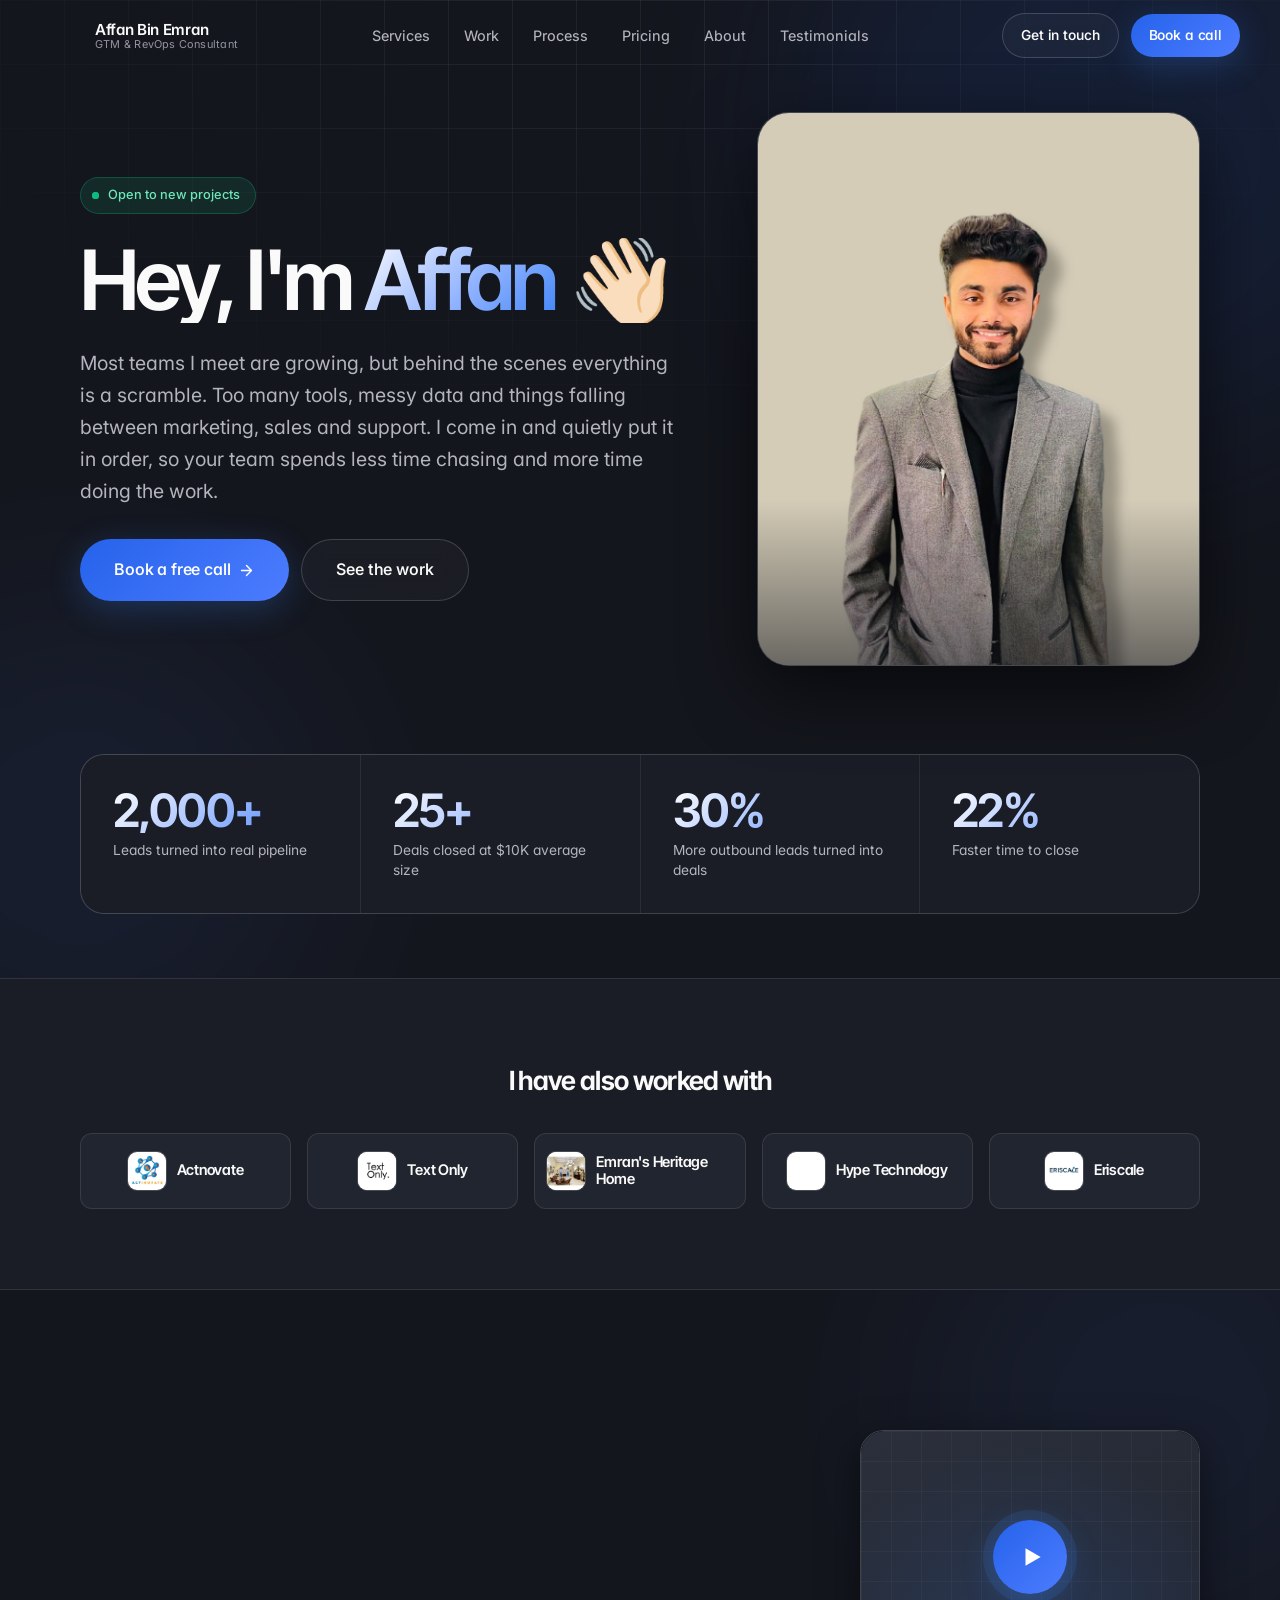
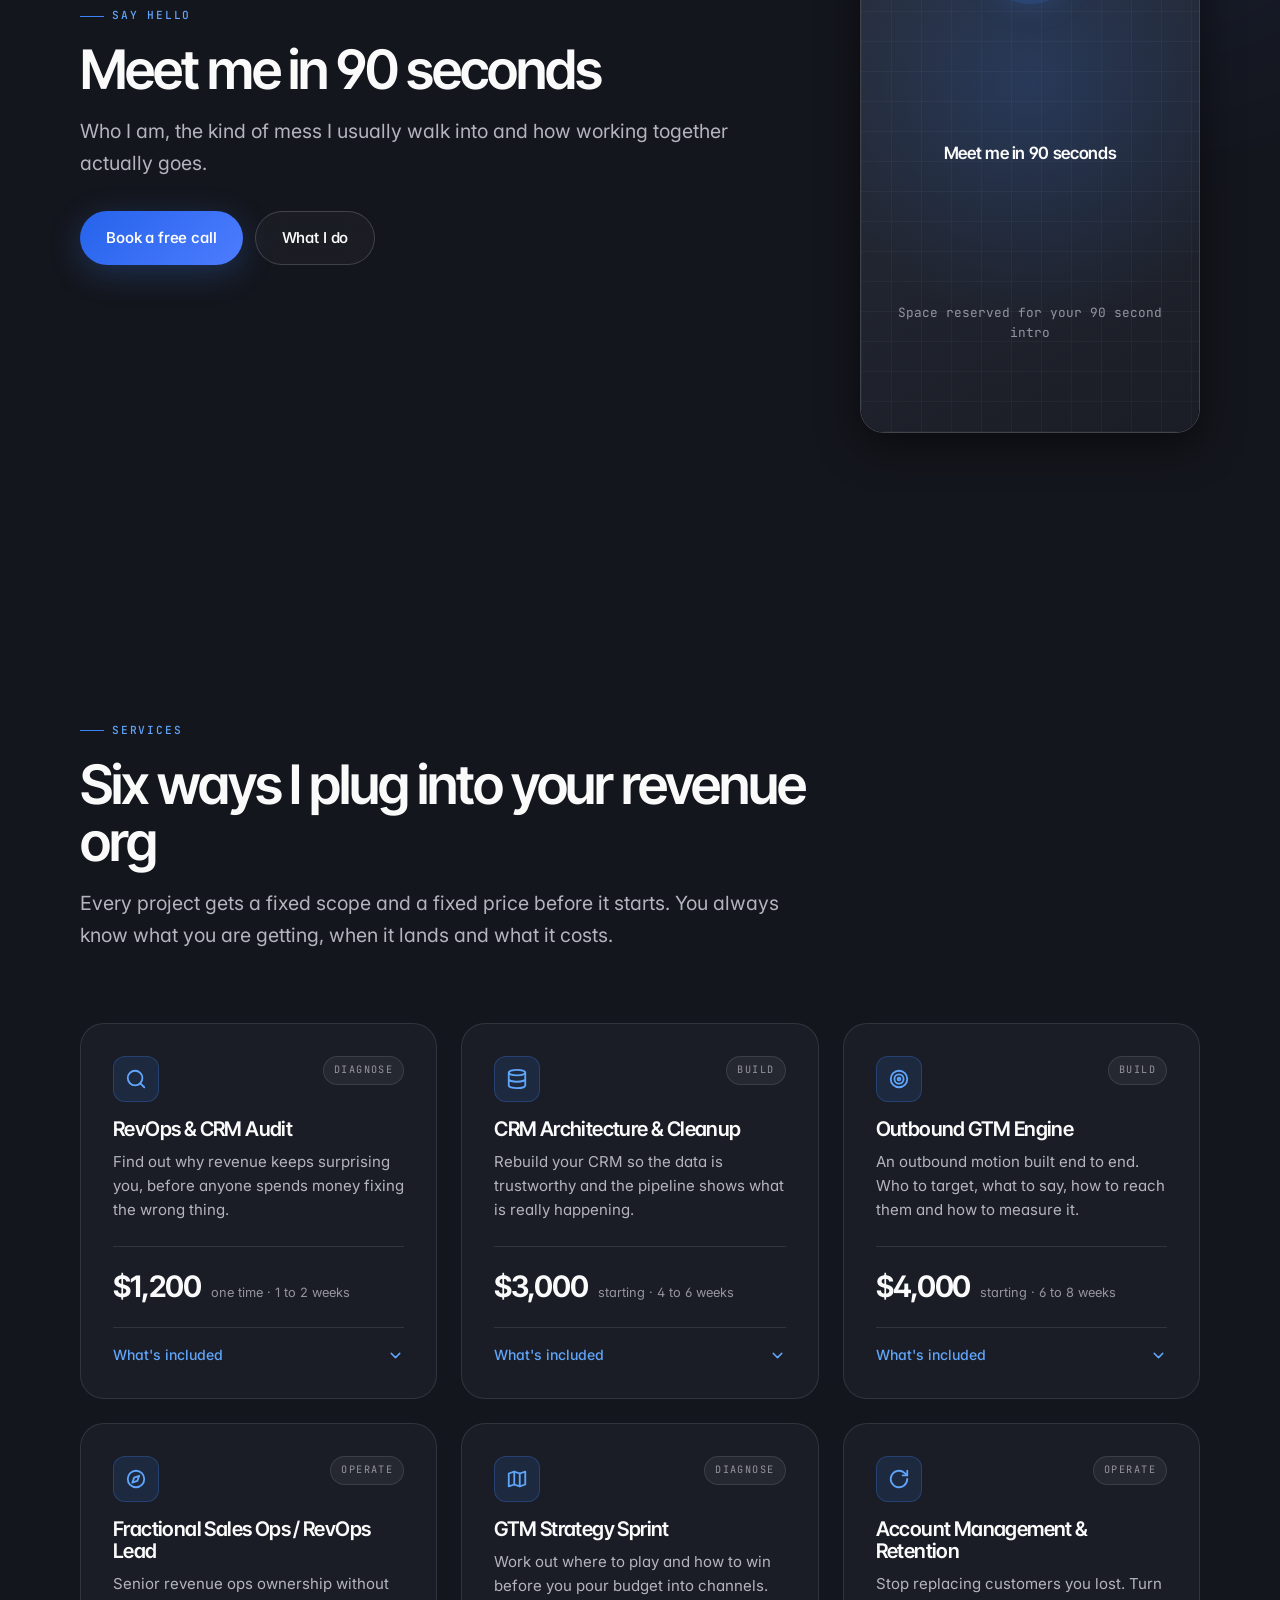
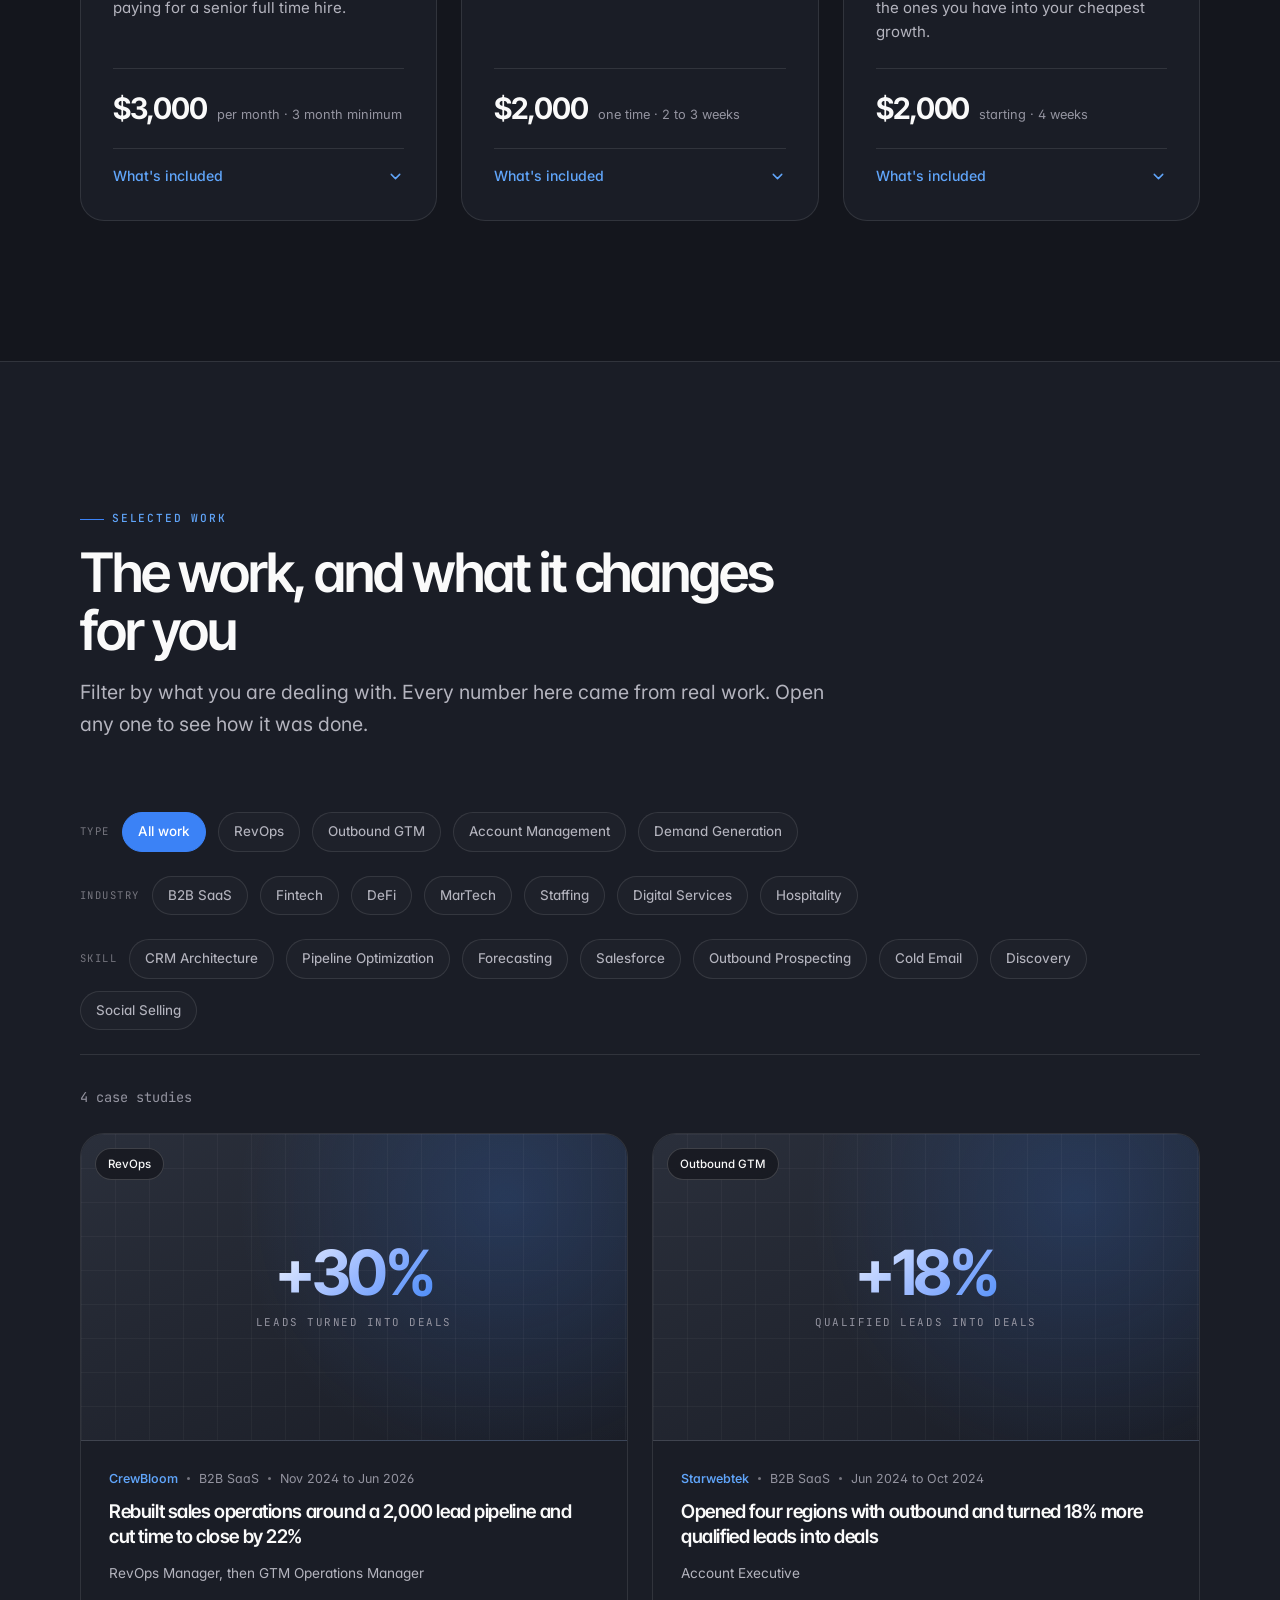
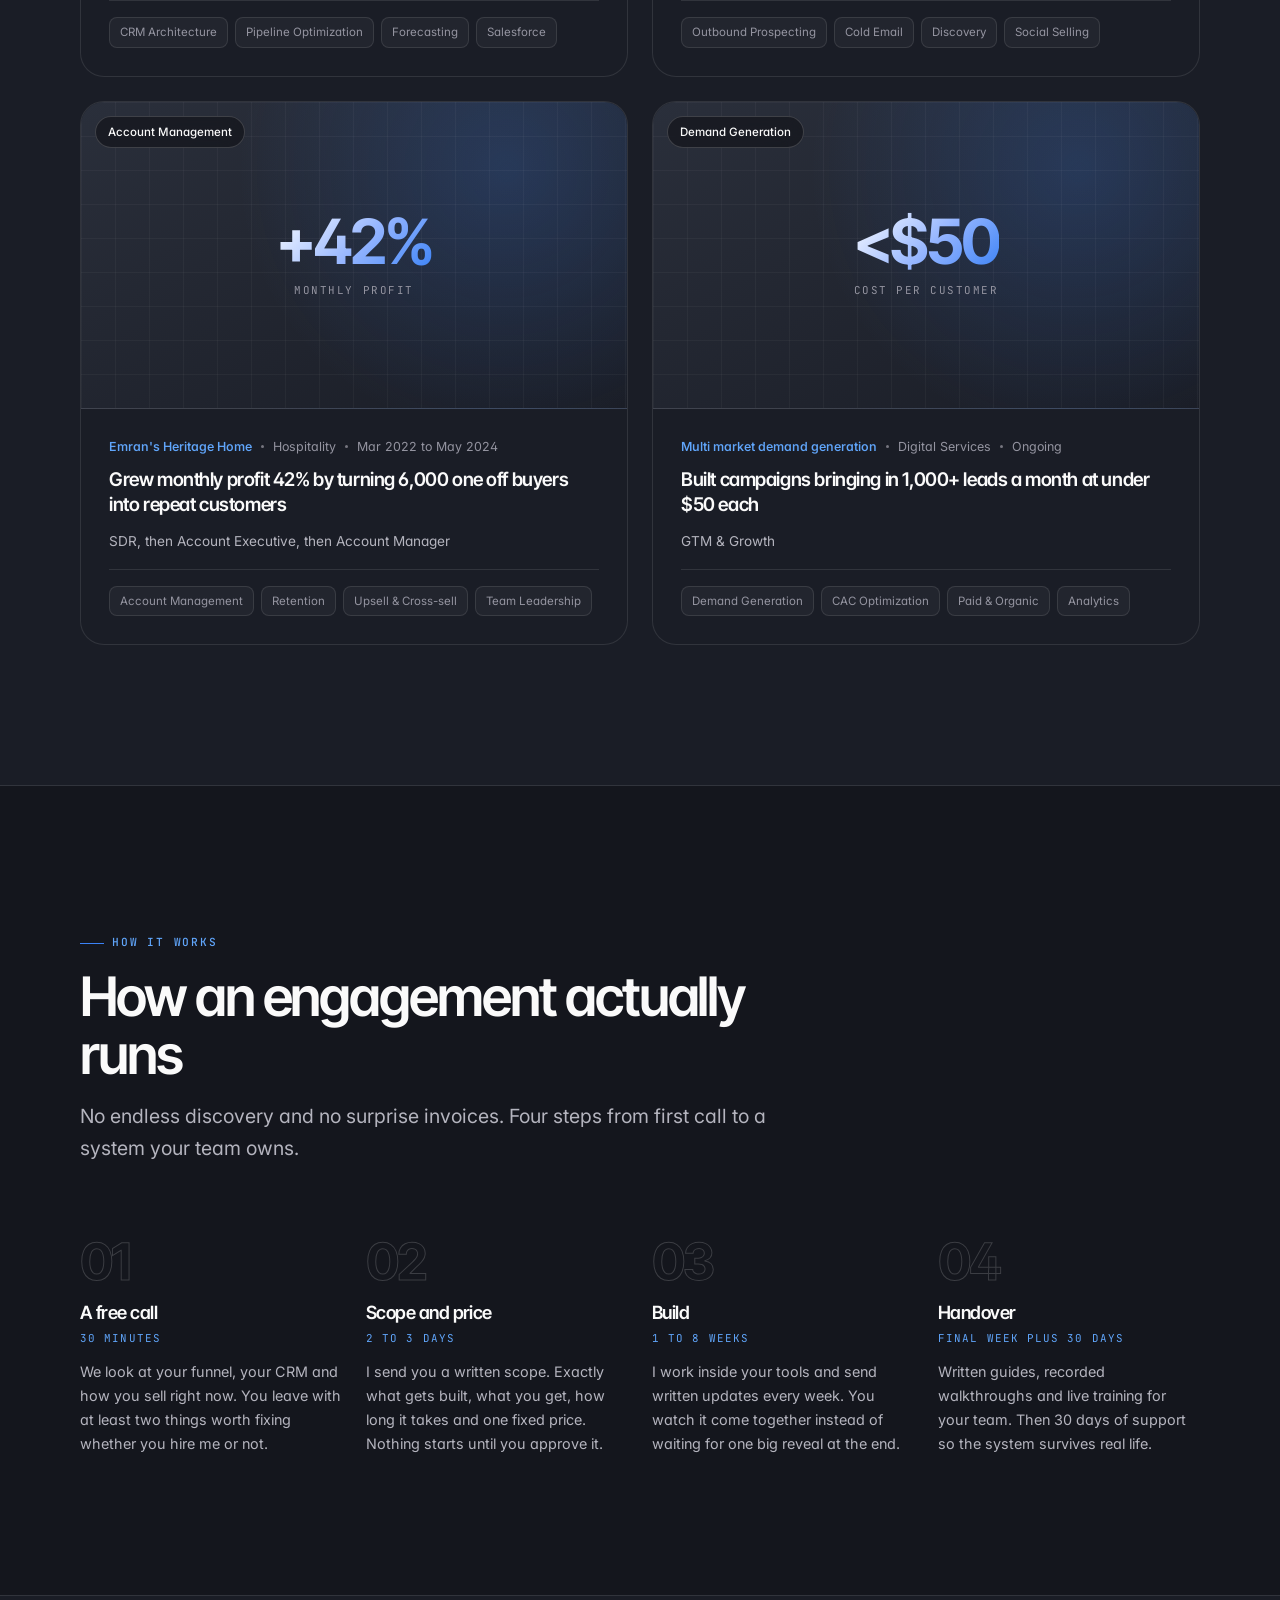
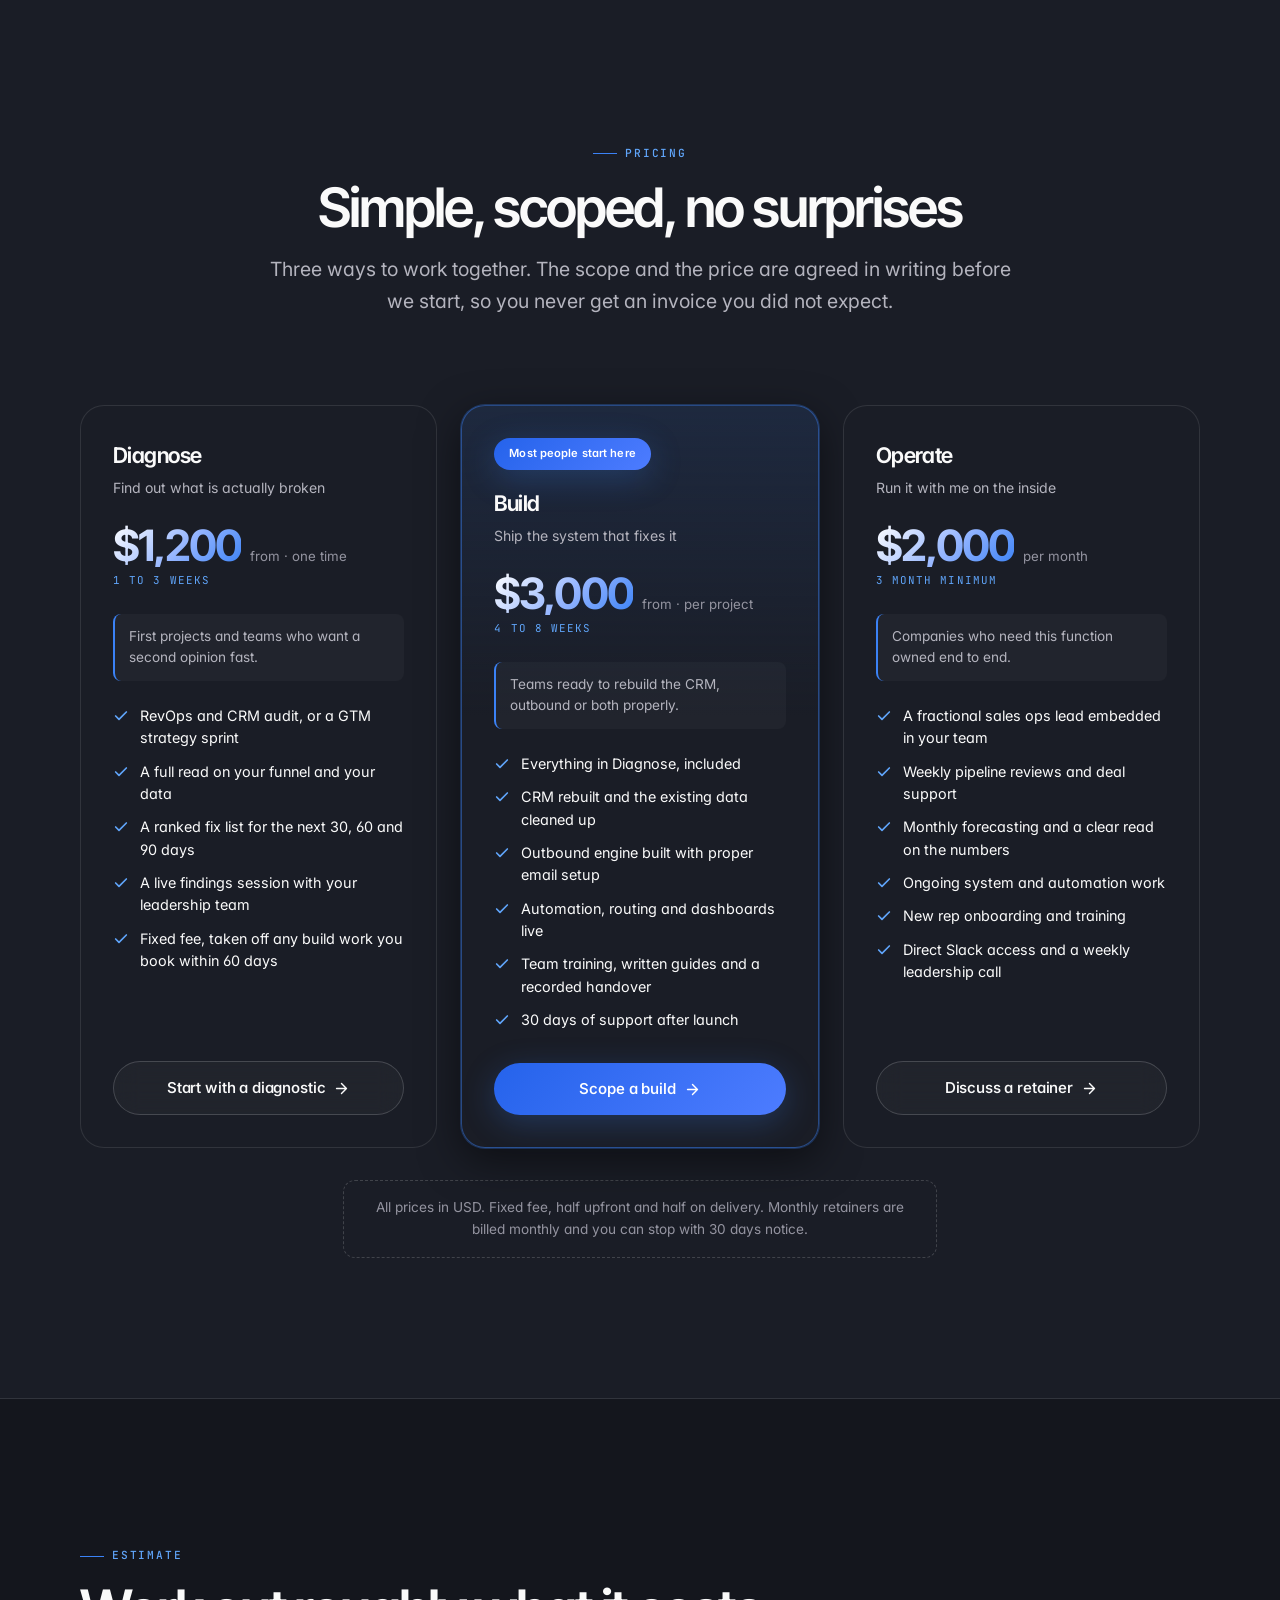
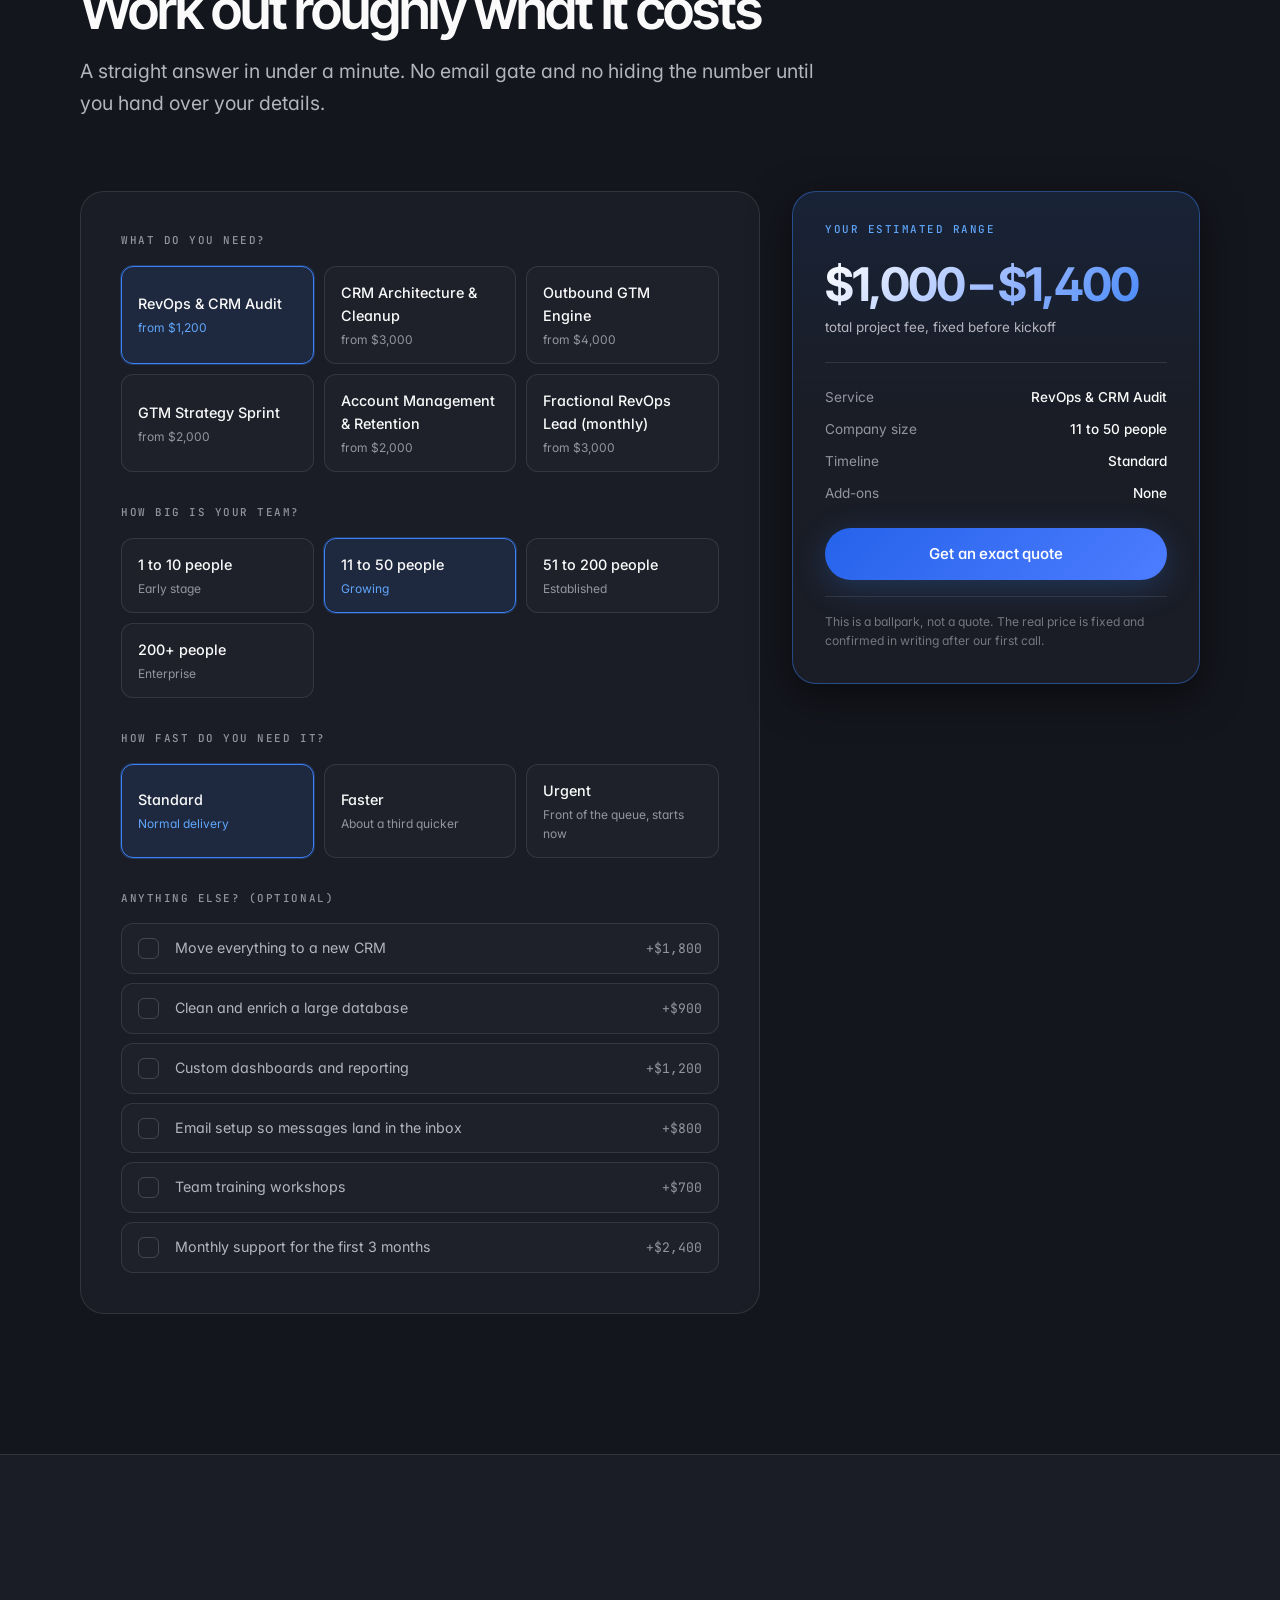
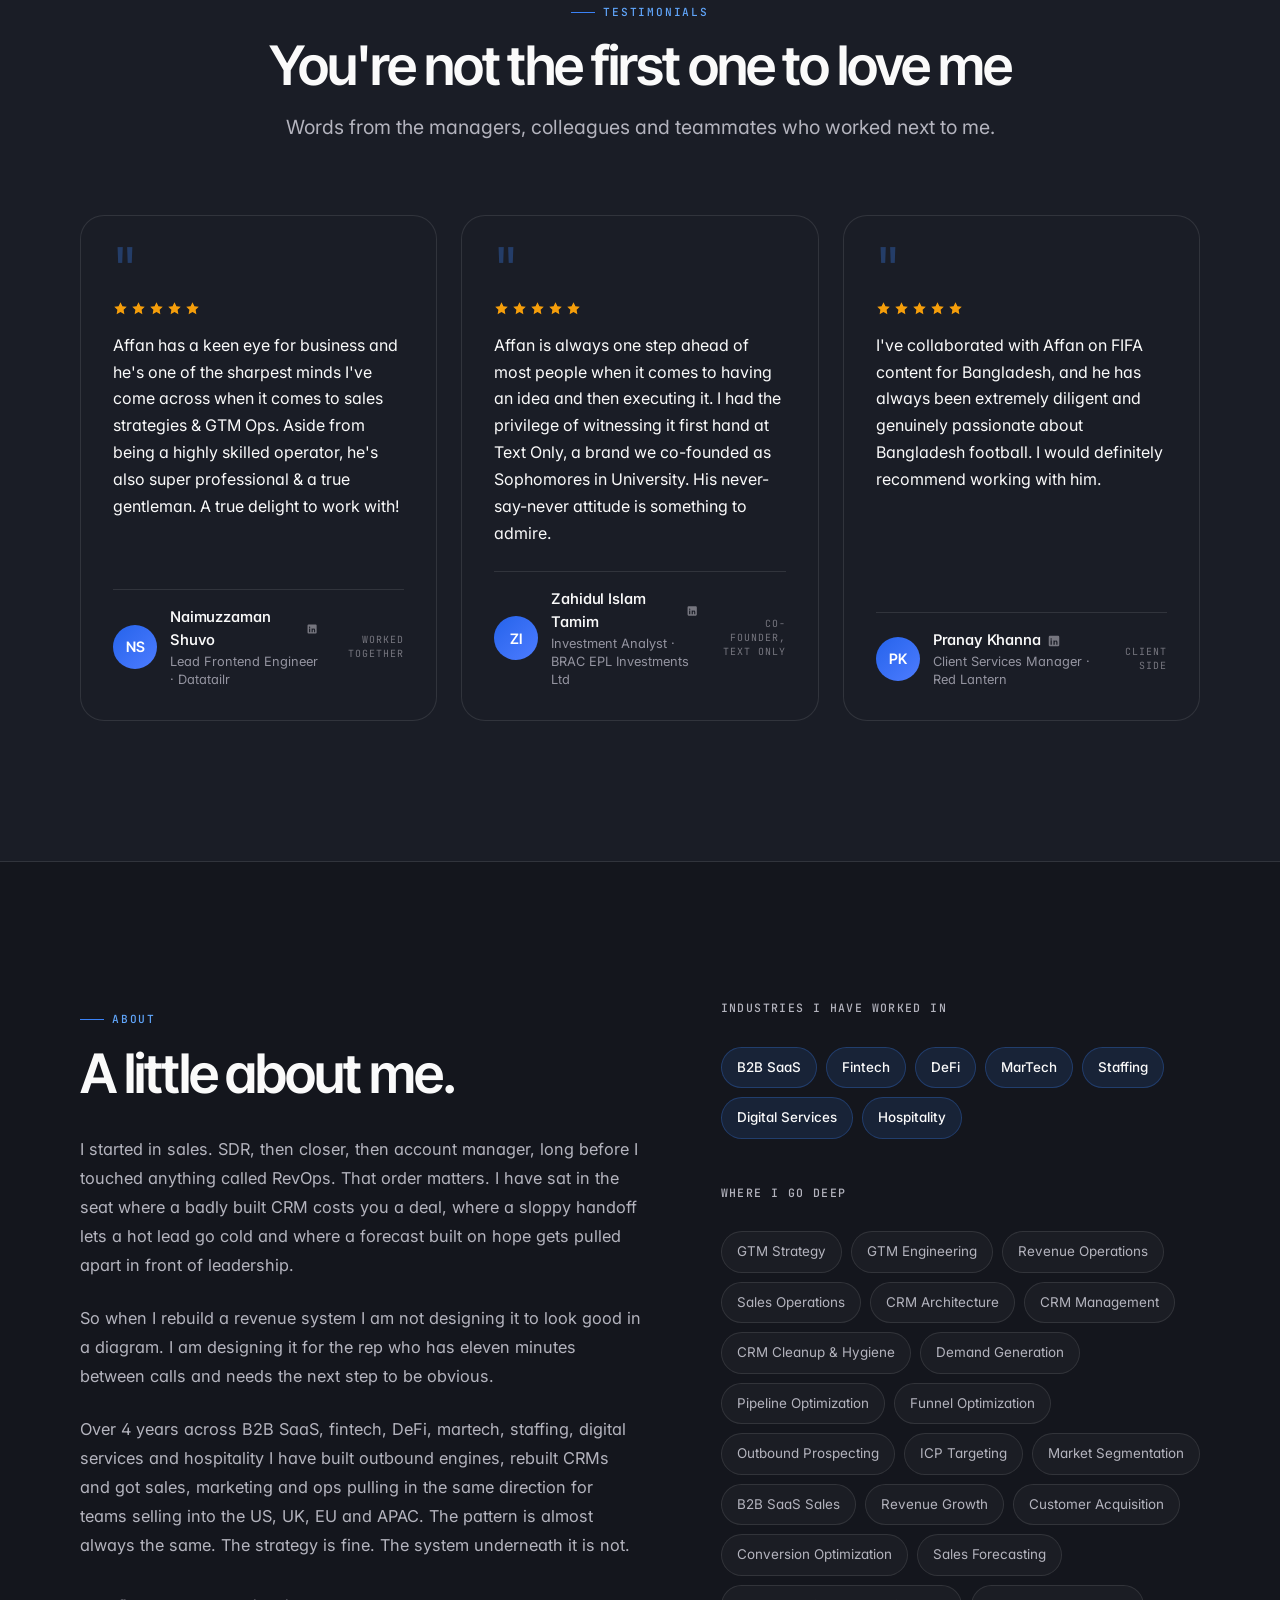
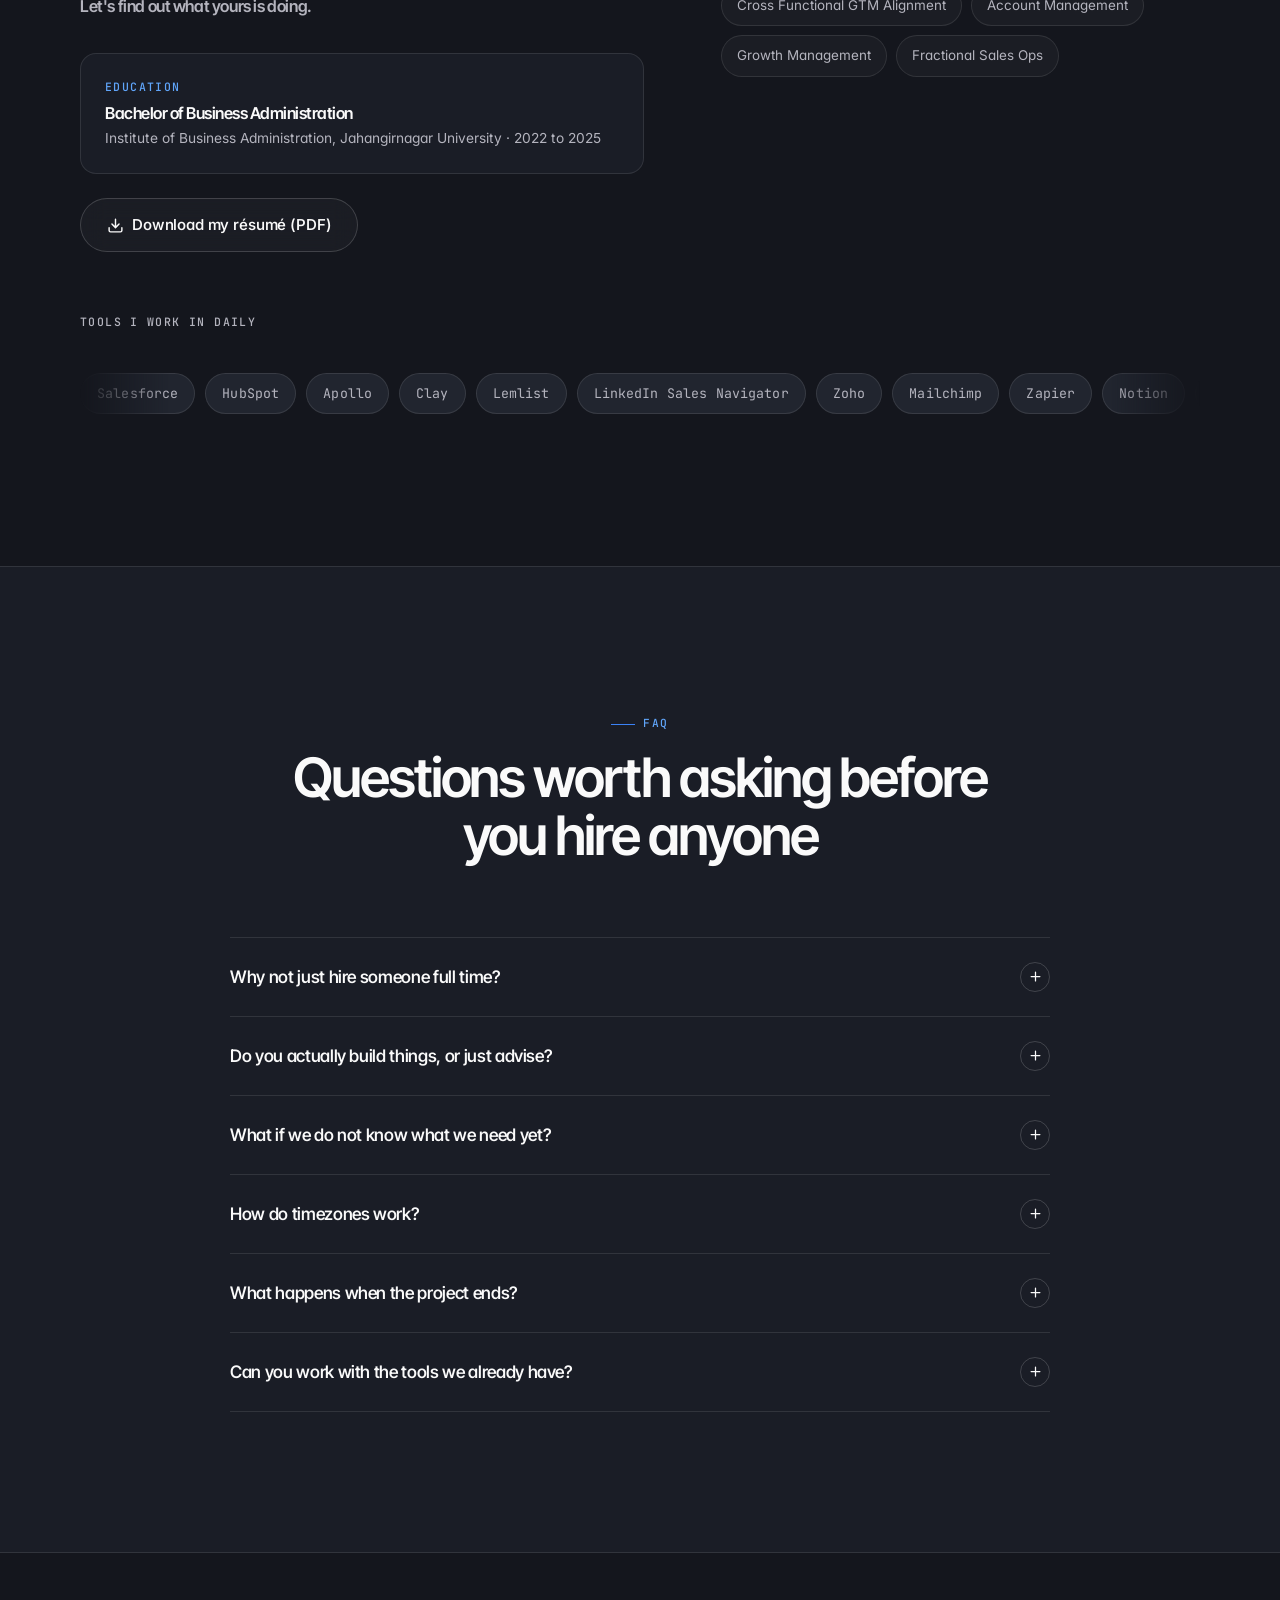
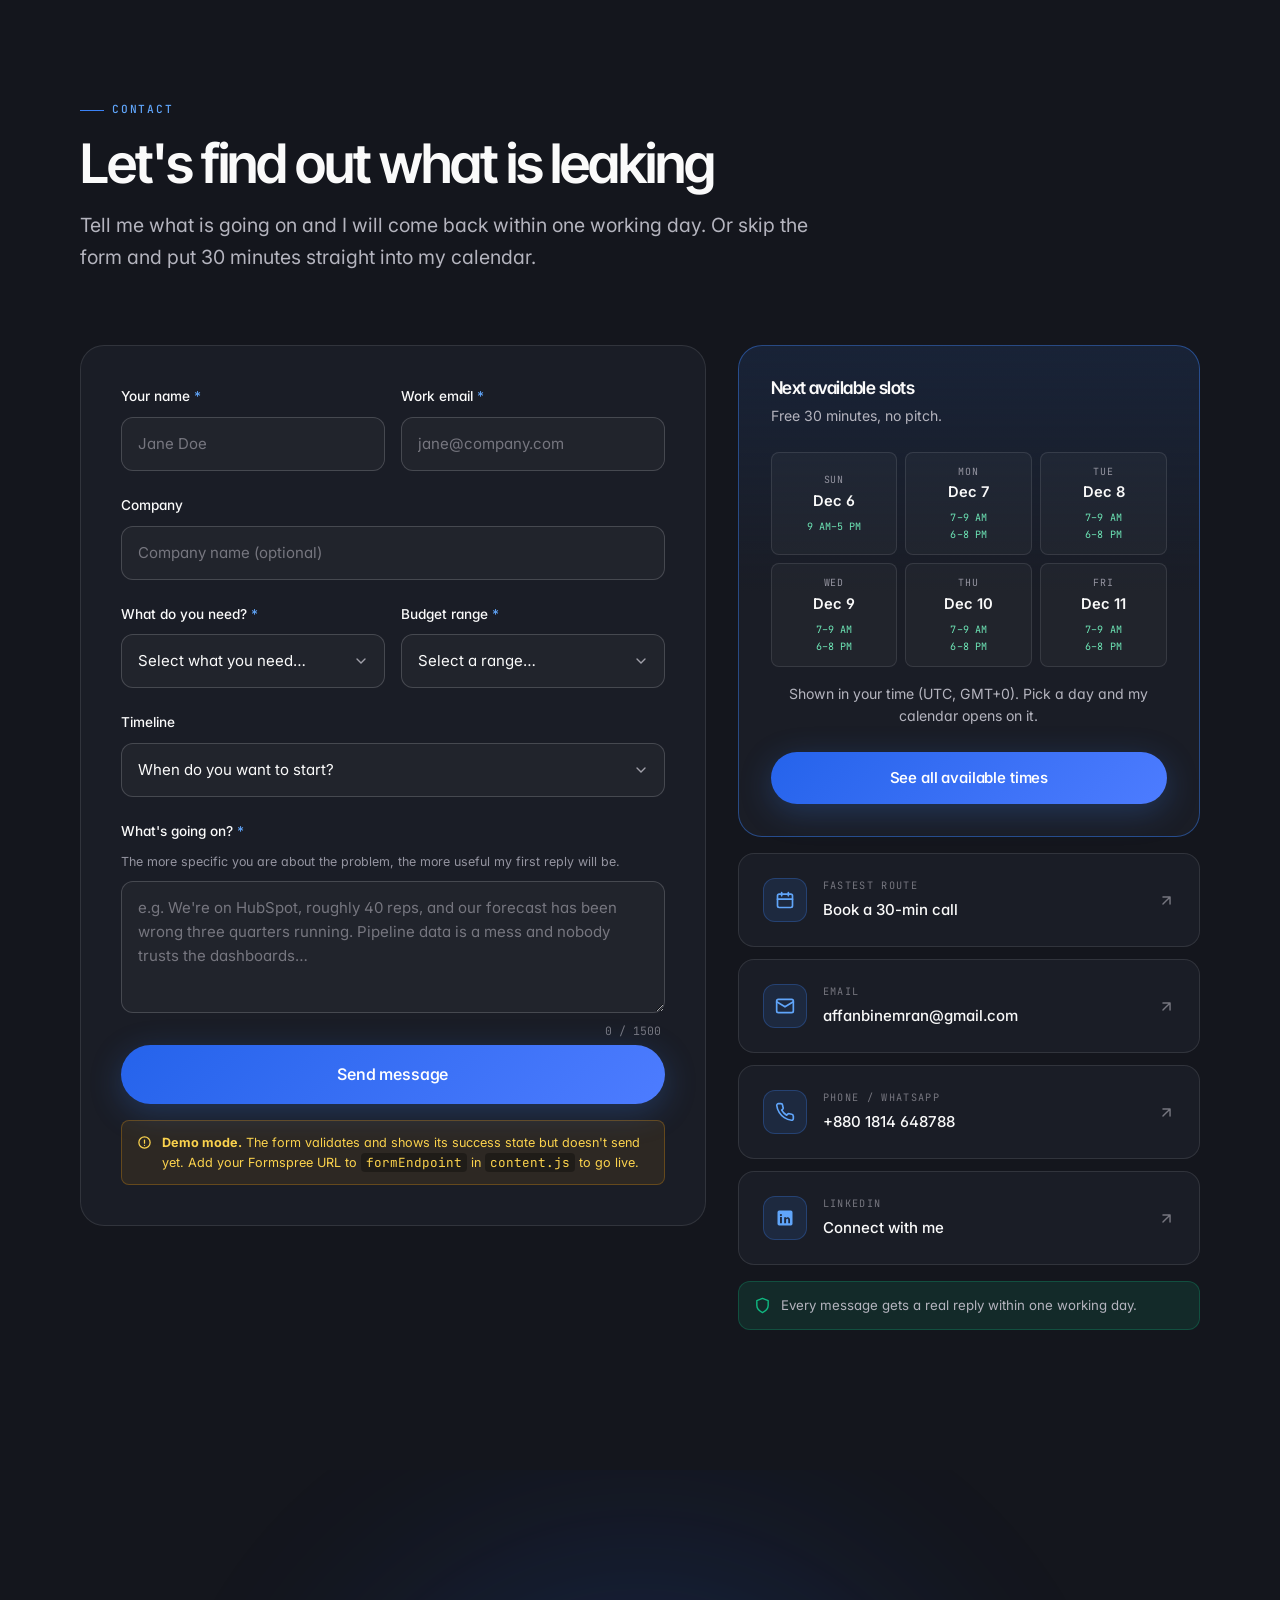
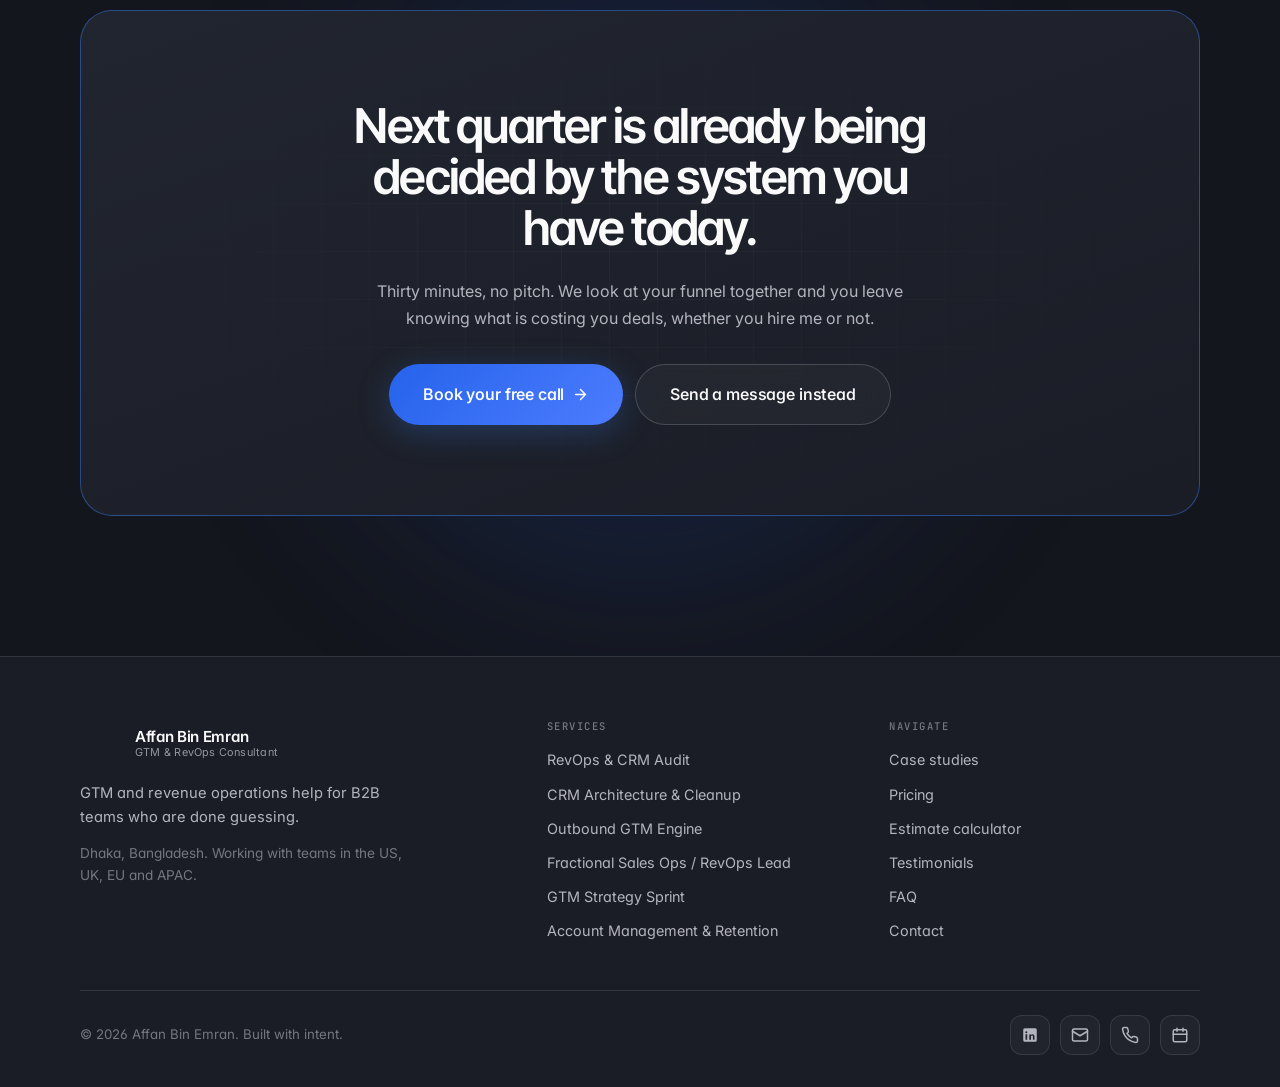
==== index.html @ da58438c "Show booking slots in the visitor's timezone, replace the initials mark Booking: - Author availabili" ====
<!DOCTYPE html>
<html lang="en">
<head>
<meta charset="UTF-8">
<meta name="viewport" content="width=device-width, initial-scale=1, viewport-fit=cover">
<title>Affan Bin Emran | GTM &amp; RevOps Consultant</title>
<meta name="description" content="I help founders and small teams sort out the tools, data and handoffs between marketing, sales and support, so growth stops being chaotic.">
<meta name="author" content="Affan Bin Emran">
<meta name="theme-color" content="#14161D">

<!-- Open Graph / social sharing -->
<meta property="og:type" content="website">
<meta property="og:title" content="Affan Bin Emran | GTM &amp; RevOps Consultant">
<meta property="og:description" content="I help companies grow properly. The tools, the data and the handoffs between marketing, sales and support.">
<meta property="og:image" content="assets/img/affan.jpg">
<meta name="twitter:card" content="summary_large_image">

<link rel="icon" href="data:image/svg+xml,<svg xmlns='http://www.w3.org/2000/svg' viewBox='0 0 100 100'><rect width='100' height='100' rx='24' fill='%232563EB'/><text x='50' y='68' font-size='52' font-family='system-ui,sans-serif' font-weight='700' fill='white' text-anchor='middle'>A</text></svg>">

<link rel="preconnect" href="https://fonts.googleapis.com">
<link rel="preconnect" href="https://fonts.gstatic.com" crossorigin>
<link href="https://fonts.googleapis.com/css2?family=Inter:wght@300;400;450;500;550;600;700&family=Inter+Tight:wght@500;600;650;700&family=JetBrains+Mono:wght@400;500&display=swap" rel="stylesheet">

<!-- Bump ?v= after editing CSS/JS to force browsers past a cached copy -->
<link rel="stylesheet" href="assets/css/styles.css?v=26">
</head>
<body>

<div class="scroll-progress" id="scrollProgress"></div>

<!-- ====================== NAV ====================== -->
<header class="nav" id="nav">
  <div class="nav-inner">
    <a href="#top" class="brand">
      <span class="brand-mark js-initials">AE</span>
      <span class="brand-text">
        <span class="brand-name js-brand-name">Affan Bin Emran</span>
        <span class="brand-role js-brand-role">GTM &amp; RevOps Consultant</span>
      </span>
    </a>

    <nav class="nav-links" aria-label="Main">
      <a class="nav-link" href="#services">Services</a>
      <a class="nav-link" href="#work">Work</a>
      <a class="nav-link" href="#process">Process</a>
      <a class="nav-link" href="#pricing">Pricing</a>
      <a class="nav-link" href="#about">About</a>
      <a class="nav-link" href="#testimonials">Testimonials</a>
    </nav>

    <div class="nav-cta">
      <a class="btn btn-ghost btn-sm" href="#contact">Get in touch</a>
      <a class="btn btn-primary btn-sm js-calendly" href="#" target="_blank" rel="noopener">Book a call</a>
      <button class="nav-toggle" id="navToggle" aria-label="Open menu" aria-expanded="false">
        <span></span><span></span><span></span>
      </button>
    </div>
  </div>
</header>

<div class="nav-mobile" id="navMobile">
  <a class="m-link" href="#services">Services <span>01</span></a>
  <a class="m-link" href="#work">Work <span>02</span></a>
  <a class="m-link" href="#process">Process <span>03</span></a>
  <a class="m-link" href="#pricing">Pricing <span>04</span></a>
  <a class="m-link" href="#estimate">Estimate <span>05</span></a>
  <a class="m-link" href="#testimonials">Testimonials <span>06</span></a>
  <a class="m-link" href="#about">About <span>07</span></a>
  <a class="m-link" href="#contact">Contact <span>08</span></a>
  <a class="btn btn-primary btn-lg js-calendly" href="#" target="_blank" rel="noopener">Book a free call</a>
</div>

<main id="top">

<!-- ====================== HERO ====================== -->
<section class="hero">
  <div class="grid-bg"></div>
  <div class="glow glow-a"></div>
  <div class="glow glow-b"></div>

  <div class="container rel">
    <div class="hero-grid">
      <div class="hero-copy">
        <div class="badge-avail">
          <span class="pulse-dot"></span>
          <span id="heroAvail">Open to new projects</span>
        </div>

        <h1 class="h-display" id="heroHeadline"></h1>
        <p class="lede hero-sub" id="heroSub"></p>

        <div class="hero-actions">
          <a class="btn btn-primary btn-lg" id="heroPrimary" href="#" target="_blank" rel="noopener"></a>
          <a class="btn btn-ghost btn-lg" id="heroSecondary" href="#work"></a>
        </div>
      </div>

      <div class="hero-visual">
        <div class="portrait-wrap" id="portrait"></div>
      </div>
    </div>

    <div class="metrics-strip reveal" id="metricsStrip"></div>
  </div>
</section>

<!-- ====================== LOGO WALL ====================== -->
<section class="logos-sec">
  <div class="container">
    <p class="logos-head" id="logosHeading"></p>
    <div class="logo-wall" id="logoWall"></div>
  </div>
</section>

<!-- ====================== VIDEO INTRO ====================== -->
<section class="section-pad" id="intro">
  <div class="glow glow-b" style="top:-120px;right:-120px;"></div>
  <div class="container rel">
    <div class="intro-grid">
      <div class="reveal">
        <span class="eyebrow">Say hello</span>
        <h2 class="h-section" id="introHeading"></h2>
        <p class="lede" id="introBlurb" style="margin-top:var(--space-4)"></p>
        <div class="hero-actions" style="margin-top:var(--space-6)">
          <a class="btn btn-primary js-calendly" href="#" target="_blank" rel="noopener">Book a free call</a>
          <a class="btn btn-ghost" href="#services">What I do</a>
        </div>
      </div>

      <div class="reveal intro-video">
        <div class="video-card">
          <div class="video-frame" id="videoFrame"></div>
        </div>
      </div>
    </div>
  </div>
</section>

<!-- ====================== SERVICES ====================== -->
<section class="section-pad" id="services">
  <div class="container">
    <div class="section-head reveal">
      <span class="eyebrow">Services</span>
      <h2 class="h-section" id="servicesHeading"></h2>
      <p class="lede" id="servicesSubhead"></p>
    </div>
    <div class="services-grid reveal-stagger" id="servicesGrid"></div>
  </div>
</section>

<!-- ====================== WORK ====================== -->
<section class="section-pad" id="work" style="background:var(--bg-elev-1);border-block:1px solid var(--border);">
  <div class="container">
    <div class="section-head reveal">
      <span class="eyebrow">Selected work</span>
      <h2 class="h-section" id="workHeading"></h2>
      <p class="lede" id="workSubhead"></p>
    </div>

    <div class="filter-bar reveal" id="filterBar"></div>
    <p class="work-count" id="workCount"></p>
    <div class="work-grid" id="workGrid"></div>
  </div>
</section>

<!-- ====================== PROCESS ====================== -->
<section class="section-pad" id="process">
  <div class="container">
    <div class="section-head reveal">
      <span class="eyebrow">How it works</span>
      <h2 class="h-section" id="processHeading"></h2>
      <p class="lede" id="processSubhead"></p>
    </div>
    <div class="process-grid reveal-stagger" id="processGrid"></div>
  </div>
</section>

<!-- ====================== PRICING ====================== -->
<section class="section-pad" id="pricing" style="background:var(--bg-elev-1);border-block:1px solid var(--border);">
  <div class="container">
    <div class="section-head center reveal">
      <span class="eyebrow">Pricing</span>
      <h2 class="h-section" id="pricingHeading"></h2>
      <p class="lede" id="pricingSubhead"></p>
    </div>
    <div class="tiers-grid reveal-stagger" id="tiersGrid"></div>
    <p class="pricing-note" id="pricingNote"></p>
  </div>
</section>

<!-- ====================== ESTIMATE CALCULATOR ====================== -->
<section class="section-pad" id="estimate">
  <div class="container">
    <div class="section-head reveal">
      <span class="eyebrow">Estimate</span>
      <h2 class="h-section" id="calcHeading"></h2>
      <p class="lede" id="calcSubhead"></p>
    </div>

    <div class="calc-wrap">
      <div class="calc-panel reveal" id="calcPanel">
        <div class="calc-field">
          <label>What do you need?</label>
          <div class="opt-grid" id="calcServices"></div>
        </div>
        <div class="calc-field">
          <label>How big is your team?</label>
          <div class="opt-grid" id="calcSizes"></div>
        </div>
        <div class="calc-field">
          <label>How fast do you need it?</label>
          <div class="opt-grid" id="calcTimelines"></div>
        </div>
        <div class="calc-field">
          <label>Anything else? (optional)</label>
          <div class="addon-list" id="calcAddons"></div>
        </div>
      </div>

      <aside class="calc-result reveal">
        <h4>Your estimated range</h4>
        <div class="estimate-range" id="estimateRange">...</div>
        <p class="estimate-unit" id="estimateUnit"></p>
        <div class="calc-summary" id="calcSummary"></div>
        <a class="btn btn-primary btn-block" id="calcToContact" href="#contact">
          Get an exact quote
        </a>
        <p class="calc-disclaimer" id="calcDisclaimer"></p>
      </aside>
    </div>
  </div>
</section>

<!-- ====================== TESTIMONIALS ====================== -->
<section class="section-pad" id="testimonials" style="background:var(--bg-elev-1);border-block:1px solid var(--border);">
  <div class="container">
    <div class="section-head center reveal">
      <span class="eyebrow">Testimonials</span>
      <h2 class="h-section" id="testiHeading"></h2>
      <p class="lede" id="testiSubhead"></p>
    </div>
    <div class="testi-grid reveal-stagger" id="testiGrid"></div>
  </div>
</section>

<!-- ====================== ABOUT + VIDEO ====================== -->
<section class="section-pad" id="about">
  <div class="container">
    <div class="about-grid">
      <div class="reveal">
        <span class="eyebrow">About</span>
        <h2 class="h-section" id="aboutHeading" style="margin-bottom:var(--space-6)"></h2>
        <div class="about-body" id="aboutBody"></div>

        <div class="edu-card" id="eduCard"></div>
        <div id="resumeCta" style="margin-top:var(--space-5)"></div>
      </div>

      <div class="reveal">
        <h5 class="mono" style="color:var(--fg-muted)">Industries I have worked in</h5>
        <div class="expertise-grid" id="industriesGrid"></div>

        <h5 class="mono" style="color:var(--fg-muted);margin-top:var(--space-7)">Where I go deep</h5>
        <div class="expertise-grid" id="expertiseGrid"></div>
      </div>
    </div>

    <h5 class="mono" style="color:var(--fg-muted);margin-top:var(--space-8)">Tools I work in daily</h5>
    <div class="tools-marquee">
      <div class="tools-track" id="toolsTrack"></div>
    </div>
  </div>
</section>

<!-- ====================== FAQ ====================== -->
<section class="section-pad" id="faq" style="background:var(--bg-elev-1);border-block:1px solid var(--border);">
  <div class="container">
    <div class="section-head center reveal">
      <span class="eyebrow">FAQ</span>
      <h2 class="h-section" id="faqHeading"></h2>
    </div>
    <div class="faq-list reveal" id="faqList"></div>
  </div>
</section>

<!-- ====================== CONTACT ====================== -->
<section class="section-pad" id="contact">
  <div class="container">
    <div class="section-head reveal">
      <span class="eyebrow">Contact</span>
      <h2 class="h-section" id="contactHeading"></h2>
      <p class="lede" id="contactSubhead"></p>
    </div>

    <div class="contact-grid">
      <!-- FORM -->
      <div class="form-panel reveal">
        <form id="contactForm" novalidate>
          <div class="form-row">
            <div class="field">
              <label for="name">Your name <span class="req">*</span></label>
              <input class="input" type="text" id="name" name="name" autocomplete="name" placeholder="Jane Doe">
            </div>
            <div class="field">
              <label for="email">Work email <span class="req">*</span></label>
              <input class="input" type="email" id="email" name="email" autocomplete="email" placeholder="jane@company.com">
            </div>
          </div>

          <div class="field">
            <label for="company">Company</label>
            <input class="input" type="text" id="company" name="company" autocomplete="organization" placeholder="Company name (optional)">
          </div>

          <div class="form-row">
            <div class="field">
              <label for="projectType">What do you need? <span class="req">*</span></label>
              <select class="select" id="projectType" name="projectType"></select>
            </div>
            <div class="field">
              <label for="budget">Budget range <span class="req">*</span></label>
              <select class="select" id="budget" name="budget"></select>
            </div>
          </div>

          <div class="field">
            <label for="timeline">Timeline</label>
            <select class="select" id="timeline" name="timeline"></select>
          </div>

          <div class="field">
            <label for="details">What's going on? <span class="req">*</span></label>
            <p class="field-hint">The more specific you are about the problem, the more useful my first reply will be.</p>
            <textarea class="textarea" id="details" name="details" maxlength="1500"
              placeholder="e.g. We're on HubSpot, roughly 40 reps, and our forecast has been wrong three quarters running. Pipeline data is a mess and nobody trusts the dashboards…"></textarea>
            <span class="char-count" id="detailsCount">0 / 1500</span>
          </div>

          <button class="btn btn-primary btn-lg btn-block" type="submit" id="submitBtn">Send message</button>
          <div class="demo-note" id="demoNote" style="display:none"></div>
        </form>

        <div class="form-success" id="formSuccess">
          <div class="success-ring">
            <svg viewBox="0 0 24 24" fill="none" stroke="currentColor" stroke-width="2.5" stroke-linecap="round" stroke-linejoin="round">
              <path d="M20 6L9 17l-5-5"/>
            </svg>
          </div>
          <h3>Got it, <span id="successName">there</span>.</h3>
          <p>Your message is with me. I read every one myself and you will get a real reply
             within one working day. Not an autoresponder.</p>
          <p style="font-size:0.9rem">Do not want to wait? Put 30 minutes straight into my calendar.</p>
          <div style="display:flex;gap:12px;justify-content:center;flex-wrap:wrap;margin-top:24px">
            <a class="btn btn-primary js-calendly" href="#" target="_blank" rel="noopener">Book a call now</a>
            <button class="btn btn-ghost" id="resetForm" type="button">Send another message</button>
          </div>
        </div>
      </div>

      <!-- SIDE -->
      <aside class="contact-side">
        <div class="booking-card reveal">
          <h4>Next available slots</h4>
          <p>Free 30 minutes, no pitch.</p>
          <div class="slot-grid" id="slotGrid"></div>
          <p class="slot-note" id="slotNote"></p>
          <a class="btn btn-primary btn-block js-calendly" href="#" target="_blank" rel="noopener">
            See all available times
          </a>
        </div>

        <div id="contactMethods" style="display:flex;flex-direction:column;gap:12px"></div>
        <div class="response-promise" id="responsePromise"></div>
      </aside>
    </div>
  </div>
</section>

<!-- ====================== FINAL CTA ====================== -->
<section class="section-pad final-cta">
  <div class="glow glow-a"></div>
  <div class="container rel">
    <div class="cta-box reveal">
      <h2 class="h-section" id="ctaHeading"></h2>
      <p id="ctaBody"></p>
      <div class="cta-actions">
        <a class="btn btn-primary btn-lg" id="ctaPrimary" href="#" target="_blank" rel="noopener"></a>
        <a class="btn btn-ghost btn-lg" id="ctaSecondary" href="#contact"></a>
      </div>
    </div>
  </div>
</section>

</main>

<!-- ====================== FOOTER ====================== -->
<footer class="footer">
  <div class="container">
    <div class="footer-grid">
      <div>
        <a href="#top" class="brand">
          <span class="brand-mark js-initials">AE</span>
          <span class="brand-text">
            <span class="brand-name js-brand-name">Affan Bin Emran</span>
            <span class="brand-role js-brand-role">GTM &amp; RevOps Consultant</span>
          </span>
        </a>
        <p class="footer-tagline" id="footerTagline"></p>
        <p class="footer-tagline" id="footerLocation" style="margin-top:12px;font-size:0.85rem;color:var(--fg-faint)"></p>
      </div>

      <div>
        <h5>Services</h5>
        <div class="footer-links" id="footerServices"></div>
      </div>

      <div>
        <h5>Navigate</h5>
        <div class="footer-links">
          <a href="#work">Case studies</a>
          <a href="#pricing">Pricing</a>
          <a href="#estimate">Estimate calculator</a>
          <a href="#testimonials">Testimonials</a>
          <a href="#faq">FAQ</a>
          <a href="#contact">Contact</a>
        </div>
      </div>
    </div>

    <div class="footer-bottom">
      <span id="footerCredit"></span>
      <div class="footer-social" id="footerSocial"></div>
    </div>
  </div>
</footer>

<!-- ====================== CASE STUDY MODAL ====================== -->
<div class="modal-backdrop" id="modalBackdrop"></div>

<script src="assets/js/content.js?v=26"></script>
<script src="assets/js/app.js?v=26"></script>
</body>
</html>
---- assets/css/styles.css ----
/* ==========================================================================
   AFFAN BIN EMRAN — GTM & RevOps Consultant
   Design system: Dark Authority + Electric Blue
   ========================================================================== */

/* --------------------------------------------------------------------------
   1. DESIGN TOKENS
   -------------------------------------------------------------------------- */
:root {
  /* Surfaces. Slate rather than black: a hint of blue in the neutrals reads as
     chosen instead of switched off, and it gives the accent something to sit on. */
  --bg:            #14161D;
  --bg-elev-1:     #1A1D26;
  --bg-elev-2:     #21252F;
  --bg-elev-3:     #2A2F3B;
  --bg-glass:      rgba(33, 37, 47, 0.72);
  --bg-glass-hi:   rgba(42, 47, 59, 0.85);

  /* Text */
  --fg:            #FAFAFA;
  --fg-muted:      #B4B4BE;
  --fg-dim:        #9494A0;
  --fg-faint:      #76767F;

  /* Accent — electric blue */
  --accent:        #3B82F6;
  --accent-hi:     #60A5FA;
  --accent-deep:   #1D4ED8;
  --accent-glow:   rgba(59, 130, 246, 0.35);
  --accent-soft:   rgba(59, 130, 246, 0.12);
  --accent-line:   rgba(59, 130, 246, 0.28);
  --grad-accent:   linear-gradient(135deg, #2563EB 0%, #4D7CFF 100%);
  --grad-text:     linear-gradient(135deg, #FFFFFF 0%, #93B4FF 55%, #3B82F6 100%);

  /* Semantic */
  --success:       #10B981;
  --success-soft:  rgba(16, 185, 129, 0.12);
  --danger:        #EF4444;
  --danger-soft:   rgba(239, 68, 68, 0.12);
  --warning:       #F59E0B;

  /* Borders. Slightly stronger than before so edges still read on lighter ground */
  --border:        rgba(255, 255, 255, 0.10);
  --border-hi:     rgba(255, 255, 255, 0.17);
  --border-accent: rgba(59, 130, 246, 0.45);

  /* Typography */
  --font-display: "Inter Tight", "Inter", -apple-system, BlinkMacSystemFont, "Segoe UI", sans-serif;
  --font-body:    "Inter", -apple-system, BlinkMacSystemFont, "Segoe UI", Roboto, sans-serif;
  --font-mono:    "JetBrains Mono", ui-monospace, "SF Mono", Menlo, monospace;

  /* Spacing scale */
  --space-1: 4px;   --space-2: 8px;   --space-3: 12px;  --space-4: 16px;
  --space-5: 24px;  --space-6: 32px;  --space-7: 48px;  --space-8: 64px;
  --space-9: 96px;  --space-10: 128px;

  /* Radii */
  --r-sm: 8px;  --r-md: 12px;  --r-lg: 16px;  --r-xl: 24px;  --r-2xl: 32px;  --r-full: 999px;

  /* Shadows */
  --shadow-sm:  0 1px 2px rgba(0,0,0,0.4);
  --shadow-md:  0 4px 16px rgba(0,0,0,0.4);
  --shadow-lg:  0 12px 40px rgba(0,0,0,0.5);
  --shadow-xl:  0 24px 70px rgba(0,0,0,0.6);
  --shadow-accent: 0 8px 32px rgba(59, 130, 246, 0.25);

  /* Motion */
  --ease-out:    cubic-bezier(0.16, 1, 0.3, 1);
  --ease-spring: cubic-bezier(0.34, 1.56, 0.64, 1);
  --ease-in-out: cubic-bezier(0.65, 0, 0.35, 1);
  --dur-fast: 150ms;  --dur: 250ms;  --dur-slow: 400ms;

  /* Layout */
  --container: 1200px;
  --container-wide: 1400px;
  --nav-h: 72px;
}

/* --------------------------------------------------------------------------
   2. RESET & BASE
   -------------------------------------------------------------------------- */
*, *::before, *::after { box-sizing: border-box; }
* { margin: 0; padding: 0; }

html {
  scroll-behavior: smooth;
  scroll-padding-top: calc(var(--nav-h) + 24px);
  -webkit-text-size-adjust: 100%;
}

body {
  font-family: var(--font-body);
  background: var(--bg);
  color: var(--fg);
  font-size: 16px;
  line-height: 1.6;
  -webkit-font-smoothing: antialiased;
  -moz-osx-font-smoothing: grayscale;
  overflow-x: hidden;
  font-feature-settings: "cv02", "cv03", "cv04", "cv11";
}

body.no-scroll { overflow: hidden; }

img, svg, video { display: block; max-width: 100%; height: auto; }
button, input, select, textarea { font: inherit; color: inherit; }
button { background: none; border: none; cursor: pointer; }
a { color: inherit; text-decoration: none; }
ul, ol { list-style: none; }

::selection { background: var(--accent); color: #fff; }

:focus-visible {
  outline: 2px solid var(--accent-hi);
  outline-offset: 3px;
  border-radius: 4px;
}

/* Scrollbar */
::-webkit-scrollbar { width: 10px; height: 10px; }
::-webkit-scrollbar-track { background: var(--bg); }
::-webkit-scrollbar-thumb { background: var(--bg-elev-3); border-radius: 999px; border: 2px solid var(--bg); }
::-webkit-scrollbar-thumb:hover { background: var(--fg-faint); }

/* --------------------------------------------------------------------------
   3. TYPOGRAPHY
   -------------------------------------------------------------------------- */
h1, h2, h3, h4, h5 {
  font-family: var(--font-display);
  font-weight: 600;
  letter-spacing: -0.03em;
  line-height: 1.08;
}

.h-display {
  font-size: clamp(2.6rem, 7vw, 5.2rem);
  font-weight: 620;
  letter-spacing: -0.045em;
  line-height: 1.02;
}

.h-section {
  font-size: clamp(2rem, 4.4vw, 3.4rem);
  font-weight: 600;
  letter-spacing: -0.038em;
  line-height: 1.06;
}

.h-card { font-size: 1.3rem; font-weight: 600; letter-spacing: -0.02em; }

.lede {
  font-size: clamp(1.05rem, 1.6vw, 1.22rem);
  color: var(--fg-muted);
  line-height: 1.65;
  max-width: 62ch;
}

.mono {
  font-family: var(--font-mono);
  font-size: 0.72rem;
  letter-spacing: 0.12em;
  text-transform: uppercase;
  font-weight: 500;
}

.text-accent { color: var(--accent-hi); }
.text-muted  { color: var(--fg-muted); }

.grad-text {
  background: var(--grad-text);
  -webkit-background-clip: text;
  background-clip: text;
  -webkit-text-fill-color: transparent;
  color: transparent;
}

/* --------------------------------------------------------------------------
   4. LAYOUT
   -------------------------------------------------------------------------- */
.container {
  width: 100%;
  max-width: var(--container);
  margin-inline: auto;
  padding-inline: clamp(20px, 5vw, 40px);
}
.container-wide { max-width: var(--container-wide); }

section { position: relative; }

.section-pad { padding-block: clamp(72px, 11vw, 140px); }

.section-head { margin-bottom: clamp(40px, 6vw, 72px); max-width: 760px; }
.section-head.center { margin-inline: auto; text-align: center; }
.section-head .lede { margin-top: var(--space-4); }
.section-head.center .lede { margin-inline: auto; }

/* Eyebrow label */
.eyebrow {
  display: inline-flex;
  align-items: center;
  gap: var(--space-2);
  font-family: var(--font-mono);
  font-size: 0.7rem;
  letter-spacing: 0.16em;
  text-transform: uppercase;
  color: var(--accent-hi);
  margin-bottom: var(--space-4);
  font-weight: 500;
}
.eyebrow::before {
  content: "";
  width: 24px; height: 1px;
  background: var(--accent);
}
.section-head.center .eyebrow { justify-content: center; }

/* Ambient background glows */
.glow {
  position: absolute;
  border-radius: 50%;
  filter: blur(110px);
  pointer-events: none;
  z-index: 0;
  opacity: 0.5;
}
.glow-a { width: 620px; height: 620px; background: rgba(37, 99, 235, 0.24); }
.glow-b { width: 480px; height: 480px; background: rgba(77, 124, 255, 0.16); }

/* Grid texture overlay */
.grid-bg {
  position: absolute;
  inset: 0;
  background-image:
    linear-gradient(var(--border) 1px, transparent 1px),
    linear-gradient(90deg, var(--border) 1px, transparent 1px);
  background-size: 64px 64px;
  mask-image: radial-gradient(ellipse 80% 60% at 50% 0%, #000 20%, transparent 75%);
  -webkit-mask-image: radial-gradient(ellipse 80% 60% at 50% 0%, #000 20%, transparent 75%);
  pointer-events: none;
  opacity: 0.55;
  z-index: 0;
}

.rel { position: relative; z-index: 1; }

/* Grid/flex children default to min-width:auto, which lets intrinsically wide
   content (the tools marquee, long unbroken strings) blow out the whole page.
   Pinning them to 0 keeps every track inside the viewport. */
.hero-grid > *, .about-grid > *, .calc-wrap > *,
.contact-grid > *, .footer-grid > *, .services-grid > *,
.work-grid > *, .tiers-grid > *, .testi-grid > *, .process-grid > * { min-width: 0; }

/* --------------------------------------------------------------------------
   5. BUTTONS
   -------------------------------------------------------------------------- */
.btn {
  display: inline-flex;
  align-items: center;
  justify-content: center;
  gap: var(--space-2);
  padding: 14px 26px;
  border-radius: var(--r-full);
  font-size: 0.94rem;
  font-weight: 550;
  letter-spacing: -0.01em;
  cursor: pointer;
  transition: transform var(--dur) var(--ease-out),
              box-shadow var(--dur) var(--ease-out),
              background var(--dur) var(--ease-out),
              border-color var(--dur) var(--ease-out),
              color var(--dur) var(--ease-out);
  white-space: nowrap;
  min-height: 48px;
  position: relative;
  overflow: hidden;
}
.btn svg { width: 17px; height: 17px; flex-shrink: 0; }

.btn-primary {
  background: var(--grad-accent);
  color: #fff;
  box-shadow: var(--shadow-accent);
}
.btn-primary::after {
  content: "";
  position: absolute; inset: 0;
  background: linear-gradient(135deg, rgba(255,255,255,0.22), transparent 60%);
  opacity: 0;
  transition: opacity var(--dur) var(--ease-out);
}
.btn-primary:hover { transform: translateY(-2px); box-shadow: 0 14px 40px rgba(59,130,246,0.42); }
.btn-primary:hover::after { opacity: 1; }
.btn-primary:active { transform: translateY(0) scale(0.98); }

.btn-ghost {
  background: rgba(255,255,255,0.03);
  border: 1px solid var(--border-hi);
  color: var(--fg);
  backdrop-filter: blur(12px);
}
.btn-ghost:hover {
  background: rgba(255,255,255,0.07);
  border-color: var(--border-accent);
  transform: translateY(-2px);
}
.btn-ghost:active { transform: translateY(0) scale(0.98); }

.btn-sm { padding: 10px 18px; font-size: 0.86rem; min-height: 40px; }
.btn-lg { padding: 17px 34px; font-size: 1rem; min-height: 56px; }
.btn-block { width: 100%; }

.btn-link {
  display: inline-flex;
  align-items: center;
  gap: 6px;
  color: var(--accent-hi);
  font-weight: 500;
  font-size: 0.92rem;
  transition: gap var(--dur) var(--ease-out), color var(--dur) var(--ease-out);
}
.btn-link:hover { gap: 11px; color: #fff; }
.btn-link svg { width: 15px; height: 15px; }

/* --------------------------------------------------------------------------
   6. NAVIGATION
   -------------------------------------------------------------------------- */
.nav {
  position: fixed;
  top: 0; left: 0; right: 0;
  height: var(--nav-h);
  z-index: 200;
  display: flex;
  align-items: center;
  transition: background var(--dur) var(--ease-out),
              border-color var(--dur) var(--ease-out),
              backdrop-filter var(--dur);
  border-bottom: 1px solid transparent;
}
.nav.scrolled {
  background: rgba(20, 22, 29, 0.82);
  backdrop-filter: blur(20px) saturate(180%);
  -webkit-backdrop-filter: blur(20px) saturate(180%);
  border-bottom-color: var(--border);
}
.nav-inner {
  width: 100%;
  max-width: var(--container-wide);
  margin-inline: auto;
  padding-inline: clamp(20px, 5vw, 40px);
  display: flex;
  align-items: center;
  justify-content: space-between;
  gap: var(--space-5);
}

.brand { display: flex; align-items: center; gap: 11px; font-weight: 600; letter-spacing: -0.02em; }
.brand-mark {
  width: 38px; height: 38px;
  border-radius: 11px;
  background: var(--grad-accent);
  display: grid;
  place-items: center;
  font-family: var(--font-display);
  font-size: 0.85rem;
  font-weight: 700;
  color: #fff;
  letter-spacing: -0.02em;
  box-shadow: var(--shadow-accent);
  flex-shrink: 0;
  transition: transform var(--dur) var(--ease-spring), box-shadow var(--dur);
}
/* The mark is a cut-out of his head with the background removed, floating
   rather than boxed. No circle, no card, no tile. It reads as a sticker of a
   person instead of a placeholder monogram. */
.brand-mark.has-photo {
  width: 44px; height: 44px;
  background: none;
  background-image: var(--brand-photo);
  background-size: contain;
  background-position: center bottom;
  background-repeat: no-repeat;
  border-radius: 0;
  box-shadow: none;
  color: transparent;
  font-size: 0;
  filter: drop-shadow(0 3px 6px rgba(0,0,0,0.55));
  transform-origin: 50% 90%;
}
/* A small lift and tilt on hover. Enough to feel alive, not enough to annoy. */
.brand:hover .brand-mark.has-photo {
  transform: translateY(-2px) rotate(-4deg) scale(1.06);
  filter: drop-shadow(0 6px 12px rgba(59,130,246,0.45));
}
.brand-text { display: flex; flex-direction: column; line-height: 1.15; }
.brand-name { font-size: 0.95rem; }
.brand-role { font-size: 0.68rem; color: var(--fg-dim); font-weight: 400; letter-spacing: 0.02em; }

.nav-links { display: flex; align-items: center; gap: 4px; }
.nav-link {
  padding: 9px 15px;
  border-radius: var(--r-full);
  font-size: 0.9rem;
  color: var(--fg-muted);
  font-weight: 450;
  transition: color var(--dur) var(--ease-out), background var(--dur) var(--ease-out);
  position: relative;
}
.nav-link:hover { color: var(--fg); background: rgba(255,255,255,0.05); }
.nav-link.active { color: var(--fg); }
.nav-link.active::after {
  content: "";
  position: absolute;
  bottom: 2px; left: 50%;
  transform: translateX(-50%);
  width: 4px; height: 4px;
  border-radius: 50%;
  background: var(--accent);
}

.nav-cta { display: flex; align-items: center; gap: var(--space-3); }

.nav-toggle {
  display: none;
  width: 44px; height: 44px;
  border-radius: var(--r-md);
  border: 1px solid var(--border-hi);
  align-items: center;
  justify-content: center;
  flex-direction: column;
  gap: 5px;
  background: rgba(255,255,255,0.03);
}
.nav-toggle span {
  display: block;
  width: 18px; height: 1.5px;
  background: var(--fg);
  border-radius: 2px;
  transition: transform var(--dur) var(--ease-out), opacity var(--dur);
}
.nav-toggle.open span:nth-child(1) { transform: translateY(6.5px) rotate(45deg); }
.nav-toggle.open span:nth-child(2) { opacity: 0; }
.nav-toggle.open span:nth-child(3) { transform: translateY(-6.5px) rotate(-45deg); }

/* Mobile drawer */
.nav-mobile {
  position: fixed;
  inset: var(--nav-h) 0 0 0;
  background: rgba(20,22,29,0.97);
  backdrop-filter: blur(24px);
  -webkit-backdrop-filter: blur(24px);
  z-index: 199;
  padding: var(--space-6) clamp(20px, 5vw, 40px) var(--space-8);
  display: flex;
  flex-direction: column;
  gap: var(--space-2);
  transform: translateY(-12px);
  opacity: 0;
  pointer-events: none;
  transition: opacity var(--dur) var(--ease-out), transform var(--dur) var(--ease-out);
  overflow-y: auto;
}
.nav-mobile.open { opacity: 1; transform: translateY(0); pointer-events: auto; }
.nav-mobile a.m-link {
  padding: 16px 4px;
  font-size: 1.32rem;
  font-family: var(--font-display);
  font-weight: 550;
  letter-spacing: -0.025em;
  border-bottom: 1px solid var(--border);
  display: flex;
  justify-content: space-between;
  align-items: center;
  color: var(--fg);
}
.nav-mobile a.m-link span { color: var(--fg-faint); font-family: var(--font-mono); font-size: 0.7rem; }
.nav-mobile .btn { margin-top: var(--space-5); }

/* Scroll progress */
.scroll-progress {
  position: fixed;
  top: 0; left: 0;
  height: 2px;
  background: var(--grad-accent);
  z-index: 201;
  width: 0%;
  transition: width 80ms linear;
}

/* --------------------------------------------------------------------------
   7. HERO
   -------------------------------------------------------------------------- */
.hero {
  min-height: 100svh;
  display: flex;
  align-items: center;
  padding-top: calc(var(--nav-h) + 40px);
  padding-bottom: var(--space-8);
  position: relative;
  overflow: hidden;
}
.hero .glow-a { top: -180px; right: -140px; }
.hero .glow-b { bottom: -100px; left: -160px; }

.hero-grid {
  display: grid;
  grid-template-columns: 1.15fr 0.85fr;
  gap: clamp(40px, 6vw, 80px);
  align-items: center;
}

.badge-avail {
  display: inline-flex;
  align-items: center;
  gap: 9px;
  padding: 7px 15px 7px 11px;
  border-radius: var(--r-full);
  background: var(--success-soft);
  border: 1px solid rgba(16,185,129,0.28);
  font-size: 0.8rem;
  font-weight: 500;
  color: #6EE7B7;
  margin-bottom: var(--space-5);
}
.pulse-dot {
  width: 7px; height: 7px;
  border-radius: 50%;
  background: var(--success);
  position: relative;
  flex-shrink: 0;
}
.pulse-dot::after {
  content: "";
  position: absolute; inset: 0;
  border-radius: 50%;
  background: var(--success);
  animation: pulse 2s var(--ease-out) infinite;
}
@keyframes pulse {
  0%   { transform: scale(1); opacity: 0.7; }
  70%  { transform: scale(2.6); opacity: 0; }
  100% { transform: scale(2.6); opacity: 0; }
}

.hero h1 { margin-bottom: var(--space-5); }
.hero h1 .line { display: block; overflow: hidden; }
.hero h1 .line > span {
  display: block;
  animation: riseIn 0.9s var(--ease-out) backwards;
}
.hero h1 .line:nth-child(1) > span { animation-delay: 0.05s; }
.hero h1 .line:nth-child(2) > span { animation-delay: 0.15s; }
.hero h1 .line:nth-child(3) > span { animation-delay: 0.25s; }
@keyframes riseIn {
  from { transform: translateY(100%); opacity: 0; }
  to   { transform: translateY(0); opacity: 1; }
}

.hero-sub { margin-bottom: var(--space-6); max-width: 58ch; animation: fadeUp 0.9s var(--ease-out) 0.4s backwards; }
.hero-actions {
  display: flex;
  flex-wrap: wrap;
  gap: var(--space-3);
  animation: fadeUp 0.9s var(--ease-out) 0.52s backwards;
}
@keyframes fadeUp {
  from { transform: translateY(20px); opacity: 0; }
  to   { transform: translateY(0); opacity: 1; }
}


/* Hero portrait */
.hero-visual { position: relative; animation: fadeUp 1s var(--ease-out) 0.35s backwards; }
.portrait-wrap {
  position: relative;
  border-radius: var(--r-2xl);
  overflow: hidden;
  border: 1px solid var(--border-hi);
  background: linear-gradient(160deg, var(--bg-elev-2), var(--bg-elev-1));
  aspect-ratio: 4 / 5;
  box-shadow: var(--shadow-xl);
}
/* Light, kept subtle so a photo shot on a pale ground stays true to colour.
   Just enough at the base to seat the floating stat card. */
.portrait-wrap::after {
  content: "";
  position: absolute; inset: 0;
  background: linear-gradient(to top, rgba(20,22,29,0.55) 0%, transparent 30%);
  pointer-events: none;
}
.portrait-wrap img { width: 100%; height: 100%; object-fit: cover; object-position: center 18%; }

.portrait-fallback {
  position: absolute; inset: 0;
  display: grid;
  place-items: center;
  background:
    radial-gradient(circle at 50% 35%, rgba(59,130,246,0.18), transparent 60%),
    linear-gradient(160deg, var(--bg-elev-2), var(--bg-elev-1));
}
.portrait-fallback .mono-initials {
  font-family: var(--font-display);
  font-size: 5rem;
  font-weight: 700;
  letter-spacing: -0.04em;
  background: var(--grad-text);
  -webkit-background-clip: text; background-clip: text;
  -webkit-text-fill-color: transparent;
}
.portrait-fallback .hint {
  position: absolute;
  top: 22px; left: 22px; right: 22px;
  font-size: 0.72rem;
  color: var(--fg-faint);
  text-align: center;
  font-family: var(--font-mono);
  line-height: 1.5;
}

@keyframes bob {
  0%, 100% { transform: translateY(0); }
  50%      { transform: translateY(-9px); }
}

/* Hero metrics strip */
.metrics-strip {
  margin-top: clamp(48px, 7vw, 88px);
  display: grid;
  grid-template-columns: repeat(4, 1fr);
  gap: 1px;
  background: var(--border);
  border: 1px solid var(--border);
  border-radius: var(--r-xl);
  overflow: hidden;
}
.metric {
  background: var(--bg-elev-1);
  padding: clamp(20px, 3vw, 32px);
  transition: background var(--dur) var(--ease-out);
}
.metric:hover { background: var(--bg-elev-2); }
.metric-val {
  font-family: var(--font-display);
  font-size: clamp(2rem, 3.6vw, 3rem);
  font-weight: 650;
  letter-spacing: -0.04em;
  line-height: 1;
  background: var(--grad-text);
  -webkit-background-clip: text; background-clip: text;
  -webkit-text-fill-color: transparent;
  margin-bottom: 8px;
}
.metric-lab { font-size: 0.86rem; color: var(--fg-muted); line-height: 1.45; }

/* --------------------------------------------------------------------------
   8. LOGO WALL — 5 slots, staggered flip
   -------------------------------------------------------------------------- */
.logos-sec { padding-block: clamp(48px, 7vw, 80px); border-block: 1px solid var(--border); background: var(--bg-elev-1); }
.logos-head {
  text-align: center;
  font-family: var(--font-display);
  font-size: clamp(1.2rem, 2.4vw, 1.65rem);
  font-weight: 650;
  letter-spacing: -0.025em;
  color: var(--fg);
  margin-bottom: var(--space-6);
}
.logo-wall {
  display: grid;
  grid-template-columns: repeat(5, 1fr);
  gap: var(--space-4);
}
.logo-slot {
  height: 76px;
  display: grid;
  place-items: center;
  border: 1px solid var(--border);
  border-radius: var(--r-md);
  background: var(--bg-elev-2);
  overflow: hidden;
  position: relative;
  transition: border-color var(--dur) var(--ease-out), background var(--dur) var(--ease-out);
}
.logo-slot:hover { border-color: var(--border-accent); background: var(--bg-elev-3); }
.logo-item {
  position: absolute;
  inset: 0;
  display: flex;
  align-items: center;
  justify-content: center;
  gap: 11px;
  padding: 12px;
  transition: opacity 520ms var(--ease-out), transform 520ms var(--ease-out);
  opacity: 0;
  transform: translateY(14px) scale(0.96);
}
.logo-item.in { opacity: 1; transform: translateY(0) scale(1); }
.logo-item.out { opacity: 0; transform: translateY(-14px) scale(0.96); }
/* Square marks on a white ground, so they read as chips rather than blocks */
.logo-img {
  width: 38px; height: 38px;
  border-radius: 9px;
  object-fit: cover;
  flex-shrink: 0;
  background: #fff;
  box-shadow: 0 0 0 1px var(--border-hi);
  transition: transform var(--dur) var(--ease-spring);
}
.logo-slot:hover .logo-img { transform: scale(1.07); }
.logo-word {
  font-family: var(--font-display);
  font-size: 0.92rem;
  font-weight: 600;
  letter-spacing: -0.015em;
  color: var(--fg);
  line-height: 1.22;
  min-width: 0;
  transition: color var(--dur);
}
.logo-slot:hover .logo-word { color: var(--fg); }

/* --------------------------------------------------------------------------
   9. GENERIC CARD
   -------------------------------------------------------------------------- */
.card {
  background: var(--bg-elev-1);
  border: 1px solid var(--border);
  border-radius: var(--r-xl);
  padding: clamp(24px, 3vw, 32px);
  transition: transform var(--dur) var(--ease-out),
              border-color var(--dur) var(--ease-out),
              background var(--dur) var(--ease-out),
              box-shadow var(--dur) var(--ease-out);
  position: relative;
  overflow: hidden;
}
.card:hover {
  transform: translateY(-4px);
  border-color: var(--border-hi);
  background: var(--bg-elev-2);
  box-shadow: var(--shadow-lg);
}

/* Spotlight follow effect */
.card.spotlight::before {
  content: "";
  position: absolute;
  inset: 0;
  background: radial-gradient(420px circle at var(--mx, 50%) var(--my, 50%), rgba(59,130,246,0.10), transparent 42%);
  opacity: 0;
  transition: opacity var(--dur) var(--ease-out);
  pointer-events: none;
}
.card.spotlight:hover::before { opacity: 1; }

/* --------------------------------------------------------------------------
   10. SERVICES
   -------------------------------------------------------------------------- */
.services-grid {
  display: grid;
  grid-template-columns: repeat(auto-fit, minmax(340px, 1fr));
  gap: var(--space-5);
}
.svc { display: flex; flex-direction: column; }
.svc-top { display: flex; align-items: flex-start; justify-content: space-between; gap: var(--space-4); margin-bottom: var(--space-4); }
.svc-icon {
  width: 46px; height: 46px;
  border-radius: var(--r-md);
  background: var(--accent-soft);
  border: 1px solid var(--accent-line);
  display: grid; place-items: center;
  color: var(--accent-hi);
  flex-shrink: 0;
  transition: background var(--dur), transform var(--dur) var(--ease-spring);
}
.svc:hover .svc-icon { background: var(--accent); color: #fff; transform: scale(1.08) rotate(-4deg); }
.svc-icon svg { width: 22px; height: 22px; }

.svc-tier {
  font-family: var(--font-mono);
  font-size: 0.64rem;
  letter-spacing: 0.14em;
  text-transform: uppercase;
  padding: 5px 10px;
  border-radius: var(--r-full);
  background: rgba(255,255,255,0.05);
  border: 1px solid var(--border);
  color: var(--fg-dim);
}
.svc h3 { margin-bottom: 10px; font-size: 1.26rem; }
.svc-summary { color: var(--fg-muted); font-size: 0.94rem; line-height: 1.6; margin-bottom: var(--space-5); }

.svc-price-row {
  display: flex;
  align-items: baseline;
  gap: 10px;
  padding-block: var(--space-4);
  border-top: 1px solid var(--border);
  margin-top: auto;
}
.svc-price {
  font-family: var(--font-display);
  font-size: 1.85rem;
  font-weight: 650;
  letter-spacing: -0.035em;
  color: var(--fg);
}
.svc-price-note { font-size: 0.8rem; color: var(--fg-dim); }

.svc-toggle {
  display: flex; align-items: center; justify-content: space-between;
  width: 100%;
  padding-top: var(--space-4);
  border-top: 1px solid var(--border);
  font-size: 0.88rem;
  font-weight: 500;
  color: var(--accent-hi);
  transition: color var(--dur);
}
.svc-toggle:hover { color: #fff; }
.svc-toggle svg { width: 17px; height: 17px; transition: transform var(--dur) var(--ease-out); }
.svc.open .svc-toggle svg { transform: rotate(180deg); }

.svc-details {
  display: grid;
  grid-template-rows: 0fr;
  transition: grid-template-rows var(--dur-slow) var(--ease-out);
}
.svc.open .svc-details { grid-template-rows: 1fr; }
.svc-details > div { overflow: hidden; }
.svc-details-inner { padding-top: var(--space-5); }

.svc-forwho {
  font-size: 0.86rem;
  color: var(--fg-muted);
  padding: 11px 14px;
  border-radius: var(--r-sm);
  background: rgba(255,255,255,0.03);
  border-left: 2px solid var(--accent);
  margin-bottom: var(--space-4);
}
.svc-forwho strong { color: var(--fg); font-weight: 550; }

.deliverables { display: flex; flex-direction: column; gap: 11px; margin-bottom: var(--space-5); }
/* What you actually get is the point of the card, so it reads at full strength */
.deliverables li { display: flex; gap: 11px; font-size: 0.9rem; color: var(--fg); line-height: 1.58; }
.deliverables svg { width: 16px; height: 16px; color: var(--accent-hi); flex-shrink: 0; margin-top: 3px; }

.svc-outcome {
  font-size: 0.89rem;
  padding: 14px 16px;
  border-radius: var(--r-md);
  background: var(--accent-soft);
  border: 1px solid var(--accent-line);
  color: var(--fg);
  line-height: 1.55;
}
.svc-outcome strong {
  display: block;
  font-family: var(--font-mono);
  font-size: 0.64rem;
  letter-spacing: 0.14em;
  text-transform: uppercase;
  color: var(--accent-hi);
  margin-bottom: 6px;
  font-weight: 500;
}

/* --------------------------------------------------------------------------
   11. WORK SHOWCASE
   -------------------------------------------------------------------------- */
.filter-bar {
  display: flex;
  flex-wrap: wrap;
  gap: var(--space-5);
  margin-bottom: var(--space-6);
  padding-bottom: var(--space-5);
  border-bottom: 1px solid var(--border);
}
.filter-group { display: flex; align-items: center; gap: var(--space-3); flex-wrap: wrap; }
.filter-label {
  font-family: var(--font-mono);
  font-size: 0.66rem;
  letter-spacing: 0.14em;
  text-transform: uppercase;
  color: var(--fg-faint);
}
.chip {
  padding: 8px 15px;
  border-radius: var(--r-full);
  border: 1px solid var(--border);
  background: rgba(255,255,255,0.02);
  font-size: 0.84rem;
  color: var(--fg-muted);
  font-weight: 450;
  transition: all var(--dur) var(--ease-out);
  min-height: 36px;
}
.chip:hover { border-color: var(--border-accent); color: var(--fg); background: rgba(255,255,255,0.05); }
.chip.active { background: var(--accent); border-color: var(--accent); color: #fff; font-weight: 500; }

.work-count { font-size: 0.85rem; color: var(--fg-dim); margin-bottom: var(--space-5); font-family: var(--font-mono); }

.work-grid {
  display: grid;
  grid-template-columns: repeat(auto-fit, minmax(400px, 1fr));
  gap: var(--space-5);
}
.work-card {
  cursor: pointer;
  display: flex;
  flex-direction: column;
  padding: 0;
  transition: transform var(--dur) var(--ease-out), border-color var(--dur), box-shadow var(--dur), opacity var(--dur-slow), filter var(--dur-slow);
}
.work-card.hidden { display: none; }
.work-card.filtering { opacity: 0; transform: scale(0.96); }

.work-visual {
  position: relative;
  aspect-ratio: 16 / 9;
  background:
    radial-gradient(circle at 78% 22%, rgba(59,130,246,0.20), transparent 55%),
    linear-gradient(155deg, var(--bg-elev-3), var(--bg-elev-1));
  border-bottom: 1px solid var(--border);
  overflow: hidden;
  display: grid;
  place-items: center;
}
.work-visual::before {
  content: "";
  position: absolute; inset: 0;
  background-image:
    linear-gradient(rgba(255,255,255,0.035) 1px, transparent 1px),
    linear-gradient(90deg, rgba(255,255,255,0.035) 1px, transparent 1px);
  background-size: 34px 34px;
}
.work-bigmetric { position: relative; text-align: center; transition: transform var(--dur-slow) var(--ease-out); }
.work-card:hover .work-bigmetric { transform: scale(1.06); }
.work-bigmetric .v {
  font-family: var(--font-display);
  font-size: clamp(2.6rem, 5vw, 3.9rem);
  font-weight: 680;
  letter-spacing: -0.05em;
  line-height: 1;
  background: var(--grad-text);
  -webkit-background-clip: text; background-clip: text;
  -webkit-text-fill-color: transparent;
}
.work-bigmetric .l {
  font-family: var(--font-mono);
  font-size: 0.68rem;
  letter-spacing: 0.14em;
  text-transform: uppercase;
  color: var(--fg-dim);
  margin-top: 9px;
}
.work-type-badge {
  position: absolute;
  top: 14px; left: 14px;
  padding: 6px 12px;
  border-radius: var(--r-full);
  background: rgba(20,22,29,0.75);
  backdrop-filter: blur(10px);
  border: 1px solid var(--border-hi);
  font-size: 0.72rem;
  font-weight: 500;
  color: var(--fg);
}
.work-open-hint {
  position: absolute;
  top: 14px; right: 14px;
  width: 34px; height: 34px;
  border-radius: 50%;
  background: rgba(20,22,29,0.75);
  backdrop-filter: blur(10px);
  border: 1px solid var(--border-hi);
  display: grid; place-items: center;
  color: var(--fg-muted);
  opacity: 0;
  transform: scale(0.85);
  transition: all var(--dur) var(--ease-spring);
}
.work-card:hover .work-open-hint { opacity: 1; transform: scale(1); background: var(--accent); color: #fff; border-color: var(--accent); }
.work-open-hint svg { width: 15px; height: 15px; }

.work-body { padding: clamp(20px, 2.6vw, 28px); display: flex; flex-direction: column; flex: 1; }
.work-meta { display: flex; align-items: center; gap: 9px; font-size: 0.78rem; color: var(--fg-dim); margin-bottom: 11px; flex-wrap: wrap; }
.work-meta .dot { width: 3px; height: 3px; border-radius: 50%; background: var(--fg-faint); }
.work-company { color: var(--accent-hi); font-weight: 550; }
.work-card h3 { font-size: 1.18rem; line-height: 1.32; margin-bottom: 13px; letter-spacing: -0.022em; }
.work-role { font-size: 0.85rem; color: var(--fg-muted); margin-bottom: var(--space-4); }

.work-tags { display: flex; flex-wrap: wrap; gap: 7px; margin-top: auto; padding-top: var(--space-4); border-top: 1px solid var(--border); }
.tag {
  font-size: 0.72rem;
  padding: 5px 10px;
  border-radius: var(--r-sm);
  background: rgba(255,255,255,0.04);
  color: var(--fg-dim);
  border: 1px solid var(--border);
}

.empty-state {
  grid-column: 1 / -1;
  text-align: center;
  padding: var(--space-8) var(--space-5);
  color: var(--fg-muted);
  border: 1px dashed var(--border-hi);
  border-radius: var(--r-xl);
  background: rgba(255,255,255,0.02);
}
.empty-state svg { width: 40px; height: 40px; margin: 0 auto var(--space-4); color: var(--accent-hi); }
.empty-state strong {
  display: block; color: var(--fg); font-size: 1.12rem; font-weight: 600;
  font-family: var(--font-display); letter-spacing: -0.02em; margin-bottom: 10px;
}
.empty-state p { max-width: 52ch; margin: 0 auto var(--space-5); line-height: 1.65; font-size: 0.94rem; }
.empty-state .btn svg { width: 17px; height: 17px; margin: 0; color: currentColor; }

/* --------------------------------------------------------------------------
   12. CASE STUDY MODAL
   -------------------------------------------------------------------------- */
.modal-backdrop {
  position: fixed;
  inset: 0;
  background: rgba(12,13,18,0.86);
  backdrop-filter: blur(10px);
  -webkit-backdrop-filter: blur(10px);
  z-index: 300;
  opacity: 0;
  pointer-events: none;
  transition: opacity var(--dur) var(--ease-out);
  overflow-y: auto;
  padding: clamp(16px, 4vw, 48px);
}
.modal-backdrop.open { opacity: 1; pointer-events: auto; }

.modal {
  max-width: 940px;
  margin-inline: auto;
  background: var(--bg-elev-1);
  border: 1px solid var(--border-hi);
  border-radius: var(--r-2xl);
  overflow: hidden;
  transform: translateY(28px) scale(0.97);
  opacity: 0;
  transition: transform var(--dur-slow) var(--ease-out), opacity var(--dur-slow) var(--ease-out);
  box-shadow: var(--shadow-xl);
}
.modal-backdrop.open .modal { transform: translateY(0) scale(1); opacity: 1; }

.modal-hero {
  position: relative;
  padding: clamp(28px, 4vw, 48px);
  background:
    radial-gradient(circle at 82% 12%, rgba(59,130,246,0.22), transparent 55%),
    linear-gradient(155deg, var(--bg-elev-3), var(--bg-elev-1));
  border-bottom: 1px solid var(--border);
}
.modal-close {
  position: absolute;
  top: 18px; right: 18px;
  width: 42px; height: 42px;
  border-radius: 50%;
  background: rgba(20,22,29,0.7);
  border: 1px solid var(--border-hi);
  display: grid; place-items: center;
  color: var(--fg-muted);
  transition: all var(--dur) var(--ease-out);
  z-index: 3;
}
.modal-close:hover { background: var(--danger); color: #fff; border-color: var(--danger); transform: rotate(90deg); }
.modal-close svg { width: 18px; height: 18px; }

.modal-hero h2 { font-size: clamp(1.6rem, 3.2vw, 2.35rem); margin-block: 14px 16px; max-width: 24ch; }
.modal-body { padding: clamp(28px, 4vw, 48px); }

.modal-block { margin-bottom: var(--space-7); }
.modal-block:last-child { margin-bottom: 0; }
.modal-block h4 {
  font-family: var(--font-mono);
  font-size: 0.7rem;
  letter-spacing: 0.15em;
  text-transform: uppercase;
  color: var(--accent-hi);
  margin-bottom: var(--space-4);
  font-weight: 500;
  display: flex; align-items: center; gap: 10px;
}
.modal-block h4::after { content: ""; flex: 1; height: 1px; background: var(--border); }
.modal-block p { color: var(--fg-muted); line-height: 1.72; }

.approach-list { display: flex; flex-direction: column; gap: var(--space-4); counter-reset: ap; }
.approach-list li {
  display: flex;
  gap: var(--space-4);
  counter-increment: ap;
  color: var(--fg);
  line-height: 1.68;
  font-size: 0.96rem;
}
.approach-list li::before {
  content: counter(ap, decimal-leading-zero);
  font-family: var(--font-mono);
  font-size: 0.72rem;
  color: var(--accent-hi);
  flex-shrink: 0;
  padding-top: 4px;
  font-weight: 500;
}

/* Before / After comparison */
.ba-list { display: flex; flex-direction: column; gap: var(--space-3); }
.ba-row {
  display: grid;
  grid-template-columns: 1.2fr auto 1fr auto 1fr;
  align-items: center;
  gap: var(--space-4);
  padding: var(--space-4);
  border: 1px solid var(--border);
  border-radius: var(--r-md);
  background: rgba(255,255,255,0.02);
  transition: border-color var(--dur), background var(--dur);
}
.ba-row:hover { border-color: var(--border-hi); background: rgba(255,255,255,0.04); }
.ba-metric { font-size: 0.88rem; color: var(--fg); font-weight: 500; }
.ba-val { font-family: var(--font-mono); font-size: 0.86rem; text-align: center; }
.ba-before { color: var(--fg-faint); }
.ba-after { color: var(--accent-hi); font-weight: 600; font-size: 0.95rem; }
.ba-arrow { color: var(--fg-faint); display: grid; place-items: center; }
.ba-arrow svg { width: 16px; height: 16px; }
.ba-tag {
  font-size: 0.66rem;
  font-family: var(--font-mono);
  letter-spacing: 0.1em;
  text-transform: uppercase;
  color: var(--fg-faint);
  display: block;
  margin-bottom: 3px;
}
.ba-badge {
  display: inline-flex; align-items: center; gap: 4px;
  padding: 4px 9px; border-radius: var(--r-full);
  font-size: 0.7rem; font-weight: 600;
  justify-self: end;
}
.ba-badge.up { background: var(--success-soft); color: #6EE7B7; }
.ba-badge.down { background: var(--accent-soft); color: var(--accent-hi); }
.ba-badge svg { width: 12px; height: 12px; }

/* Results grid */
.results-grid { display: grid; grid-template-columns: repeat(auto-fit, minmax(150px, 1fr)); gap: 1px; background: var(--border); border: 1px solid var(--border); border-radius: var(--r-lg); overflow: hidden; }
.result-cell { background: var(--bg-elev-2); padding: var(--space-5); text-align: center; }
.result-cell .rv {
  font-family: var(--font-display);
  font-size: 1.9rem; font-weight: 650; letter-spacing: -0.04em;
  color: var(--accent-hi); line-height: 1; margin-bottom: 7px;
}
.result-cell .rl { font-size: 0.78rem; color: var(--fg-muted); line-height: 1.4; }

.tool-pills { display: flex; flex-wrap: wrap; gap: 8px; }
.tool-pill {
  padding: 7px 13px;
  border-radius: var(--r-full);
  background: rgba(255,255,255,0.04);
  border: 1px solid var(--border);
  font-size: 0.8rem;
  color: var(--fg-muted);
  font-family: var(--font-mono);
  letter-spacing: 0.02em;
}

/* Related projects */
.related-grid { display: grid; grid-template-columns: repeat(auto-fit, minmax(230px, 1fr)); gap: var(--space-4); }
.related-card {
  padding: var(--space-4);
  border: 1px solid var(--border);
  border-radius: var(--r-md);
  background: rgba(255,255,255,0.02);
  cursor: pointer;
  text-align: left;
  transition: all var(--dur) var(--ease-out);
}
.related-card:hover { border-color: var(--border-accent); background: var(--accent-soft); transform: translateY(-3px); }
.related-card .rc-why {
  font-family: var(--font-mono); font-size: 0.62rem; letter-spacing: 0.12em;
  text-transform: uppercase; color: var(--accent-hi); margin-bottom: 8px;
}
.related-card .rc-title { font-size: 0.94rem; font-weight: 550; line-height: 1.35; margin-bottom: 6px; letter-spacing: -0.015em; }
.related-card .rc-meta { font-size: 0.76rem; color: var(--fg-dim); }

.modal-cta {
  padding: var(--space-6);
  border-radius: var(--r-lg);
  background: var(--accent-soft);
  border: 1px solid var(--accent-line);
  display: flex; align-items: center; justify-content: space-between;
  gap: var(--space-5); flex-wrap: wrap;
}
.modal-cta p { color: var(--fg); font-weight: 500; }
.modal-cta span { display: block; color: var(--fg-muted); font-size: 0.88rem; font-weight: 400; margin-top: 4px; }

/* --------------------------------------------------------------------------
   13. PROCESS
   -------------------------------------------------------------------------- */
.process-grid { display: grid; grid-template-columns: repeat(auto-fit, minmax(250px, 1fr)); gap: var(--space-5); position: relative; }
.proc { position: relative; }
.proc-num {
  font-family: var(--font-display);
  font-size: 3.2rem; font-weight: 700; letter-spacing: -0.05em;
  line-height: 1;
  color: transparent;
  -webkit-text-stroke: 1px var(--border-hi);
  margin-bottom: var(--space-4);
  transition: -webkit-text-stroke-color var(--dur), color var(--dur);
}
.proc:hover .proc-num { -webkit-text-stroke-color: var(--accent); color: var(--accent-soft); }
.proc h3 { font-size: 1.14rem; margin-bottom: 7px; }
.proc-dur {
  font-family: var(--font-mono); font-size: 0.68rem; letter-spacing: 0.1em;
  text-transform: uppercase; color: var(--accent-hi); margin-bottom: 13px;
}
.proc p { font-size: 0.9rem; color: var(--fg-muted); line-height: 1.65; }

/* --------------------------------------------------------------------------
   14. PRICING
   -------------------------------------------------------------------------- */
.tiers-grid { display: grid; grid-template-columns: repeat(auto-fit, minmax(300px, 1fr)); gap: var(--space-5); align-items: start; padding-top: 16px; }
/* overflow:visible so the "most popular" badge can sit above the card edge */
.tier { display: flex; flex-direction: column; height: 100%; overflow: visible; }
.tier.featured {
  border-color: var(--border-accent);
  background: linear-gradient(180deg, var(--accent-soft), var(--bg-elev-1) 42%);
  box-shadow: 0 0 0 1px var(--accent-line), var(--shadow-lg);
}
/* Sits in normal flow at the top of the featured card — nothing to clip */
.tier-badge {
  align-self: flex-start;
  background: var(--grad-accent);
  color: #fff;
  font-size: 0.7rem; font-weight: 600;
  letter-spacing: 0.01em;
  padding: 7px 15px; border-radius: var(--r-full);
  white-space: nowrap;
  margin-bottom: var(--space-4);
  box-shadow: var(--shadow-accent);
}
.tier-name { font-family: var(--font-display); font-size: 1.35rem; font-weight: 620; letter-spacing: -0.025em; margin-bottom: 5px; }
.tier-tagline { font-size: 0.88rem; color: var(--fg-muted); margin-bottom: var(--space-5); }
.tier-price-row { display: flex; align-items: baseline; gap: 9px; margin-bottom: 5px; }
.tier-price {
  font-family: var(--font-display);
  font-size: 2.7rem; font-weight: 680; letter-spacing: -0.045em; line-height: 1;
  background: var(--grad-text);
  -webkit-background-clip: text; background-clip: text; -webkit-text-fill-color: transparent;
}
.tier-unit { font-size: 0.83rem; color: var(--fg-dim); }
.tier-duration {
  font-family: var(--font-mono); font-size: 0.68rem; letter-spacing: 0.1em;
  text-transform: uppercase; color: var(--accent-hi); margin-bottom: var(--space-5);
}
.tier-bestfor {
  font-size: 0.85rem; color: var(--fg-muted);
  padding: 12px 14px; border-radius: var(--r-sm);
  background: rgba(255,255,255,0.03);
  border-left: 2px solid var(--accent);
  margin-bottom: var(--space-5);
}
.tier-includes { display: flex; flex-direction: column; gap: 11px; margin-bottom: var(--space-6); }
.tier-includes li { display: flex; gap: 11px; font-size: 0.9rem; color: var(--fg); line-height: 1.55; }
.tier-includes svg { width: 16px; height: 16px; color: var(--accent-hi); flex-shrink: 0; margin-top: 3px; }
.tier .btn { margin-top: auto; }

.pricing-note {
  margin-top: var(--space-6);
  text-align: center;
  font-size: 0.85rem;
  color: var(--fg-dim);
  max-width: 66ch;
  margin-inline: auto;
  padding: var(--space-4);
  border: 1px dashed var(--border-hi);
  border-radius: var(--r-md);
}

/* --------------------------------------------------------------------------
   15. CALCULATOR
   -------------------------------------------------------------------------- */
.calc-wrap { display: grid; grid-template-columns: 1.25fr 0.75fr; gap: var(--space-6); align-items: start; }
.calc-panel { background: var(--bg-elev-1); border: 1px solid var(--border); border-radius: var(--r-xl); padding: clamp(24px, 3.4vw, 40px); }

.calc-field { margin-bottom: var(--space-6); }
.calc-field:last-child { margin-bottom: 0; }
.calc-field > label {
  display: block;
  font-family: var(--font-mono);
  font-size: 0.68rem; letter-spacing: 0.14em; text-transform: uppercase;
  color: var(--fg-dim); margin-bottom: var(--space-4); font-weight: 500;
}
.opt-grid { display: grid; grid-template-columns: repeat(auto-fit, minmax(160px, 1fr)); gap: 10px; }
.opt {
  padding: 14px 16px;
  border: 1px solid var(--border);
  border-radius: var(--r-md);
  background: rgba(255,255,255,0.02);
  text-align: left;
  transition: all var(--dur) var(--ease-out);
  min-height: 48px;
  display: flex; flex-direction: column; justify-content: center; gap: 3px;
}
.opt:hover { border-color: var(--border-accent); background: rgba(255,255,255,0.05); }
.opt.active { border-color: var(--accent); background: var(--accent-soft); box-shadow: 0 0 0 1px var(--accent-line); }
.opt-label { font-size: 0.9rem; font-weight: 500; color: var(--fg); }
.opt-note { font-size: 0.75rem; color: var(--fg-dim); }
.opt.active .opt-note { color: var(--accent-hi); }

.addon-list { display: flex; flex-direction: column; gap: 9px; }
.addon {
  display: flex; align-items: center; gap: var(--space-4);
  padding: 13px 16px;
  border: 1px solid var(--border);
  border-radius: var(--r-md);
  background: rgba(255,255,255,0.02);
  cursor: pointer;
  transition: all var(--dur) var(--ease-out);
  text-align: left;
  width: 100%;
}
.addon:hover { border-color: var(--border-accent); background: rgba(255,255,255,0.05); }
.addon.active { border-color: var(--accent); background: var(--accent-soft); }
.addon-check {
  width: 21px; height: 21px; border-radius: 6px;
  border: 1.5px solid var(--border-hi);
  display: grid; place-items: center; flex-shrink: 0;
  transition: all var(--dur) var(--ease-spring);
}
.addon.active .addon-check { background: var(--accent); border-color: var(--accent); }
.addon-check svg { width: 13px; height: 13px; color: #fff; opacity: 0; transform: scale(0.4); transition: all var(--dur) var(--ease-spring); }
.addon.active .addon-check svg { opacity: 1; transform: scale(1); }
.addon-name { flex: 1; font-size: 0.89rem; color: var(--fg-muted); }
.addon.active .addon-name { color: var(--fg); }
.addon-cost { font-family: var(--font-mono); font-size: 0.82rem; color: var(--fg-dim); }
.addon.active .addon-cost { color: var(--accent-hi); }

/* Estimate readout */
.calc-result {
  position: sticky; top: calc(var(--nav-h) + 24px);
  background: linear-gradient(180deg, var(--accent-soft), var(--bg-elev-1) 45%);
  border: 1px solid var(--border-accent);
  border-radius: var(--r-xl);
  padding: clamp(24px, 3vw, 32px);
  box-shadow: var(--shadow-lg);
}
.calc-result h4 {
  font-family: var(--font-mono); font-size: 0.68rem; letter-spacing: 0.14em;
  text-transform: uppercase; color: var(--accent-hi); margin-bottom: var(--space-5); font-weight: 500;
}
.estimate-range {
  font-family: var(--font-display);
  font-size: clamp(2.1rem, 4vw, 2.9rem);
  font-weight: 680; letter-spacing: -0.045em; line-height: 1.05;
  background: var(--grad-text);
  -webkit-background-clip: text; background-clip: text; -webkit-text-fill-color: transparent;
  margin-bottom: 8px;
  transition: opacity var(--dur);
}
.estimate-range.updating { opacity: 0.35; }
.estimate-unit { font-size: 0.84rem; color: var(--fg-muted); margin-bottom: var(--space-5); }

.calc-summary { display: flex; flex-direction: column; gap: 10px; padding-block: var(--space-5); border-top: 1px solid var(--border); }
.calc-line { display: flex; justify-content: space-between; gap: var(--space-4); font-size: 0.85rem; }
.calc-line .cl-key { color: var(--fg-dim); }
.calc-line .cl-val { color: var(--fg); font-weight: 500; text-align: right; }
.calc-disclaimer { font-size: 0.76rem; color: var(--fg-faint); line-height: 1.55; margin-top: var(--space-4); padding-top: var(--space-4); border-top: 1px solid var(--border); }

/* --------------------------------------------------------------------------
   16. TESTIMONIALS
   -------------------------------------------------------------------------- */
.testi-grid { display: grid; grid-template-columns: repeat(auto-fit, minmax(330px, 1fr)); gap: var(--space-5); }
.testi { display: flex; flex-direction: column; }
.testi-quote-mark {
  font-family: var(--font-display);
  font-size: 3.6rem; line-height: 0.7; color: var(--accent);
  opacity: 0.32; margin-bottom: var(--space-3);
}
.stars { display: flex; gap: 3px; margin-bottom: var(--space-4); }
.stars svg { width: 15px; height: 15px; color: var(--warning); }
.testi-quote { font-size: 1rem; line-height: 1.68; color: var(--fg); margin-bottom: var(--space-5); flex: 1; }
.testi-person { display: flex; align-items: center; gap: 13px; padding-top: var(--space-4); border-top: 1px solid var(--border); }
.testi-avatar {
  width: 44px; height: 44px; border-radius: 50%;
  background: var(--grad-accent);
  display: grid; place-items: center;
  font-weight: 600; font-size: 0.9rem; color: #fff;
  flex-shrink: 0; overflow: hidden;
  font-family: var(--font-display);
}
.testi-avatar img { width: 100%; height: 100%; object-fit: cover; }
.testi-name { font-weight: 550; font-size: 0.92rem; letter-spacing: -0.01em; }
/* Name links out to their LinkedIn so the quote is verifiable */
.testi-link { display: inline-flex; align-items: center; gap: 6px; transition: color var(--dur); }
.testi-link:hover { color: var(--accent-hi); }
.testi-link svg { width: 14px; height: 14px; color: var(--fg-faint); transition: color var(--dur); }
.testi-link:hover svg { color: var(--accent-hi); }
.testi-title { font-size: 0.8rem; color: var(--fg-dim); line-height: 1.4; }
.testi-rel {
  margin-left: auto; font-family: var(--font-mono); font-size: 0.62rem;
  letter-spacing: 0.1em; text-transform: uppercase; color: var(--fg-faint);
  text-align: right; max-width: 90px; line-height: 1.4;
}

.testi-empty {
  grid-column: 1 / -1;
  padding: var(--space-8) var(--space-5);
  text-align: center;
  border: 1px dashed var(--border-hi);
  border-radius: var(--r-xl);
  color: var(--fg-dim);
}
.testi-empty svg { width: 40px; height: 40px; margin: 0 auto var(--space-4); color: var(--fg-faint); }
.testi-empty strong { display: block; color: var(--fg); margin-bottom: 8px; font-size: 1.05rem; }
.testi-empty code {
  font-family: var(--font-mono); font-size: 0.8rem;
  background: var(--bg-elev-3); padding: 3px 8px; border-radius: 5px; color: var(--accent-hi);
}

/* --------------------------------------------------------------------------
   17. ABOUT
   -------------------------------------------------------------------------- */
.about-grid { display: grid; grid-template-columns: 1fr 0.85fr; gap: clamp(40px, 6vw, 80px); align-items: start; }
.about-body p { color: var(--fg-muted); line-height: 1.78; margin-bottom: var(--space-5); font-size: 1.02rem; }
.about-sig {
  font-family: var(--font-display);
  font-size: 1.3rem; font-weight: 600; letter-spacing: -0.025em;
  color: var(--fg); margin-top: var(--space-6);
}

.expertise-grid { display: flex; flex-wrap: wrap; gap: 9px; margin-top: var(--space-6); }
.exp-pill {
  padding: 9px 15px; border-radius: var(--r-full);
  background: rgba(255,255,255,0.03);
  border: 1px solid var(--border);
  font-size: 0.84rem; color: var(--fg-muted);
  transition: all var(--dur) var(--ease-out);
}
.exp-pill:hover { border-color: var(--border-accent); color: var(--fg); background: var(--accent-soft); transform: translateY(-2px); }
/* Industries sit above skills, so they get the accent tint to separate the two lists */
.industry-pill { background: var(--accent-soft); border-color: var(--accent-line); color: var(--fg); font-weight: 500; }

.edu-card { margin-top: var(--space-6); padding: var(--space-5); border: 1px solid var(--border); border-radius: var(--r-lg); background: var(--bg-elev-1); }
.edu-card .mono { color: var(--accent-hi); display: block; margin-bottom: 9px; }
.edu-card h4 { font-size: 1.02rem; margin-bottom: 4px; }
.edu-card p { font-size: 0.86rem; color: var(--fg-muted); }

/* Video */
/* Intro section: copy on the left, vertical video on the right.
   overflow:hidden so the ambient glow can sit outside the container
   without widening the page. */
#intro { overflow: hidden; }
.intro-grid {
  display: grid;
  grid-template-columns: 1fr 340px;
  gap: clamp(32px, 6vw, 80px);
  align-items: center;
}
.intro-grid > * { min-width: 0; }
@media (max-width: 900px) {
  .intro-grid { grid-template-columns: 1fr; }
  .intro-video { max-width: 320px; margin-inline: auto; }
}

/* Vertical 9:16 intro video, capped so it doesn't tower over the column */
.video-card {
  border: 1px solid var(--border-hi); border-radius: var(--r-xl);
  overflow: hidden; background: var(--bg-elev-1); box-shadow: var(--shadow-lg);
  max-width: 360px; margin-inline: auto;
}
.video-frame { position: relative; aspect-ratio: 9 / 16; background: #000; }
.video-frame iframe, .video-frame video { position: absolute; inset: 0; width: 100%; height: 100%; border: 0; }
.video-placeholder {
  position: absolute; inset: 0;
  display: grid; place-items: center;
  background:
    radial-gradient(circle at 50% 42%, rgba(59,130,246,0.20), transparent 62%),
    linear-gradient(155deg, var(--bg-elev-3), var(--bg-elev-1));
  text-align: center; padding: var(--space-5);
}
.video-placeholder::before {
  content: "";
  position: absolute; inset: 0;
  background-image:
    linear-gradient(rgba(255,255,255,0.03) 1px, transparent 1px),
    linear-gradient(90deg, rgba(255,255,255,0.03) 1px, transparent 1px);
  background-size: 30px 30px;
}
.play-btn {
  position: relative;
  width: 74px; height: 74px; border-radius: 50%;
  background: var(--grad-accent);
  display: grid; place-items: center;
  box-shadow: 0 0 0 10px rgba(59,130,246,0.13), var(--shadow-accent);
  margin-bottom: var(--space-4);
  animation: bob 4.5s ease-in-out infinite;
}
.play-btn svg { width: 26px; height: 26px; color: #fff; margin-left: 4px; }
.video-placeholder .vp-title { position: relative; font-family: var(--font-display); font-size: 1.06rem; font-weight: 600; margin-bottom: 6px; letter-spacing: -0.02em; }
.video-placeholder .vp-note { position: relative; font-size: 0.8rem; color: var(--fg-dim); font-family: var(--font-mono); }
.video-caption { padding: var(--space-5); border-top: 1px solid var(--border); }
.video-caption h4 { font-size: 1rem; margin-bottom: 6px; }
.video-caption p { font-size: 0.87rem; color: var(--fg-muted); line-height: 1.6; }

/* Tools marquee */
.tools-marquee { margin-top: var(--space-6); overflow: hidden; max-width: 100%; position: relative; padding-block: var(--space-3); mask-image: linear-gradient(90deg, transparent, #000 8%, #000 92%, transparent); -webkit-mask-image: linear-gradient(90deg, transparent, #000 8%, #000 92%, transparent); }
.tools-track { display: flex; gap: 10px; width: max-content; animation: scrollX 42s linear infinite; }
.tools-marquee:hover .tools-track { animation-play-state: paused; }
@keyframes scrollX { from { transform: translateX(0); } to { transform: translateX(-50%); } }
.tool-chip {
  padding: 9px 16px; border-radius: var(--r-full);
  background: var(--bg-elev-2); border: 1px solid var(--border);
  font-size: 0.83rem; color: var(--fg-muted);
  white-space: nowrap; font-family: var(--font-mono); letter-spacing: 0.01em;
}

/* --------------------------------------------------------------------------
   18. CONTACT
   -------------------------------------------------------------------------- */
.contact-grid { display: grid; grid-template-columns: 1.15fr 0.85fr; gap: var(--space-6); align-items: start; }
.form-panel { background: var(--bg-elev-1); border: 1px solid var(--border); border-radius: var(--r-xl); padding: clamp(24px, 3.4vw, 40px); }

.form-row { display: grid; grid-template-columns: 1fr 1fr; gap: var(--space-4); }
.field { margin-bottom: var(--space-5); position: relative; }
.field label { display: block; font-size: 0.85rem; font-weight: 500; margin-bottom: 9px; color: var(--fg); }
.field label .req { color: var(--accent-hi); }
.field-hint { font-size: 0.78rem; color: var(--fg-dim); margin-bottom: 9px; }

.input, .select, .textarea {
  width: 100%;
  padding: 14px 16px;
  background: rgba(255,255,255,0.03);
  border: 1px solid var(--border-hi);
  border-radius: var(--r-md);
  color: var(--fg);
  font-size: 0.94rem;
  transition: border-color var(--dur) var(--ease-out), background var(--dur), box-shadow var(--dur);
  min-height: 50px;
  font-family: var(--font-body);
}
.input::placeholder, .textarea::placeholder { color: var(--fg-faint); }
.input:focus, .select:focus, .textarea:focus {
  outline: none;
  border-color: var(--accent);
  background: rgba(59,130,246,0.06);
  box-shadow: 0 0 0 3px var(--accent-soft);
}
.textarea { min-height: 132px; resize: vertical; line-height: 1.6; }
.select {
  appearance: none;
  background-image: url("data:image/svg+xml,%3Csvg xmlns='http://www.w3.org/2000/svg' width='16' height='16' viewBox='0 0 24 24' fill='none' stroke='%23A1A1AA' stroke-width='2' stroke-linecap='round'%3E%3Cpath d='M6 9l6 6 6-6'/%3E%3C/svg%3E");
  background-repeat: no-repeat;
  background-position: right 15px center;
  padding-right: 42px;
  cursor: pointer;
}
.select option { background: var(--bg-elev-2); color: var(--fg); }

.field.error .input, .field.error .select, .field.error .textarea { border-color: var(--danger); background: var(--danger-soft); }
.err-msg {
  display: flex; align-items: center; gap: 6px;
  font-size: 0.8rem; color: #FCA5A5; margin-top: 8px;
  animation: shakeIn 0.34s var(--ease-out);
}
.err-msg svg { width: 14px; height: 14px; flex-shrink: 0; }
@keyframes shakeIn {
  0% { transform: translateX(0); opacity: 0; }
  25% { transform: translateX(-5px); }
  50% { transform: translateX(5px); }
  75% { transform: translateX(-2px); }
  100% { transform: translateX(0); opacity: 1; }
}

.char-count { position: absolute; right: 4px; bottom: -20px; font-size: 0.72rem; color: var(--fg-faint); font-family: var(--font-mono); }

/* Success state */
.form-success {
  display: none;
  text-align: center;
  padding: var(--space-8) var(--space-5);
  animation: fadeUp 0.5s var(--ease-out);
}
.form-success.show { display: block; }
.success-ring {
  width: 78px; height: 78px; border-radius: 50%;
  background: var(--success-soft);
  border: 2px solid var(--success);
  display: grid; place-items: center;
  margin: 0 auto var(--space-5);
  animation: popIn 0.55s var(--ease-spring);
}
@keyframes popIn { from { transform: scale(0.4); opacity: 0; } to { transform: scale(1); opacity: 1; } }
.success-ring svg { width: 36px; height: 36px; color: var(--success); }
.success-ring svg path { stroke-dasharray: 48; stroke-dashoffset: 48; animation: drawCheck 0.55s var(--ease-out) 0.25s forwards; }
@keyframes drawCheck { to { stroke-dashoffset: 0; } }
.form-success h3 { font-size: 1.5rem; margin-bottom: 11px; }
.form-success p { color: var(--fg-muted); max-width: 42ch; margin: 0 auto var(--space-5); line-height: 1.65; }

.demo-note {
  margin-top: var(--space-4);
  padding: 12px 15px;
  border-radius: var(--r-sm);
  background: rgba(245,158,11,0.09);
  border: 1px solid rgba(245,158,11,0.28);
  font-size: 0.79rem;
  color: #FCD34D;
  line-height: 1.55;
  display: flex; gap: 10px;
}
.demo-note svg { width: 15px; height: 15px; flex-shrink: 0; margin-top: 2px; }
.demo-note code { font-family: var(--font-mono); background: rgba(0,0,0,0.3); padding: 1px 5px; border-radius: 4px; }

/* Contact side panel */
.contact-side { display: flex; flex-direction: column; gap: var(--space-4); }
.contact-method {
  display: flex; align-items: center; gap: var(--space-4);
  padding: var(--space-5);
  border: 1px solid var(--border);
  border-radius: var(--r-lg);
  background: var(--bg-elev-1);
  transition: all var(--dur) var(--ease-out);
}
.contact-method:hover { border-color: var(--border-accent); background: var(--bg-elev-2); transform: translateX(4px); }
.cm-icon {
  width: 44px; height: 44px; border-radius: var(--r-md);
  background: var(--accent-soft); border: 1px solid var(--accent-line);
  display: grid; place-items: center; color: var(--accent-hi); flex-shrink: 0;
  transition: all var(--dur) var(--ease-out);
}
.contact-method:hover .cm-icon { background: var(--accent); color: #fff; }
.cm-icon svg { width: 20px; height: 20px; }
.cm-label { display: block; font-family: var(--font-mono); font-size: 0.64rem; letter-spacing: 0.13em; text-transform: uppercase; color: var(--fg-faint); margin-bottom: 3px; }
.cm-value { display: block; font-size: 0.94rem; font-weight: 500; word-break: break-word; }
.contact-method > span:not([class]) { min-width: 0; }
.cm-arrow { margin-left: auto; color: var(--fg-faint); transition: transform var(--dur) var(--ease-out), color var(--dur); }
.contact-method:hover .cm-arrow { transform: translateX(4px); color: var(--accent-hi); }
.cm-arrow svg { width: 17px; height: 17px; }

/* Booking card */
.booking-card {
  padding: var(--space-6);
  border-radius: var(--r-xl);
  background: linear-gradient(180deg, var(--accent-soft), var(--bg-elev-1) 50%);
  border: 1px solid var(--border-accent);
}
.booking-card h4 { font-size: 1.1rem; margin-bottom: 8px; }
.booking-card > p { font-size: 0.88rem; color: var(--fg-muted); line-height: 1.6; margin-bottom: var(--space-5); }

.slot-grid { display: grid; grid-template-columns: repeat(auto-fit, minmax(96px, 1fr)); gap: 8px; margin-bottom: var(--space-4); }
.slot {
  padding: 11px 6px;
  border: 1px solid var(--border);
  border-radius: var(--r-sm);
  background: rgba(255,255,255,0.03);
  text-align: center;
  transition: all var(--dur) var(--ease-out);
  min-height: 78px;
  display: flex; flex-direction: column; align-items: center; justify-content: center; gap: 2px;
}
.slot:hover:not(:disabled) { border-color: var(--accent); background: var(--accent-soft); transform: translateY(-2px); }
.slot:disabled { opacity: 0.32; cursor: not-allowed; }
.slot-day { font-family: var(--font-mono); font-size: 0.62rem; letter-spacing: 0.1em; text-transform: uppercase; color: var(--fg-dim); }
.slot-date { font-size: 0.92rem; font-weight: 600; color: var(--fg); }
/* Each availability window on its own line so it stays readable in a narrow tile */
.slot-hours { display: flex; flex-direction: column; gap: 1px; margin-top: 3px; }
.slot-hours span {
  font-family: var(--font-mono);
  font-size: 0.63rem;
  letter-spacing: 0.01em;
  color: #6EE7B7;
  white-space: nowrap;
}
.slot:disabled .slot-hours span { color: var(--fg-faint); }

.slot-note {
  font-size: 0.78rem;
  color: var(--fg-dim);
  line-height: 1.5;
  margin-bottom: var(--space-5);
  text-align: center;
}

.response-promise {
  display: flex; align-items: center; gap: 10px;
  font-size: 0.83rem; color: var(--fg-muted);
  padding: 13px 15px; border-radius: var(--r-md);
  background: var(--success-soft); border: 1px solid rgba(16,185,129,0.26);
}
.response-promise svg { width: 17px; height: 17px; color: var(--success); flex-shrink: 0; }

/* --------------------------------------------------------------------------
   19. FAQ
   -------------------------------------------------------------------------- */
.faq-list { max-width: 820px; margin-inline: auto; border-top: 1px solid var(--border); }
.faq-item { border-bottom: 1px solid var(--border); }
.faq-q {
  width: 100%;
  display: flex; align-items: center; justify-content: space-between; gap: var(--space-5);
  padding: var(--space-5) 0;
  text-align: left;
  font-family: var(--font-display);
  font-size: 1.08rem; font-weight: 550; letter-spacing: -0.02em;
  color: var(--fg);
  transition: color var(--dur);
}
.faq-q:hover { color: var(--accent-hi); }
.faq-icon {
  width: 30px; height: 30px; border-radius: 50%;
  border: 1px solid var(--border-hi);
  display: grid; place-items: center; flex-shrink: 0;
  transition: all var(--dur) var(--ease-out);
}
.faq-item.open .faq-icon { background: var(--accent); border-color: var(--accent); transform: rotate(45deg); }
.faq-icon svg { width: 15px; height: 15px; }
.faq-a { display: grid; grid-template-rows: 0fr; transition: grid-template-rows var(--dur-slow) var(--ease-out); }
.faq-item.open .faq-a { grid-template-rows: 1fr; }
.faq-a > div { overflow: hidden; }
.faq-a p { color: var(--fg-muted); line-height: 1.75; padding-bottom: var(--space-5); padding-right: var(--space-7); font-size: 0.96rem; }

/* --------------------------------------------------------------------------
   20. FINAL CTA
   -------------------------------------------------------------------------- */
.final-cta { position: relative; overflow: hidden; }
.final-cta .glow-a { top: 50%; left: 50%; transform: translate(-50%, -50%); opacity: 0.7; }
.cta-box {
  position: relative;
  text-align: center;
  padding: clamp(48px, 7vw, 90px) clamp(24px, 5vw, 64px);
  border-radius: var(--r-2xl);
  border: 1px solid var(--border-accent);
  background: linear-gradient(160deg, var(--bg-elev-2), var(--bg-elev-1));
  overflow: hidden;
}
.cta-box::before {
  content: "";
  position: absolute; inset: 0;
  background-image:
    linear-gradient(rgba(255,255,255,0.03) 1px, transparent 1px),
    linear-gradient(90deg, rgba(255,255,255,0.03) 1px, transparent 1px);
  background-size: 48px 48px;
  mask-image: radial-gradient(ellipse 70% 70% at 50% 50%, #000, transparent 72%);
  -webkit-mask-image: radial-gradient(ellipse 70% 70% at 50% 50%, #000, transparent 72%);
}
.cta-box > * { position: relative; }
.cta-box h2 { font-size: clamp(1.8rem, 4vw, 3rem); max-width: 20ch; margin-inline: auto; margin-bottom: var(--space-5); }
.cta-box p { color: var(--fg-muted); max-width: 54ch; margin-inline: auto; margin-bottom: var(--space-6); line-height: 1.7; }
.cta-actions { display: flex; gap: var(--space-3); justify-content: center; flex-wrap: wrap; }

/* --------------------------------------------------------------------------
   21. FOOTER
   -------------------------------------------------------------------------- */
.footer { border-top: 1px solid var(--border); background: var(--bg-elev-1); padding-block: var(--space-8) var(--space-6); }
.footer-grid { display: grid; grid-template-columns: 1.4fr 1fr 1fr; gap: var(--space-6); margin-bottom: var(--space-7); }
.footer-tagline { color: var(--fg-muted); font-size: 0.92rem; line-height: 1.65; max-width: 38ch; margin-top: var(--space-4); }
.footer h5 { font-family: var(--font-mono); font-size: 0.66rem; letter-spacing: 0.14em; text-transform: uppercase; color: var(--fg-faint); margin-bottom: var(--space-4); font-weight: 500; }
.footer-links { display: flex; flex-direction: column; gap: 11px; }
.footer-links a { font-size: 0.9rem; color: var(--fg-muted); transition: color var(--dur), transform var(--dur); display: inline-block; }
.footer-links a:hover { color: var(--accent-hi); transform: translateX(3px); }
.footer-bottom {
  padding-top: var(--space-5);
  border-top: 1px solid var(--border);
  display: flex; justify-content: space-between; align-items: center; gap: var(--space-4);
  flex-wrap: wrap;
  font-size: 0.83rem; color: var(--fg-faint);
}
.footer-social { display: flex; gap: 10px; }
.social-btn {
  width: 40px; height: 40px; border-radius: var(--r-md);
  border: 1px solid var(--border); background: rgba(255,255,255,0.03);
  display: grid; place-items: center; color: var(--fg-muted);
  transition: all var(--dur) var(--ease-out);
}
.social-btn:hover { background: var(--accent); color: #fff; border-color: var(--accent); transform: translateY(-3px); }
.social-btn svg { width: 18px; height: 18px; }

/* --------------------------------------------------------------------------
   22. SCROLL REVEAL
   -------------------------------------------------------------------------- */
.reveal { opacity: 0; transform: translateY(26px); transition: opacity 0.75s var(--ease-out), transform 0.75s var(--ease-out); }
.reveal.visible { opacity: 1; transform: none; }
.reveal-stagger > * { opacity: 0; transform: translateY(22px) scale(0.98); transition: opacity 0.6s var(--ease-out), transform 0.6s var(--ease-out); }
.reveal-stagger.visible > * { opacity: 1; transform: none; }
.reveal-stagger.visible > *:nth-child(1) { transition-delay: 0.04s; }
.reveal-stagger.visible > *:nth-child(2) { transition-delay: 0.10s; }
.reveal-stagger.visible > *:nth-child(3) { transition-delay: 0.16s; }
.reveal-stagger.visible > *:nth-child(4) { transition-delay: 0.22s; }
.reveal-stagger.visible > *:nth-child(5) { transition-delay: 0.28s; }
.reveal-stagger.visible > *:nth-child(6) { transition-delay: 0.34s; }

/* --------------------------------------------------------------------------
   23. RESPONSIVE
   -------------------------------------------------------------------------- */
@media (max-width: 1080px) {
  .hero-grid { grid-template-columns: 1fr; }
  .hero-visual { max-width: 400px; }
  .calc-wrap, .contact-grid, .about-grid { grid-template-columns: 1fr; }
  .calc-result { position: static; }
  .metrics-strip { grid-template-columns: repeat(2, 1fr); }
  .logo-wall { grid-template-columns: repeat(3, 1fr); }
  .logo-slot:nth-child(n+4) { display: none; }
}

@media (max-width: 900px) {
  .nav-links { display: none; }
  .nav-cta .btn-ghost { display: none; }
  .nav-toggle { display: flex; }
  .footer-grid { grid-template-columns: 1fr 1fr; }
  .work-grid { grid-template-columns: 1fr; }
}

@media (max-width: 700px) {
  /* Keep the booking CTA visible — shrink the brand instead */
  .nav-inner { gap: var(--space-3); }
  .brand-role { display: none; }
  .brand-name { font-size: 0.88rem; white-space: nowrap; }
  .nav-cta .btn-sm { padding: 9px 15px; }
}
@media (max-width: 430px) {
  .brand-text { display: none; }
}

@media (max-width: 640px) {
  :root { --nav-h: 64px; }
  .hero { min-height: auto; padding-top: calc(var(--nav-h) + 48px); }
  .hero-visual { max-width: 100%; }
  .metrics-strip { grid-template-columns: 1fr; }
  .services-grid, .work-grid, .tiers-grid, .testi-grid { grid-template-columns: 1fr; }
  .form-row { grid-template-columns: 1fr; }
  .logo-wall { grid-template-columns: repeat(2, 1fr); }
  .logo-slot:nth-child(n+3) { display: none; }
  .footer-grid { grid-template-columns: 1fr; }
  .ba-row { grid-template-columns: 1fr; gap: 10px; text-align: left; }
  .ba-arrow { display: none; }
  .ba-val { text-align: left; }
  .ba-badge { justify-self: start; }
  .btn { width: 100%; }
  .hero-actions .btn, .cta-actions .btn { flex: 1 1 100%; }
  .modal-cta { flex-direction: column; align-items: stretch; text-align: center; }
  .faq-a p { padding-right: 0; }
}

/* --------------------------------------------------------------------------
   24. REDUCED MOTION
   -------------------------------------------------------------------------- */
@media (prefers-reduced-motion: reduce) {
  *, *::before, *::after {
    animation-duration: 0.01ms !important;
    animation-iteration-count: 1 !important;
    transition-duration: 0.01ms !important;
    scroll-behavior: auto !important;
  }
  .reveal, .reveal-stagger > * { opacity: 1 !important; transform: none !important; }
  .tools-track { animation: none !important; }
  .logo-item { opacity: 1 !important; transform: none !important; }
  .logo-item.out { display: none; }
}

/* Print */
@media print {
  .nav, .nav-mobile, .modal-backdrop, .scroll-progress, .glow, .grid-bg { display: none !important; }
  body { background: #fff; color: #000; }
}
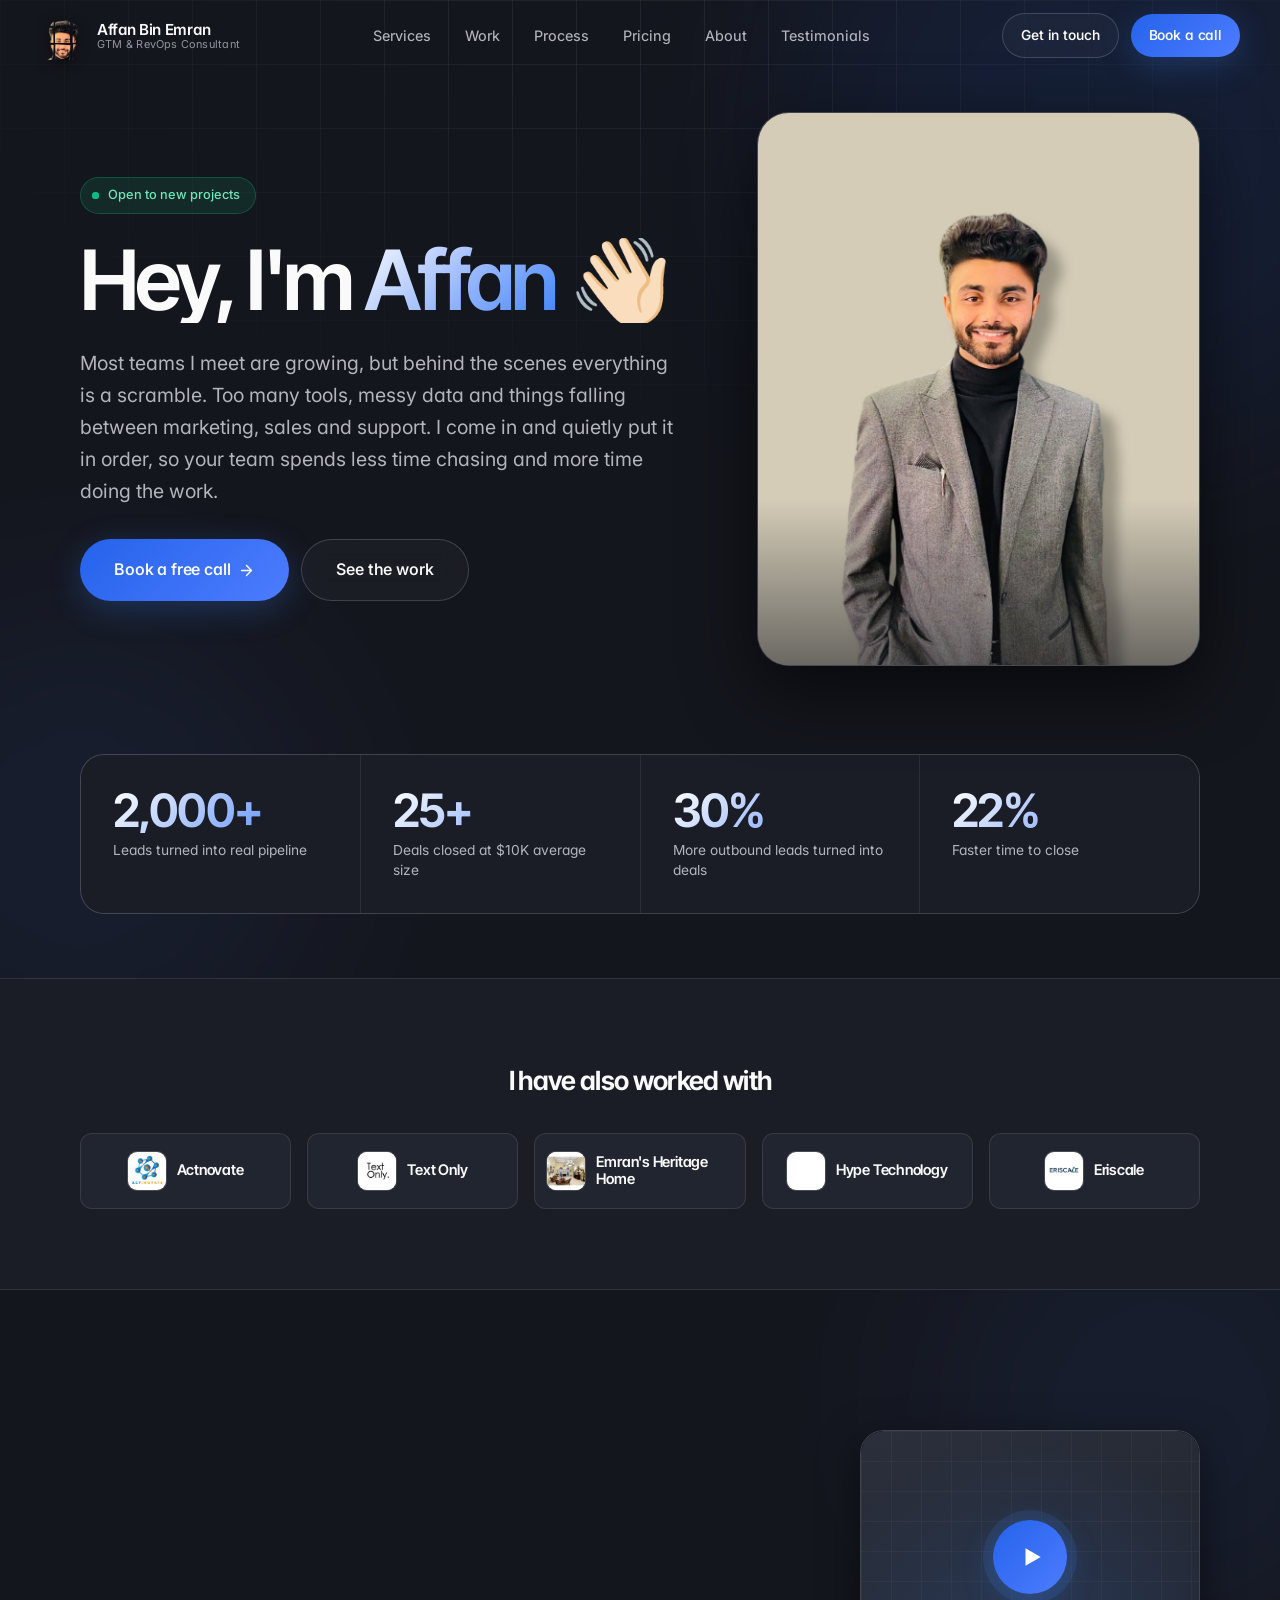
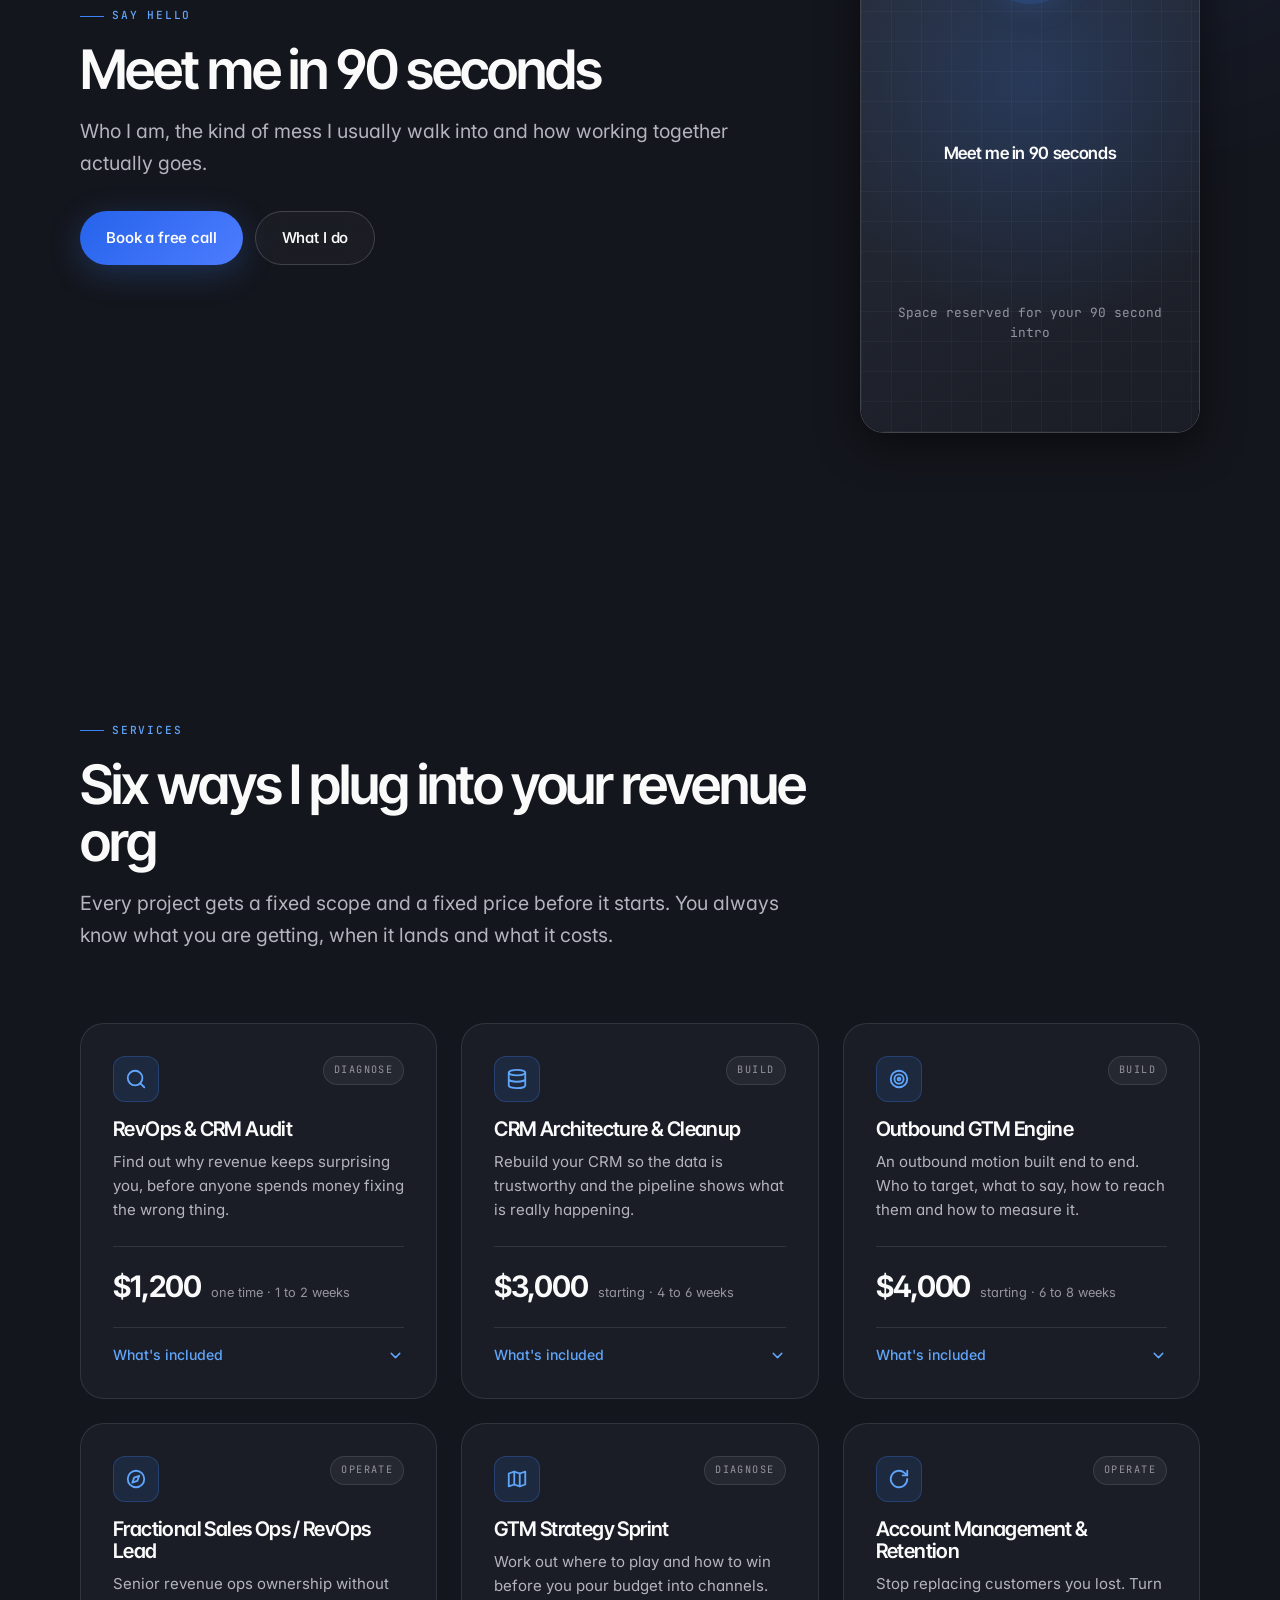
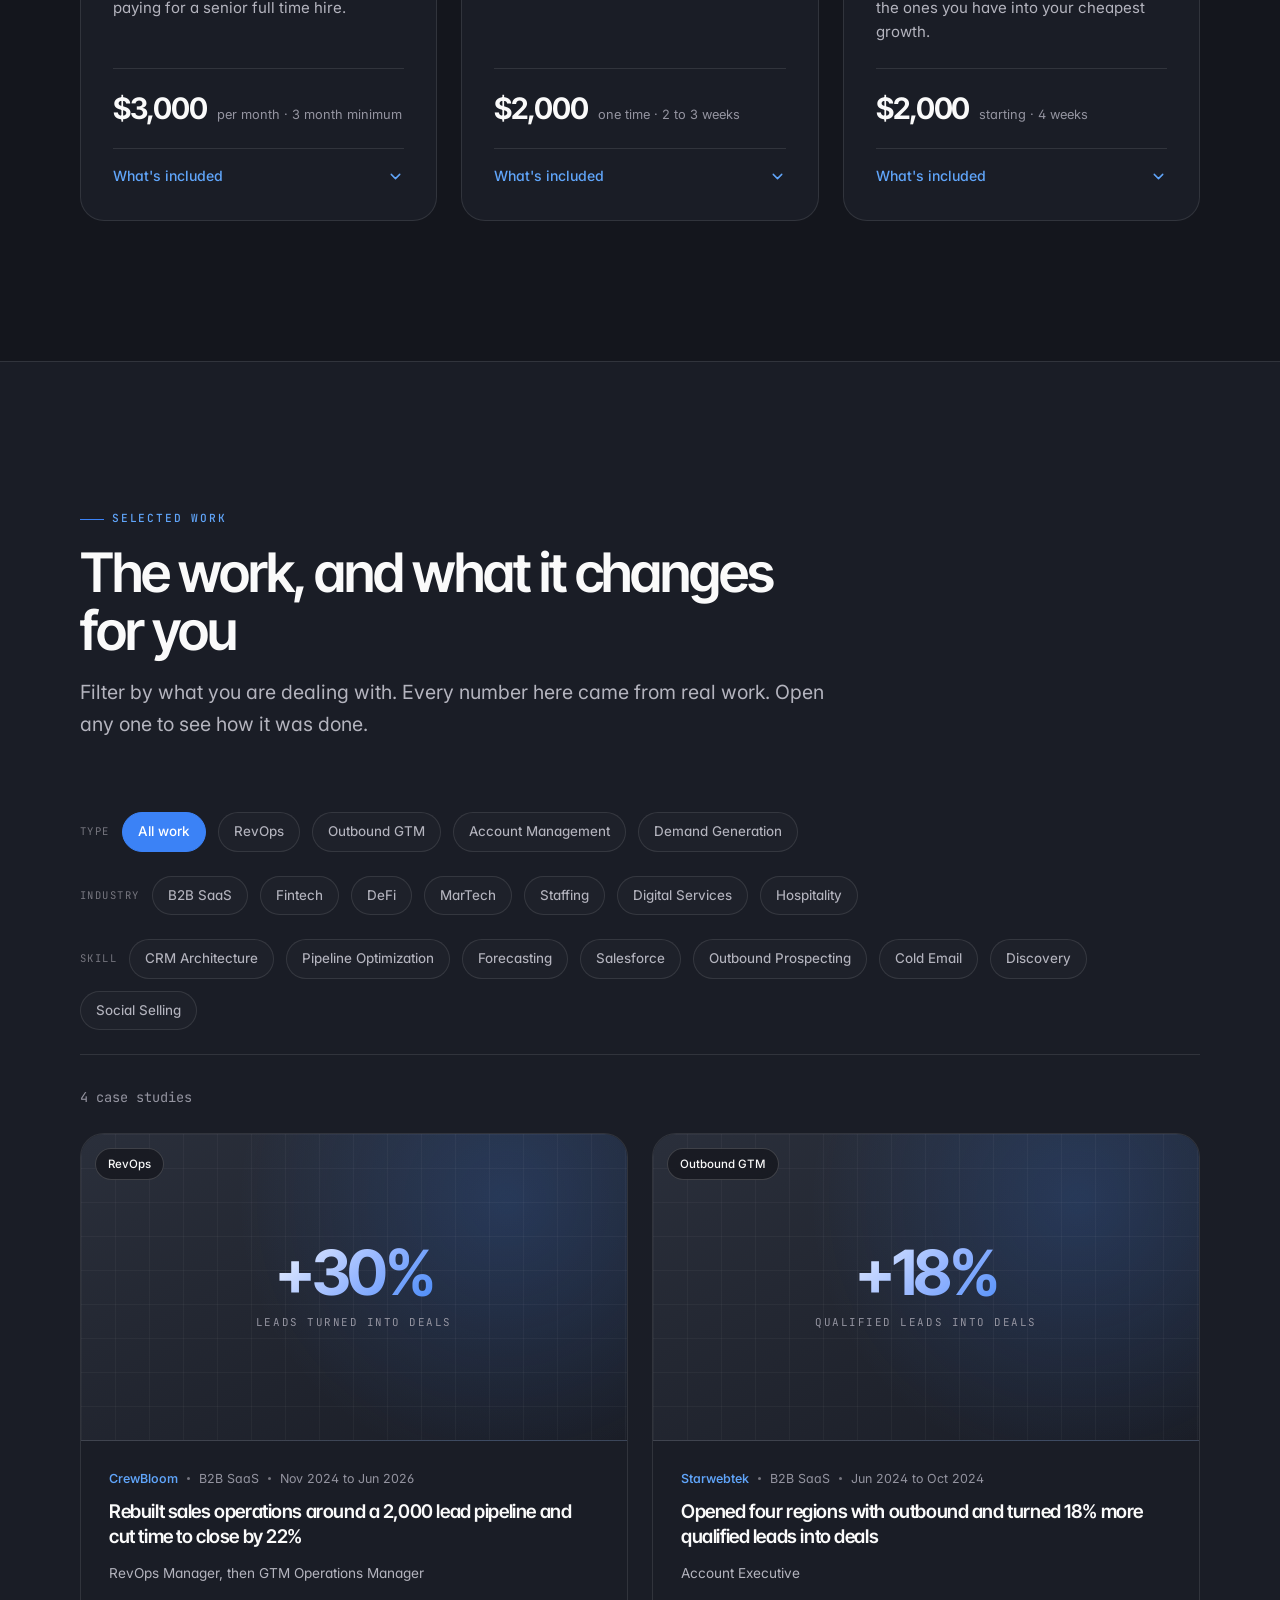
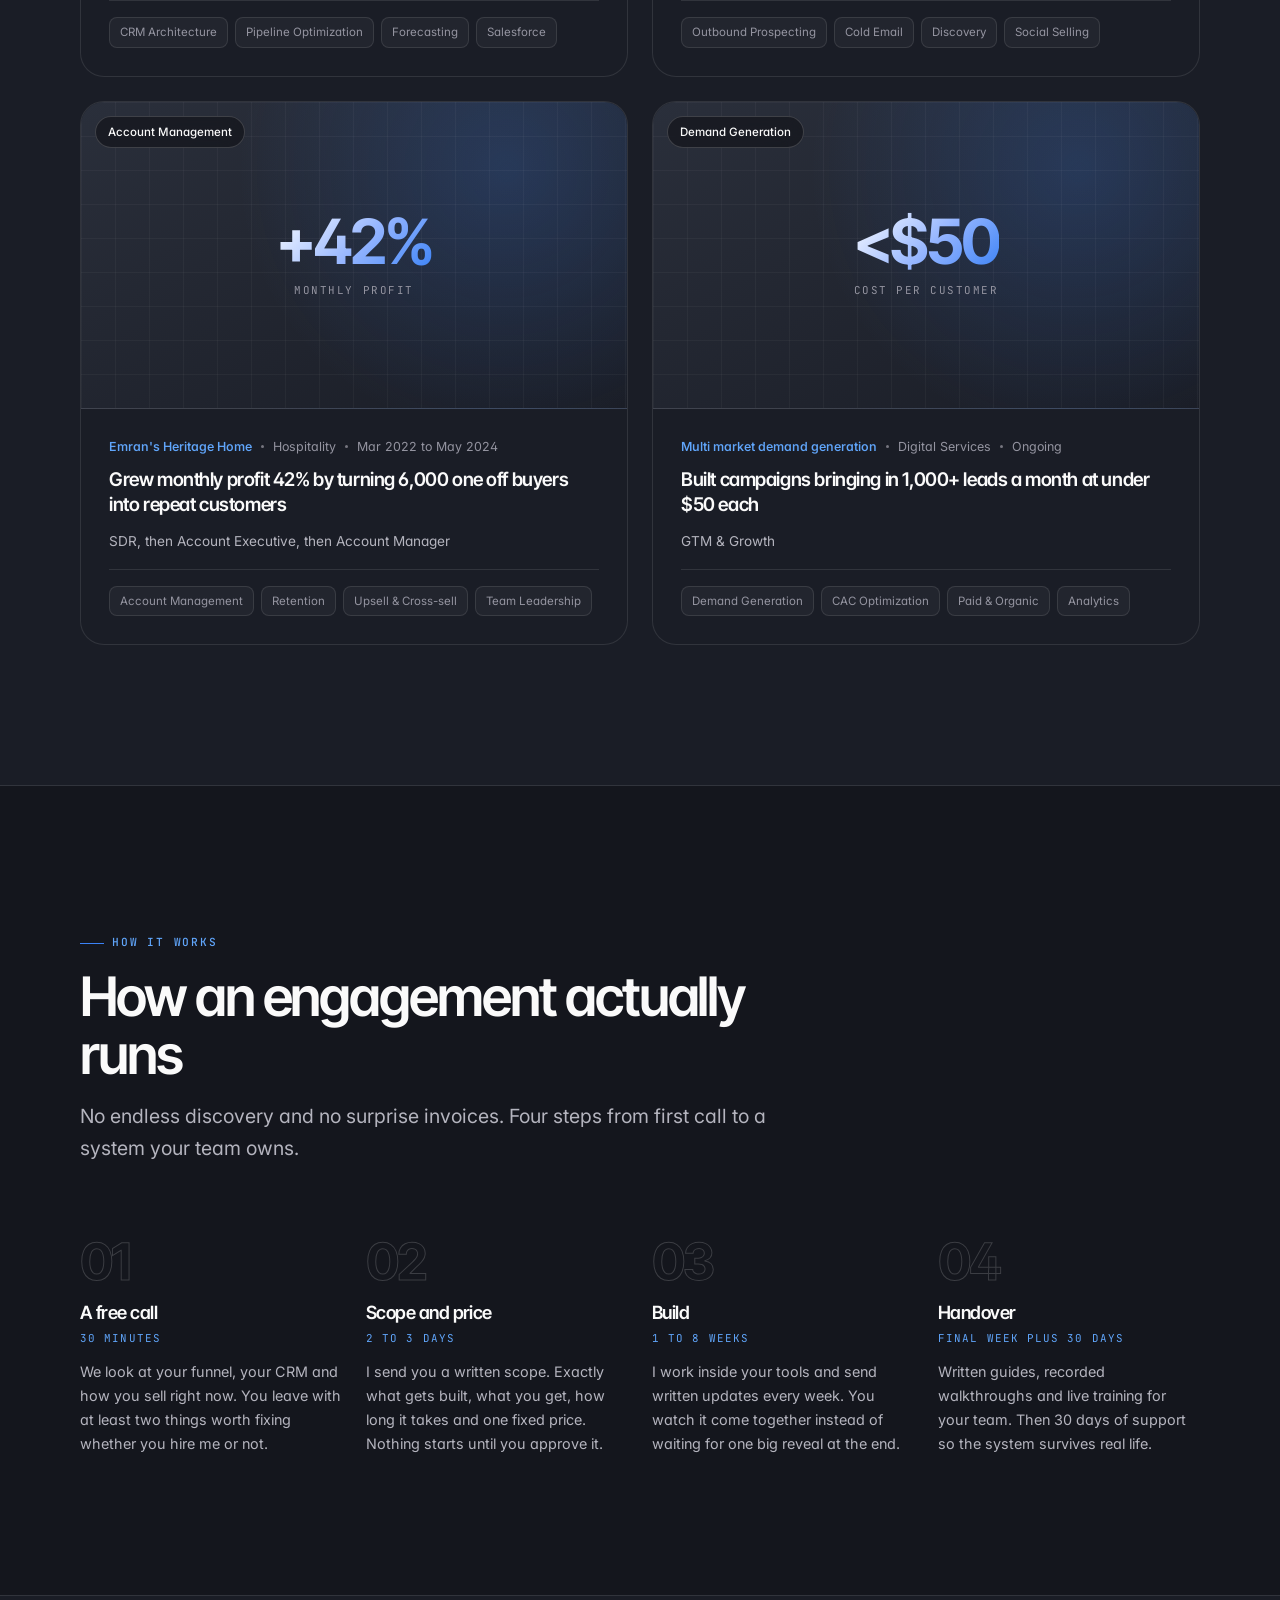
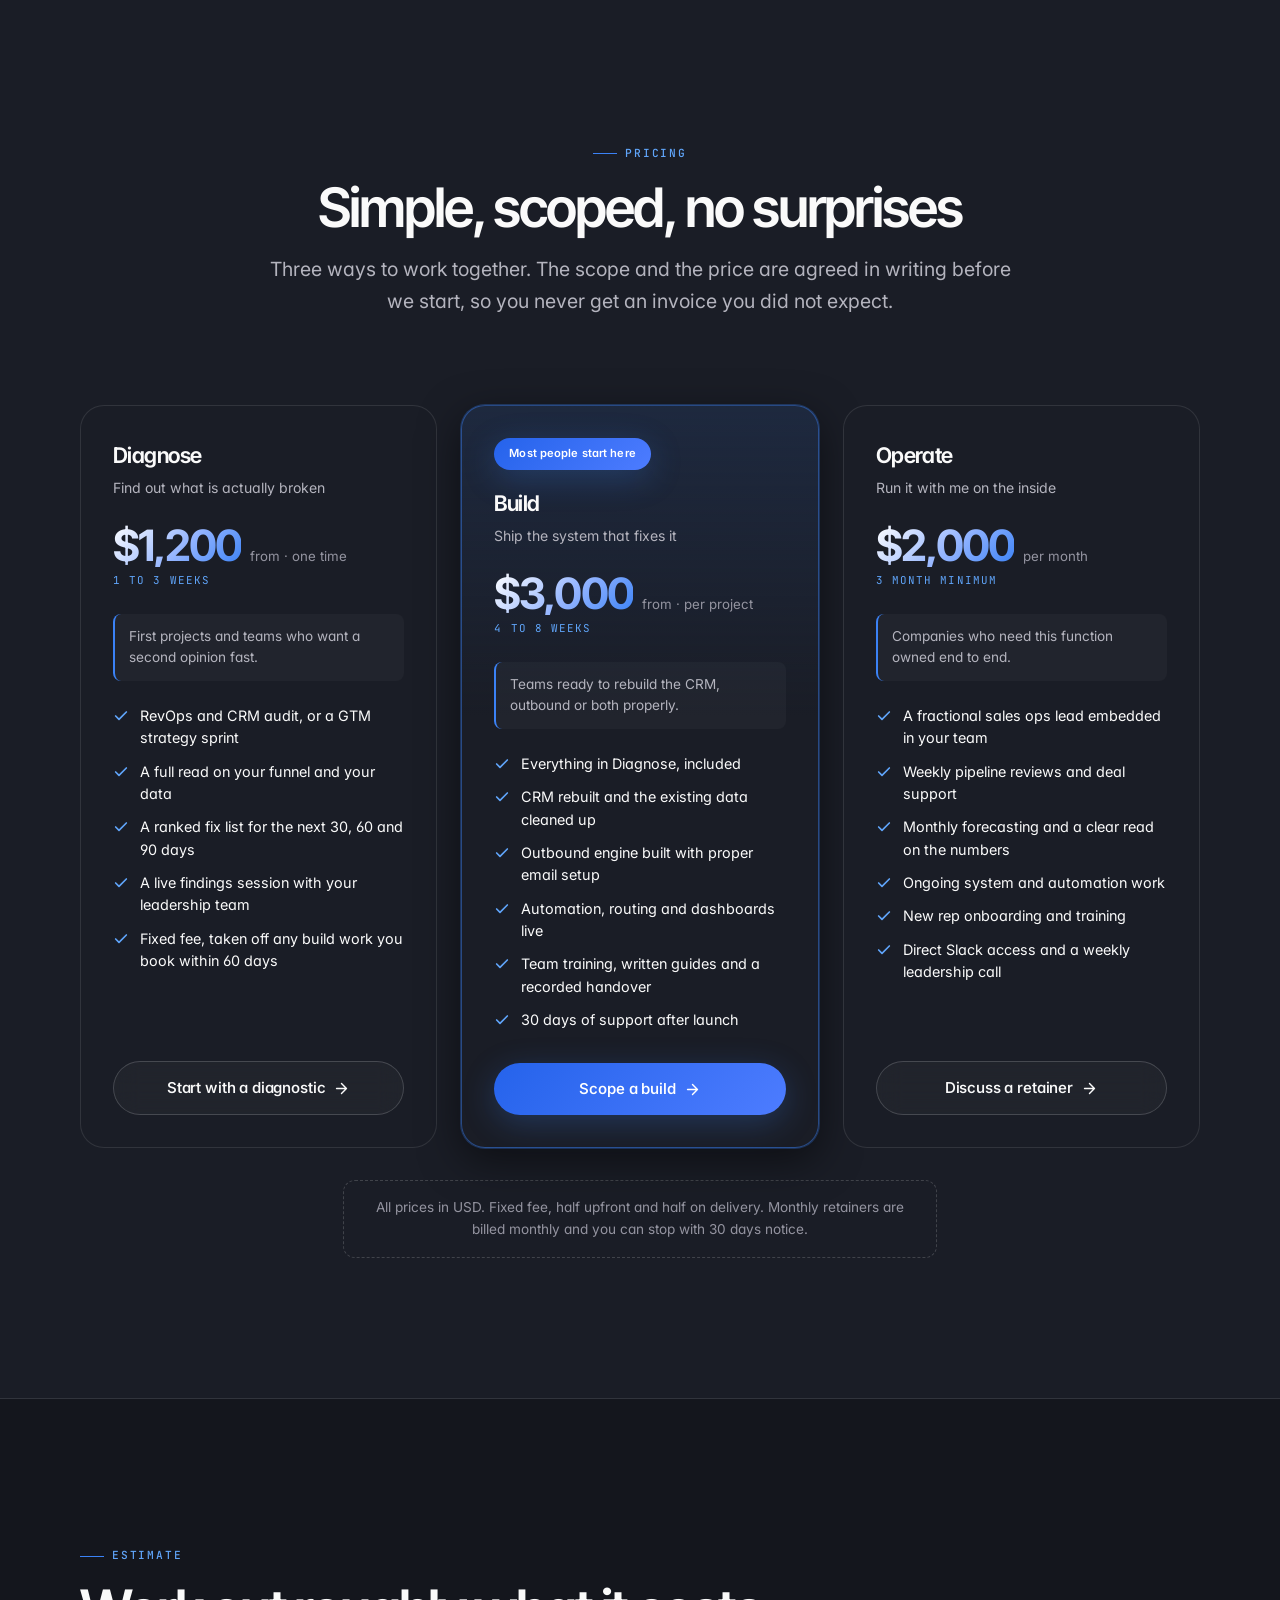
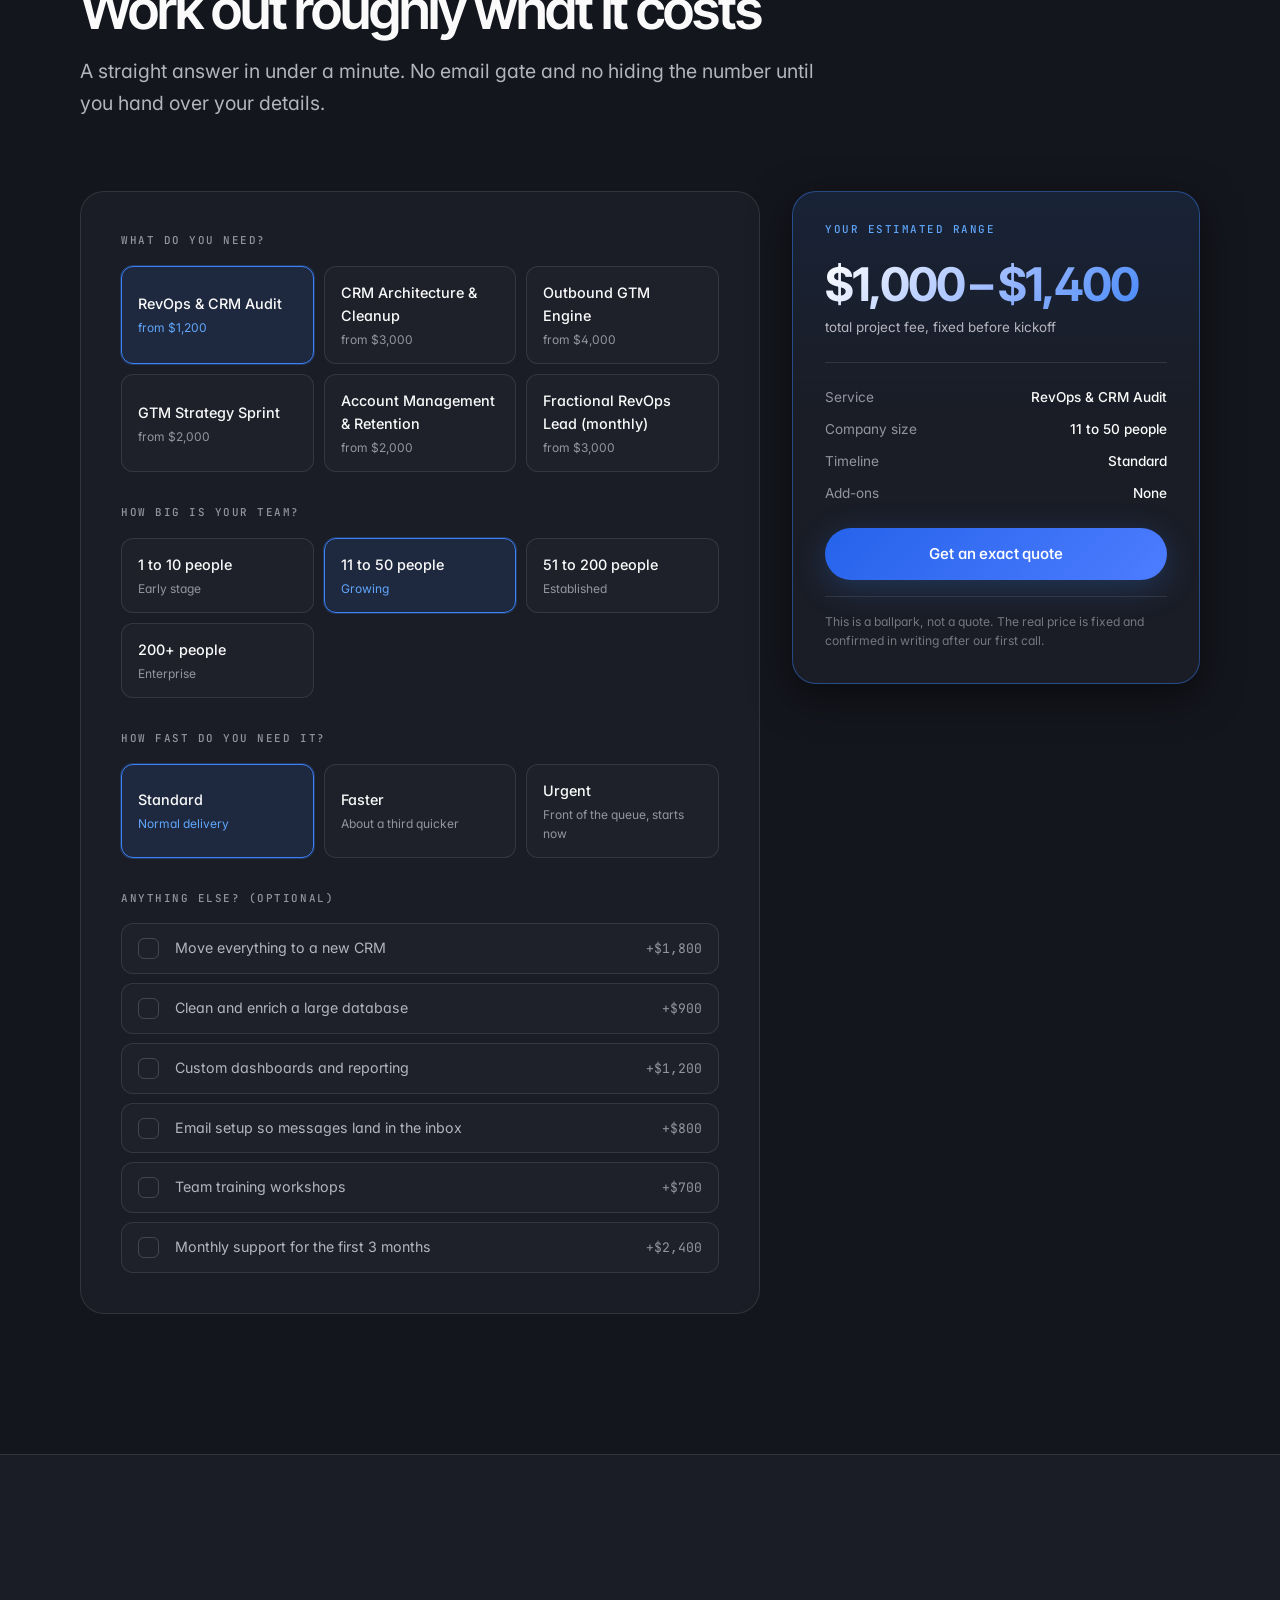
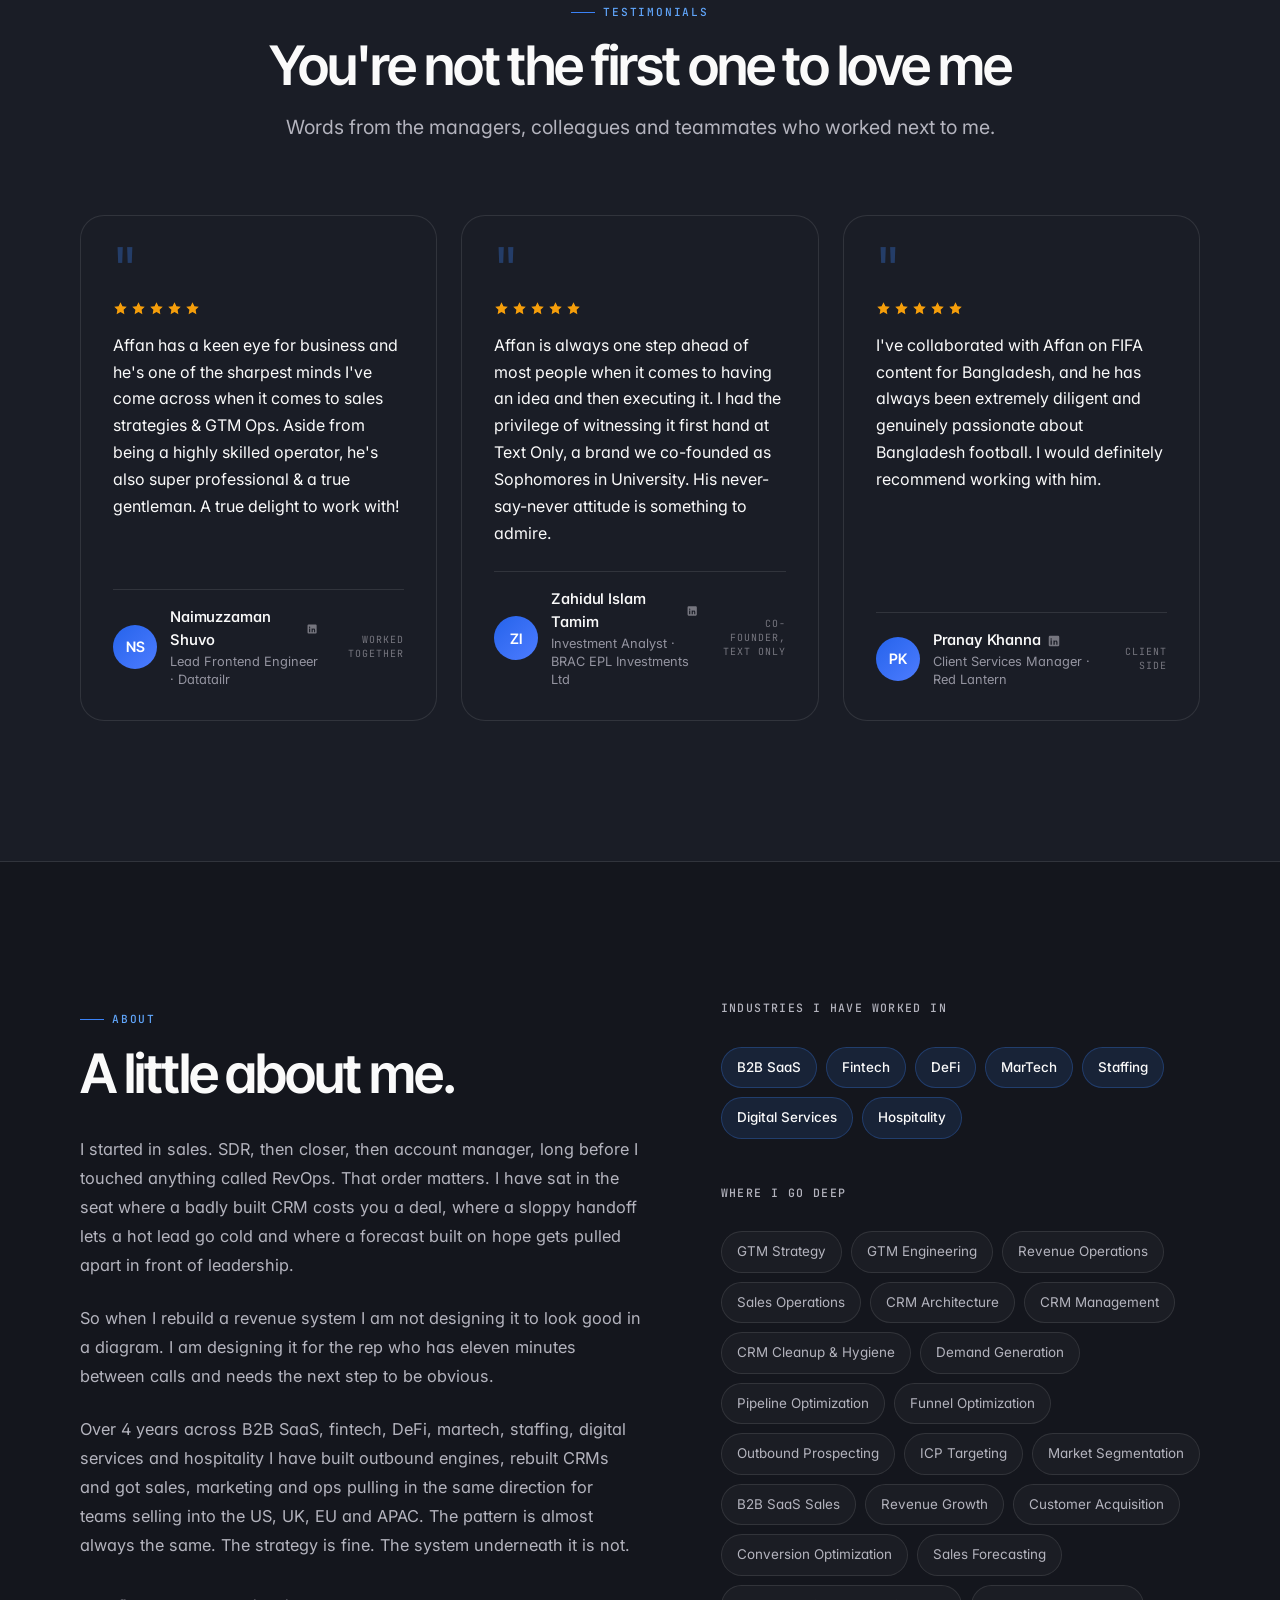
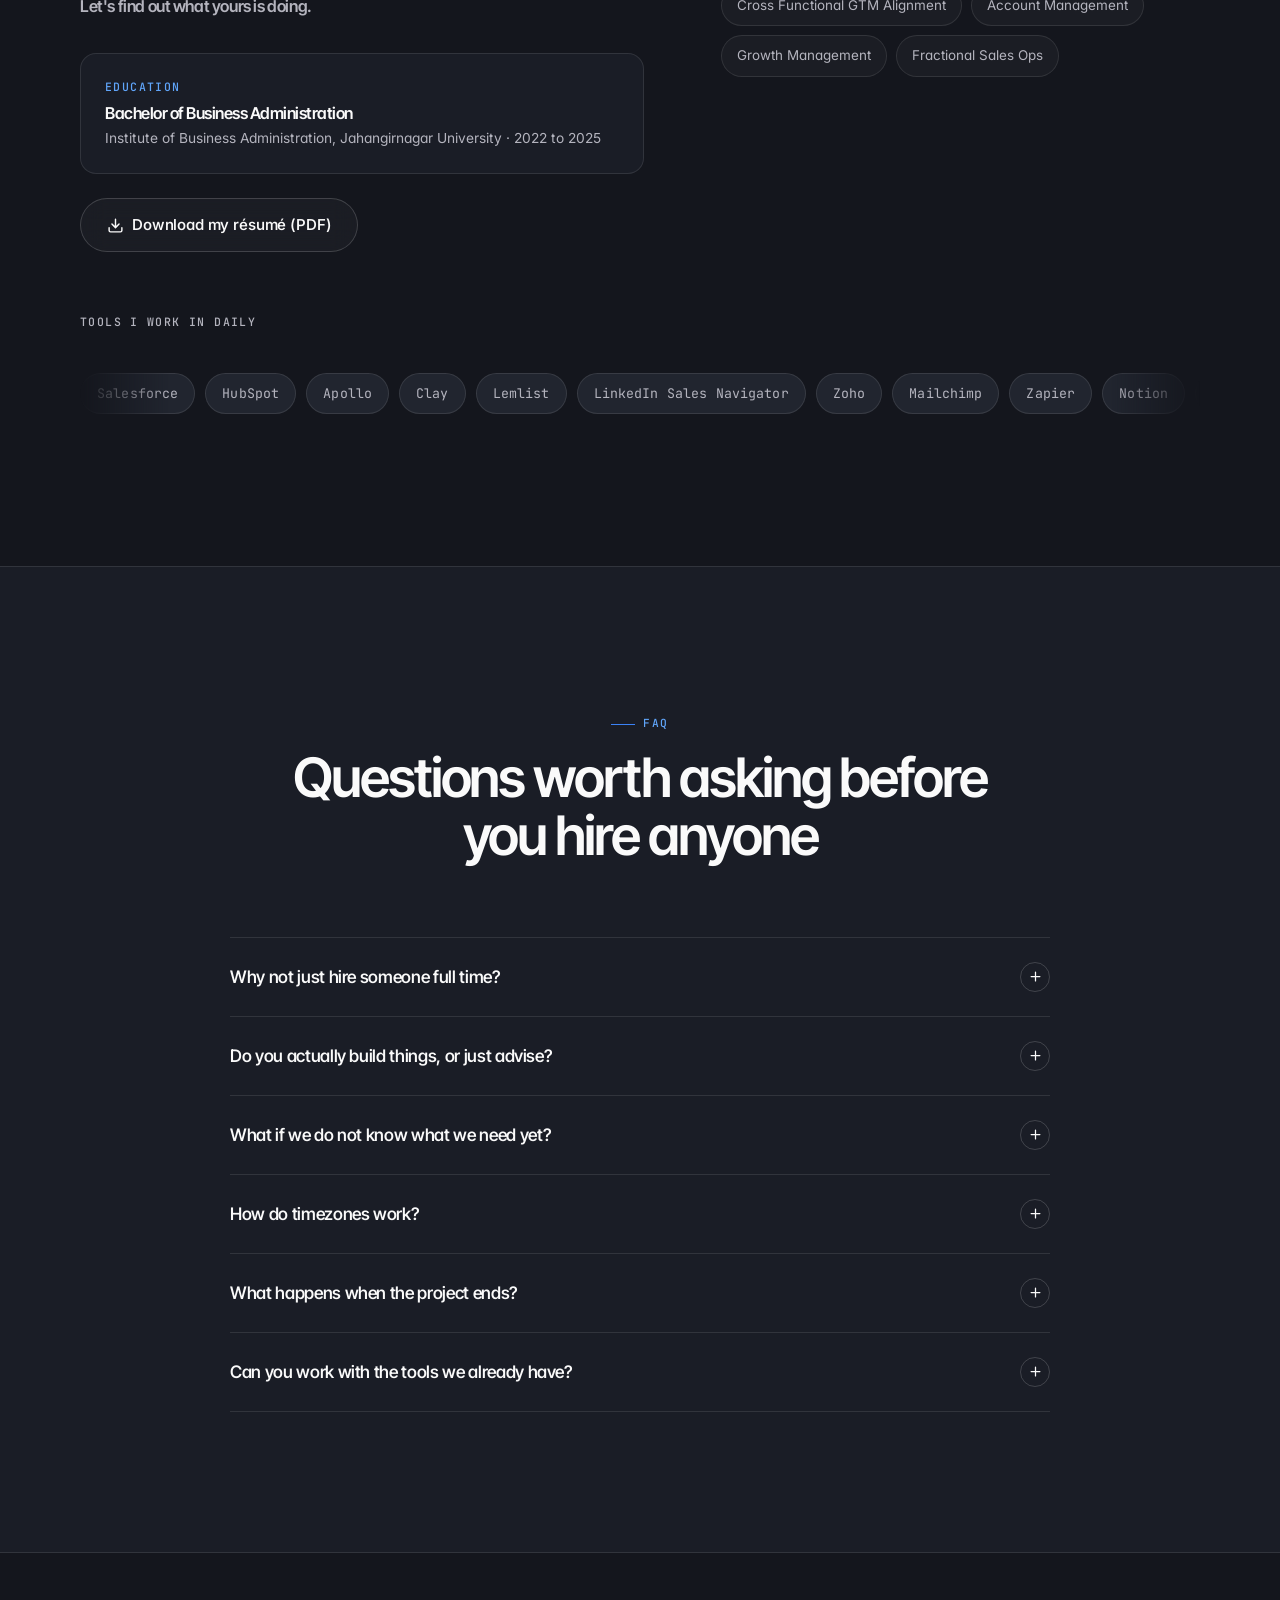
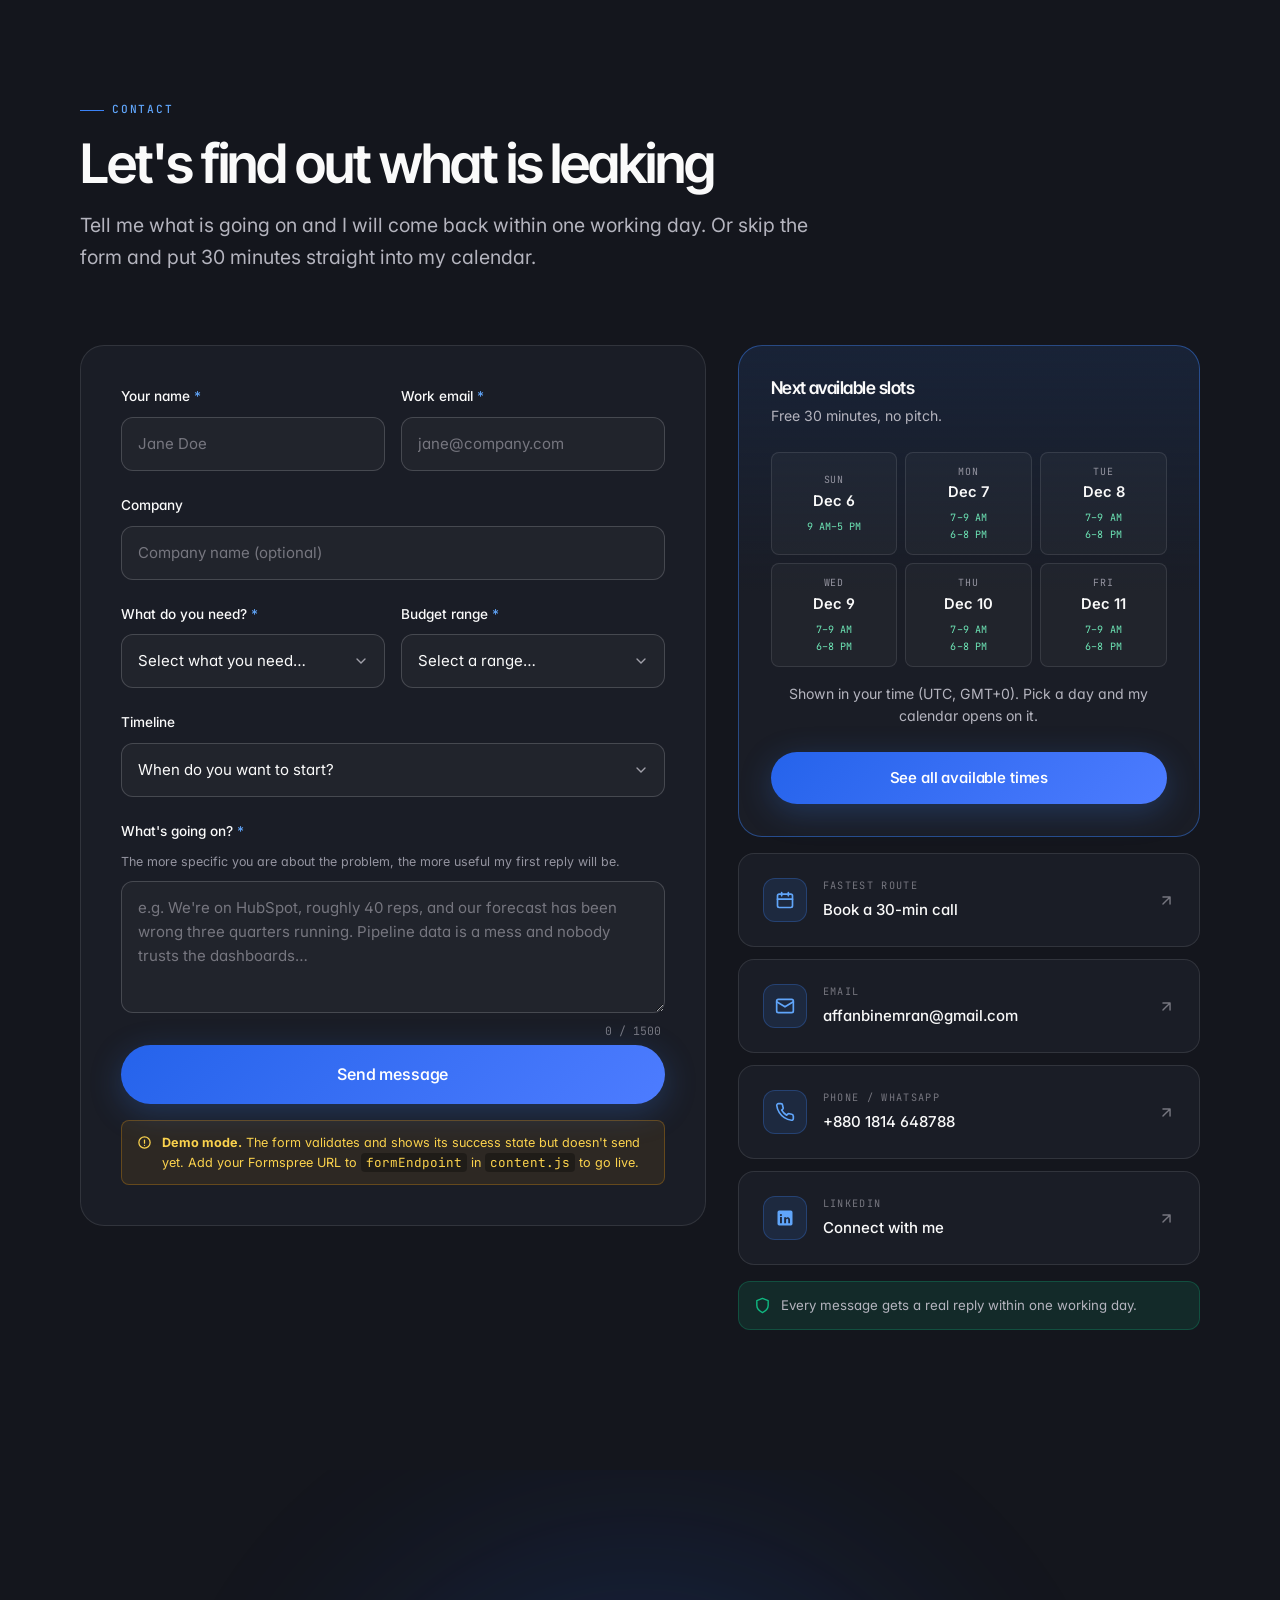
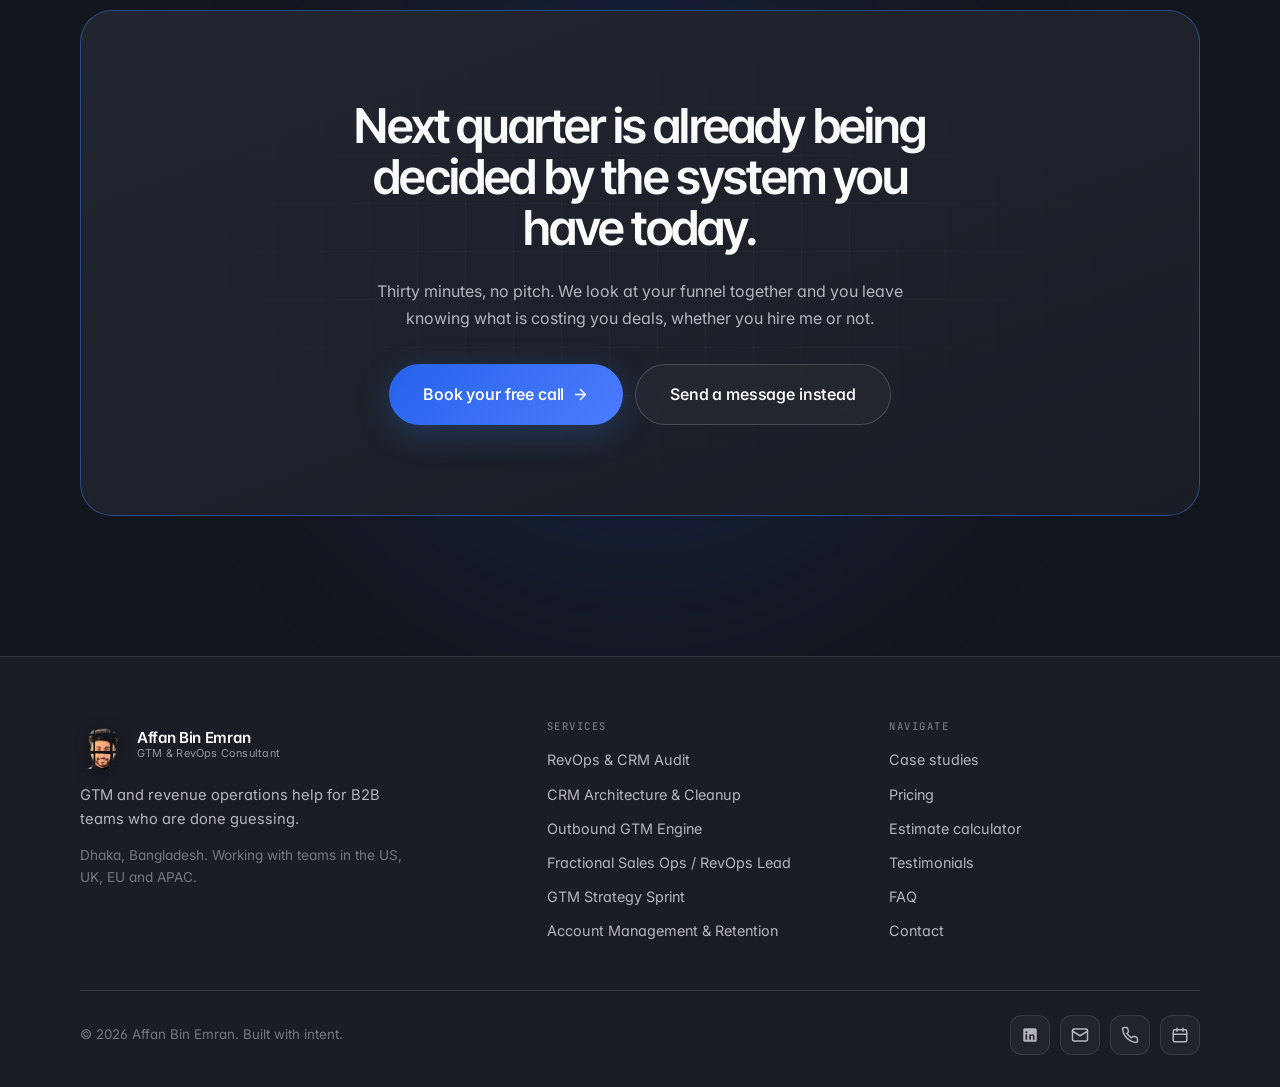
==== commit e2f4395e: "Make the brand mark a shattered face that reassembles on hover Splits the cut-out head into a 3x3 gr" ====
--- a/index.html
+++ b/index.html
@@ -22,7 +22,7 @@
 <link href="https://fonts.googleapis.com/css2?family=Inter:wght@300;400;450;500;550;600;700&family=Inter+Tight:wght@500;600;650;700&family=JetBrains+Mono:wght@400;500&display=swap" rel="stylesheet">
 
 <!-- Bump ?v= after editing CSS/JS to force browsers past a cached copy -->
-<link rel="stylesheet" href="assets/css/styles.css?v=26">
+<link rel="stylesheet" href="assets/css/styles.css?v=28">
 </head>
 <body>
 
@@ -437,7 +437,7 @@
 <!-- ====================== CASE STUDY MODAL ====================== -->
 <div class="modal-backdrop" id="modalBackdrop"></div>
 
-<script src="assets/js/content.js?v=26"></script>
-<script src="assets/js/app.js?v=26"></script>
+<script src="assets/js/content.js?v=28"></script>
+<script src="assets/js/app.js?v=28"></script>
 </body>
 </html>
--- a/assets/css/styles.css
+++ b/assets/css/styles.css
@@ -369,27 +369,43 @@
   flex-shrink: 0;
   transition: transform var(--dur) var(--ease-spring), box-shadow var(--dur);
 }
-/* The mark is a cut-out of his head with the background removed, floating
-   rather than boxed. No circle, no card, no tile. It reads as a sticker of a
-   person instead of a placeholder monogram. */
+/* The mark is his head with the background cut out, split into a 3x3 grid of
+   shards. At rest the pieces sit slightly apart and tilted. On hover they snap
+   back into one clean face. No circle, no tile, no monogram. */
 .brand-mark.has-photo {
-  width: 44px; height: 44px;
+  width: 46px; height: 46px;
   background: none;
-  background-image: var(--brand-photo);
-  background-size: contain;
-  background-position: center bottom;
-  background-repeat: no-repeat;
   border-radius: 0;
   box-shadow: none;
   color: transparent;
   font-size: 0;
-  filter: drop-shadow(0 3px 6px rgba(0,0,0,0.55));
-  transform-origin: 50% 90%;
-}
-/* A small lift and tilt on hover. Enough to feel alive, not enough to annoy. */
-.brand:hover .brand-mark.has-photo {
-  transform: translateY(-2px) rotate(-4deg) scale(1.06);
-  filter: drop-shadow(0 6px 12px rgba(59,130,246,0.45));
+  display: grid;
+  grid-template-columns: repeat(3, 1fr);
+  grid-template-rows: repeat(3, 1fr);
+  /* the base .brand-mark centres its child, which would collapse empty shards */
+  place-items: stretch;
+  overflow: visible;
+  filter: drop-shadow(0 3px 7px rgba(0,0,0,0.6));
+  transition: filter var(--dur) var(--ease-out);
+}
+.brand-mark .shard {
+  display: block;
+  background-image: inherit;
+  background-repeat: no-repeat;
+  /* 300% makes the image span all three cells, so each shard shows one ninth */
+  background-size: 300% 300%;
+  background-position: calc(var(--c) * 50%) calc(var(--r) * 50%);
+  transform: translate(var(--dx), var(--dy)) rotate(var(--rot));
+  transition: transform 460ms var(--ease-spring);
+  transition-delay: var(--delay);
+  will-change: transform;
+}
+/* Hovering the name pulls the face together */
+.brand:hover .brand-mark.has-photo { filter: drop-shadow(0 5px 12px rgba(59,130,246,0.5)); }
+.brand:hover .shard { transform: translate(0, 0) rotate(0deg); }
+
+@media (prefers-reduced-motion: reduce) {
+  .brand-mark .shard { transform: none !important; }
 }
 .brand-text { display: flex; flex-direction: column; line-height: 1.15; }
 .brand-name { font-size: 0.95rem; }
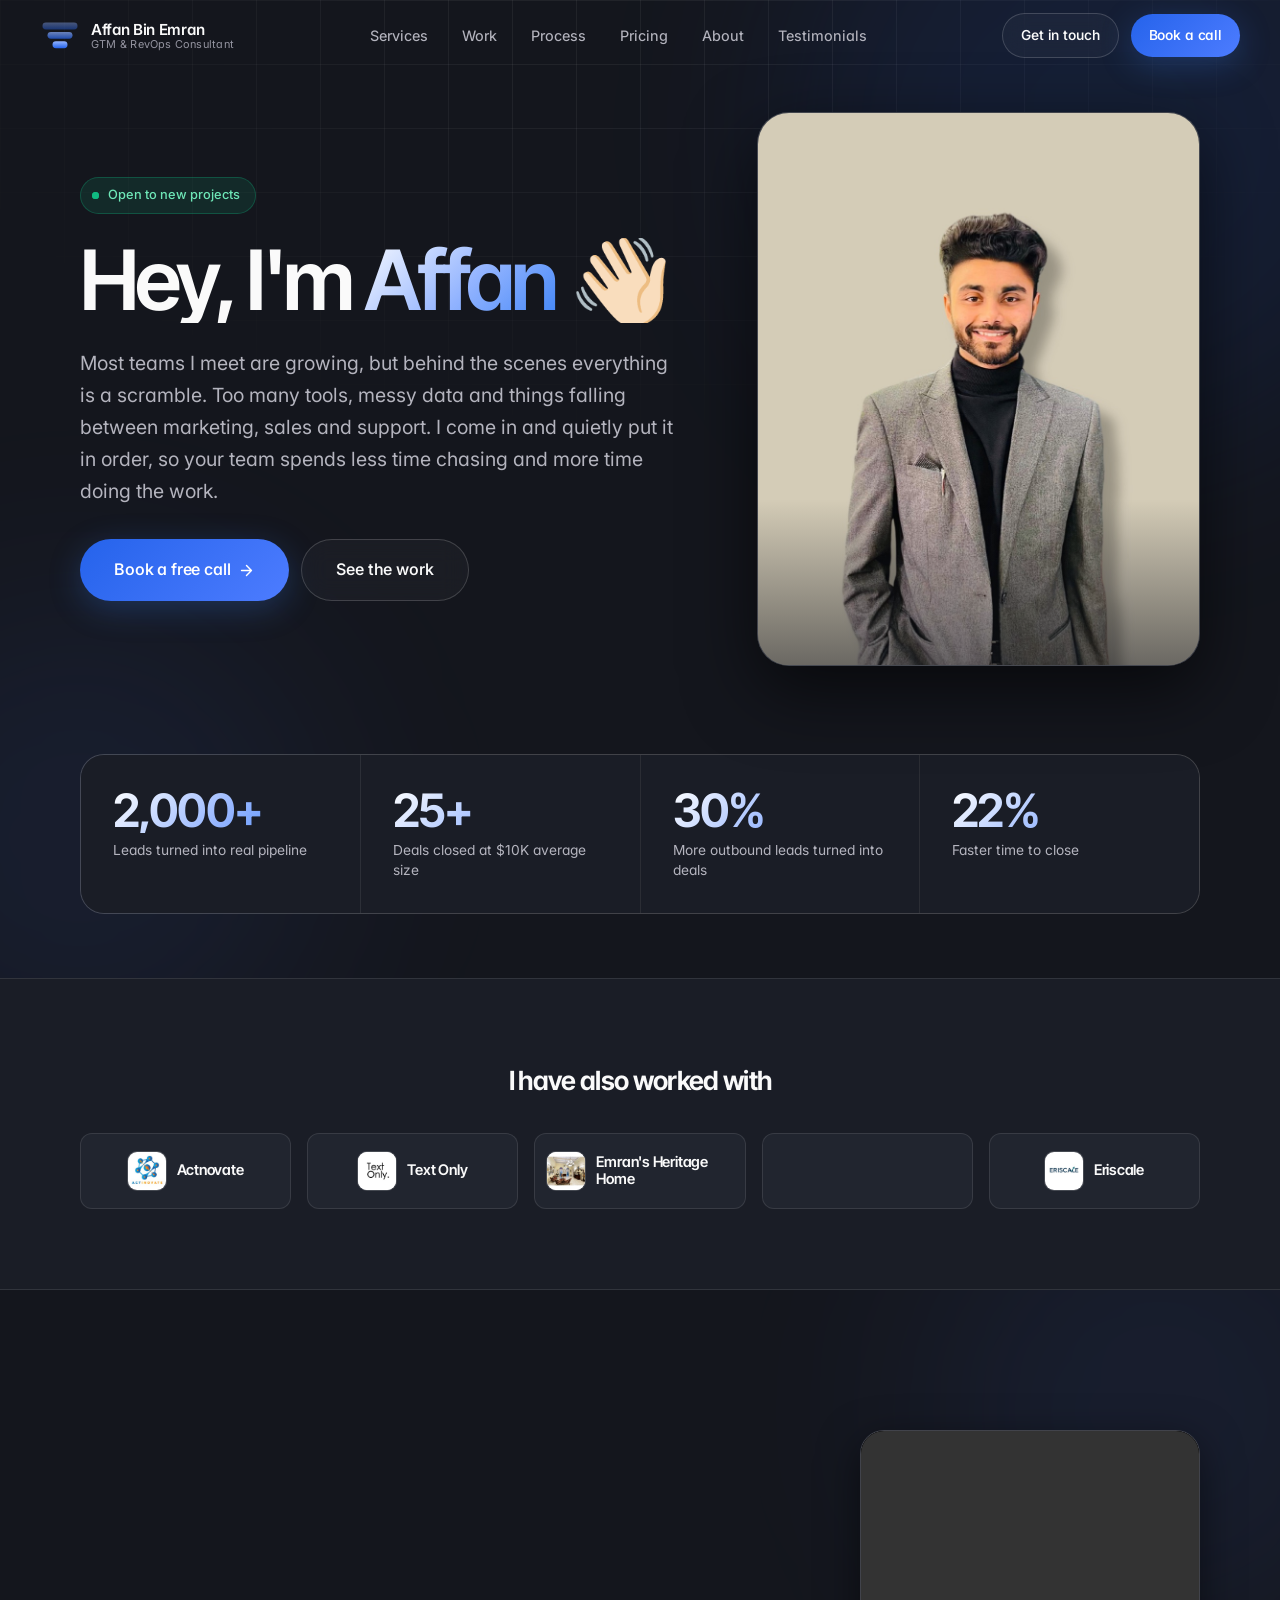
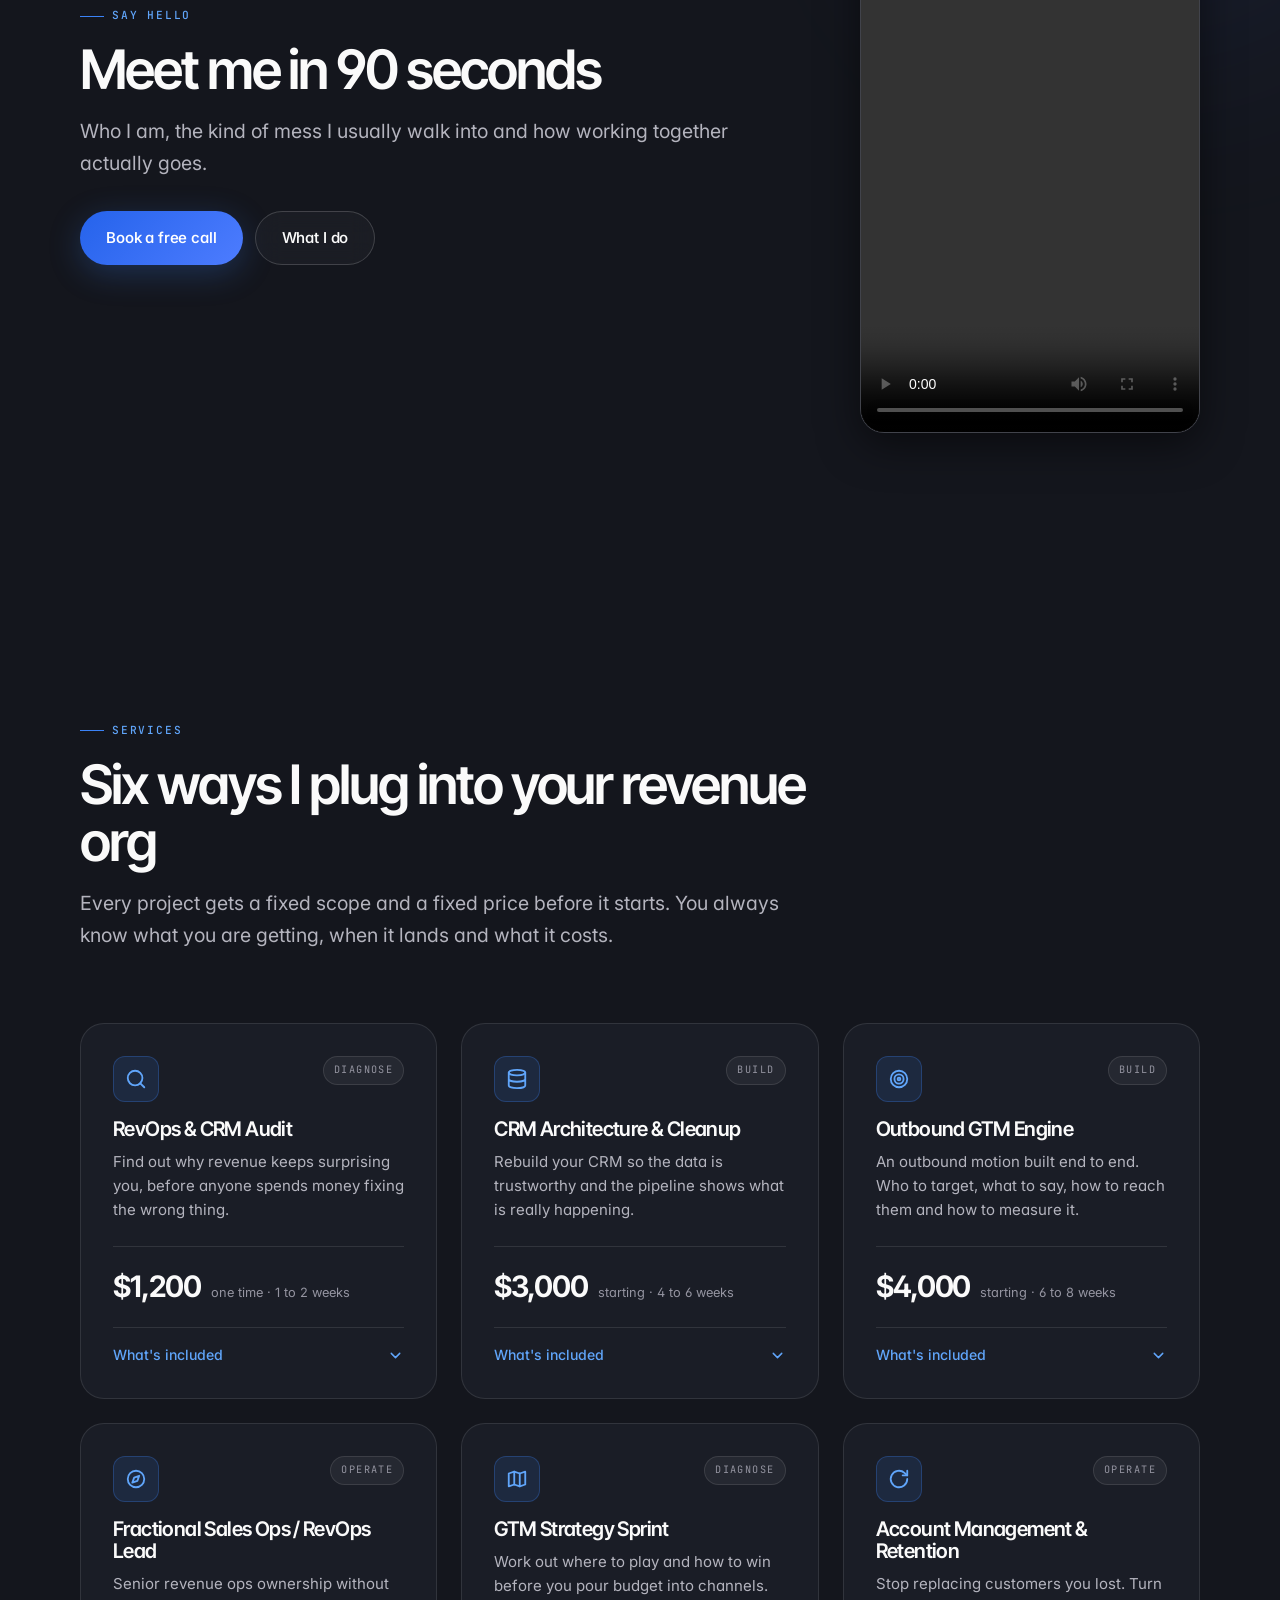
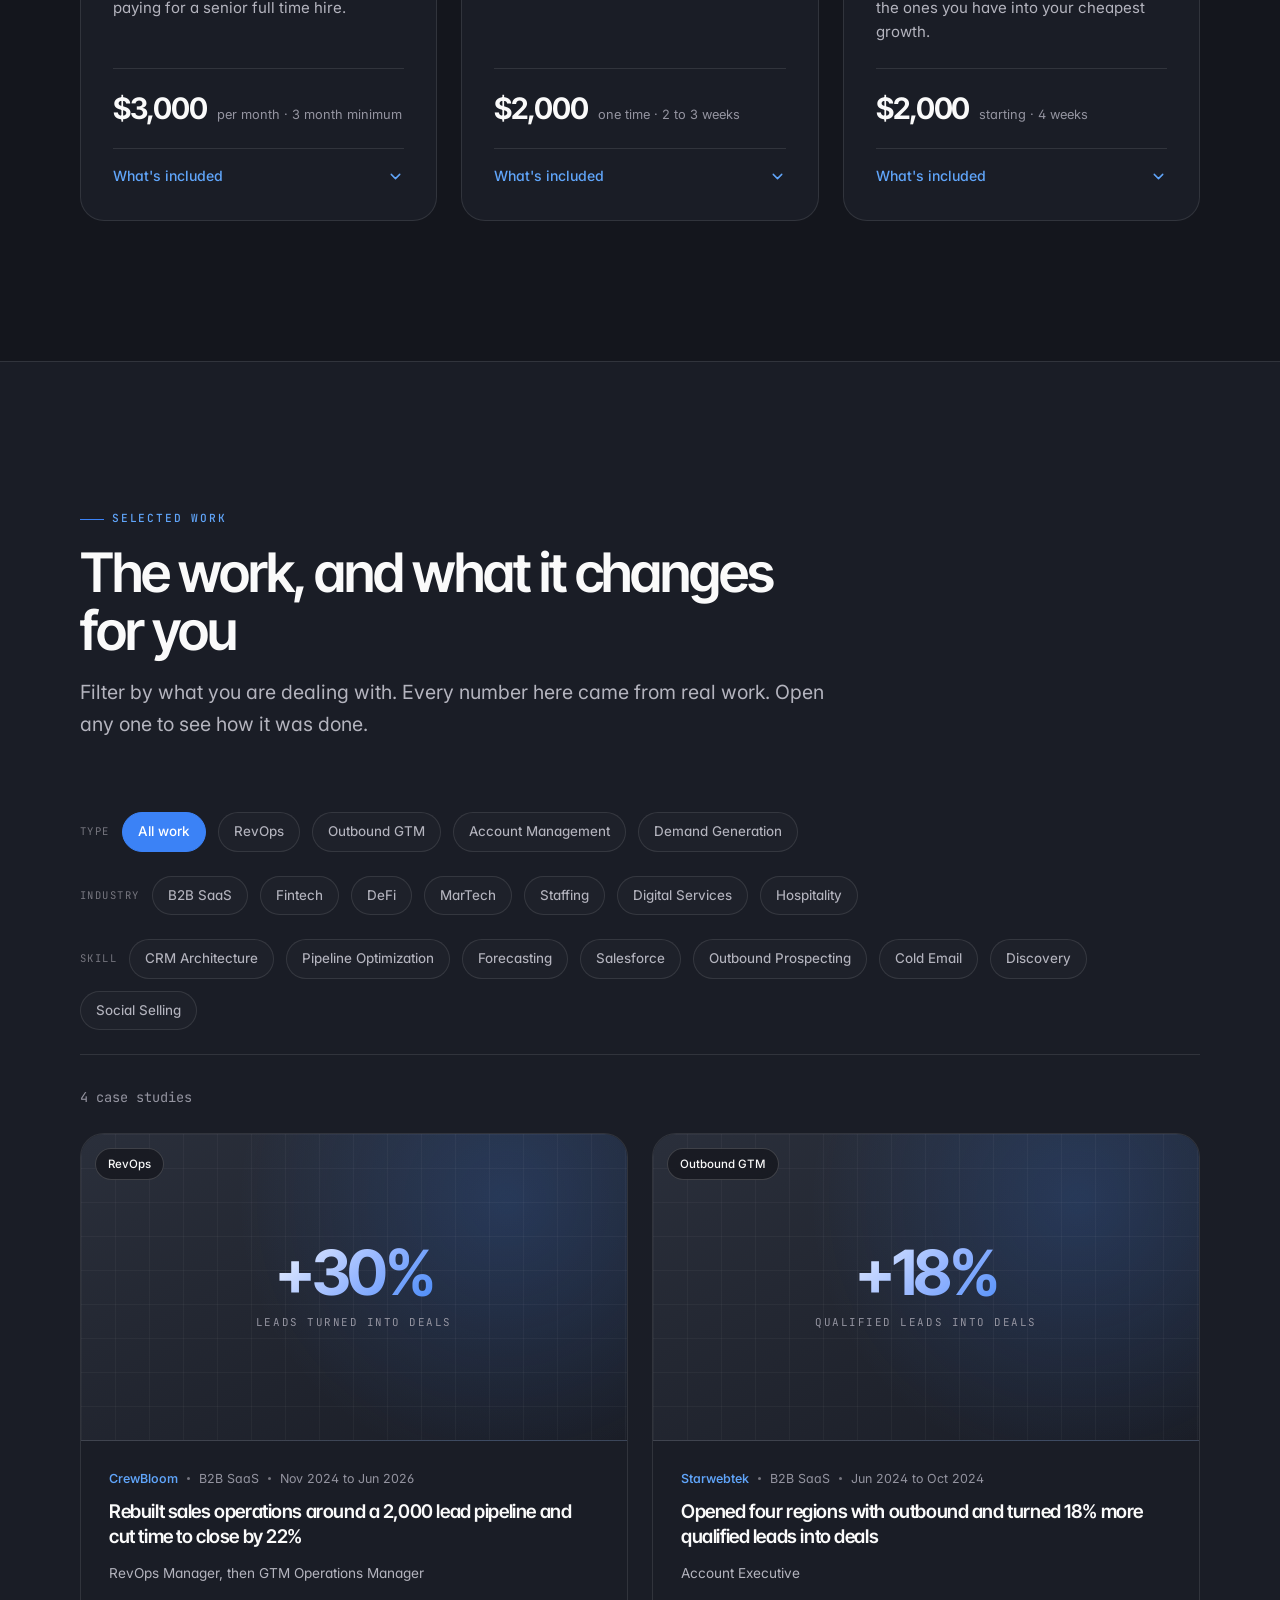
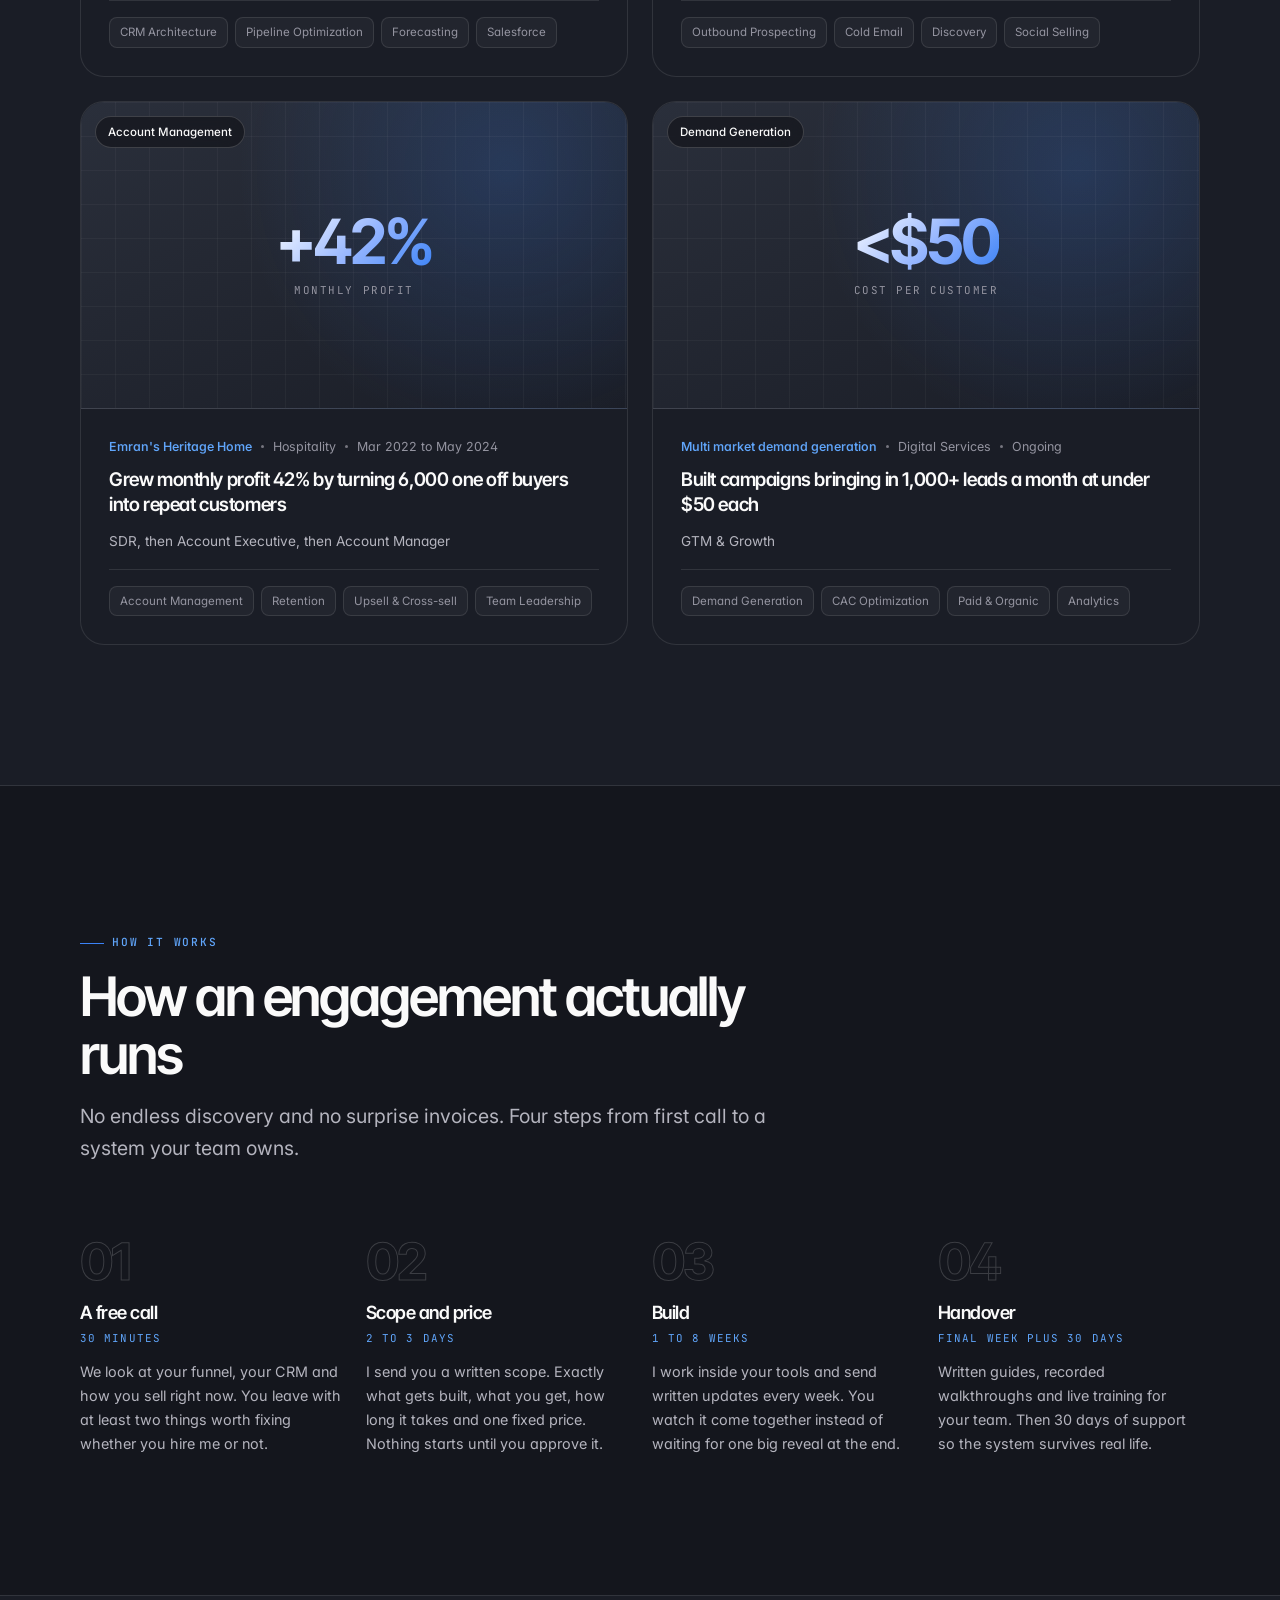
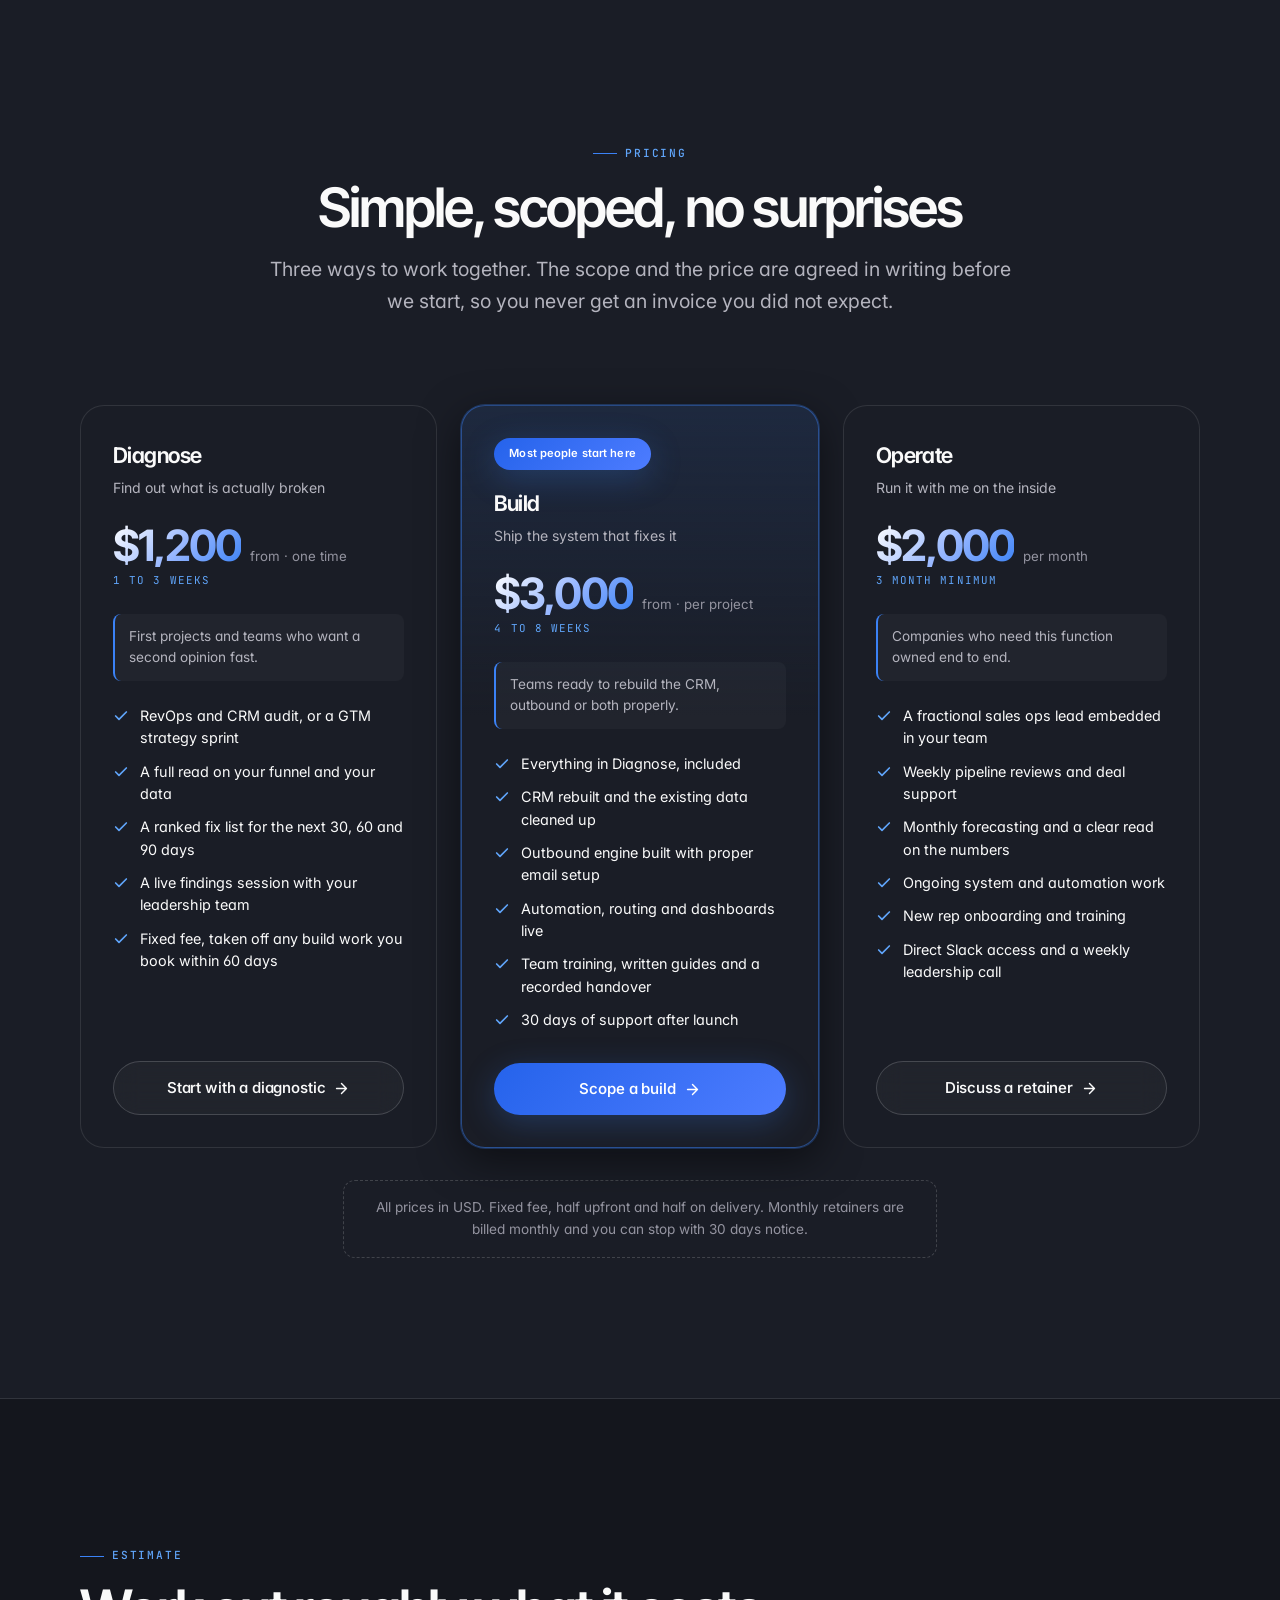
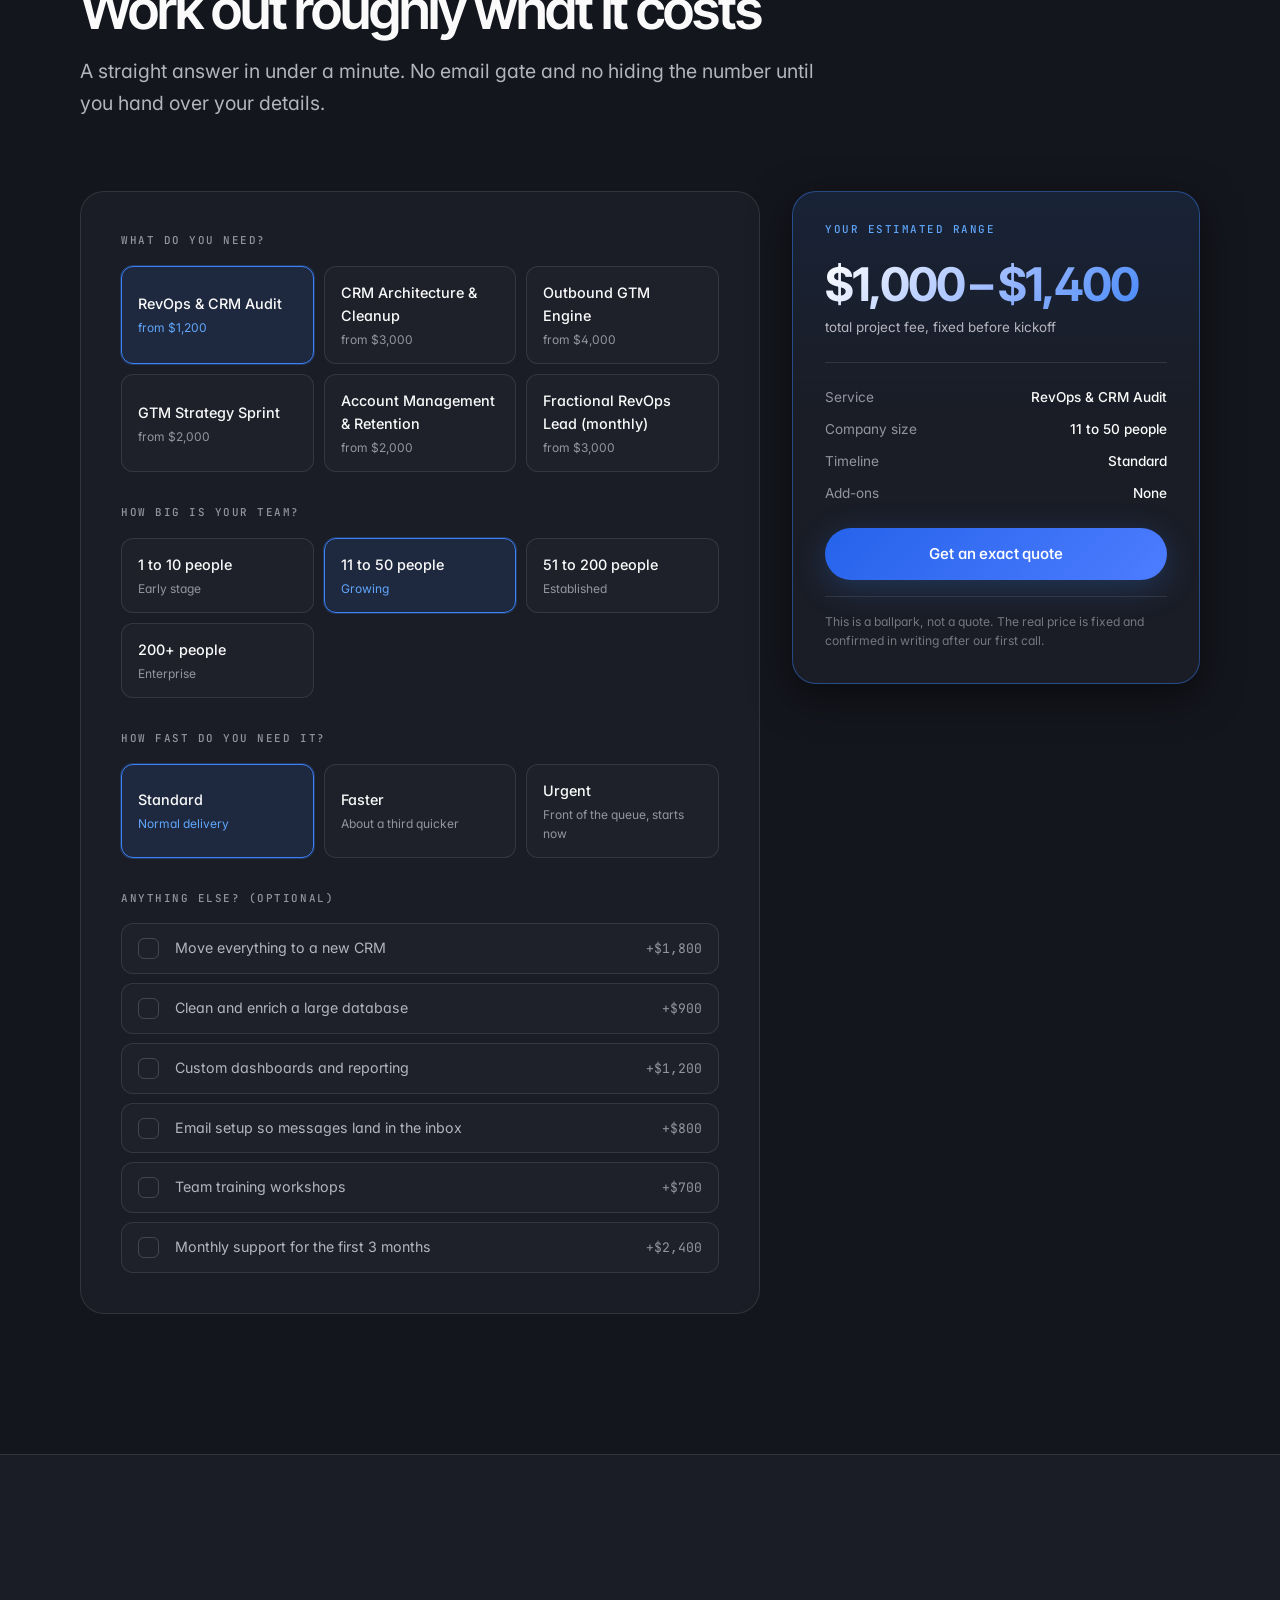
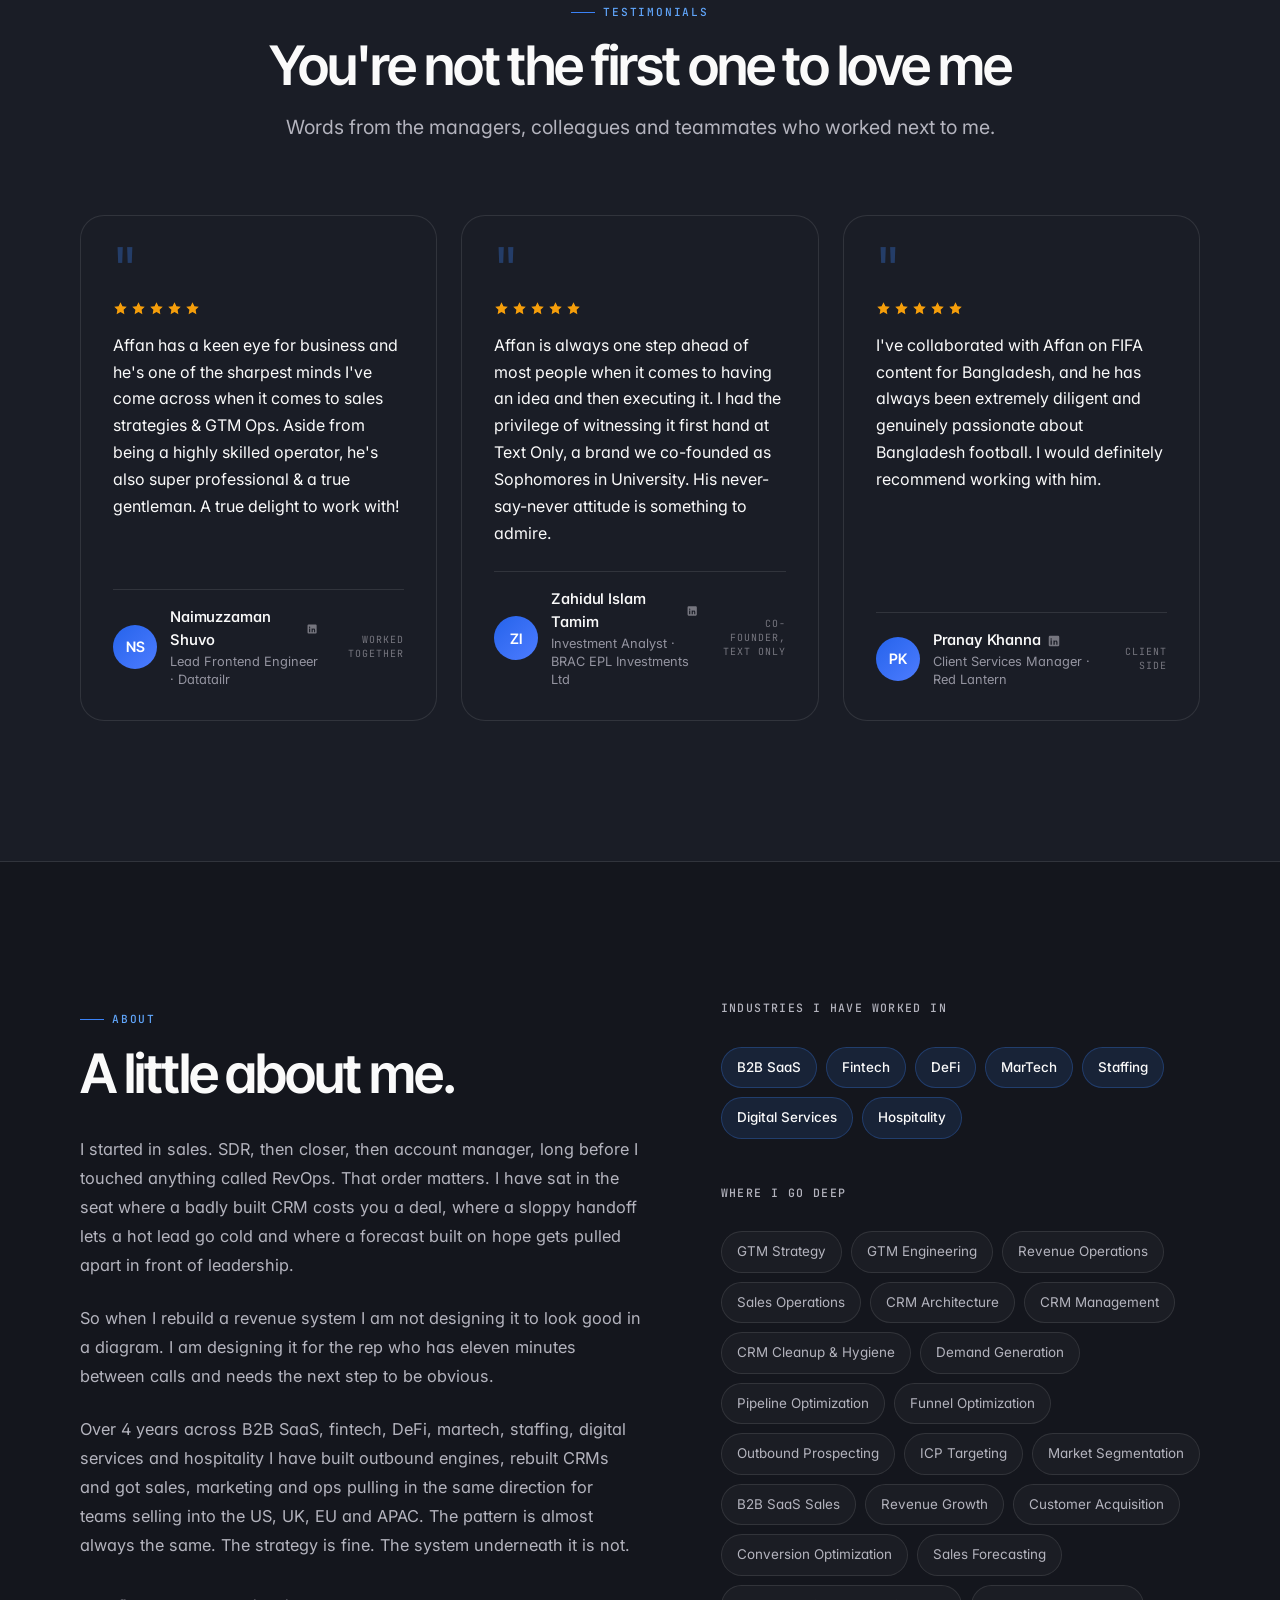
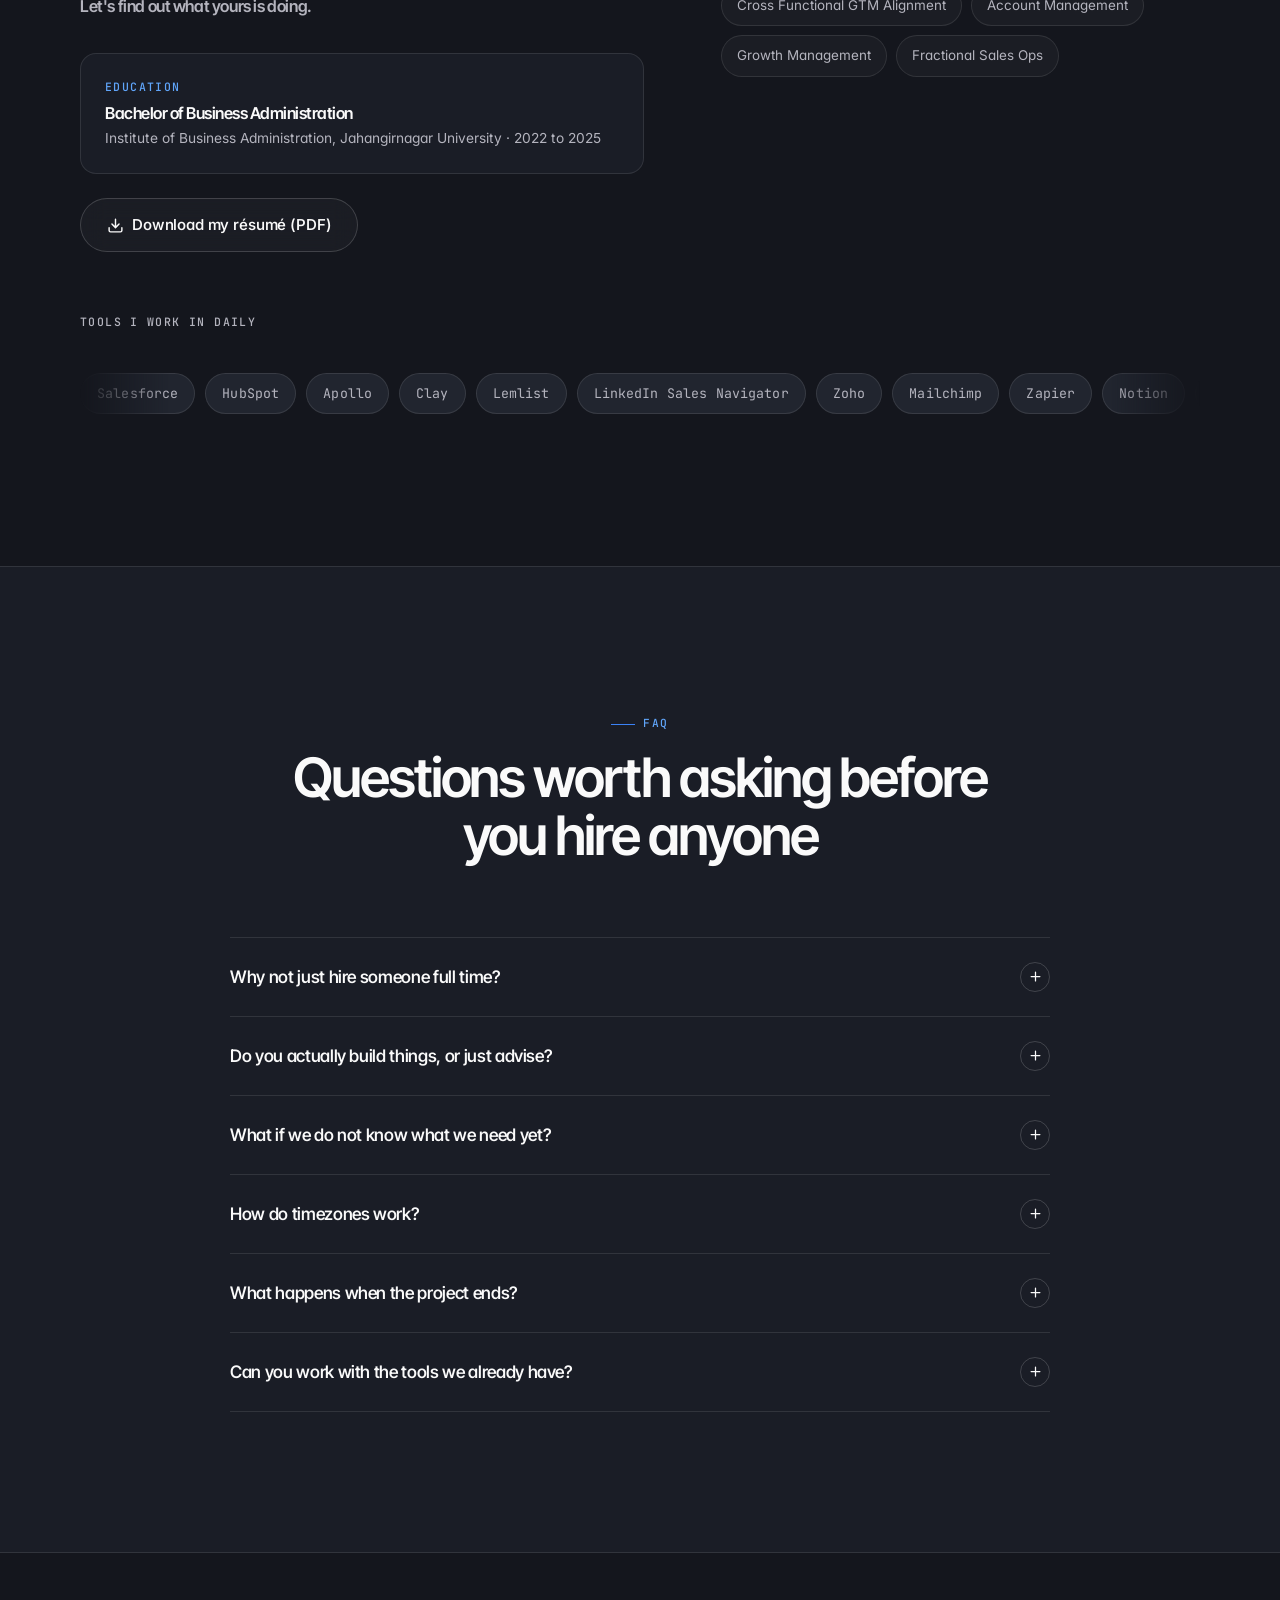
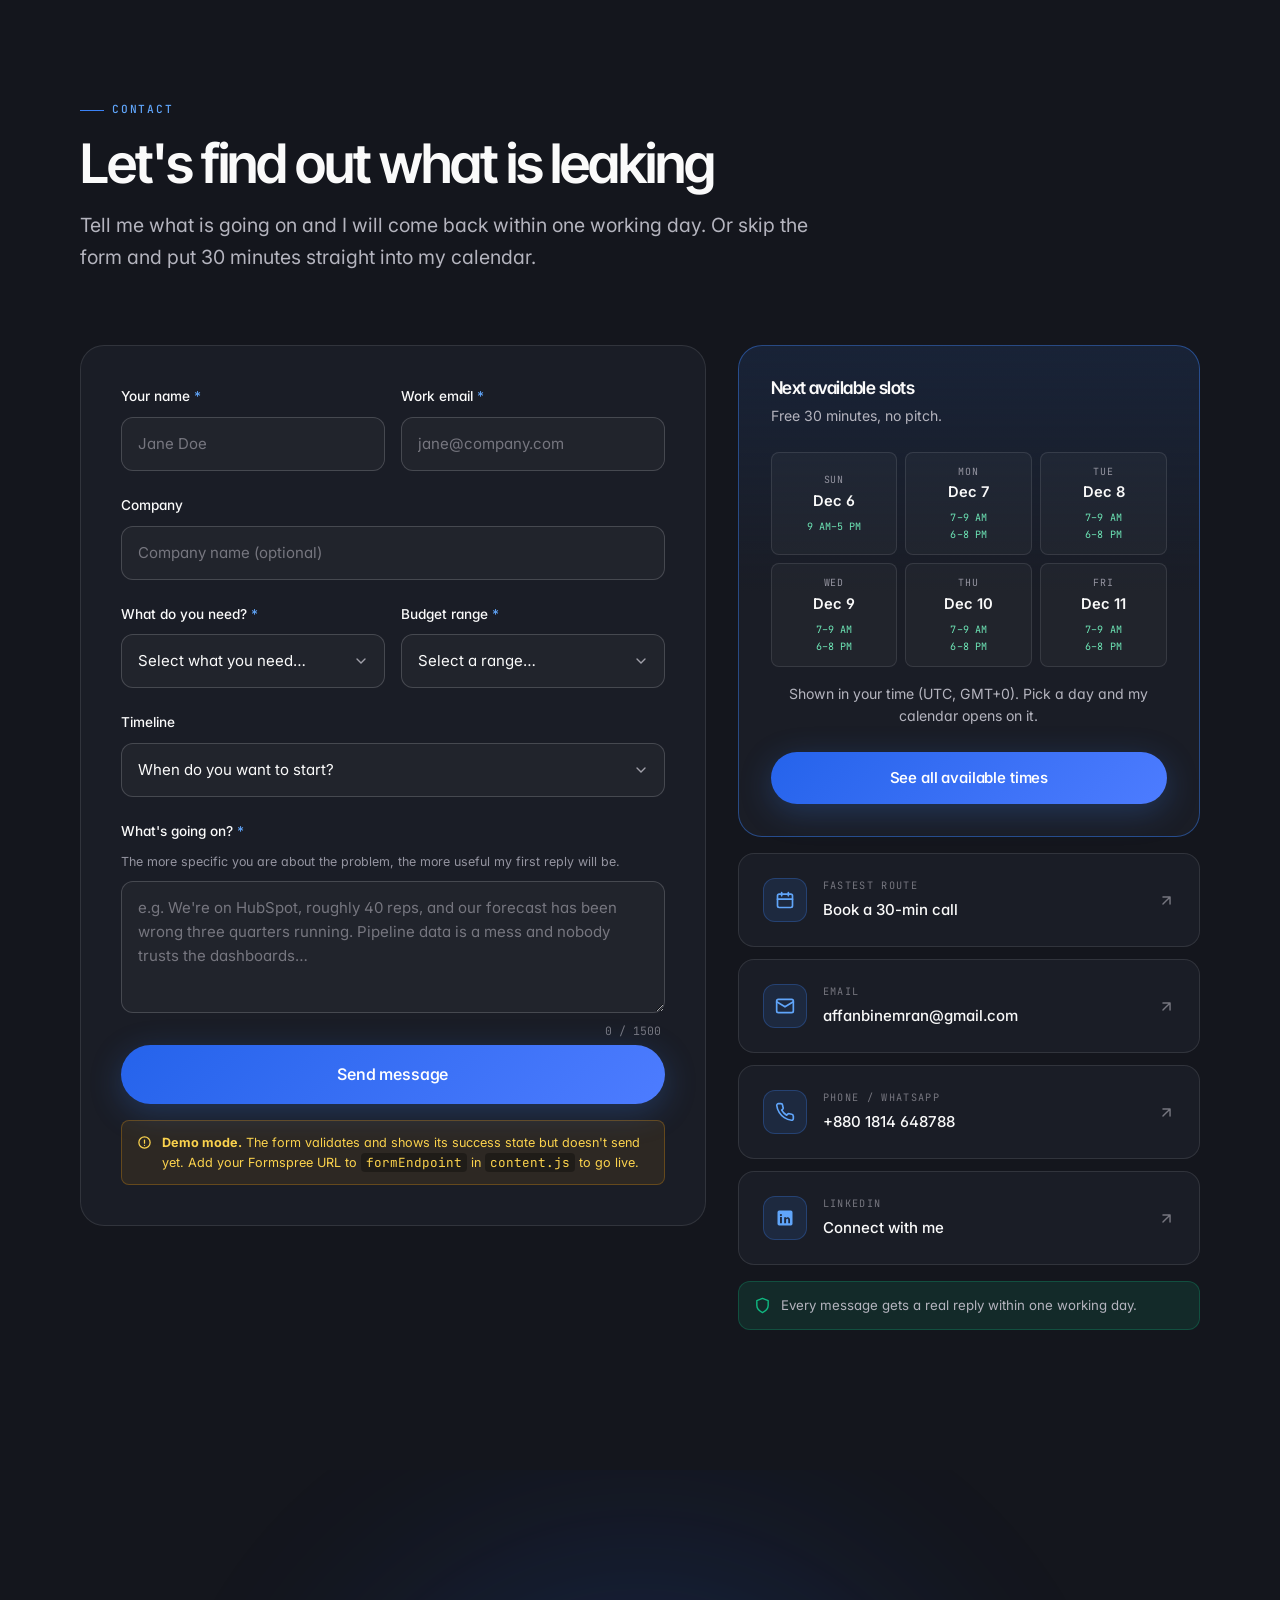
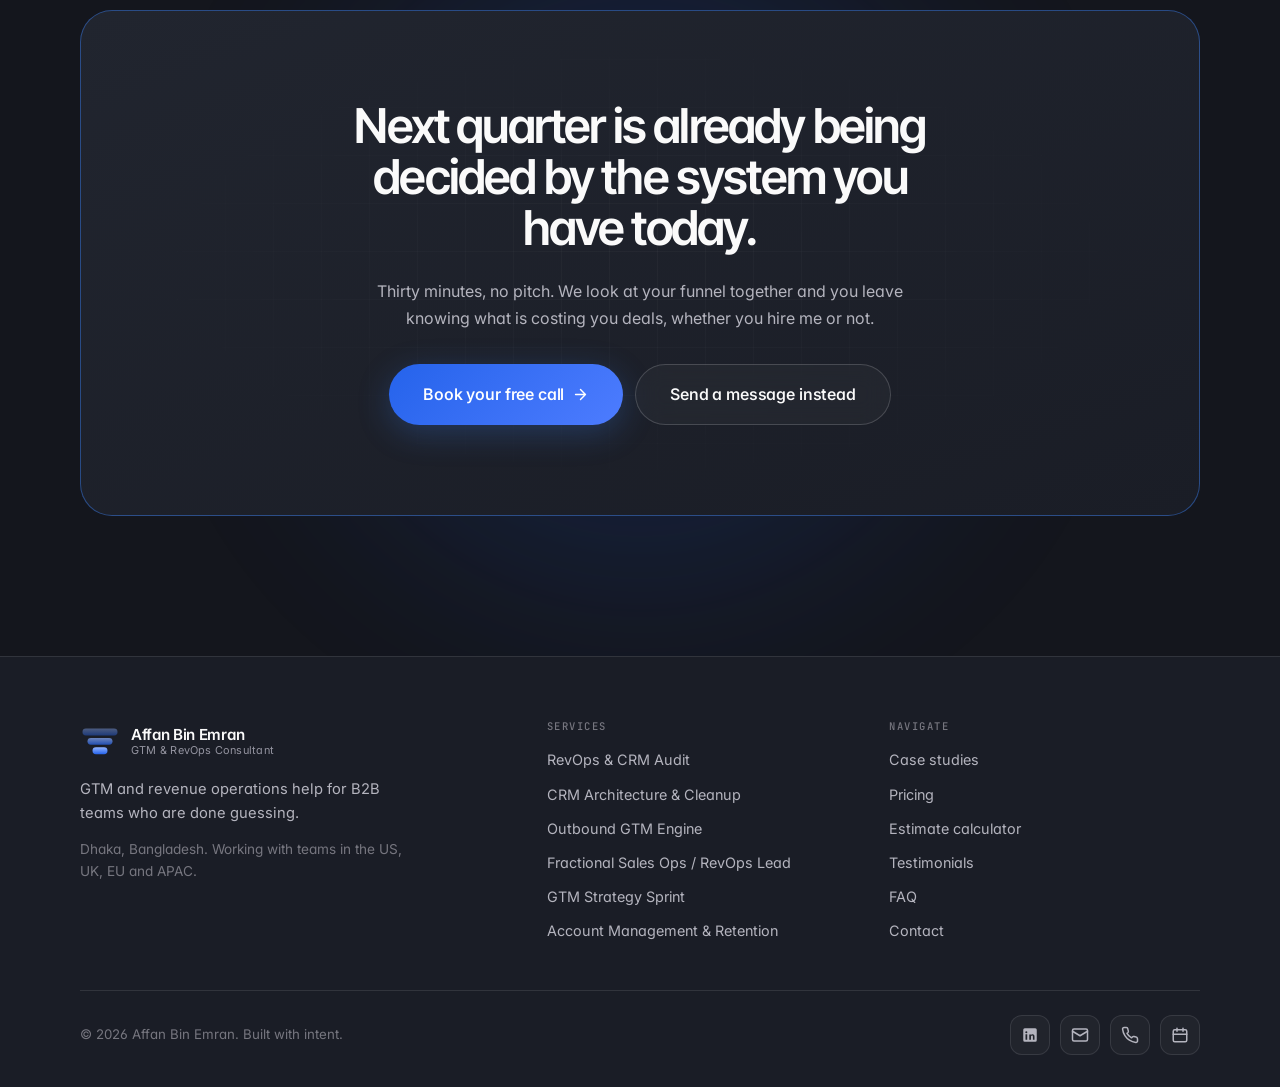
==== commit 66d235fb: "Add the intro video and a funnel logo mark Video: - Transcode the 175MB source to 7.7MB at 576x1092," ====
--- a/index.html
+++ b/index.html
@@ -22,7 +22,7 @@
 <link href="https://fonts.googleapis.com/css2?family=Inter:wght@300;400;450;500;550;600;700&family=Inter+Tight:wght@500;600;650;700&family=JetBrains+Mono:wght@400;500&display=swap" rel="stylesheet">
 
 <!-- Bump ?v= after editing CSS/JS to force browsers past a cached copy -->
-<link rel="stylesheet" href="assets/css/styles.css?v=28">
+<link rel="stylesheet" href="assets/css/styles.css?v=32">
 </head>
 <body>
 
@@ -437,7 +437,7 @@
 <!-- ====================== CASE STUDY MODAL ====================== -->
 <div class="modal-backdrop" id="modalBackdrop"></div>
 
-<script src="assets/js/content.js?v=28"></script>
-<script src="assets/js/app.js?v=28"></script>
+<script src="assets/js/content.js?v=32"></script>
+<script src="assets/js/app.js?v=32"></script>
 </body>
 </html>
--- a/assets/css/styles.css
+++ b/assets/css/styles.css
@@ -369,6 +369,29 @@
   flex-shrink: 0;
   transition: transform var(--dur) var(--ease-spring), box-shadow var(--dur);
 }
+/* Funnel mark. No tile behind it, the glyph is the logo. On hover the bars
+   step down in sequence, like a deal moving through the stages. */
+.brand-mark.has-logo {
+  width: 40px; height: 40px;
+  background: none;
+  border-radius: 0;
+  box-shadow: none;
+  color: transparent;
+  font-size: 0;
+  /* stretch, not center: a centred grid item sizes to content, and an SVG at
+     width:100% then has nothing to resolve against and collapses to zero */
+  place-items: stretch;
+}
+.brand-mark.has-logo svg { width: 100%; height: 100%; display: block; overflow: visible; }
+.brand-mark .bm-bar {
+  transform-box: fill-box;
+  transform-origin: center;
+  transition: transform 380ms var(--ease-spring), opacity 380ms var(--ease-out);
+}
+.brand:hover .bm-bar:nth-of-type(1) { transform: translateY(1.5px) scaleX(0.92); }
+.brand:hover .bm-bar:nth-of-type(2) { transform: translateY(0.5px); transition-delay: 60ms; }
+.brand:hover .bm-bar:nth-of-type(3) { transform: translateY(-1.5px) scaleX(1.14); transition-delay: 120ms; }
+
 /* The mark is his head with the background cut out, split into a 3x3 grid of
    shards. At rest the pieces sit slightly apart and tilted. On hover they snap
    back into one clean face. No circle, no tile, no monogram. */
@@ -1493,6 +1516,9 @@
 }
 .video-frame { position: relative; aspect-ratio: 9 / 16; background: #000; }
 .video-frame iframe, .video-frame video { position: absolute; inset: 0; width: 100%; height: 100%; border: 0; }
+/* Source is slightly taller than 9:16, so contain it rather than let the
+   default stretch it. Thin bars beat a distorted face. */
+.video-frame video { object-fit: contain; background: #000; }
 .video-placeholder {
   position: absolute; inset: 0;
   display: grid; place-items: center;
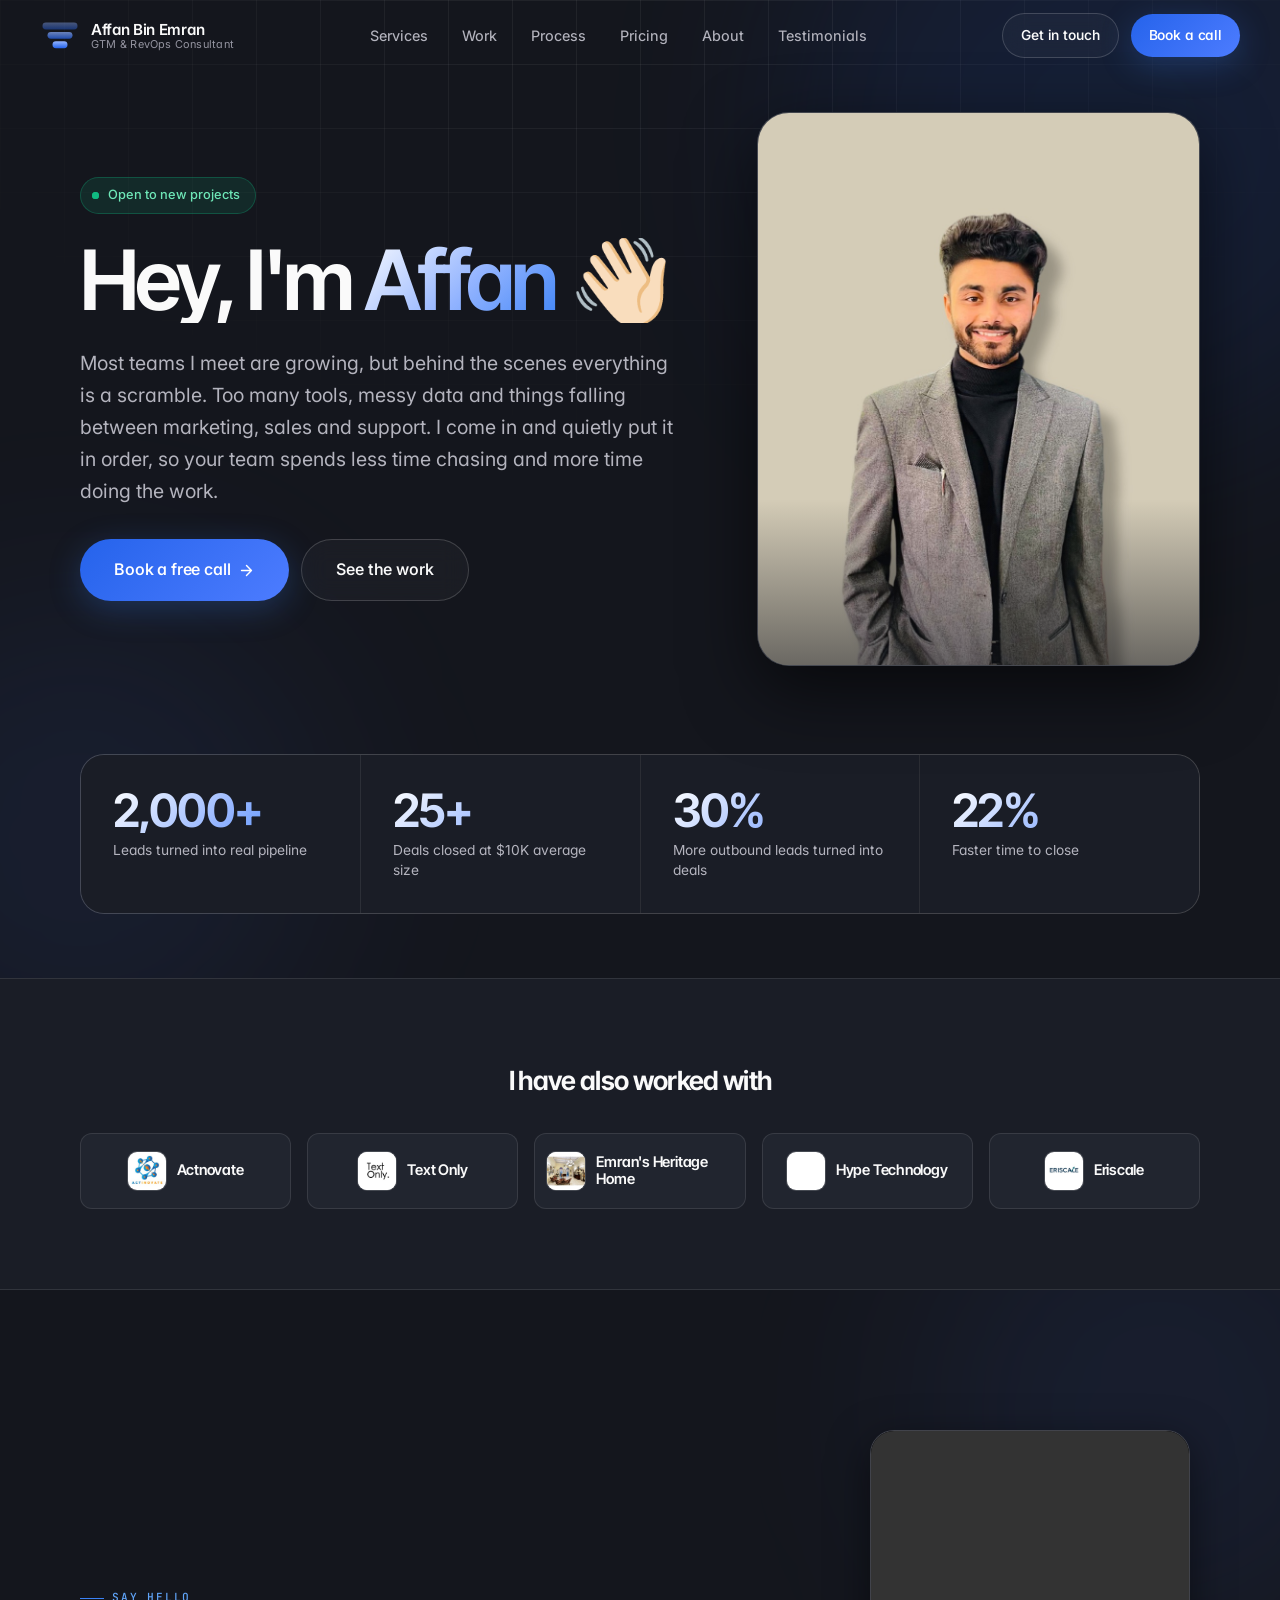
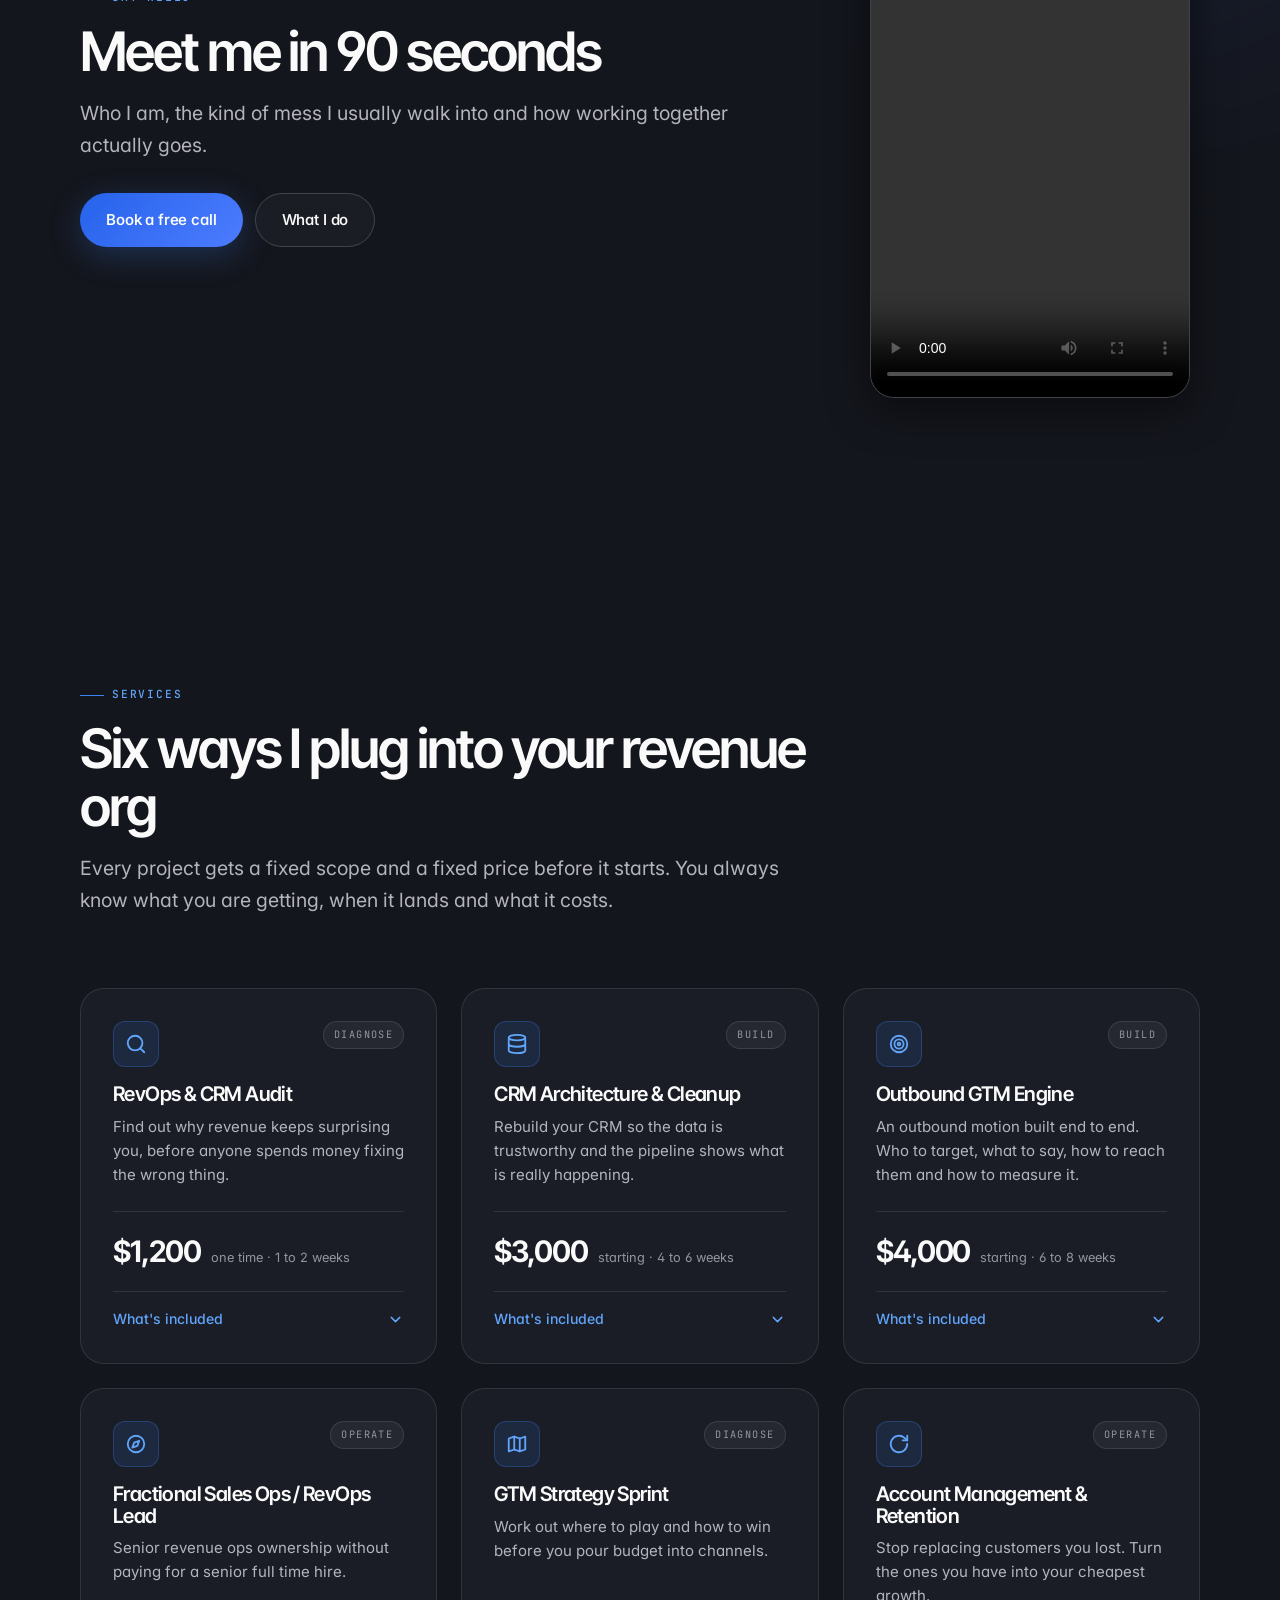
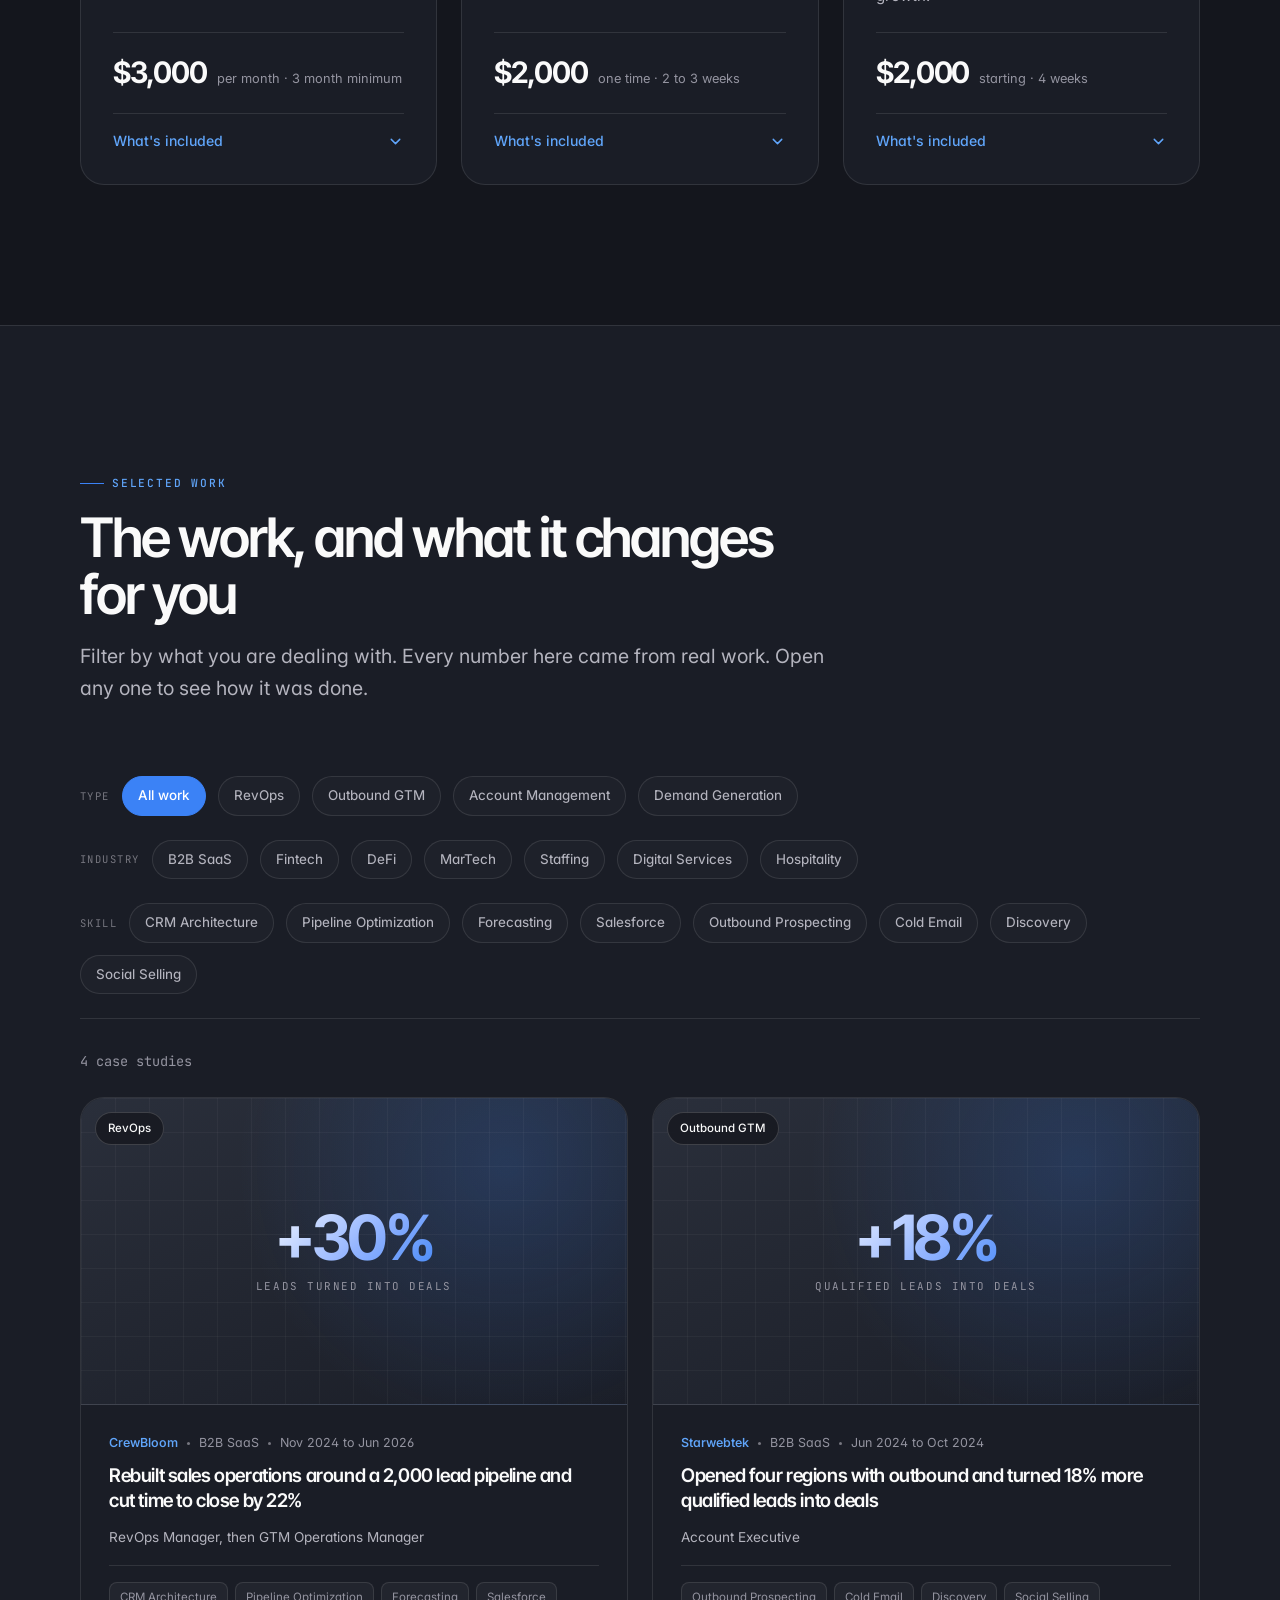
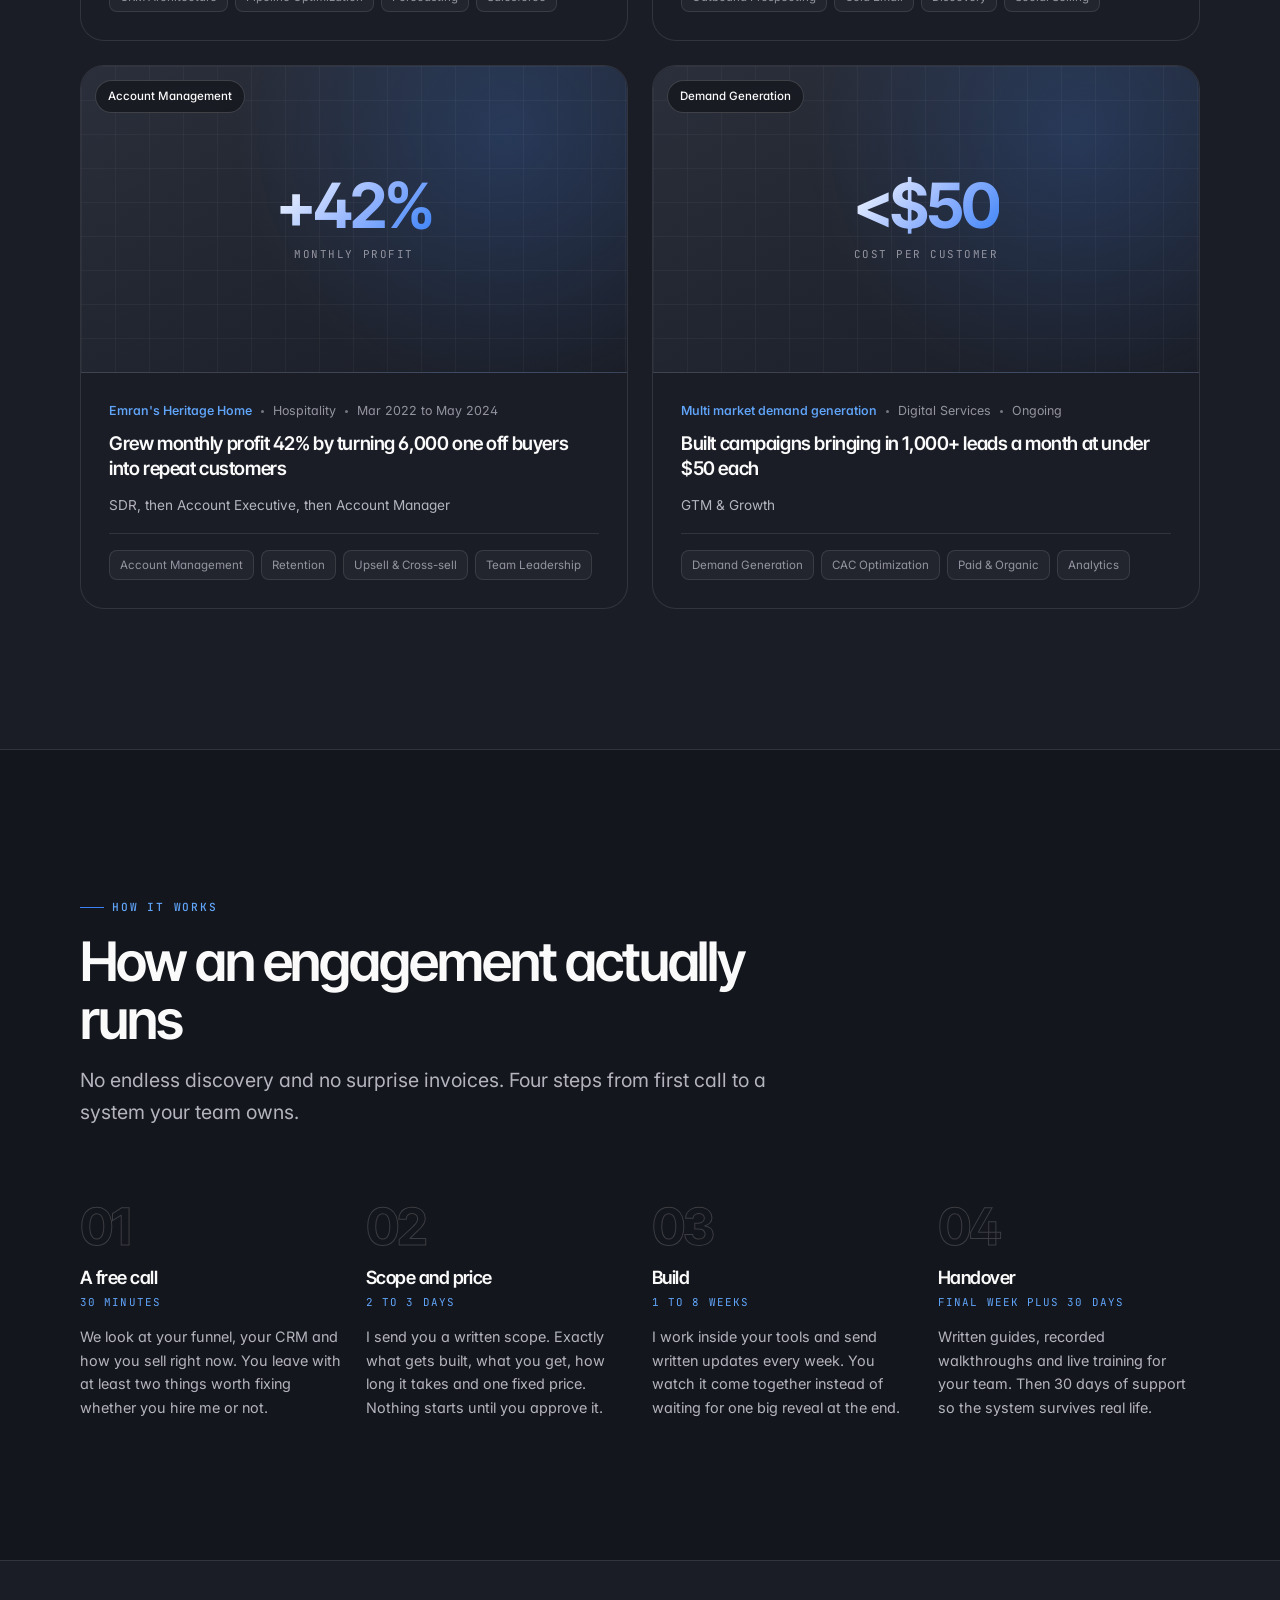
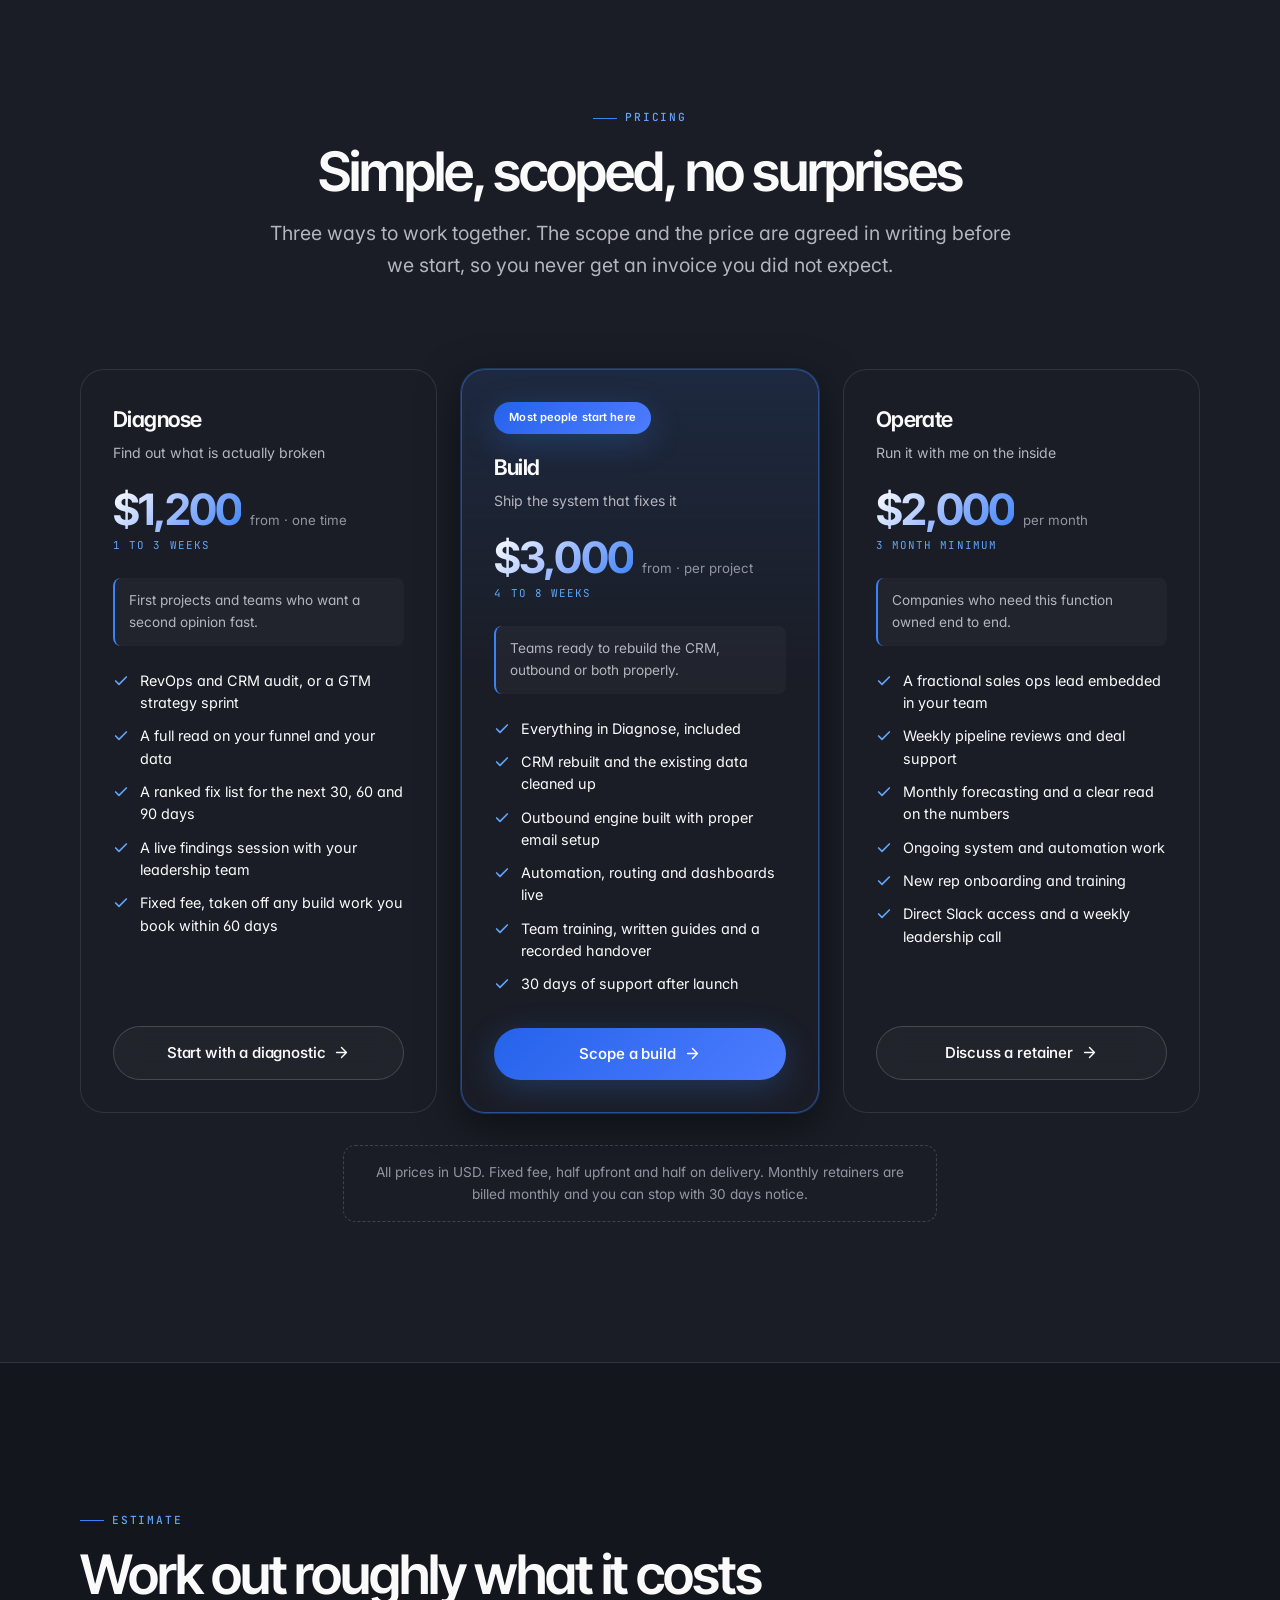
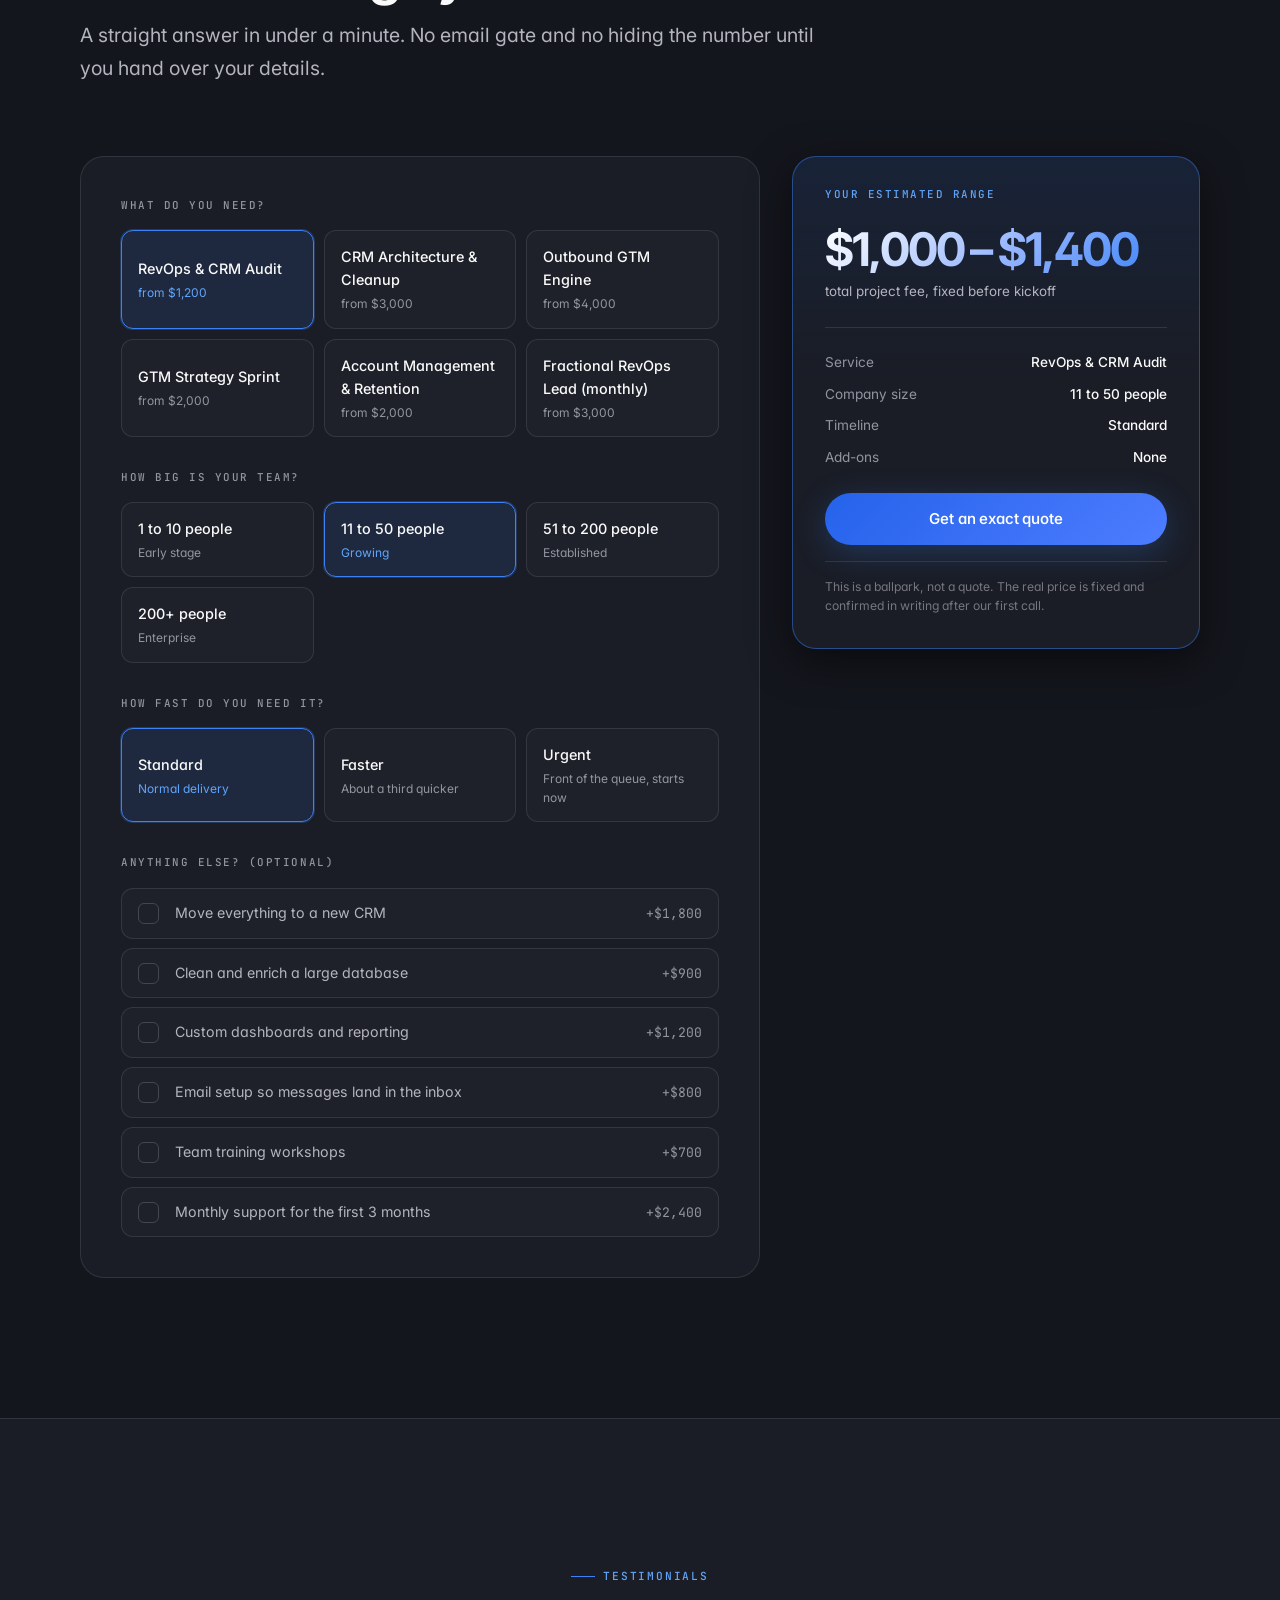
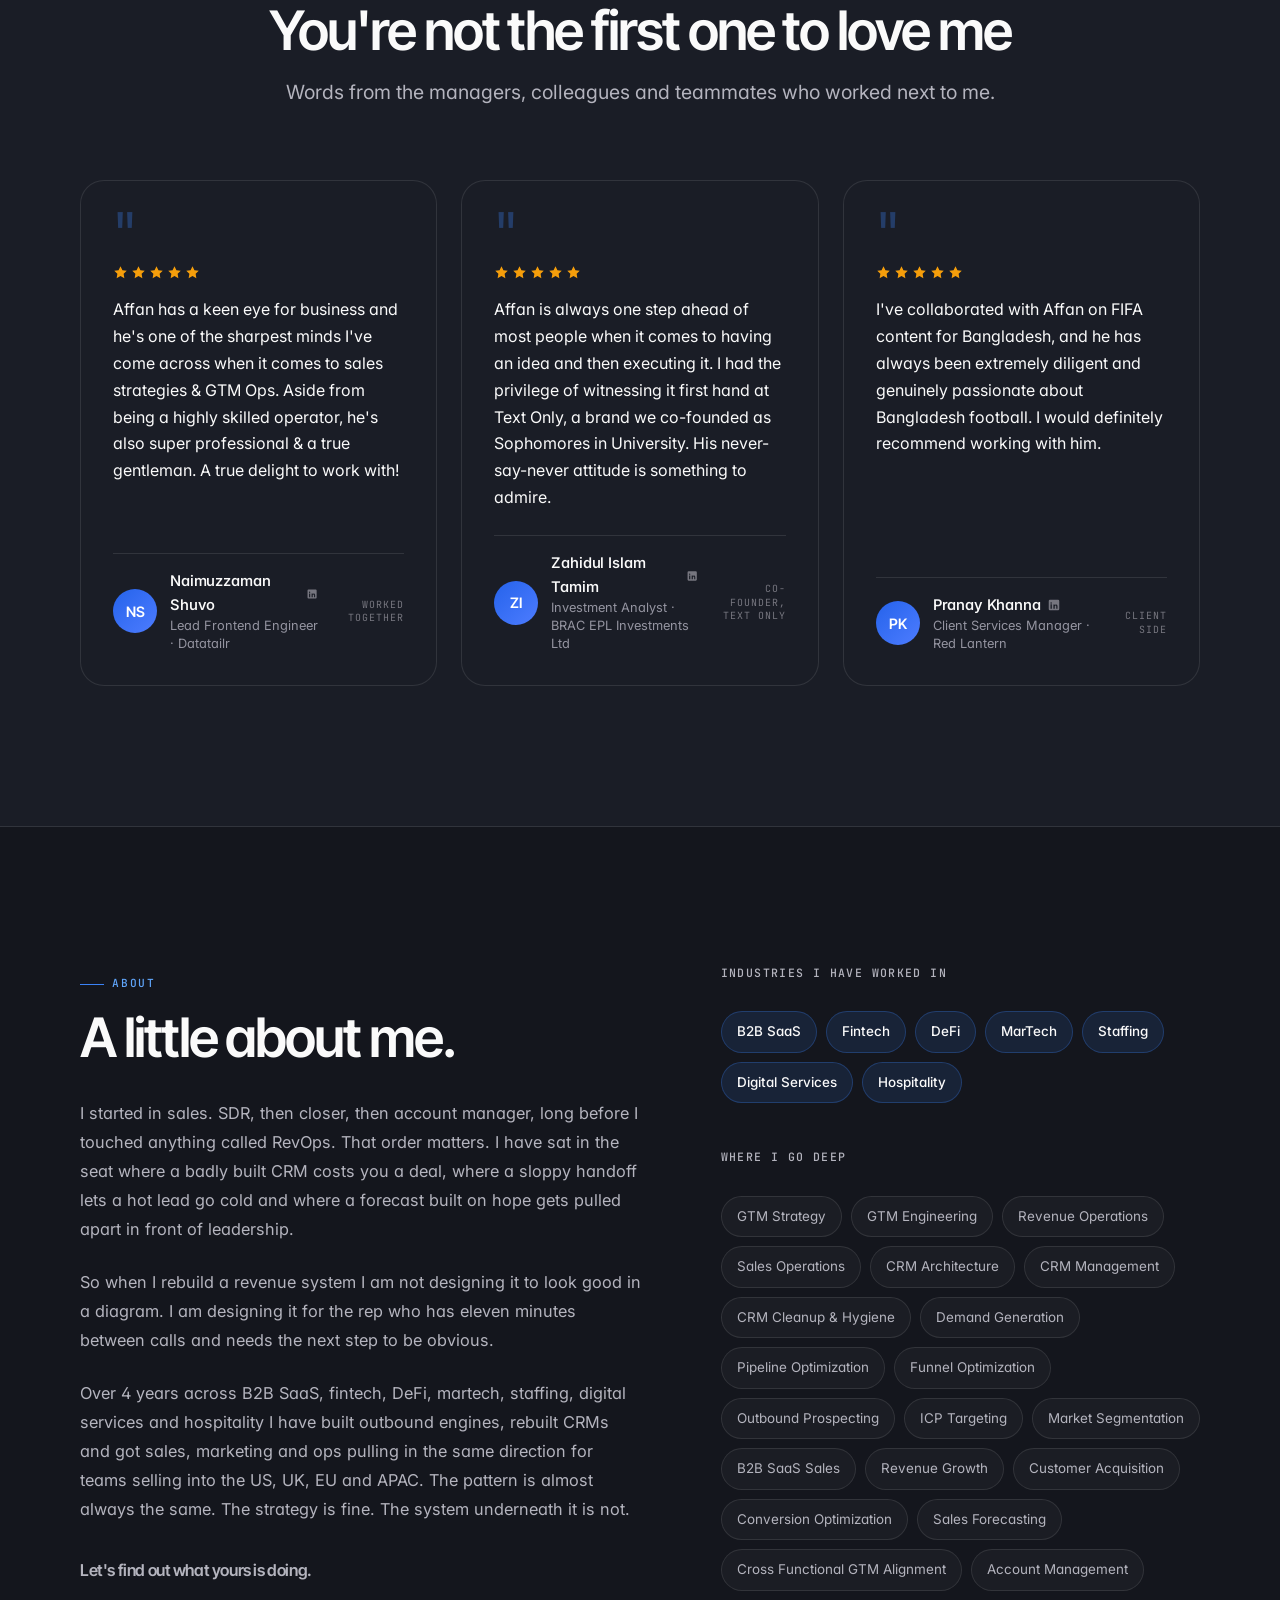
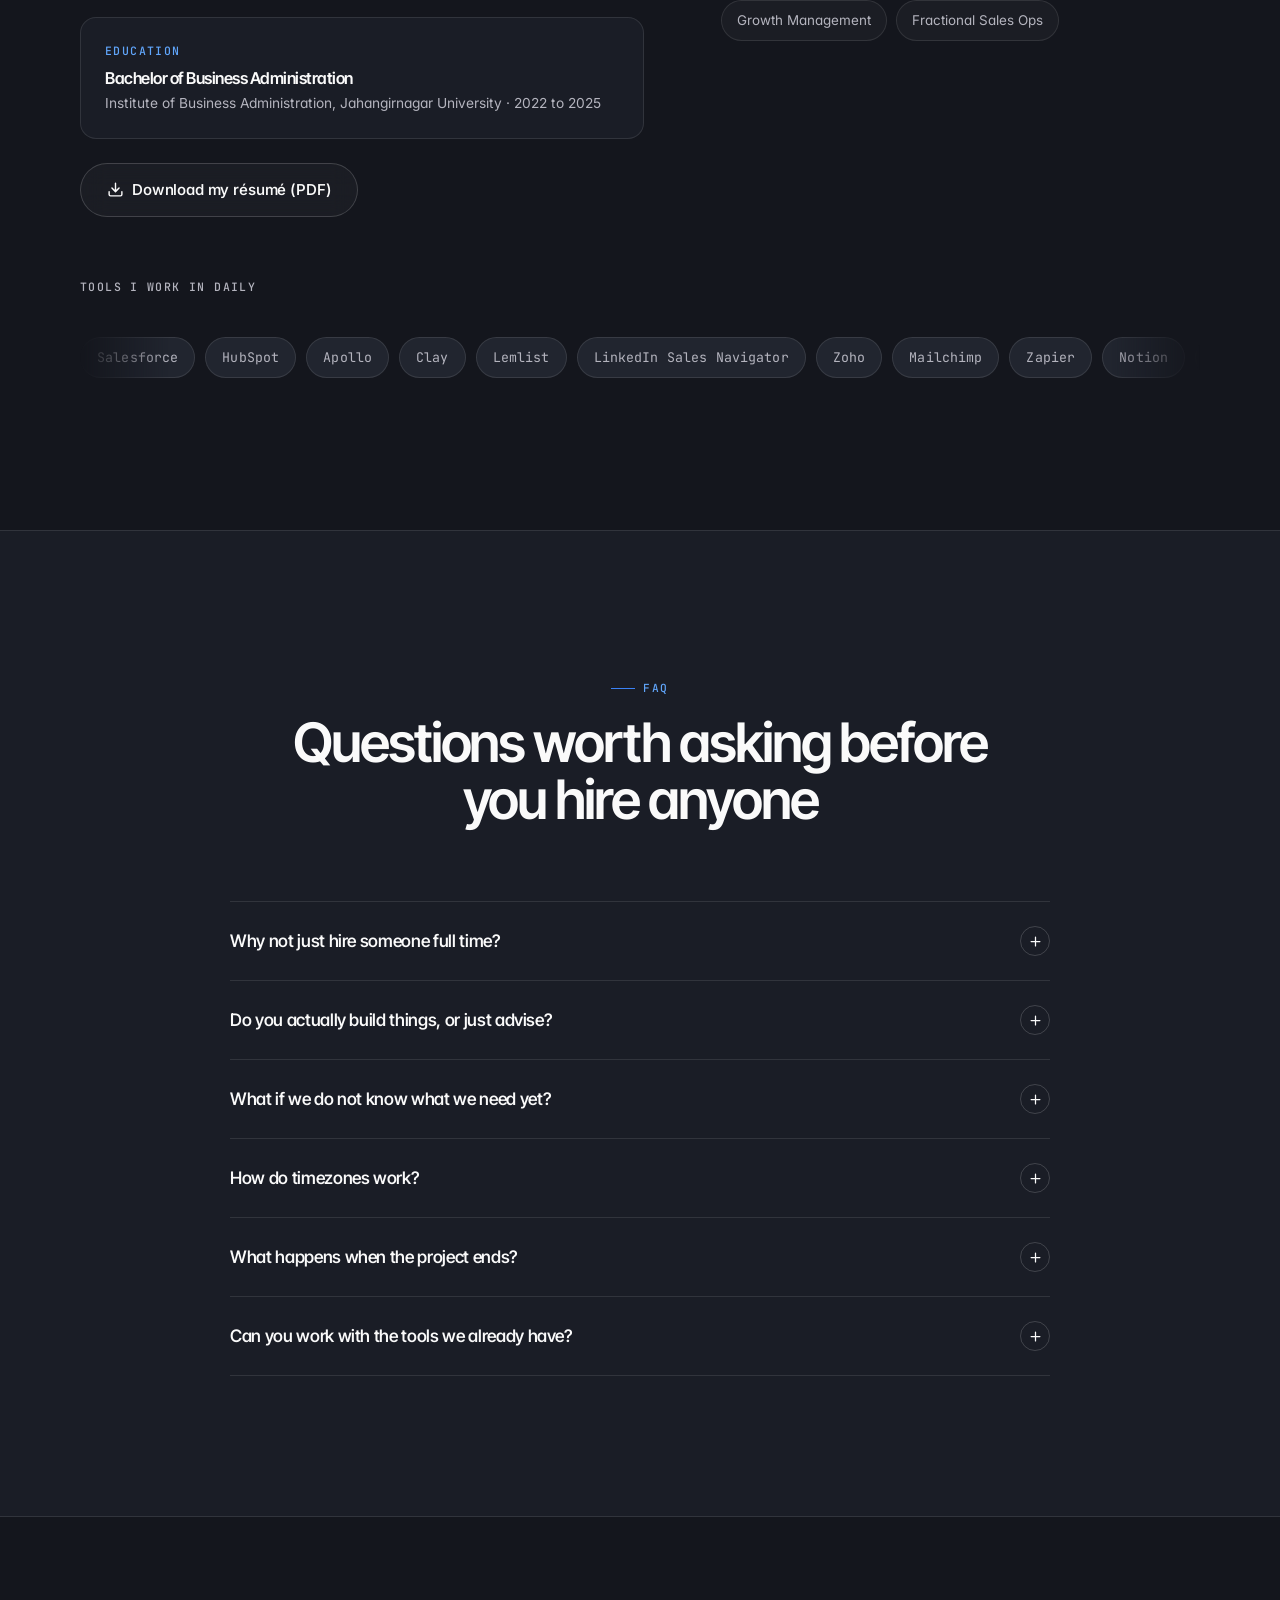
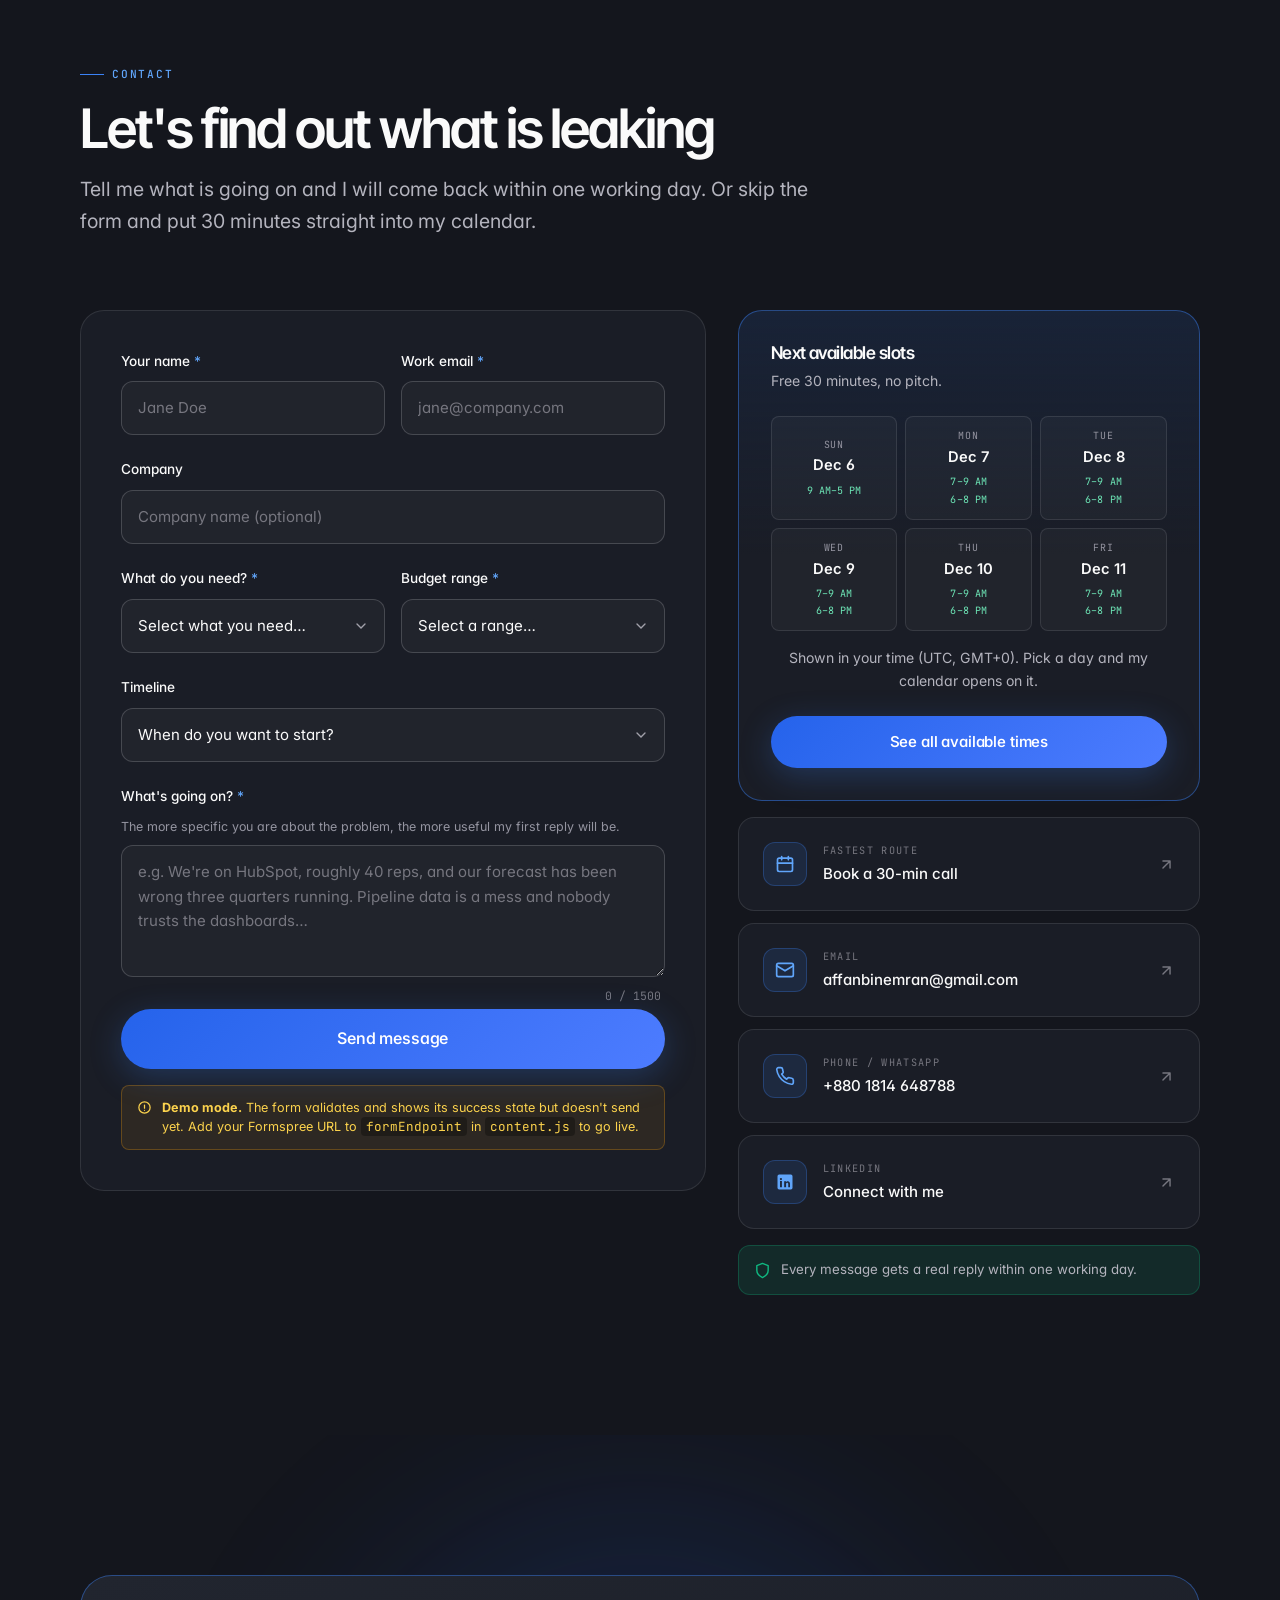
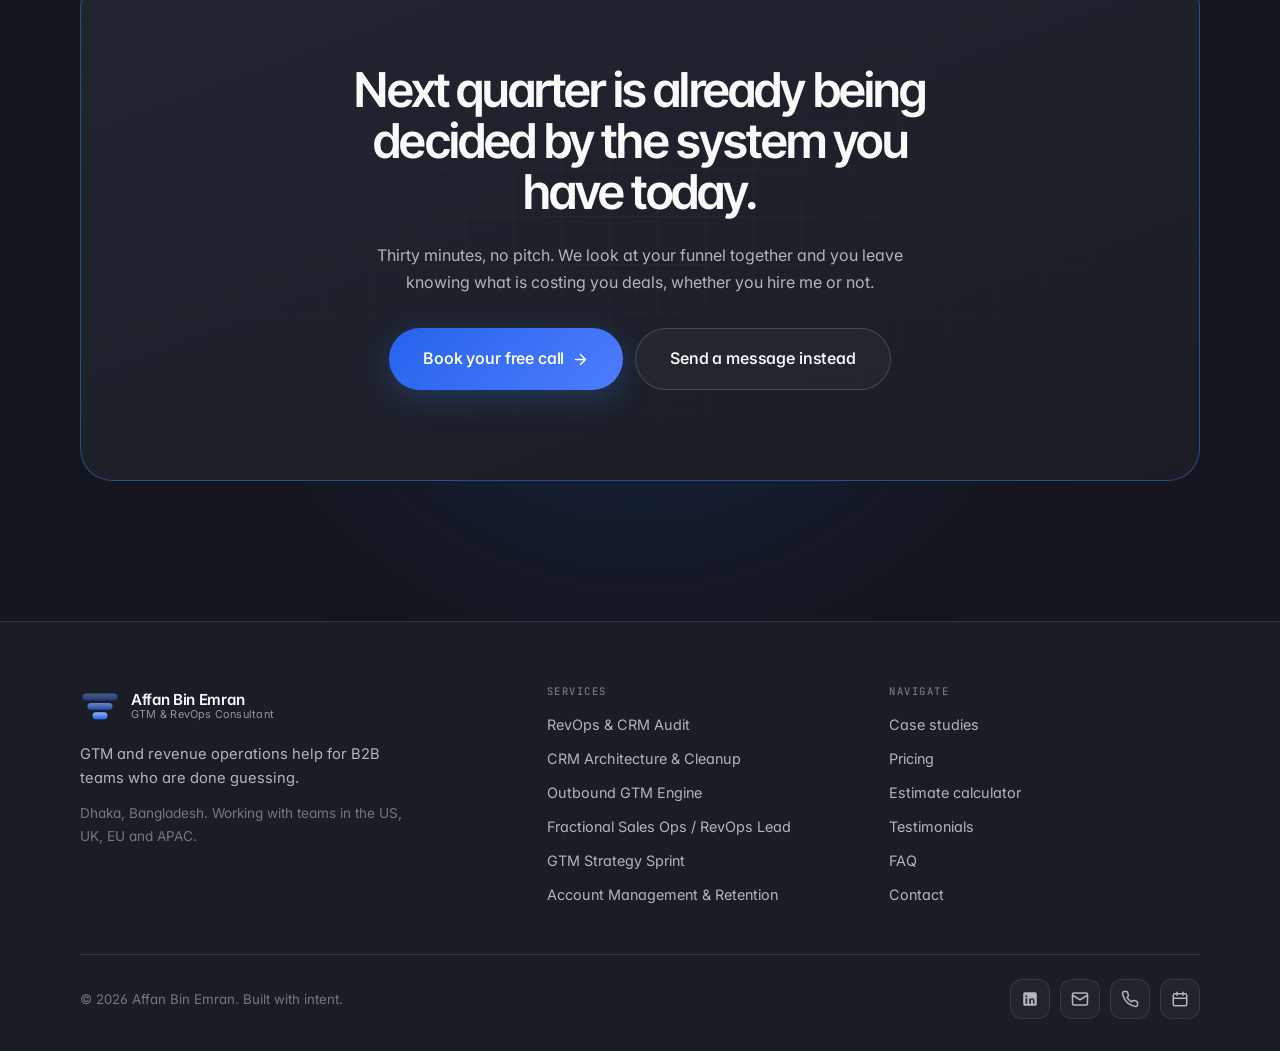
==== commit 4cc4c298: "Fit the video frame to the video's own dimensions The frame was fixed at 9:16 while the video is 576" ====
--- a/index.html
+++ b/index.html
@@ -22,7 +22,7 @@
 <link href="https://fonts.googleapis.com/css2?family=Inter:wght@300;400;450;500;550;600;700&family=Inter+Tight:wght@500;600;650;700&family=JetBrains+Mono:wght@400;500&display=swap" rel="stylesheet">
 
 <!-- Bump ?v= after editing CSS/JS to force browsers past a cached copy -->
-<link rel="stylesheet" href="assets/css/styles.css?v=32">
+<link rel="stylesheet" href="assets/css/styles.css?v=33">
 </head>
 <body>
 
@@ -437,7 +437,7 @@
 <!-- ====================== CASE STUDY MODAL ====================== -->
 <div class="modal-backdrop" id="modalBackdrop"></div>
 
-<script src="assets/js/content.js?v=32"></script>
-<script src="assets/js/app.js?v=32"></script>
+<script src="assets/js/content.js?v=33"></script>
+<script src="assets/js/app.js?v=33"></script>
 </body>
 </html>
--- a/assets/css/styles.css
+++ b/assets/css/styles.css
@@ -1512,13 +1512,16 @@
 .video-card {
   border: 1px solid var(--border-hi); border-radius: var(--r-xl);
   overflow: hidden; background: var(--bg-elev-1); box-shadow: var(--shadow-lg);
-  max-width: 360px; margin-inline: auto;
-}
-.video-frame { position: relative; aspect-ratio: 9 / 16; background: #000; }
+  /* narrower than its column, so the page shows either side of the video */
+  max-width: 320px; margin-inline: auto;
+}
+/* The frame takes the video's own ratio, set from the file's real dimensions
+   once its metadata loads. 9/16 is only the placeholder default. */
+.video-frame { position: relative; aspect-ratio: var(--video-ratio, 9 / 16); background: #000; }
 .video-frame iframe, .video-frame video { position: absolute; inset: 0; width: 100%; height: 100%; border: 0; }
-/* Source is slightly taller than 9:16, so contain it rather than let the
-   default stretch it. Thin bars beat a distorted face. */
-.video-frame video { object-fit: contain; background: #000; }
+/* The frame already matches the video's ratio, so cover fills it exactly with
+   nothing cropped and no letterboxing. */
+.video-frame video { object-fit: cover; }
 .video-placeholder {
   position: absolute; inset: 0;
   display: grid; place-items: center;
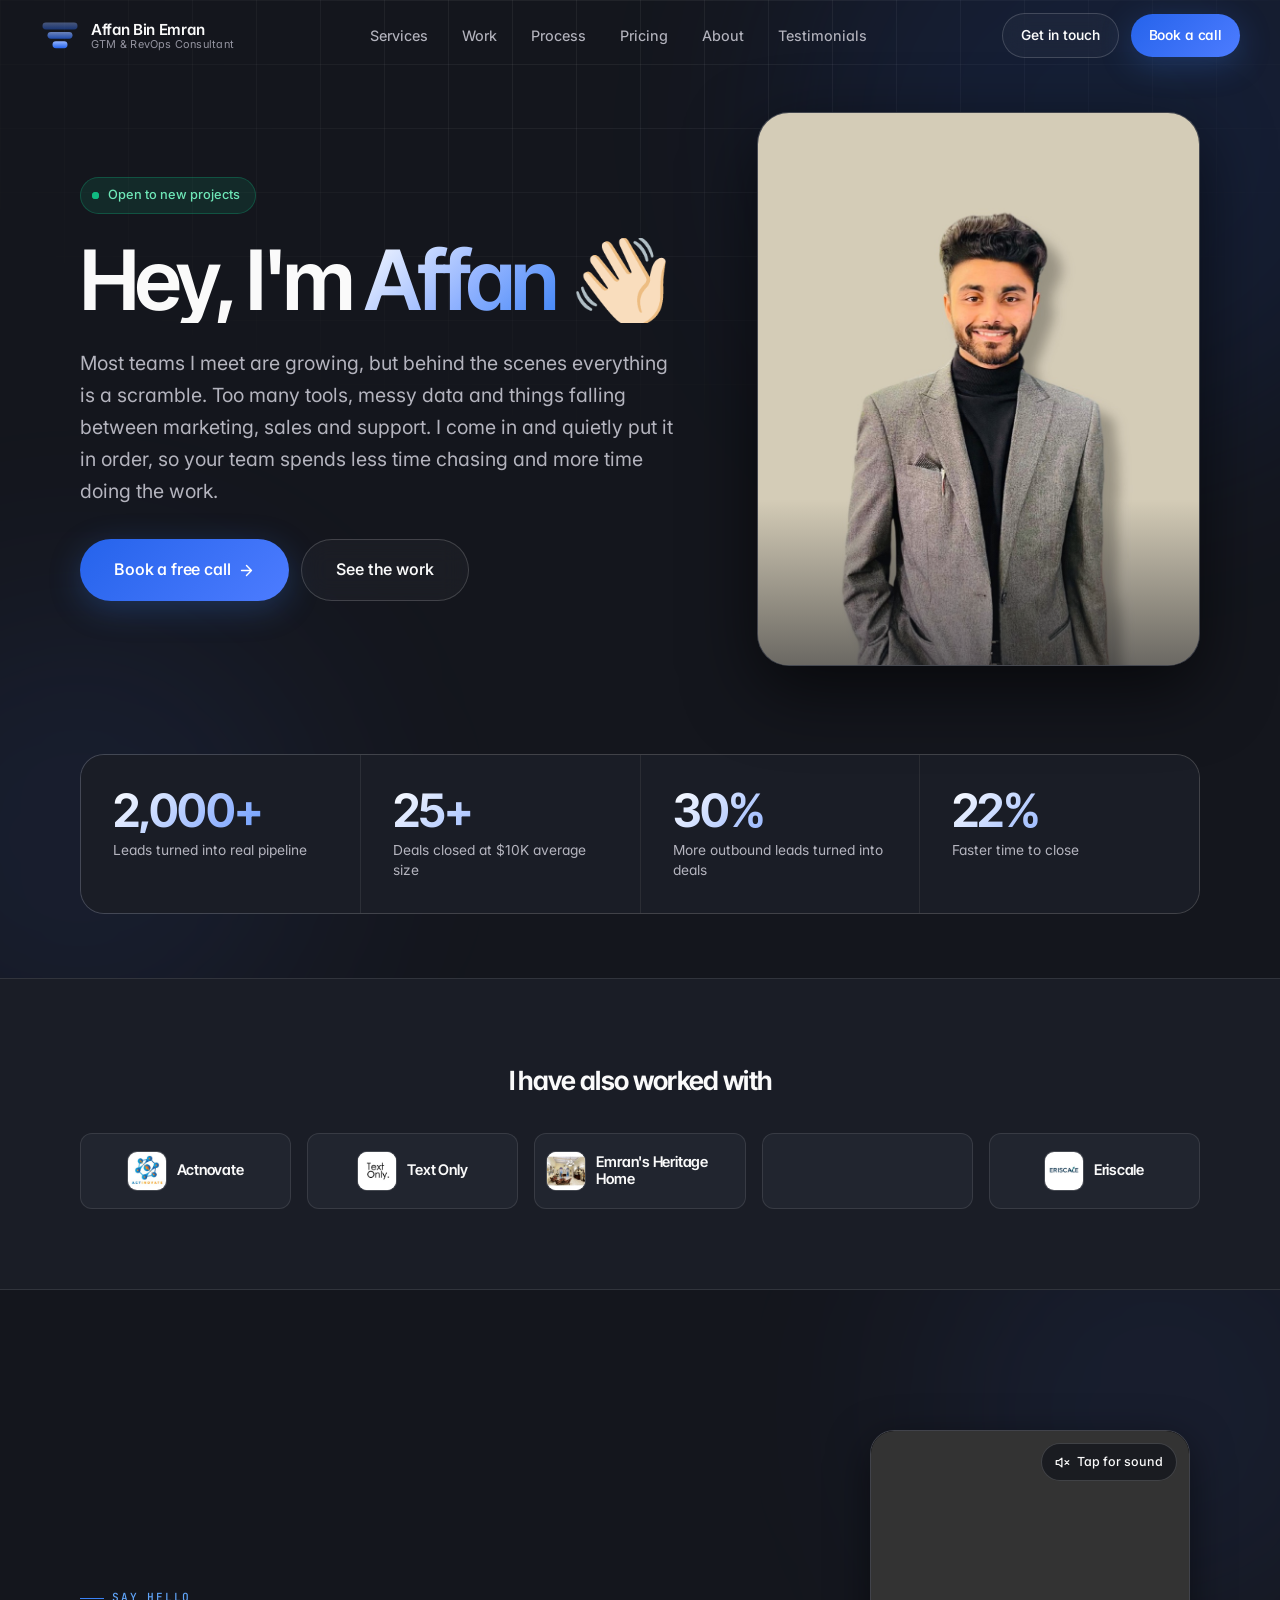
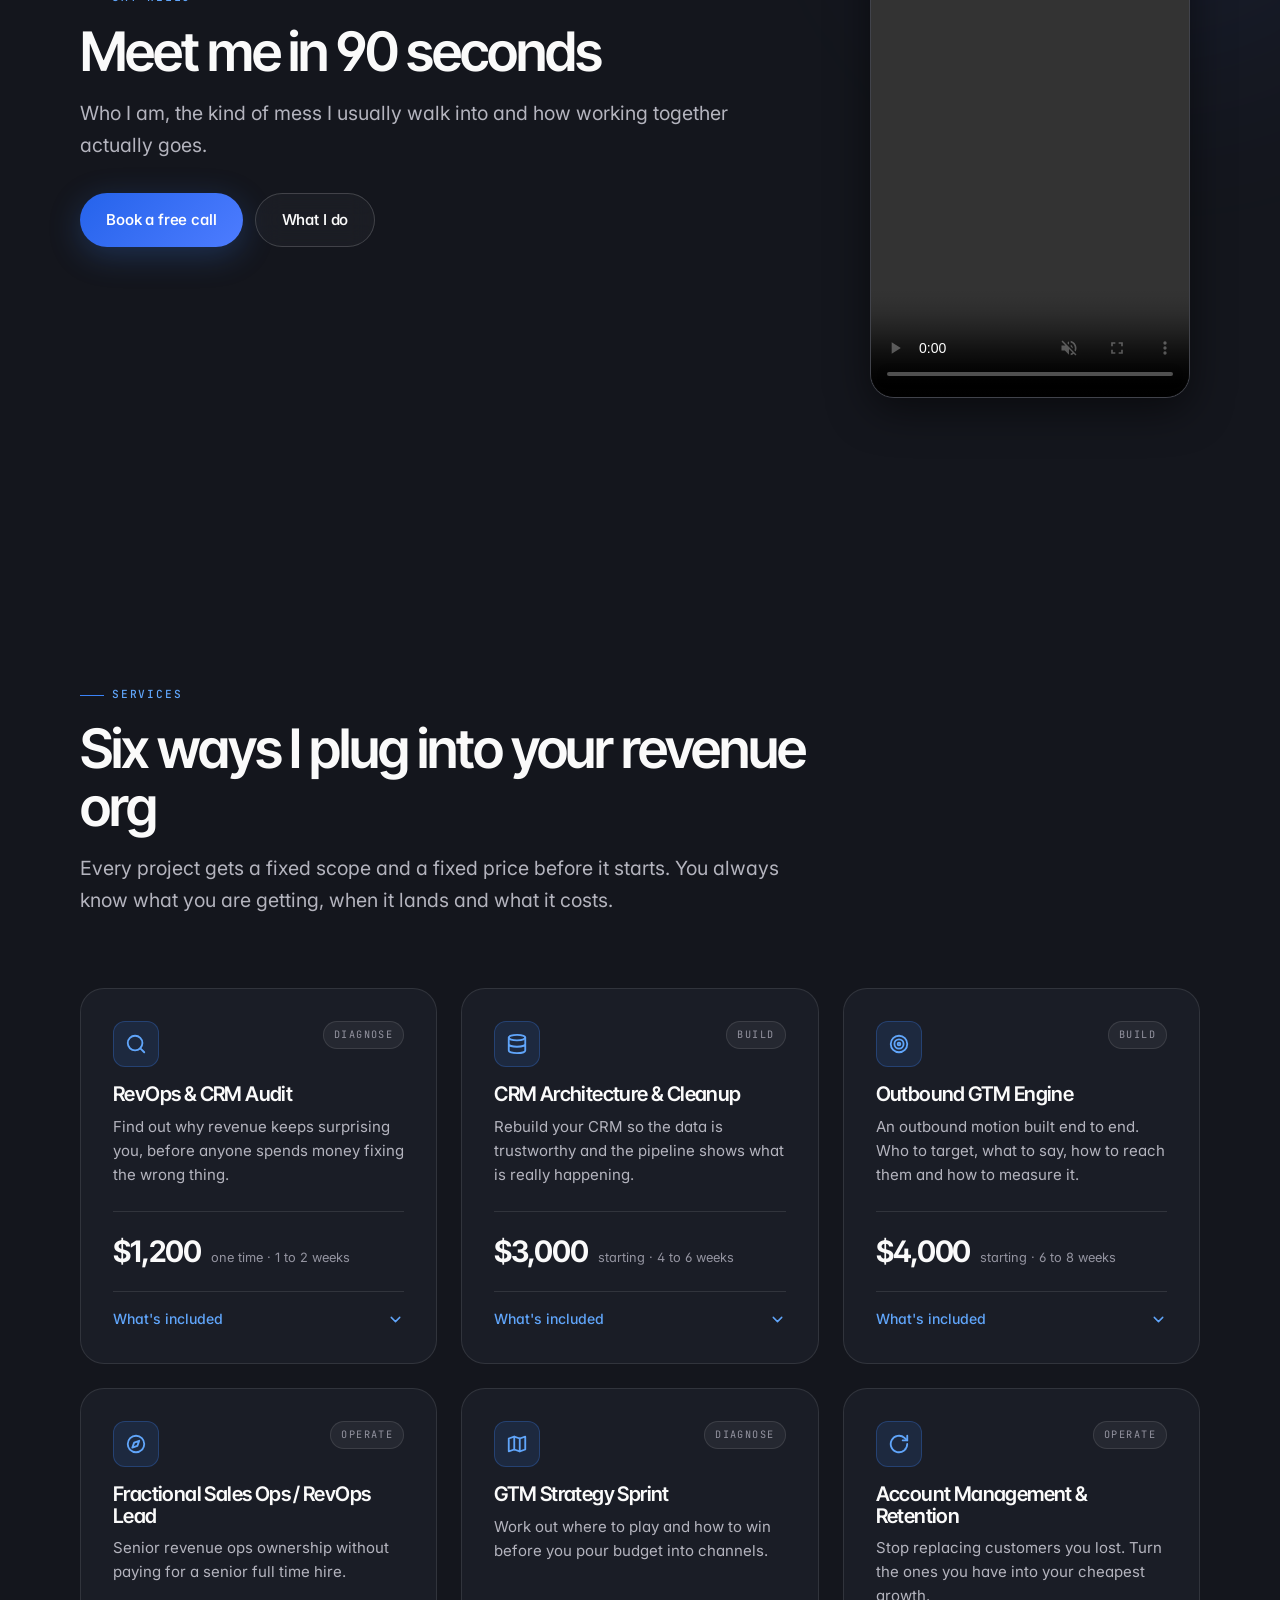
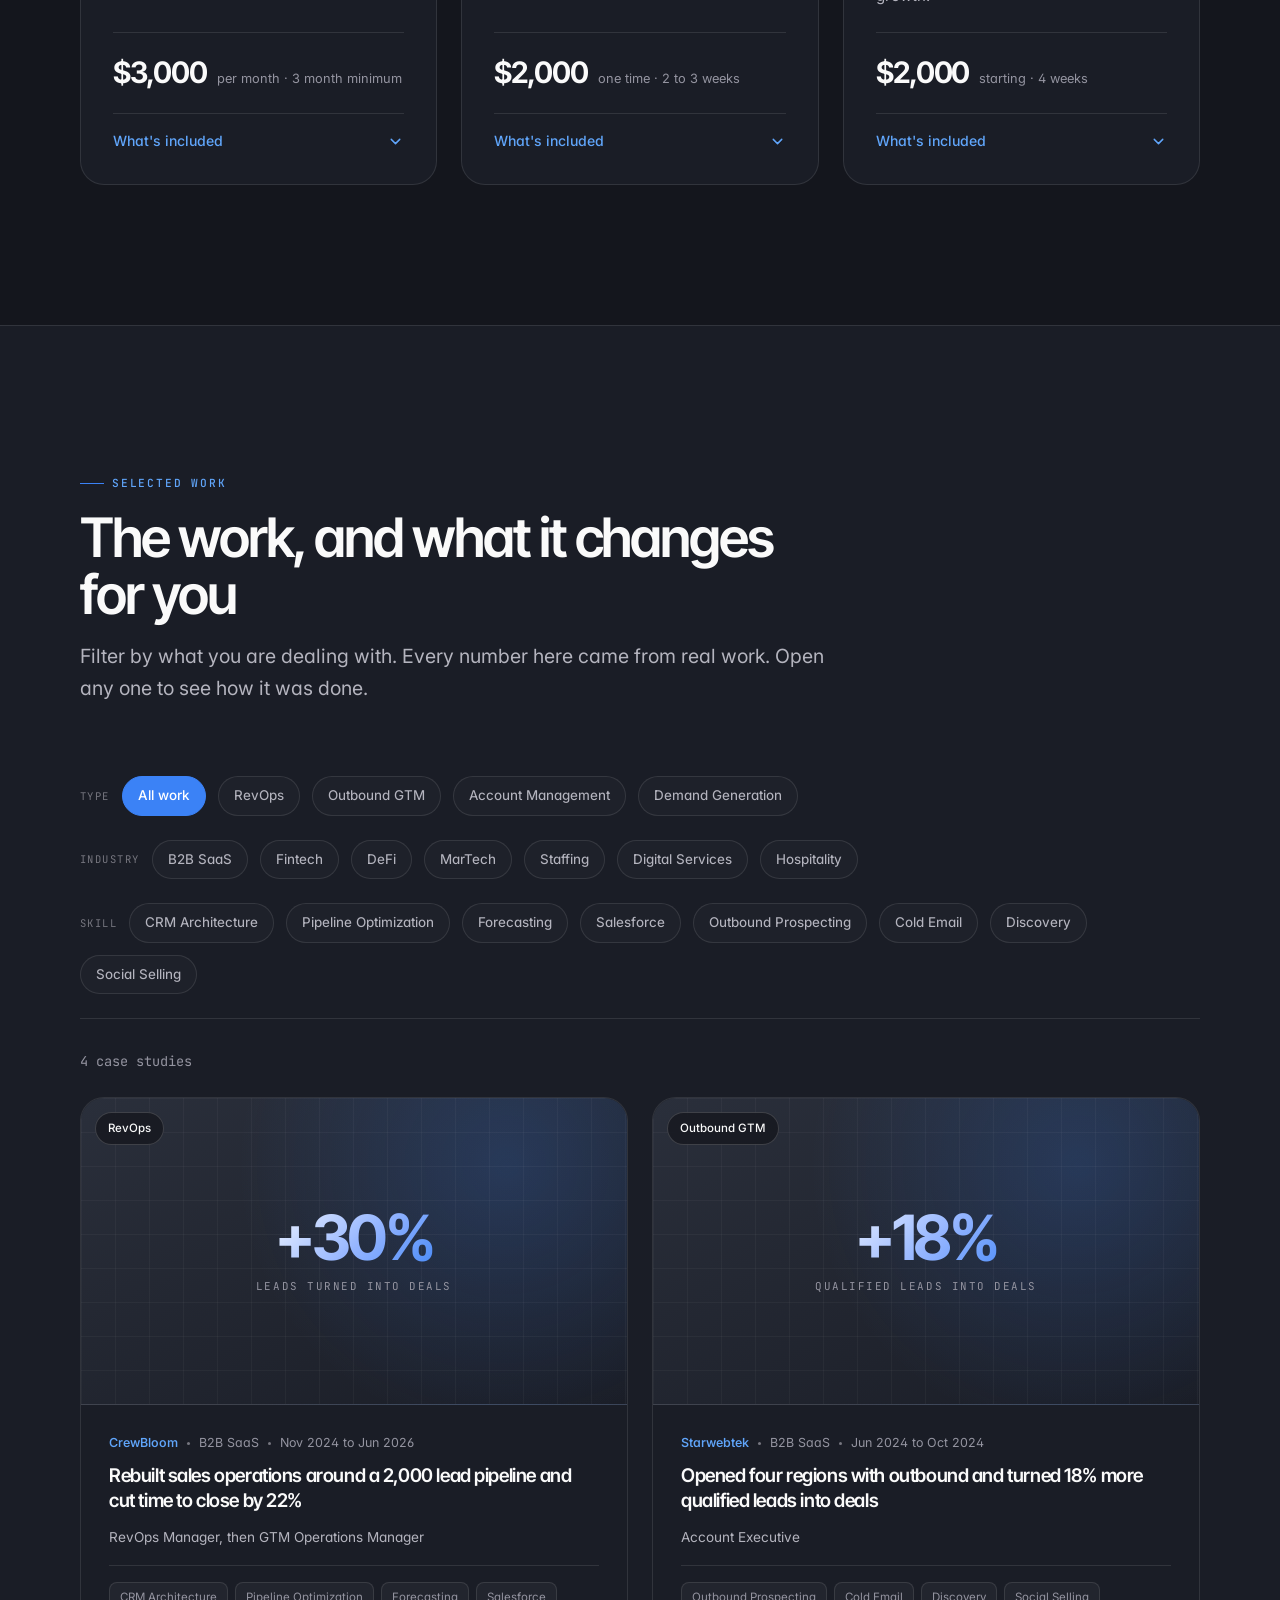
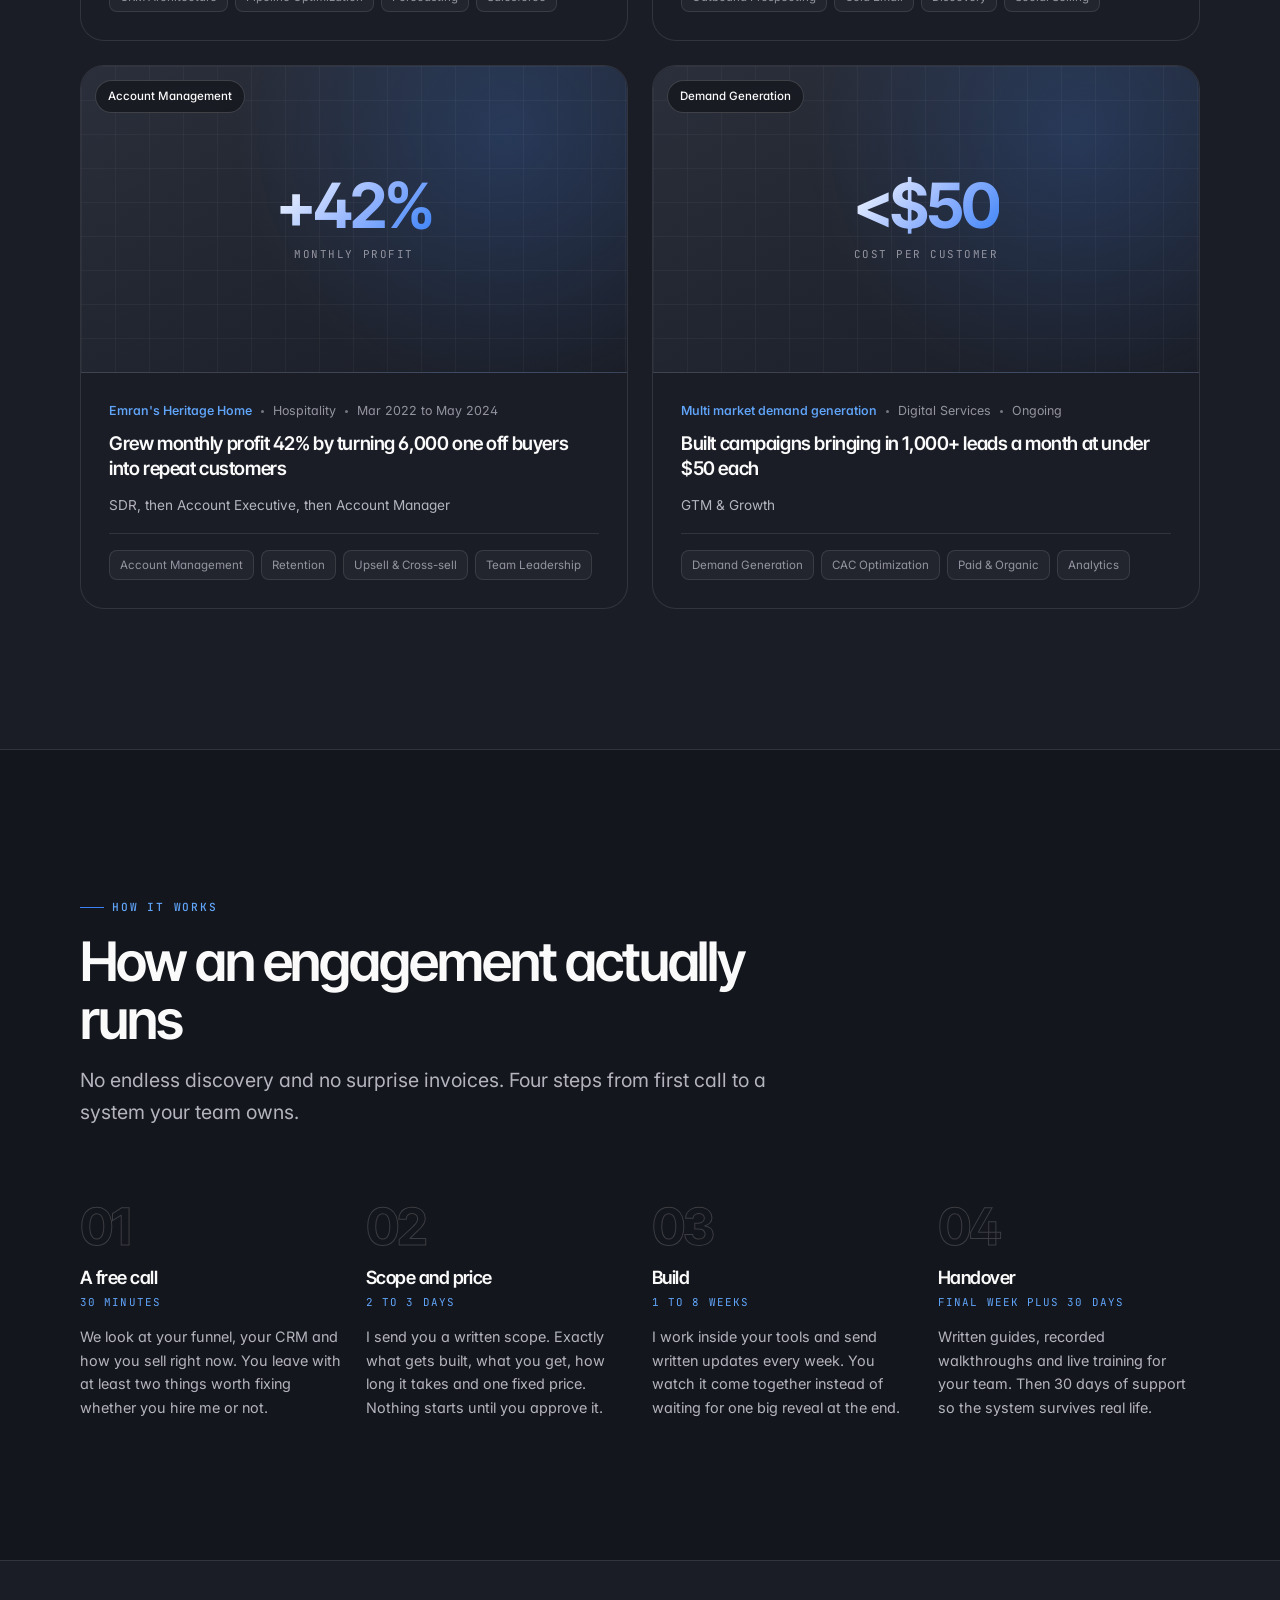
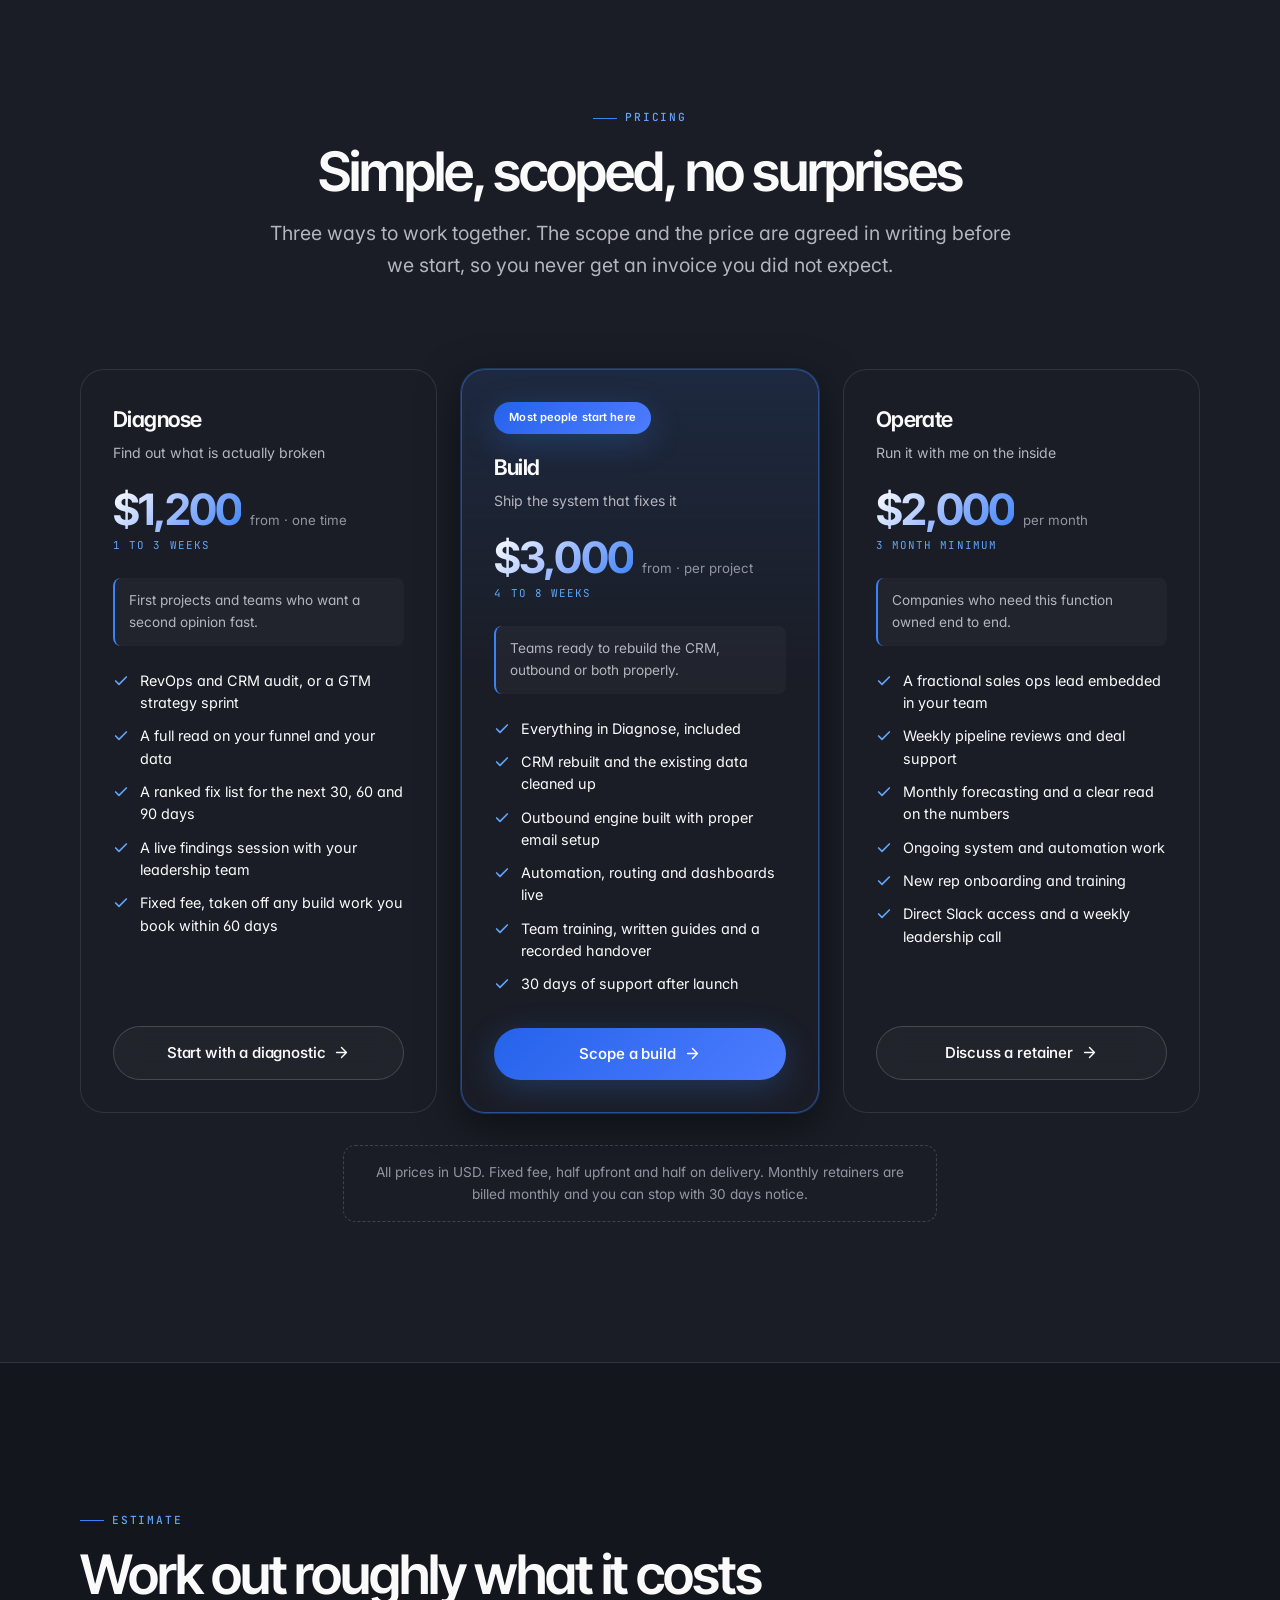
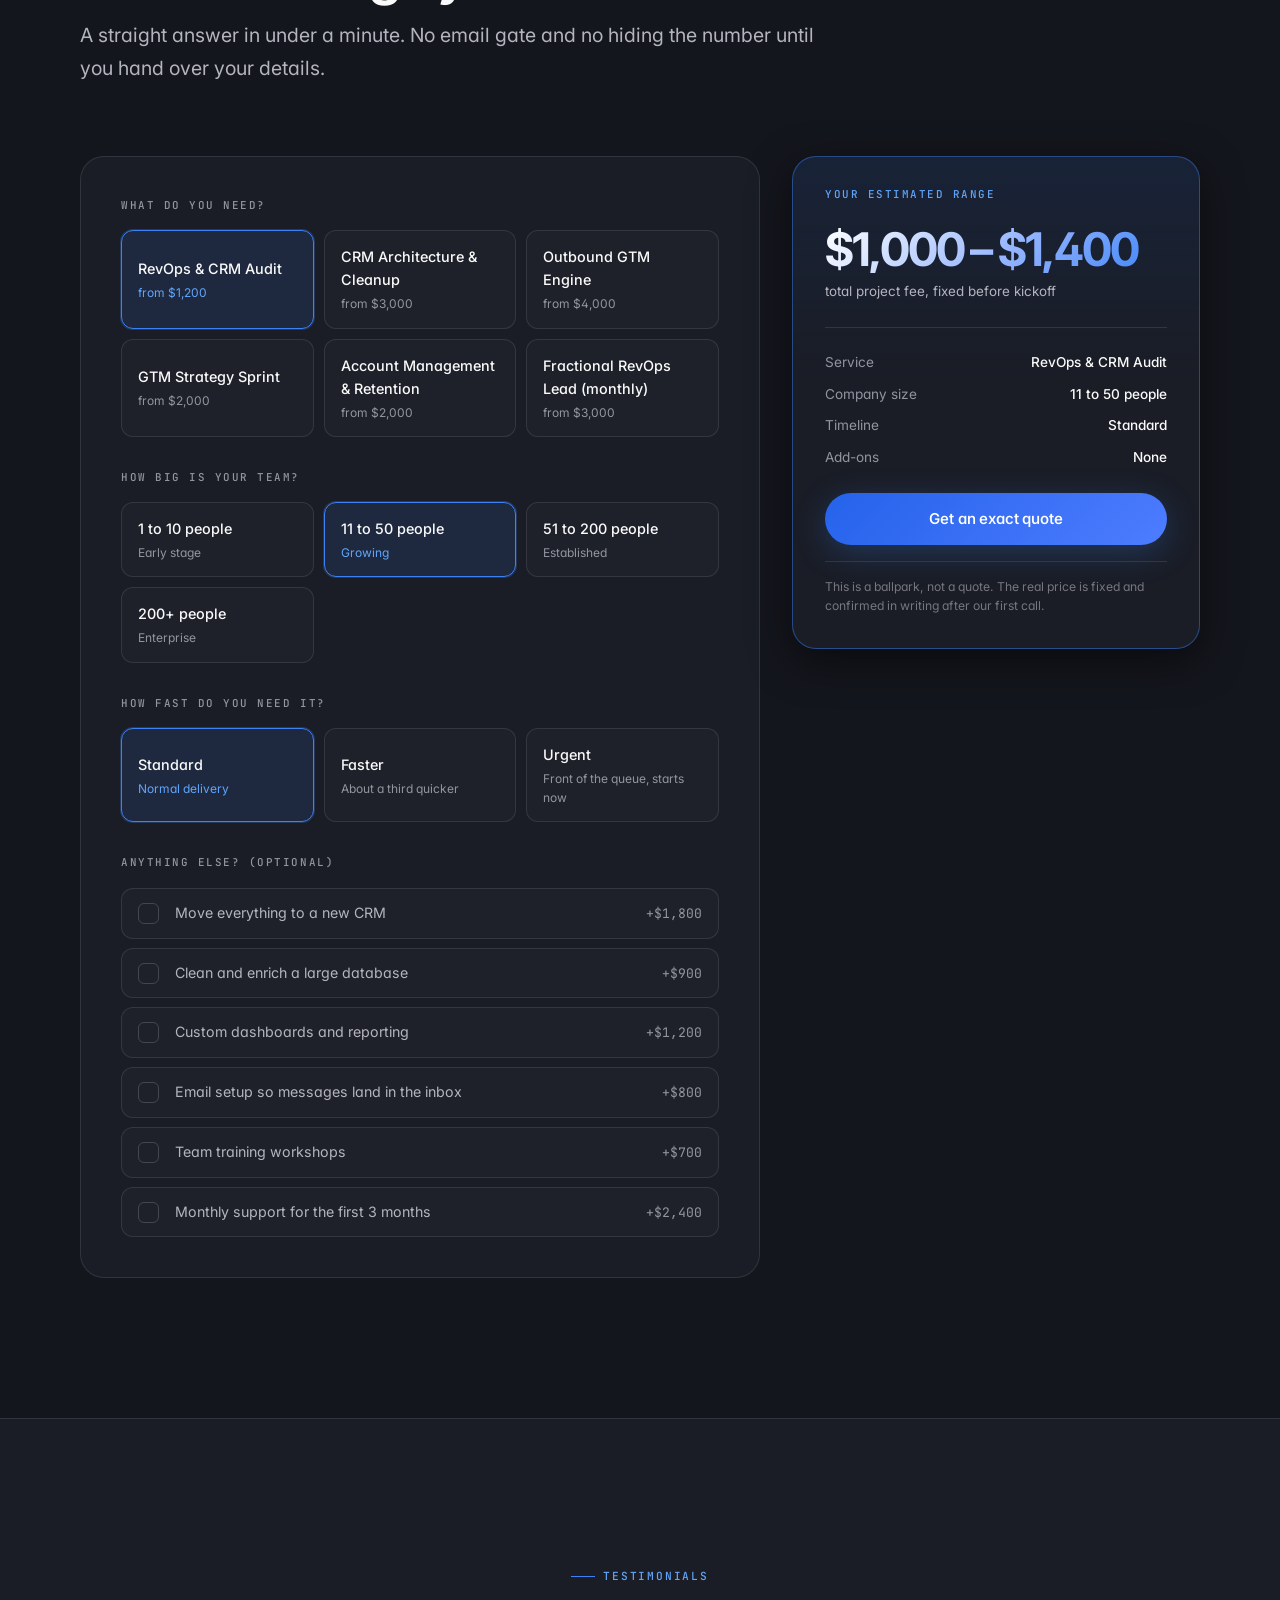
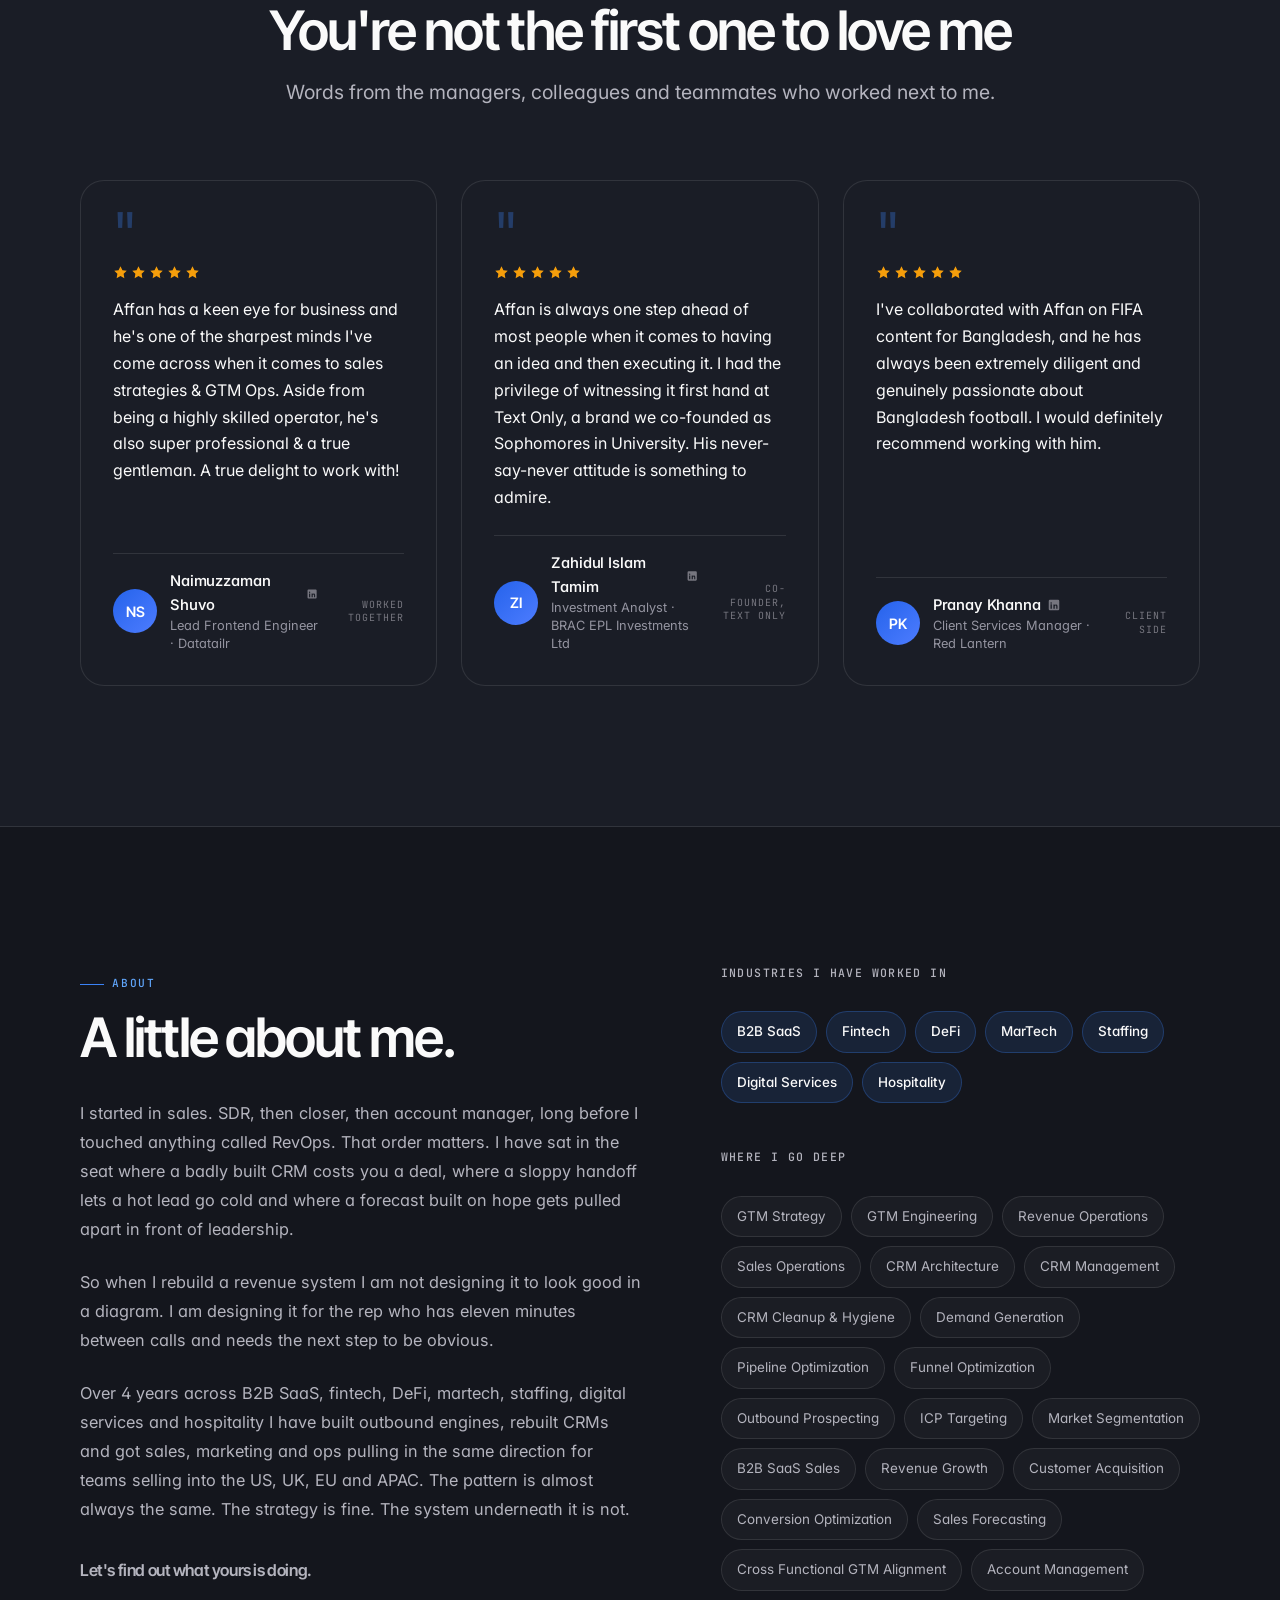
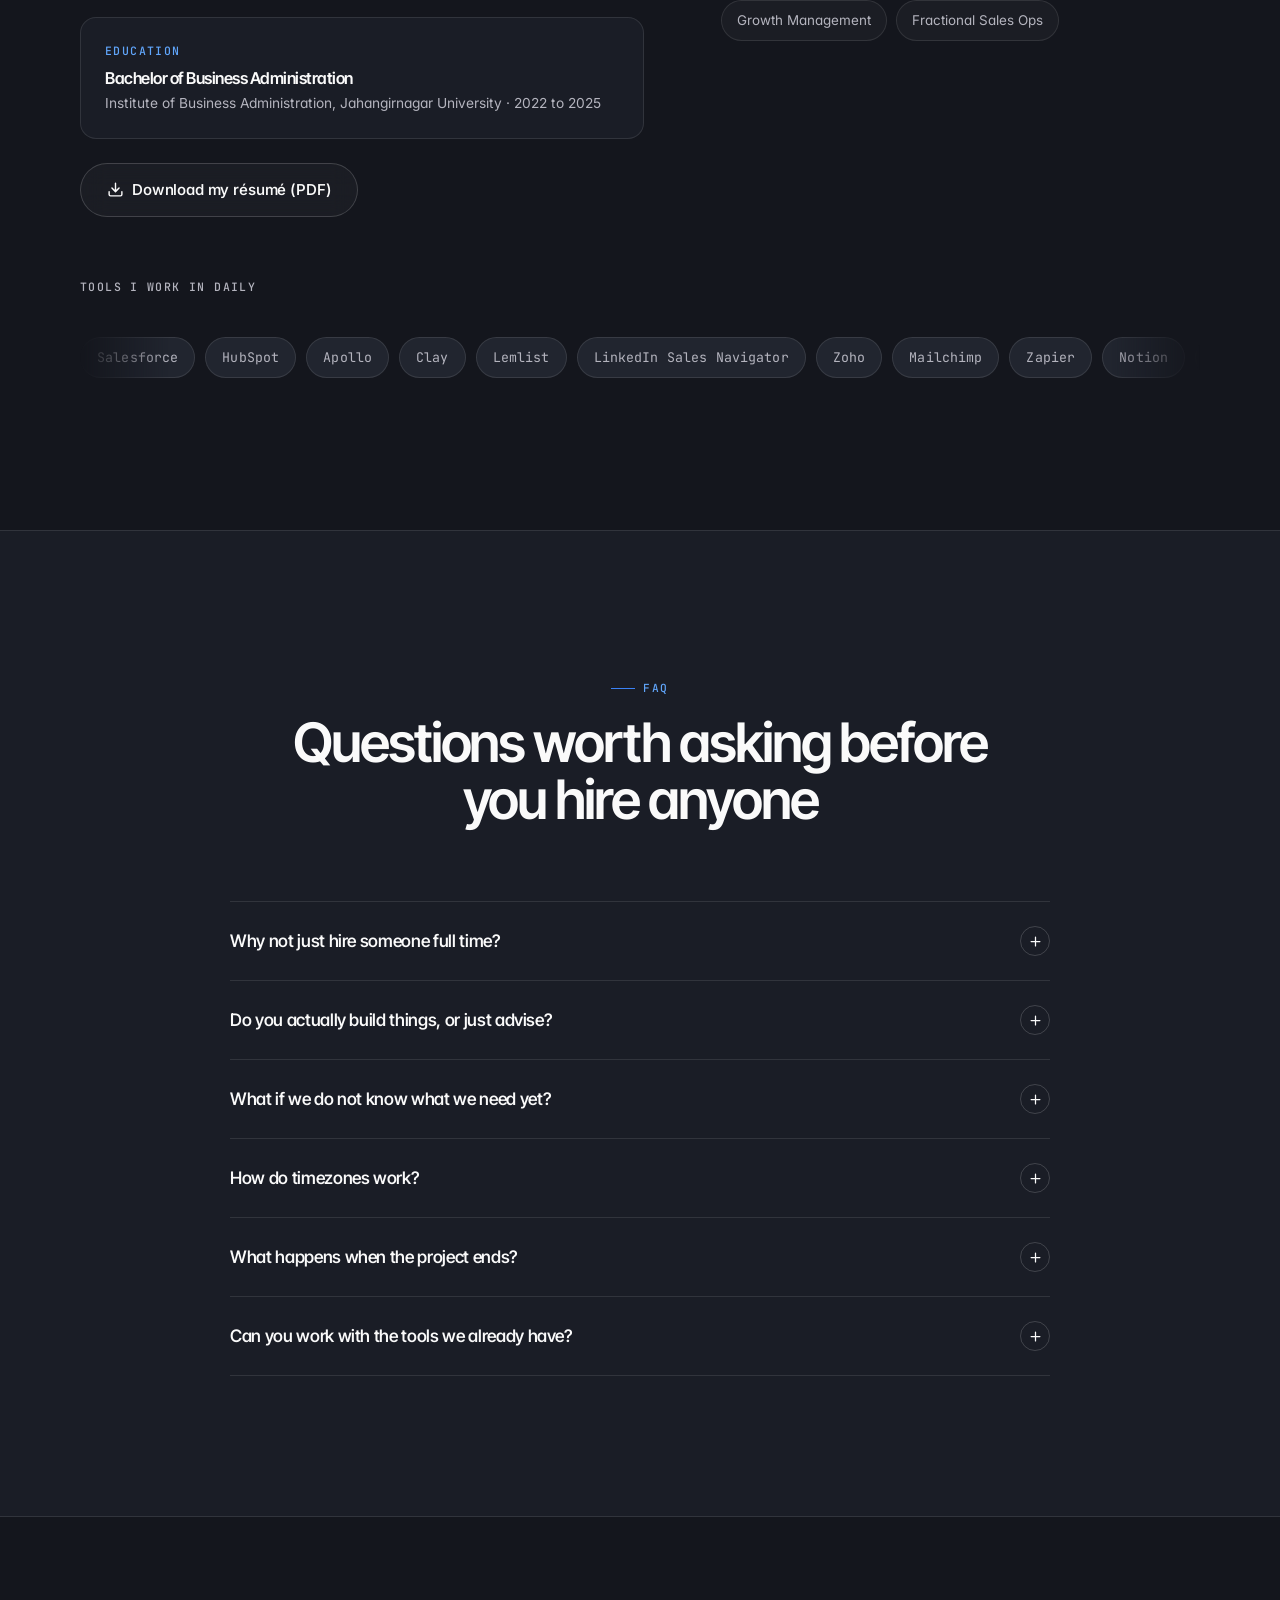
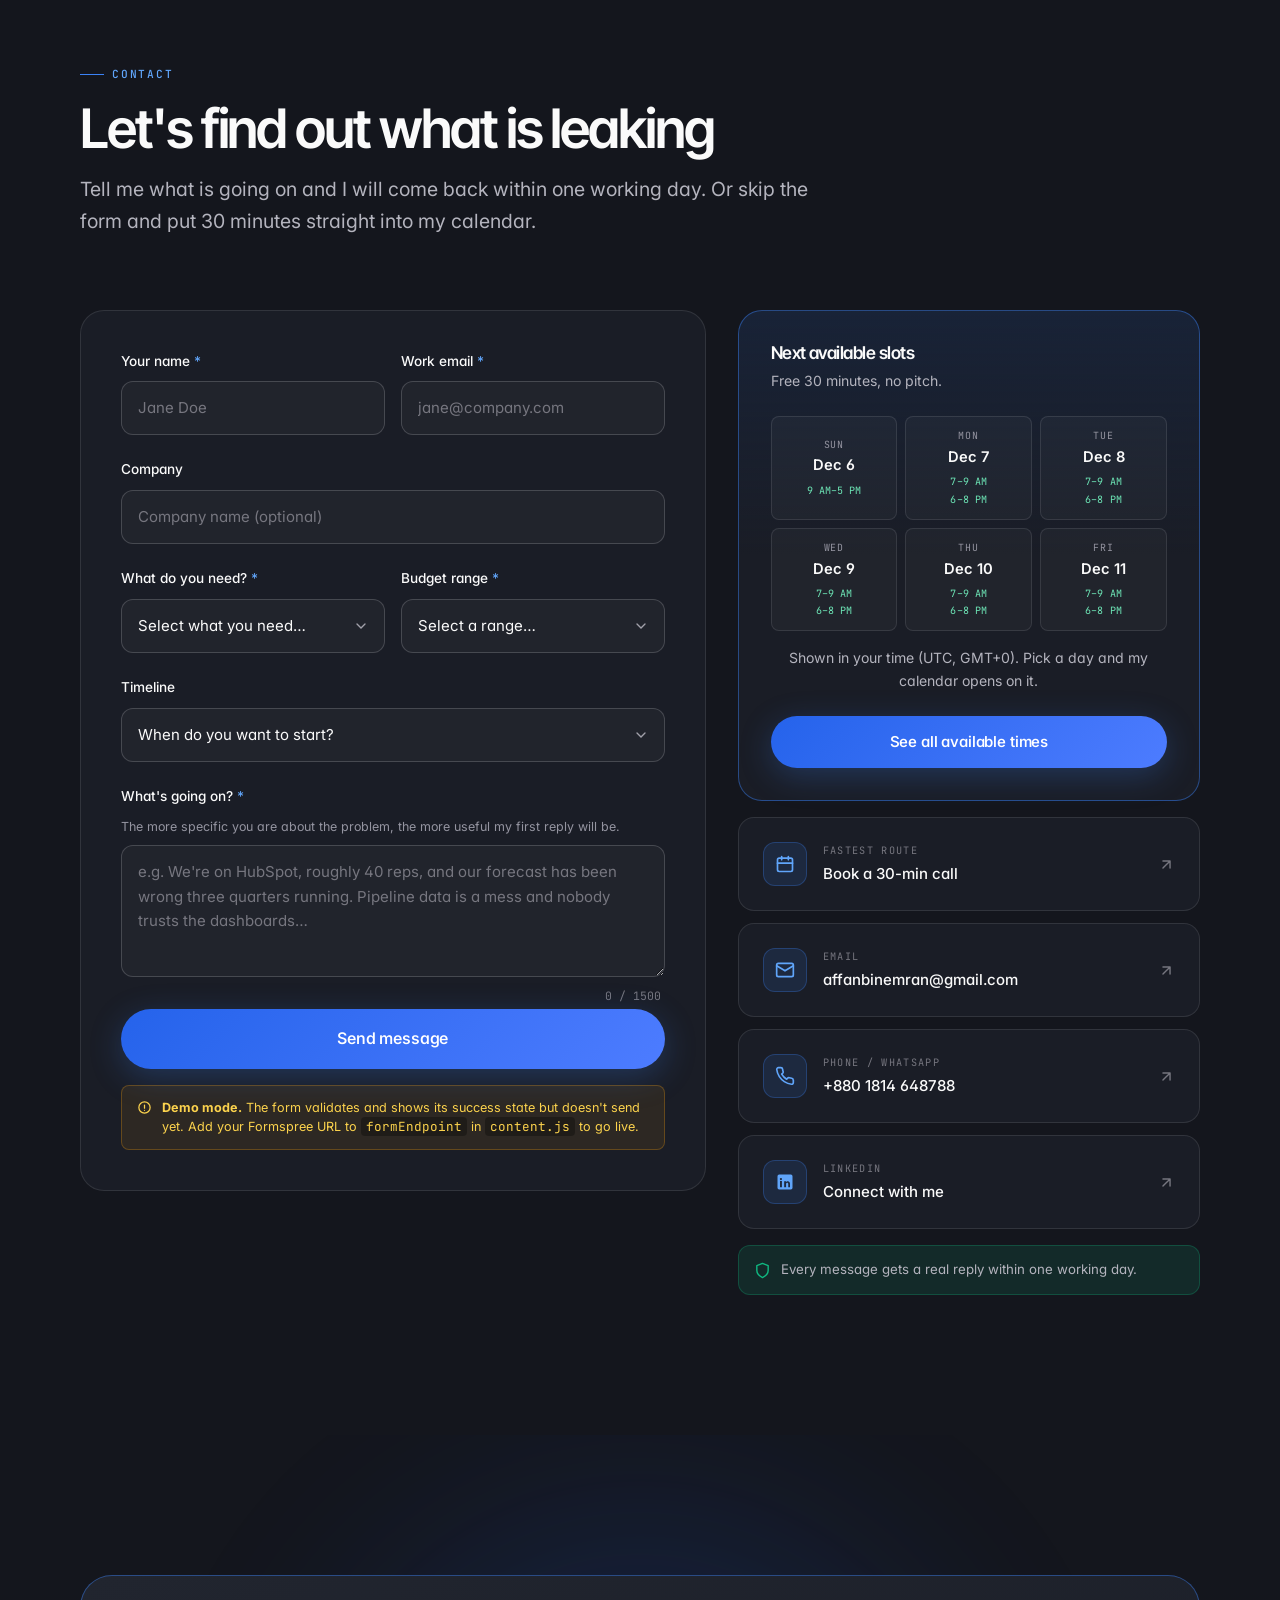
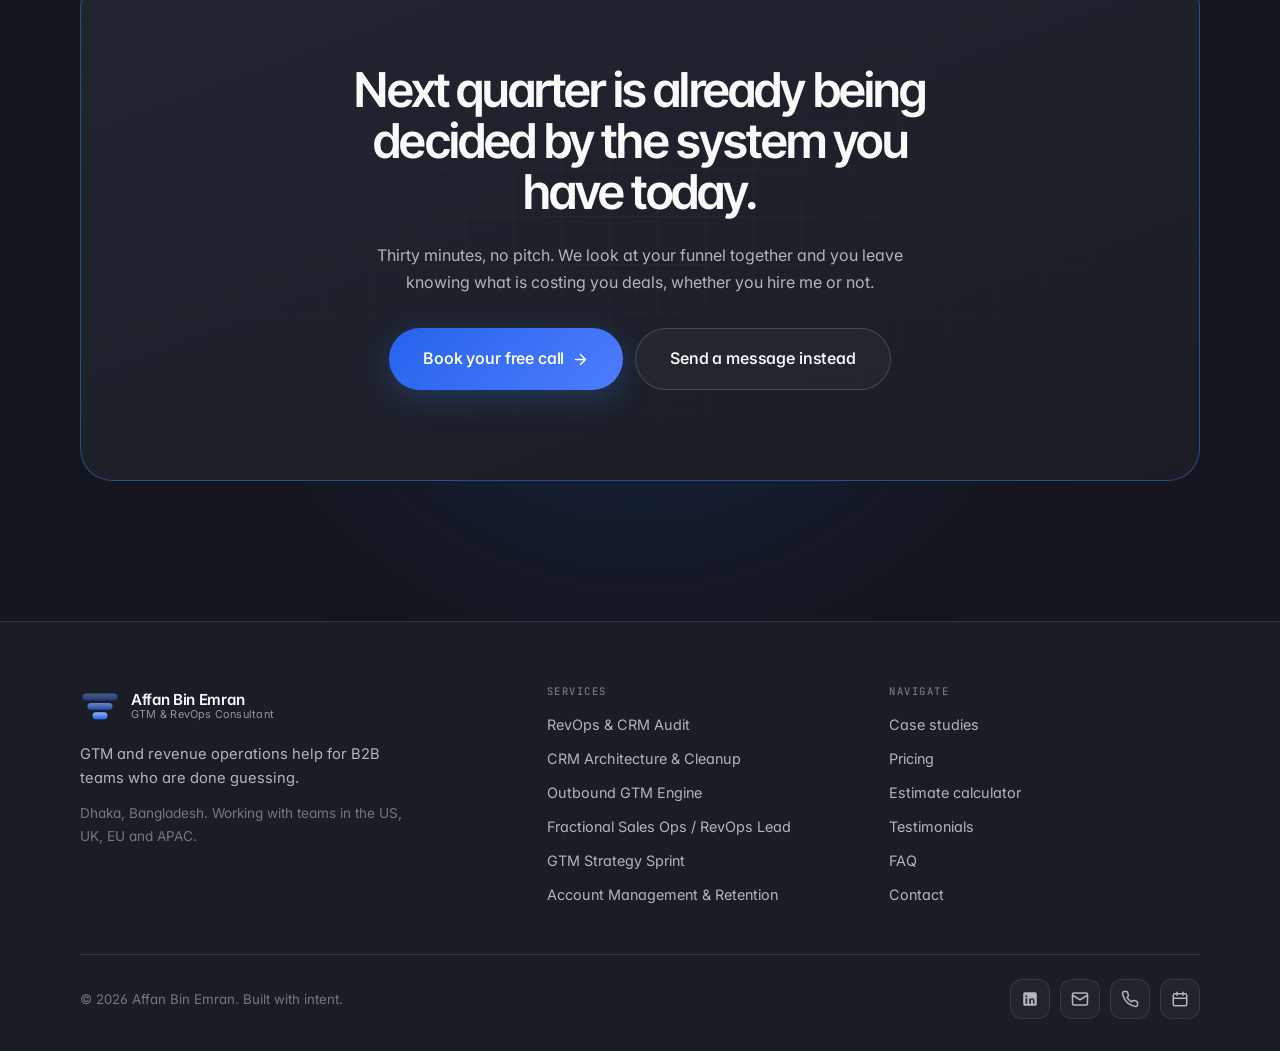
==== commit a39c5ff2: "Play the intro video automatically when it scrolls into view An IntersectionObserver starts it once " ====
--- a/index.html
+++ b/index.html
@@ -22,7 +22,7 @@
 <link href="https://fonts.googleapis.com/css2?family=Inter:wght@300;400;450;500;550;600;700&family=Inter+Tight:wght@500;600;650;700&family=JetBrains+Mono:wght@400;500&display=swap" rel="stylesheet">
 
 <!-- Bump ?v= after editing CSS/JS to force browsers past a cached copy -->
-<link rel="stylesheet" href="assets/css/styles.css?v=33">
+<link rel="stylesheet" href="assets/css/styles.css?v=35">
 </head>
 <body>
 
@@ -437,7 +437,7 @@
 <!-- ====================== CASE STUDY MODAL ====================== -->
 <div class="modal-backdrop" id="modalBackdrop"></div>
 
-<script src="assets/js/content.js?v=33"></script>
-<script src="assets/js/app.js?v=33"></script>
+<script src="assets/js/content.js?v=35"></script>
+<script src="assets/js/app.js?v=35"></script>
 </body>
 </html>
--- a/assets/css/styles.css
+++ b/assets/css/styles.css
@@ -1522,6 +1522,30 @@
 /* The frame already matches the video's ratio, so cover fills it exactly with
    nothing cropped and no letterboxing. */
 .video-frame video { object-fit: cover; }
+
+/* Sound toggle. Autoplay has to start muted, so this has to be obvious. */
+.video-sound {
+  position: absolute;
+  top: 12px; right: 12px;
+  z-index: 2;
+  display: inline-flex; align-items: center; gap: 7px;
+  padding: 8px 13px;
+  border-radius: var(--r-full);
+  background: rgba(20,22,29,0.78);
+  backdrop-filter: blur(10px);
+  -webkit-backdrop-filter: blur(10px);
+  border: 1px solid var(--border-hi);
+  color: var(--fg);
+  font-size: 0.78rem;
+  font-weight: 500;
+  cursor: pointer;
+  transition: background var(--dur) var(--ease-out), border-color var(--dur), transform var(--dur) var(--ease-out);
+}
+.video-sound svg { width: 15px; height: 15px; flex-shrink: 0; }
+.video-sound:hover { background: var(--accent); border-color: var(--accent); transform: translateY(-1px); }
+.video-sound.is-on { background: rgba(20,22,29,0.6); }
+.video-sound.is-on span { display: none; }
+.video-sound.is-on:hover span { display: inline; }
 .video-placeholder {
   position: absolute; inset: 0;
   display: grid; place-items: center;
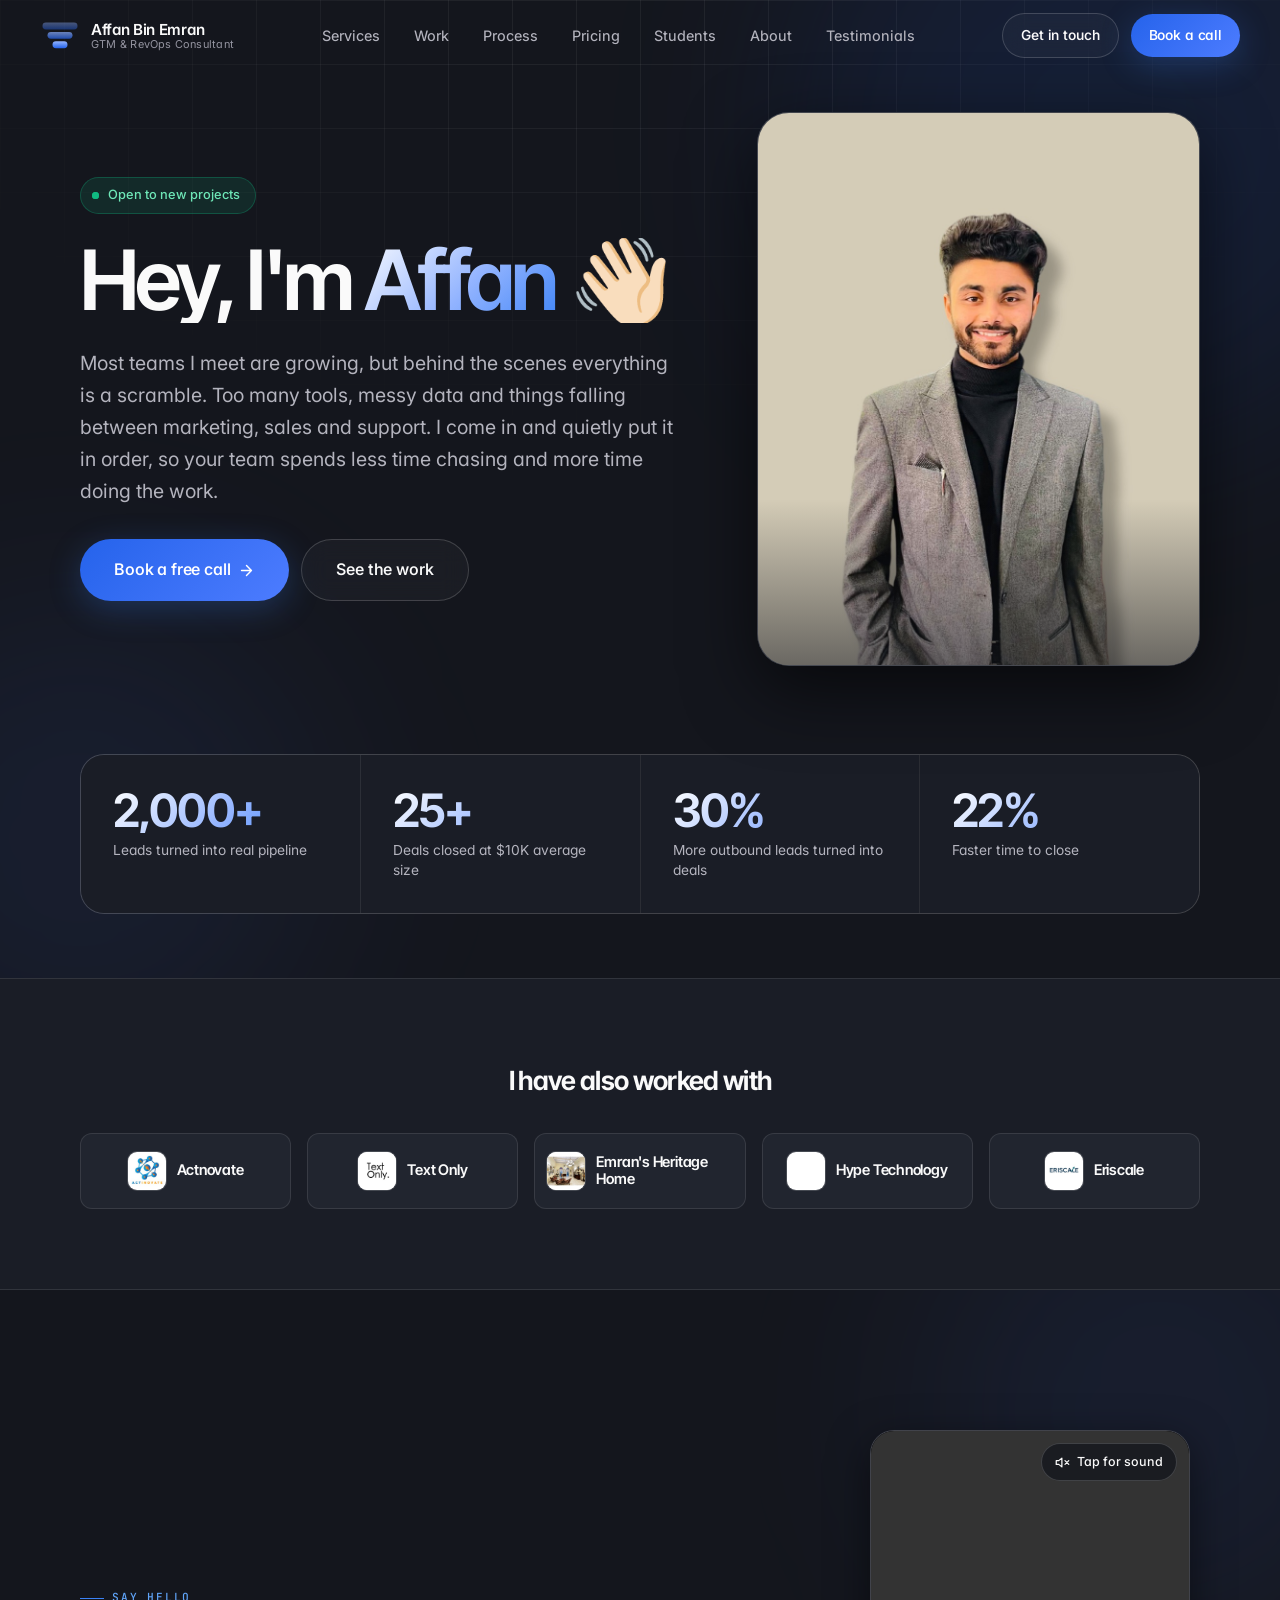
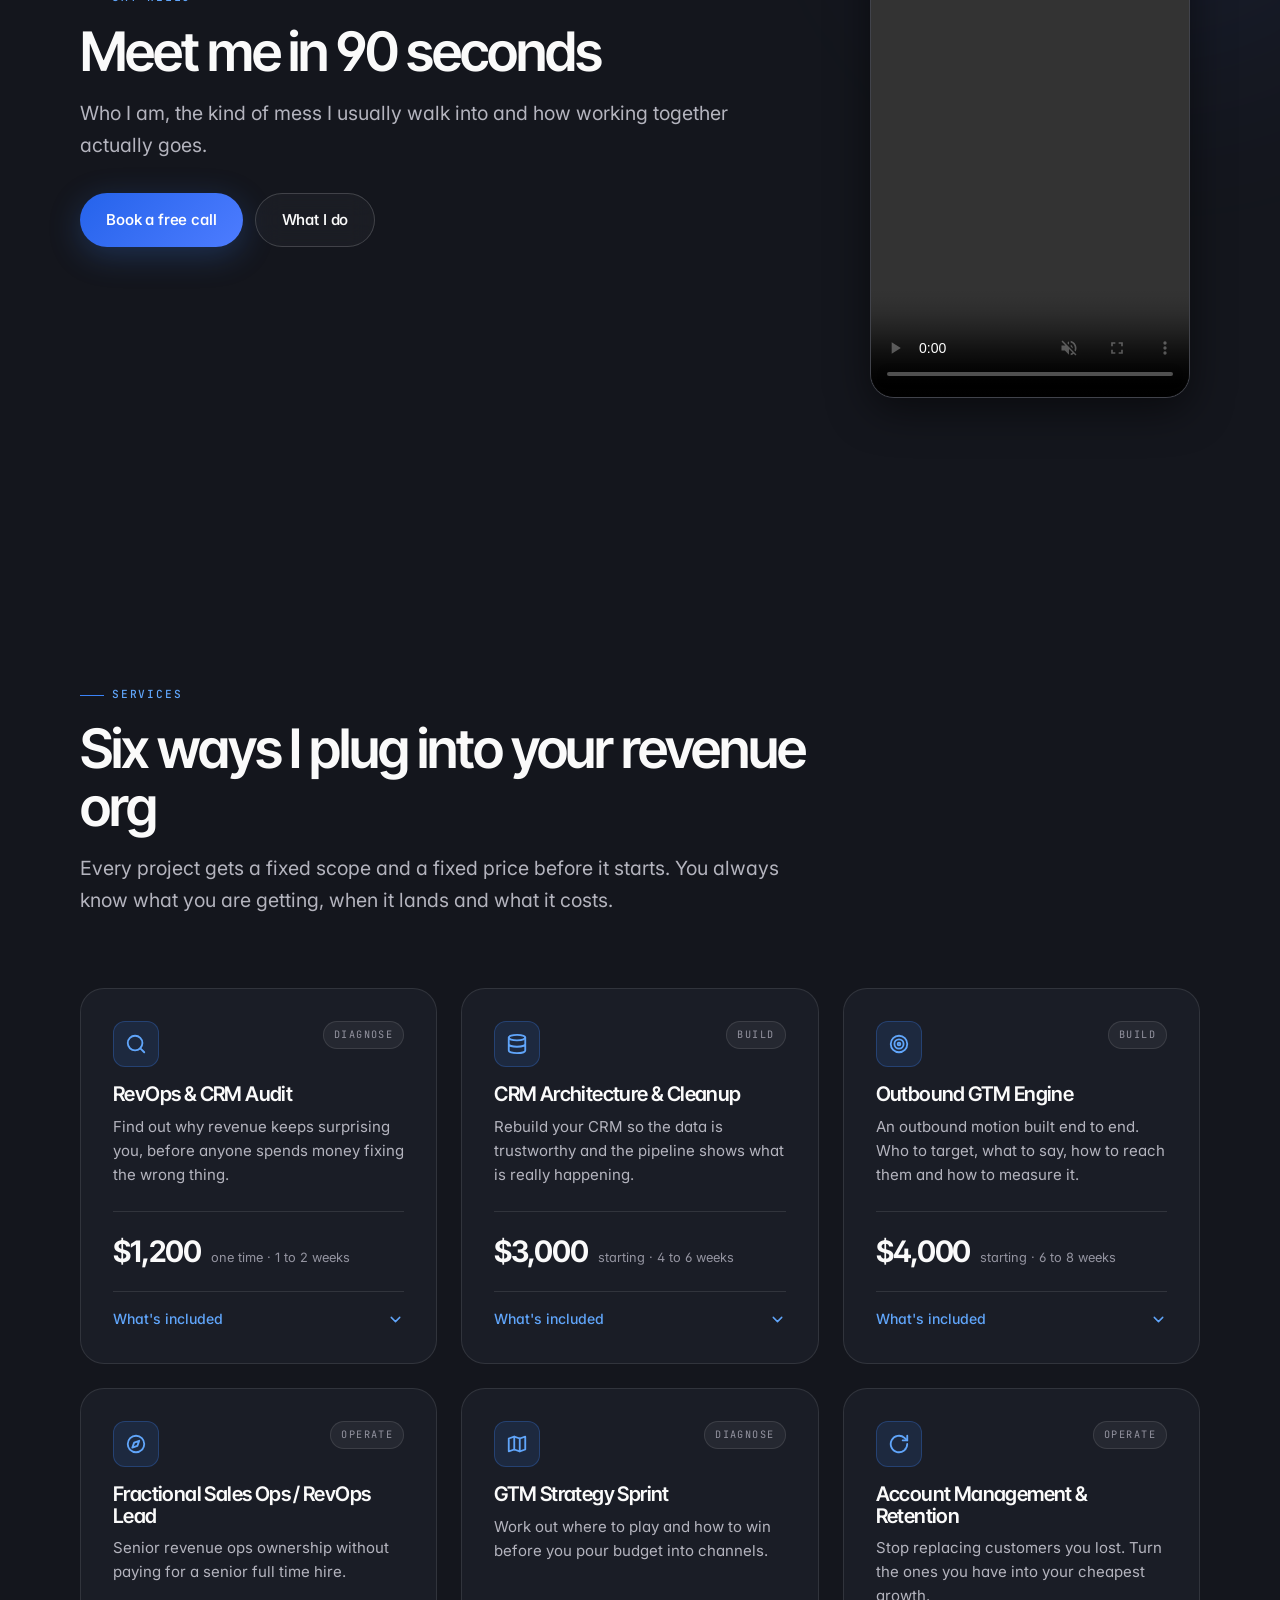
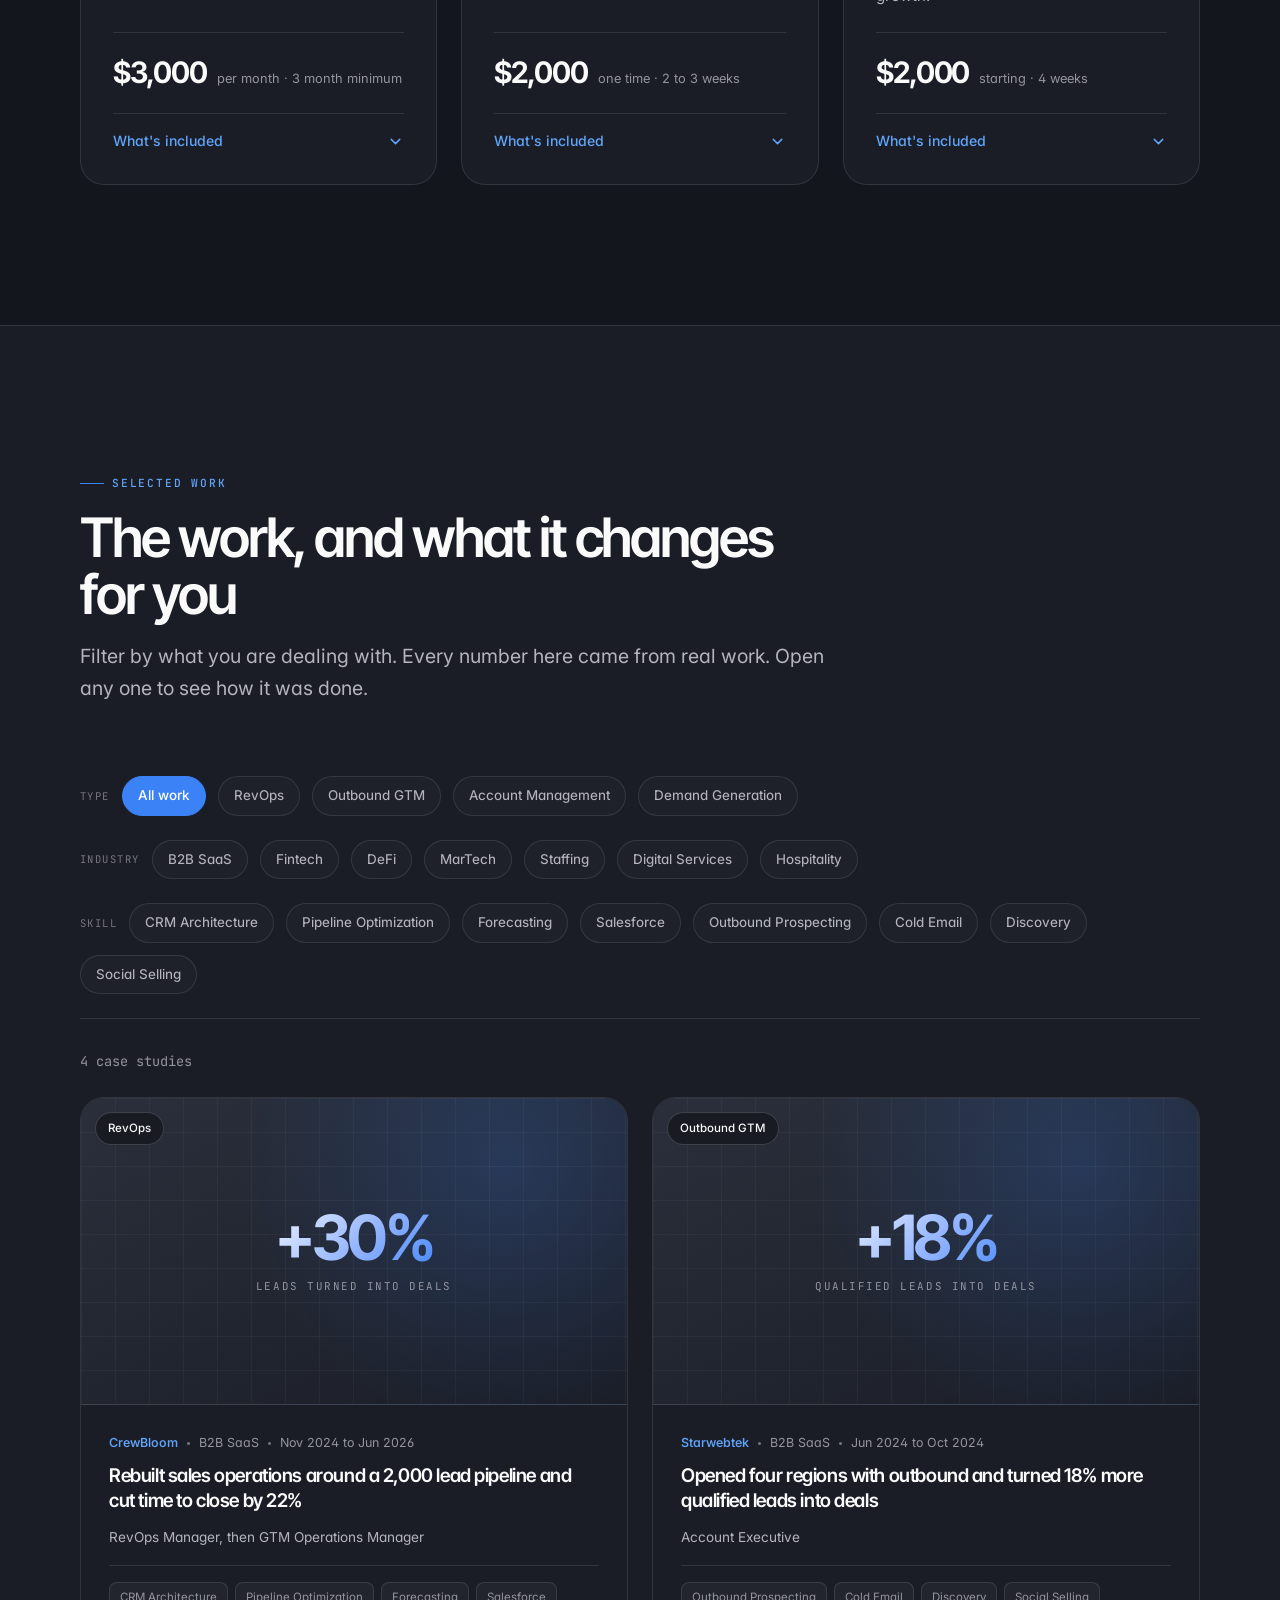
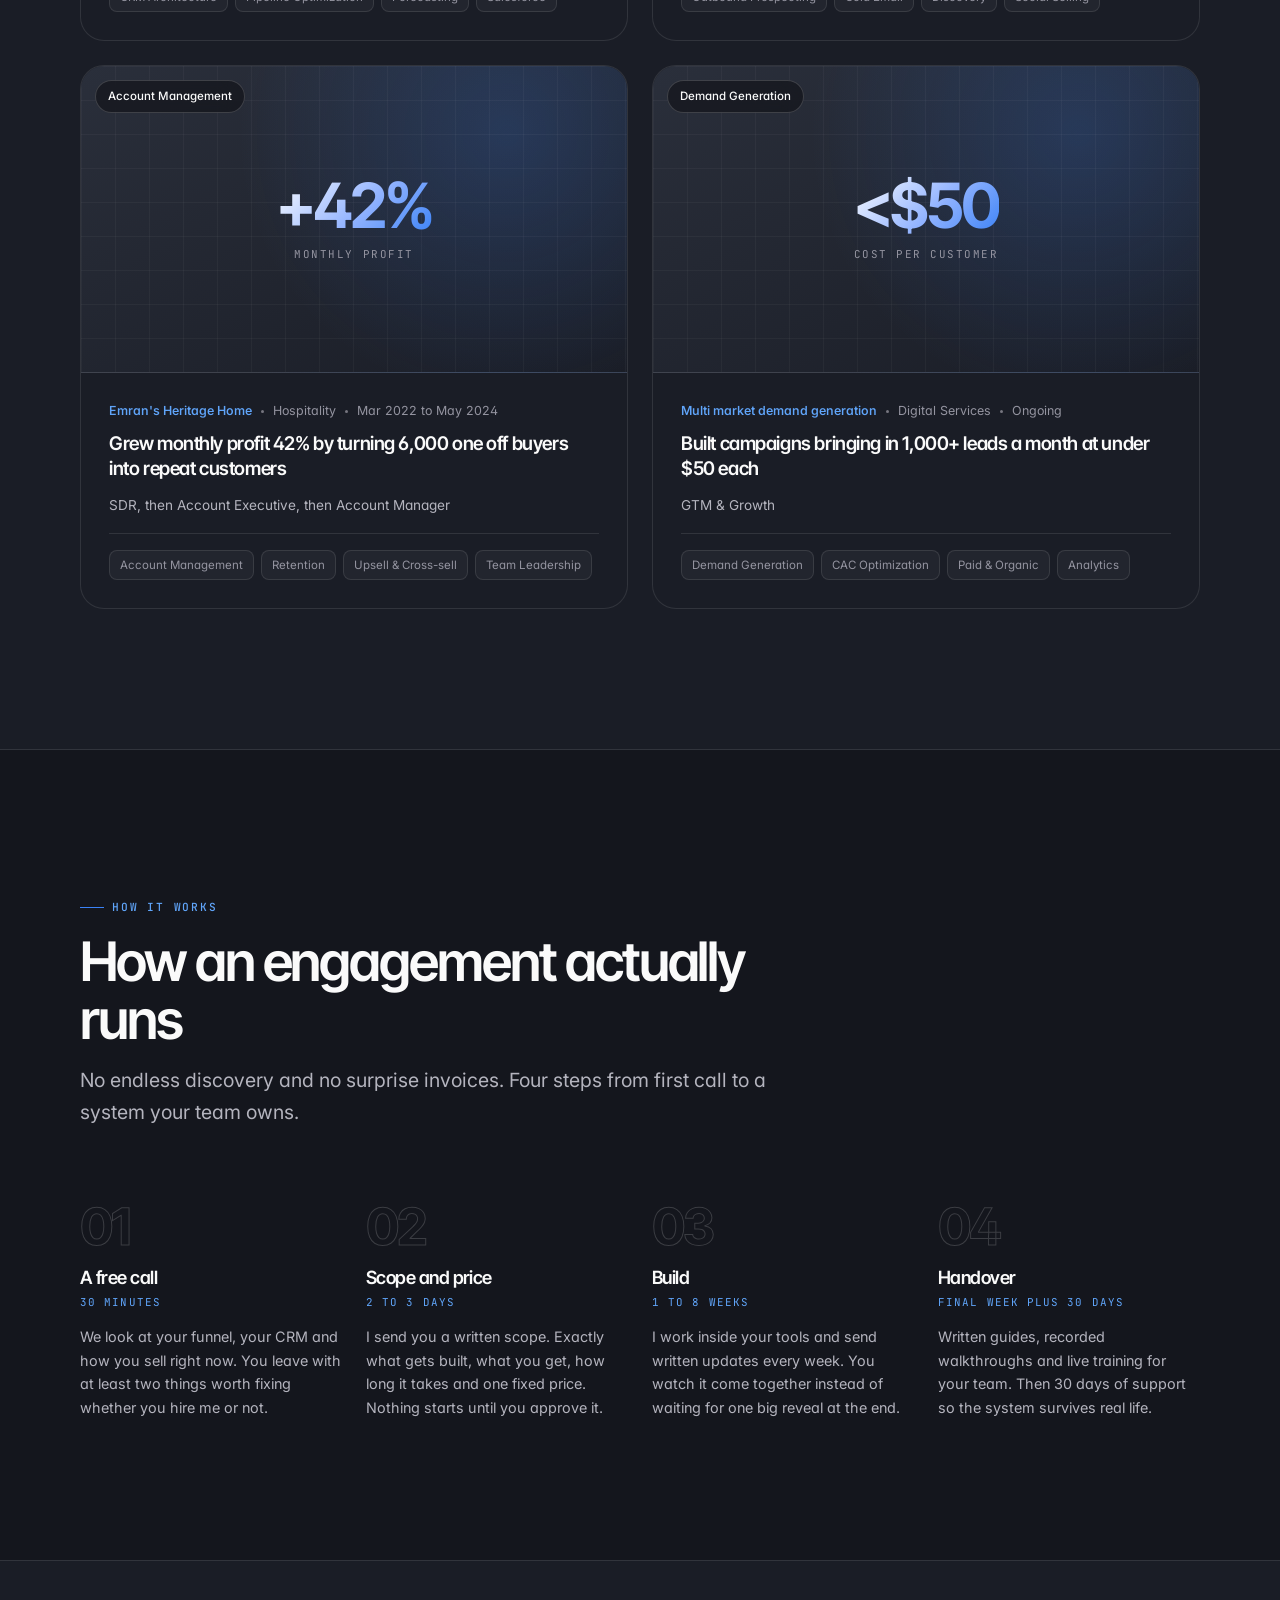
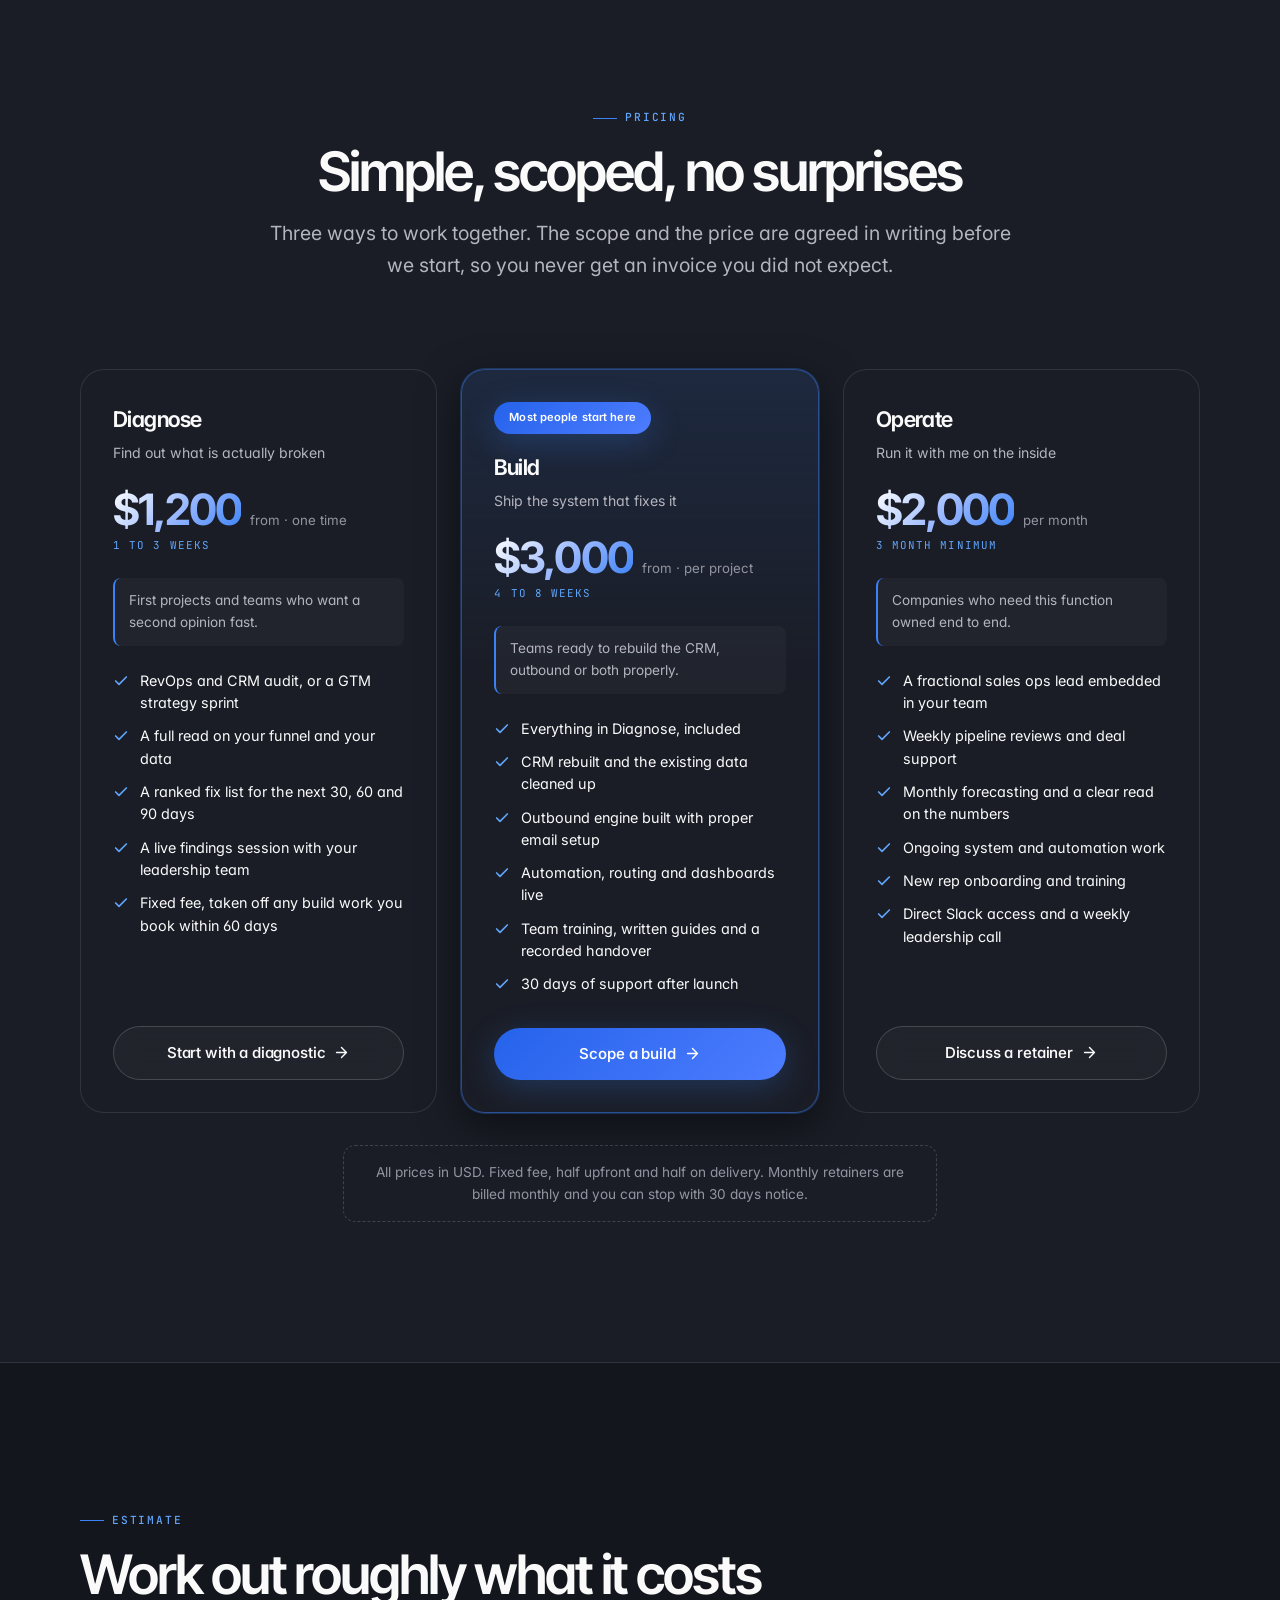
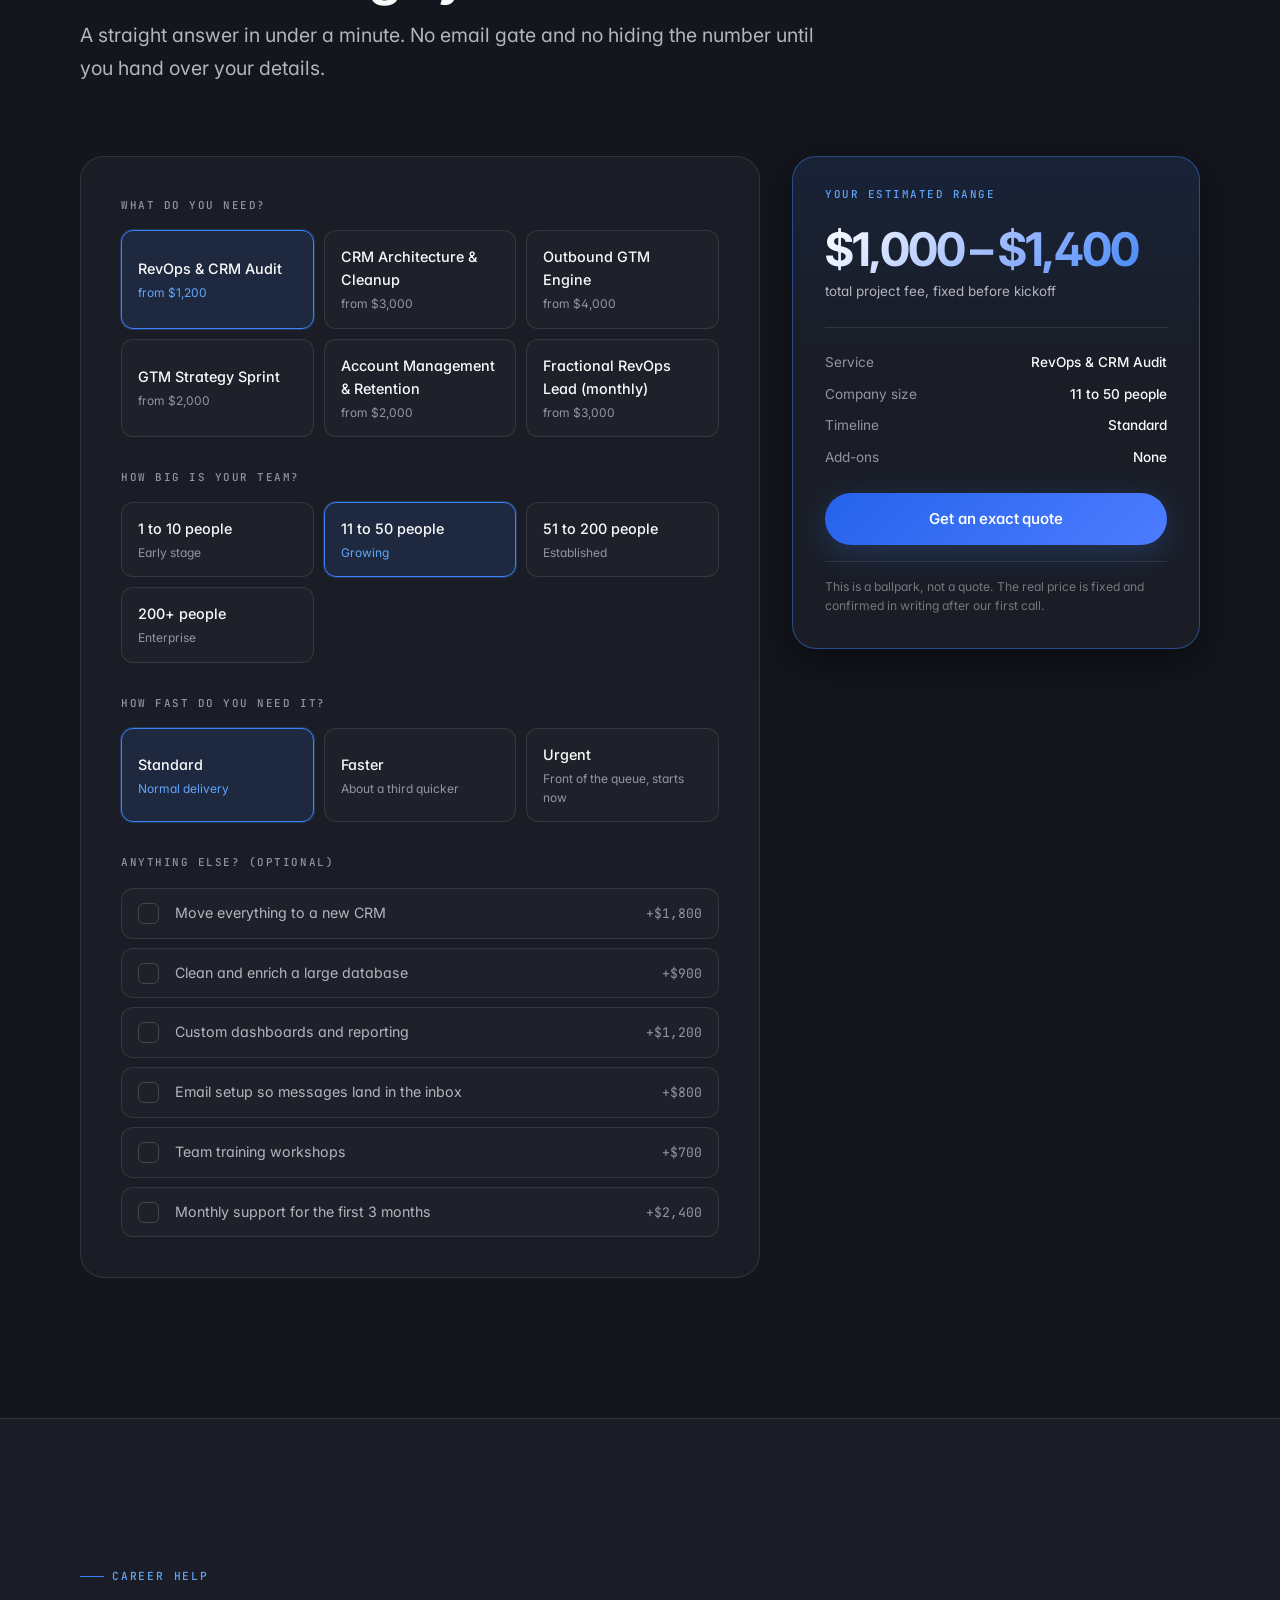
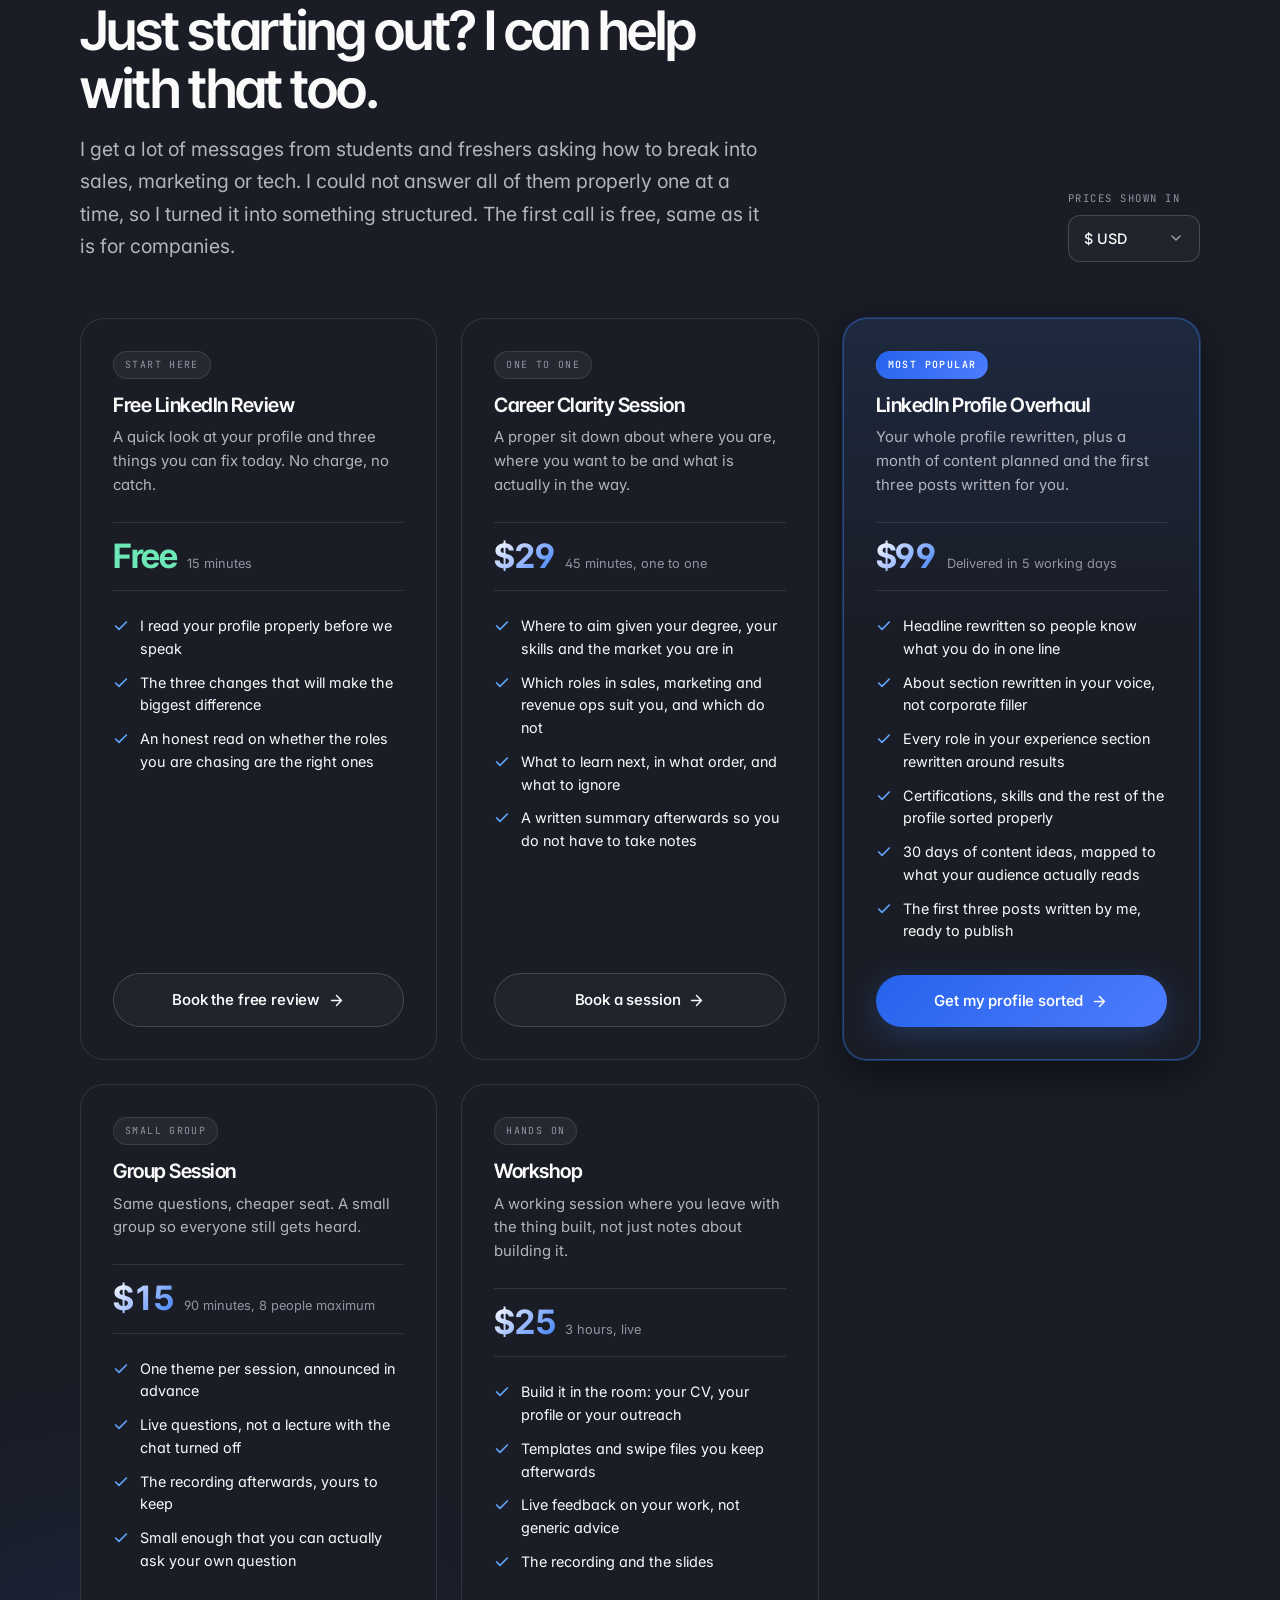
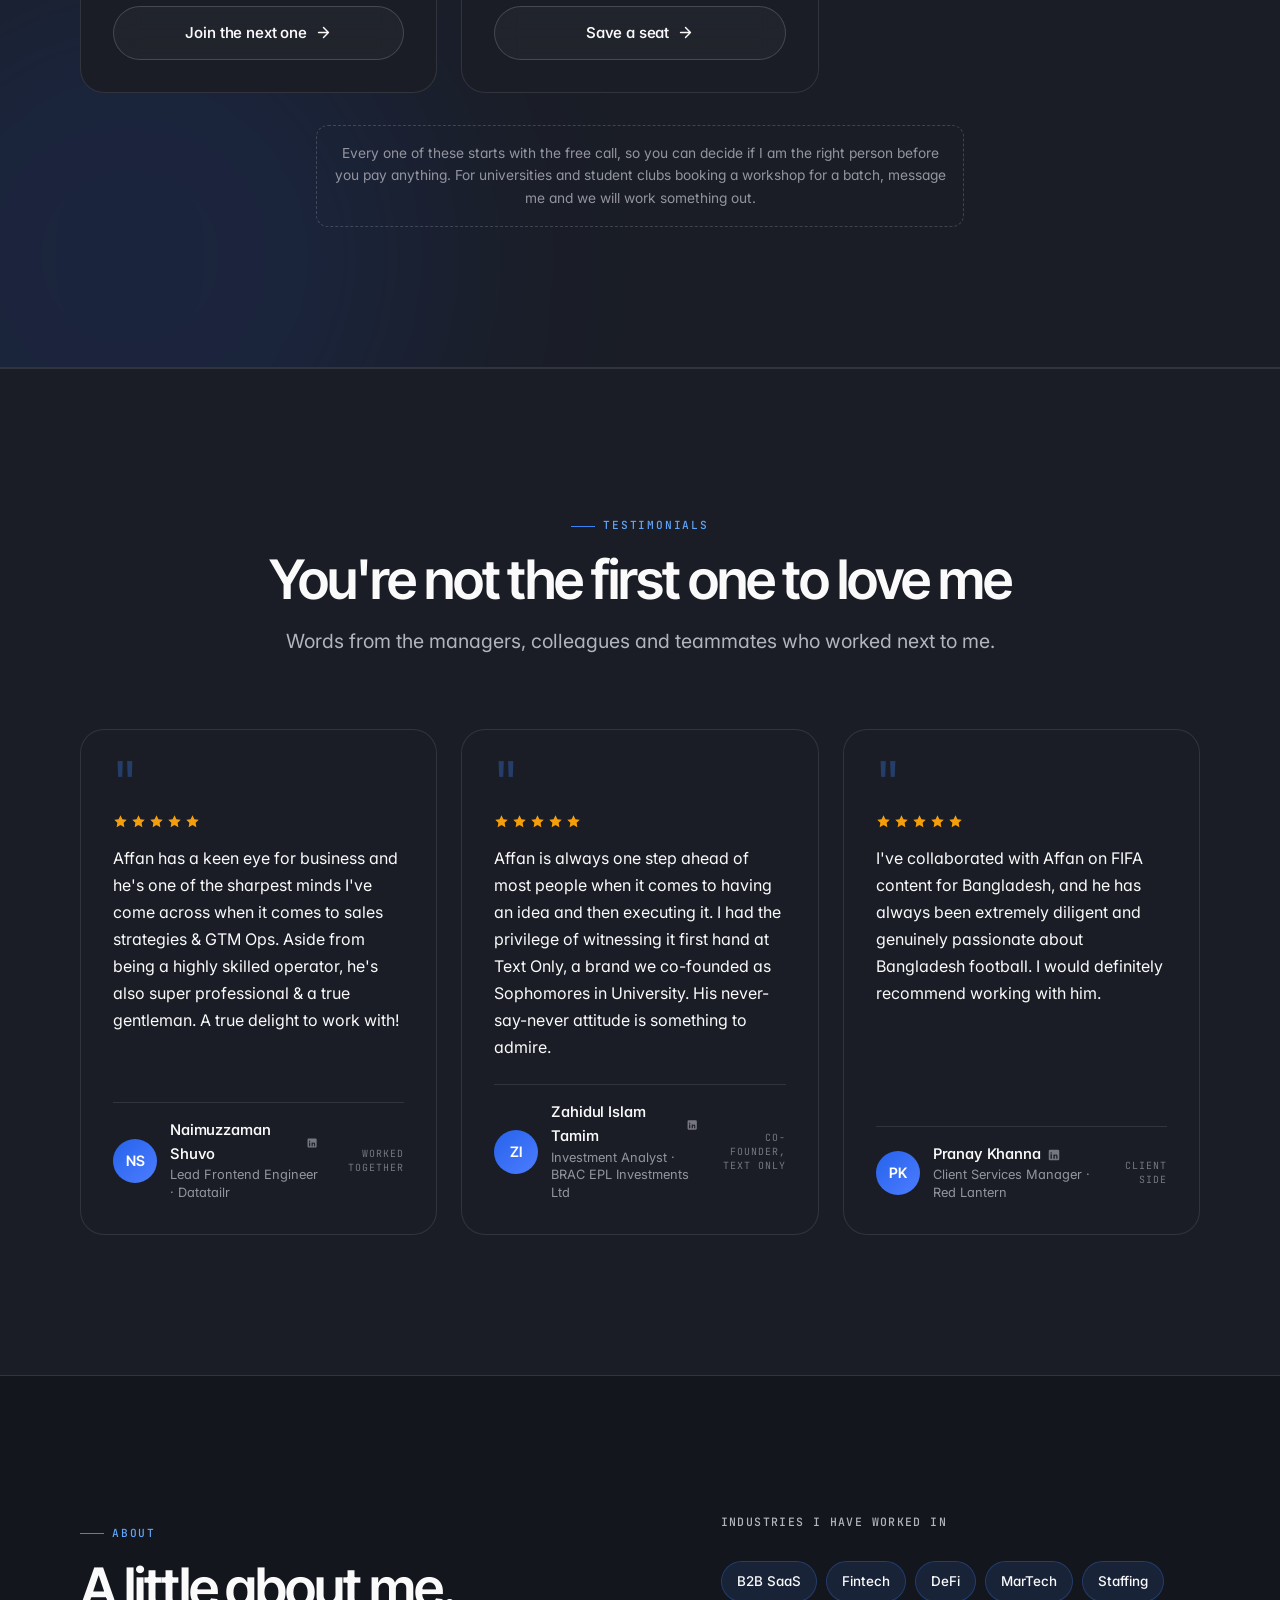
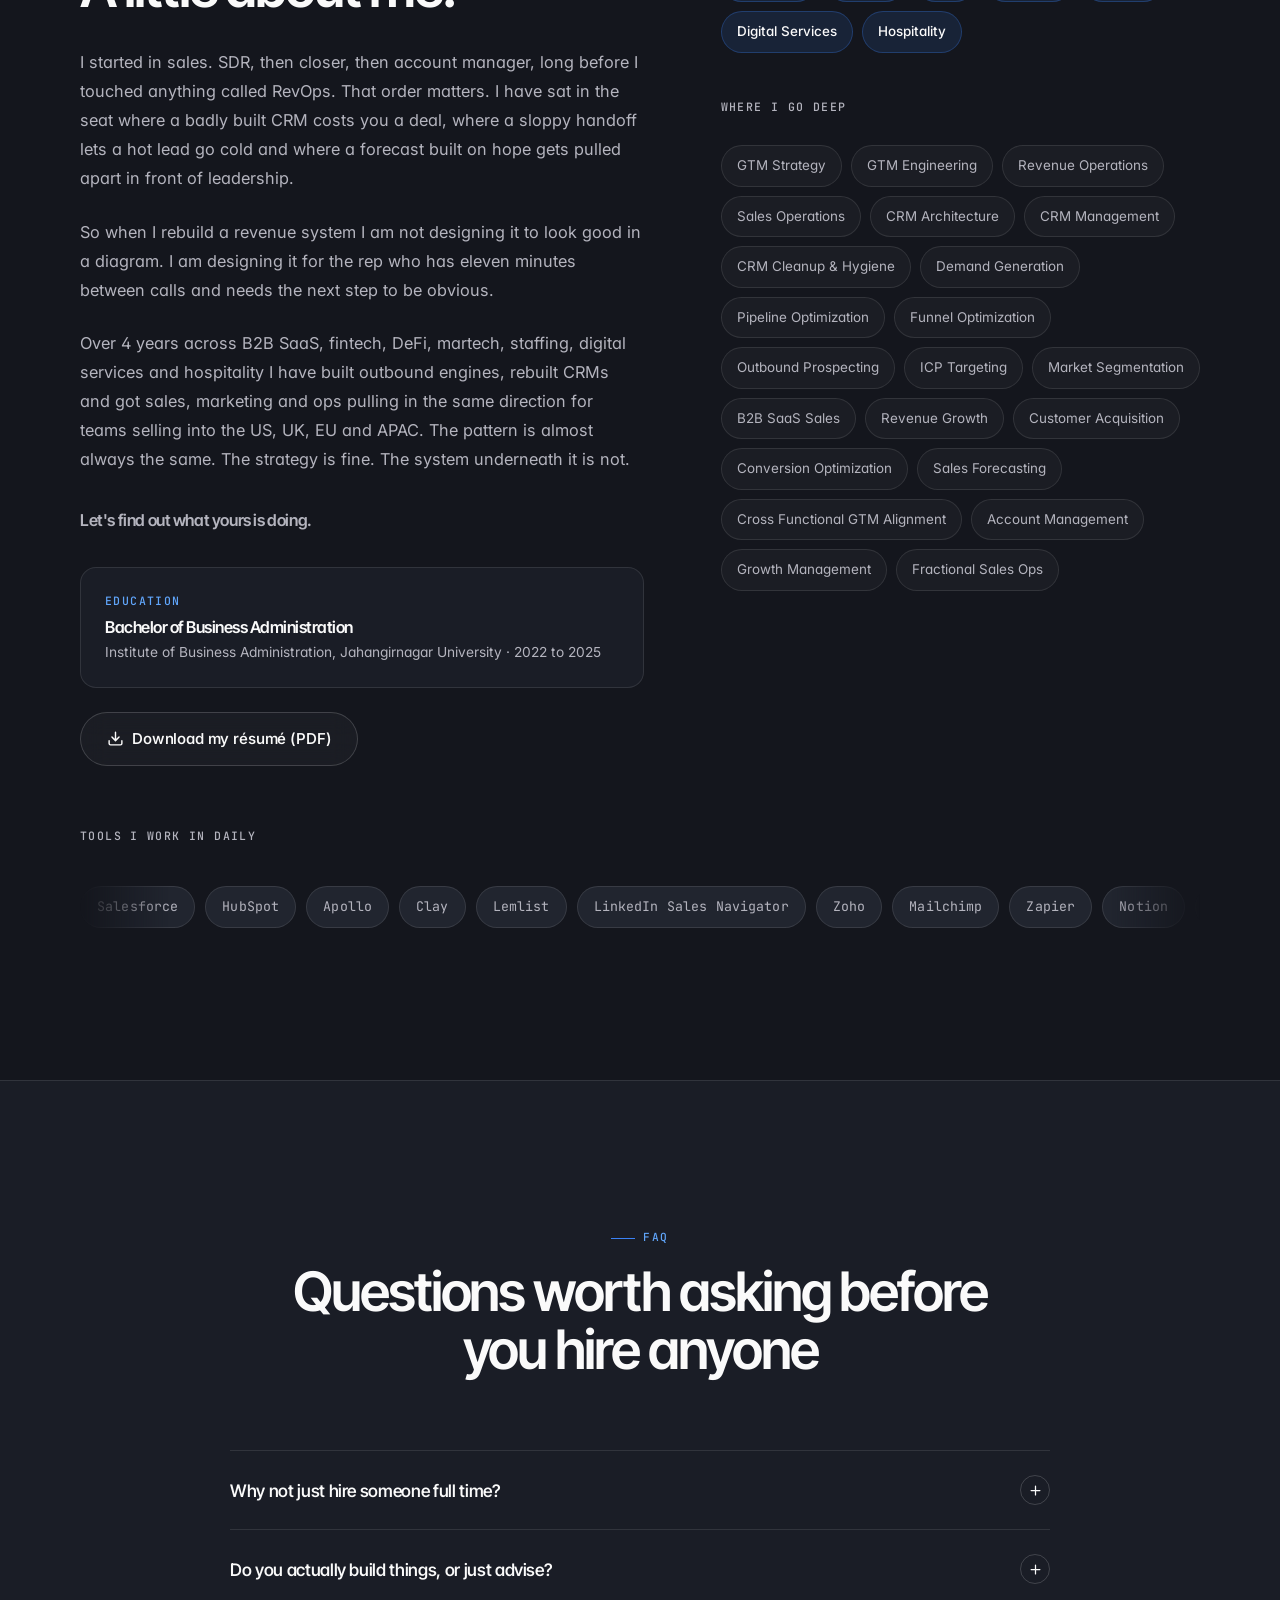
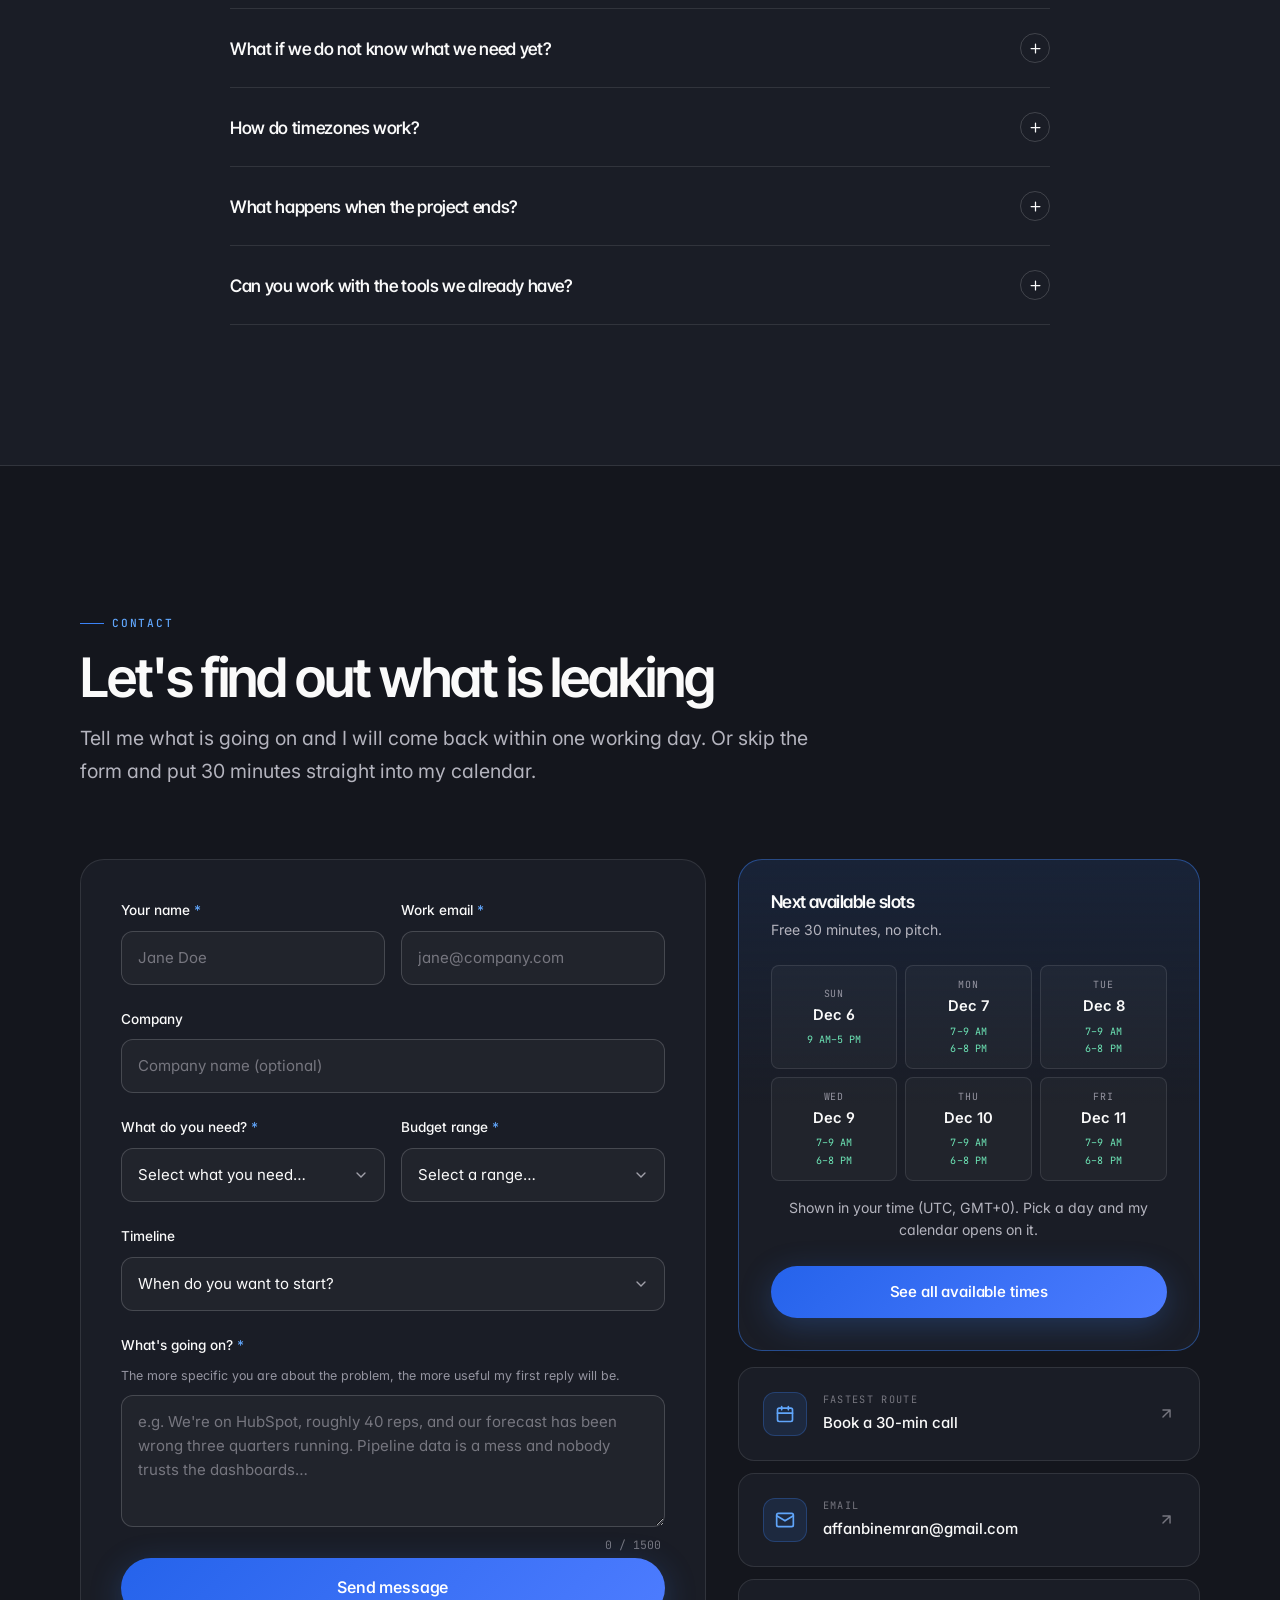
==== commit 7250e073: "Add career help for students, priced in the visitor's own currency A second, separate offer for the " ====
--- a/index.html
+++ b/index.html
@@ -12,7 +12,9 @@
 <meta property="og:type" content="website">
 <meta property="og:title" content="Affan Bin Emran | GTM &amp; RevOps Consultant">
 <meta property="og:description" content="I help companies grow properly. The tools, the data and the handoffs between marketing, sales and support.">
-<meta property="og:image" content="assets/img/affan.jpg">
+<meta property="og:image" content="https://www.affanofficial.com/assets/img/affan.jpg">
+<meta property="og:url" content="https://www.affanofficial.com/">
+<link rel="canonical" href="https://www.affanofficial.com/">
 <meta name="twitter:card" content="summary_large_image">
 
 <link rel="icon" href="data:image/svg+xml,<svg xmlns='http://www.w3.org/2000/svg' viewBox='0 0 100 100'><rect width='100' height='100' rx='24' fill='%232563EB'/><text x='50' y='68' font-size='52' font-family='system-ui,sans-serif' font-weight='700' fill='white' text-anchor='middle'>A</text></svg>">
@@ -22,7 +24,7 @@
 <link href="https://fonts.googleapis.com/css2?family=Inter:wght@300;400;450;500;550;600;700&family=Inter+Tight:wght@500;600;650;700&family=JetBrains+Mono:wght@400;500&display=swap" rel="stylesheet">
 
 <!-- Bump ?v= after editing CSS/JS to force browsers past a cached copy -->
-<link rel="stylesheet" href="assets/css/styles.css?v=35">
+<link rel="stylesheet" href="assets/css/styles.css?v=38">
 </head>
 <body>
 
@@ -44,6 +46,7 @@
       <a class="nav-link" href="#work">Work</a>
       <a class="nav-link" href="#process">Process</a>
       <a class="nav-link" href="#pricing">Pricing</a>
+      <a class="nav-link" href="#career">Students</a>
       <a class="nav-link" href="#about">About</a>
       <a class="nav-link" href="#testimonials">Testimonials</a>
     </nav>
@@ -64,9 +67,10 @@
   <a class="m-link" href="#process">Process <span>03</span></a>
   <a class="m-link" href="#pricing">Pricing <span>04</span></a>
   <a class="m-link" href="#estimate">Estimate <span>05</span></a>
-  <a class="m-link" href="#testimonials">Testimonials <span>06</span></a>
-  <a class="m-link" href="#about">About <span>07</span></a>
-  <a class="m-link" href="#contact">Contact <span>08</span></a>
+  <a class="m-link" href="#career">For students <span>06</span></a>
+  <a class="m-link" href="#testimonials">Testimonials <span>07</span></a>
+  <a class="m-link" href="#about">About <span>08</span></a>
+  <a class="m-link" href="#contact">Contact <span>09</span></a>
   <a class="btn btn-primary btn-lg js-calendly" href="#" target="_blank" rel="noopener">Book a free call</a>
 </div>
 
@@ -228,6 +232,28 @@
         <p class="calc-disclaimer" id="calcDisclaimer"></p>
       </aside>
     </div>
+  </div>
+</section>
+
+<!-- ====================== CAREER HELP ====================== -->
+<section class="section-pad" id="career" style="background:var(--bg-elev-1);border-block:1px solid var(--border);">
+  <div class="glow glow-a" style="bottom:-200px;left:-180px;"></div>
+  <div class="container rel">
+    <div class="career-head reveal">
+      <div>
+        <span class="eyebrow" id="careerEyebrow"></span>
+        <h2 class="h-section" id="careerHeading"></h2>
+        <p class="lede" id="careerIntro" style="margin-top:var(--space-4)"></p>
+      </div>
+
+      <div class="currency-pick">
+        <label for="currencySelect" id="currencyNote"></label>
+        <select class="select" id="currencySelect" aria-label="Choose the currency prices are shown in"></select>
+      </div>
+    </div>
+
+    <div class="career-grid reveal-stagger" id="careerGrid"></div>
+    <p class="career-smallprint" id="careerSmallprint"></p>
   </div>
 </section>
 
@@ -437,7 +463,7 @@
 <!-- ====================== CASE STUDY MODAL ====================== -->
 <div class="modal-backdrop" id="modalBackdrop"></div>
 
-<script src="assets/js/content.js?v=35"></script>
-<script src="assets/js/app.js?v=35"></script>
+<script src="assets/js/content.js?v=38"></script>
+<script src="assets/js/app.js?v=38"></script>
 </body>
 </html>
--- a/assets/css/styles.css
+++ b/assets/css/styles.css
@@ -431,8 +431,8 @@
   .brand-mark .shard { transform: none !important; }
 }
 .brand-text { display: flex; flex-direction: column; line-height: 1.15; }
-.brand-name { font-size: 0.95rem; }
-.brand-role { font-size: 0.68rem; color: var(--fg-dim); font-weight: 400; letter-spacing: 0.02em; }
+.brand-name { font-size: 0.95rem; white-space: nowrap; }
+.brand-role { font-size: 0.68rem; color: var(--fg-dim); font-weight: 400; letter-spacing: 0.02em; white-space: nowrap; }
 
 .nav-links { display: flex; align-items: center; gap: 4px; }
 .nav-link {
@@ -1543,7 +1543,15 @@
 }
 .video-sound svg { width: 15px; height: 15px; flex-shrink: 0; }
 .video-sound:hover { background: var(--accent); border-color: var(--accent); transform: translateY(-1px); }
-.video-sound.is-on { background: rgba(20,22,29,0.6); }
+/* While muted it breathes gently, so nobody misses that sound is available */
+.video-sound:not(.is-on) { animation: soundNudge 2.6s var(--ease-out) infinite; }
+@keyframes soundNudge {
+  0%, 70%, 100% { box-shadow: 0 0 0 0 rgba(59,130,246,0); }
+  35%           { box-shadow: 0 0 0 6px rgba(59,130,246,0.18); }
+}
+.video-sound.is-on { background: rgba(20,22,29,0.6); animation: none; }
+/* The video itself doubles as a sound switch */
+.video-frame { cursor: pointer; }
 .video-sound.is-on span { display: none; }
 .video-sound.is-on:hover span { display: inline; }
 .video-placeholder {
@@ -1876,7 +1884,7 @@
   .logo-slot:nth-child(n+4) { display: none; }
 }
 
-@media (max-width: 900px) {
+@media (max-width: 1040px) {
   .nav-links { display: none; }
   .nav-cta .btn-ghost { display: none; }
   .nav-toggle { display: flex; }
@@ -1936,3 +1944,128 @@
   .nav, .nav-mobile, .modal-backdrop, .scroll-progress, .glow, .grid-bg { display: none !important; }
   body { background: #fff; color: #000; }
 }
+
+/* --------------------------------------------------------------------------
+   25. CAREER HELP (students and freshers)
+   -------------------------------------------------------------------------- */
+#career { overflow: hidden; }
+
+.career-head {
+  display: flex;
+  align-items: flex-end;
+  justify-content: space-between;
+  gap: var(--space-6);
+  flex-wrap: wrap;
+  margin-bottom: clamp(32px, 5vw, 56px);
+}
+.career-head > div:first-child { max-width: 680px; min-width: 0; }
+
+/* Currency switcher */
+.currency-pick { display: flex; flex-direction: column; gap: 8px; flex-shrink: 0; }
+.currency-pick label {
+  font-family: var(--font-mono);
+  font-size: 0.66rem;
+  letter-spacing: 0.14em;
+  text-transform: uppercase;
+  color: var(--fg-dim);
+}
+.currency-pick .select {
+  width: auto;
+  min-width: 132px;
+  padding: 11px 42px 11px 15px;
+  font-size: 0.9rem;
+  font-weight: 500;
+  min-height: 44px;
+}
+
+.career-grid {
+  display: grid;
+  grid-template-columns: repeat(auto-fit, minmax(300px, 1fr));
+  gap: var(--space-5);
+  align-items: start;
+  transition: opacity var(--dur) var(--ease-out);
+}
+.career-grid > * { min-width: 0; }
+.career-grid.swapping { opacity: 0.25; }
+
+.career-card { display: flex; flex-direction: column; height: 100%; }
+.career-card.featured {
+  border-color: var(--border-accent);
+  background: linear-gradient(180deg, var(--accent-soft), var(--bg-elev-1) 42%);
+  box-shadow: 0 0 0 1px var(--accent-line), var(--shadow-lg);
+}
+.career-tag {
+  align-self: flex-start;
+  font-family: var(--font-mono);
+  font-size: 0.62rem;
+  letter-spacing: 0.14em;
+  text-transform: uppercase;
+  padding: 5px 11px;
+  border-radius: var(--r-full);
+  background: rgba(255,255,255,0.05);
+  border: 1px solid var(--border);
+  color: var(--fg-dim);
+  margin-bottom: var(--space-4);
+}
+.career-card.featured .career-tag {
+  background: var(--grad-accent);
+  border-color: transparent;
+  color: #fff;
+  font-weight: 600;
+}
+.career-name {
+  font-family: var(--font-display);
+  font-size: 1.24rem;
+  font-weight: 620;
+  letter-spacing: -0.025em;
+  margin-bottom: 10px;
+}
+.career-summary { font-size: 0.93rem; color: var(--fg-muted); line-height: 1.6; margin-bottom: var(--space-5); }
+
+.career-price-row {
+  display: flex;
+  align-items: baseline;
+  gap: 10px;
+  flex-wrap: wrap;
+  padding-block: var(--space-4);
+  border-top: 1px solid var(--border);
+  border-bottom: 1px solid var(--border);
+  margin-bottom: var(--space-5);
+}
+.career-price {
+  font-family: var(--font-display);
+  font-size: 2.1rem;
+  font-weight: 680;
+  letter-spacing: -0.04em;
+  line-height: 1;
+  background: var(--grad-text);
+  -webkit-background-clip: text; background-clip: text; -webkit-text-fill-color: transparent;
+  font-variant-numeric: tabular-nums;
+}
+.career-price.is-free {
+  background: none;
+  -webkit-text-fill-color: #6EE7B7;
+  color: #6EE7B7;
+}
+.career-duration { font-size: 0.8rem; color: var(--fg-dim); }
+
+.career-card .deliverables { margin-bottom: var(--space-6); }
+.career-card .btn { margin-top: auto; }
+
+.career-smallprint {
+  margin-top: var(--space-6);
+  max-width: 72ch;
+  margin-inline: auto;
+  text-align: center;
+  font-size: 0.86rem;
+  color: var(--fg-dim);
+  line-height: 1.65;
+  padding: var(--space-4);
+  border: 1px dashed var(--border-hi);
+  border-radius: var(--r-md);
+}
+
+@media (max-width: 640px) {
+  .career-head { flex-direction: column; align-items: stretch; }
+  .currency-pick .select { width: 100%; }
+}
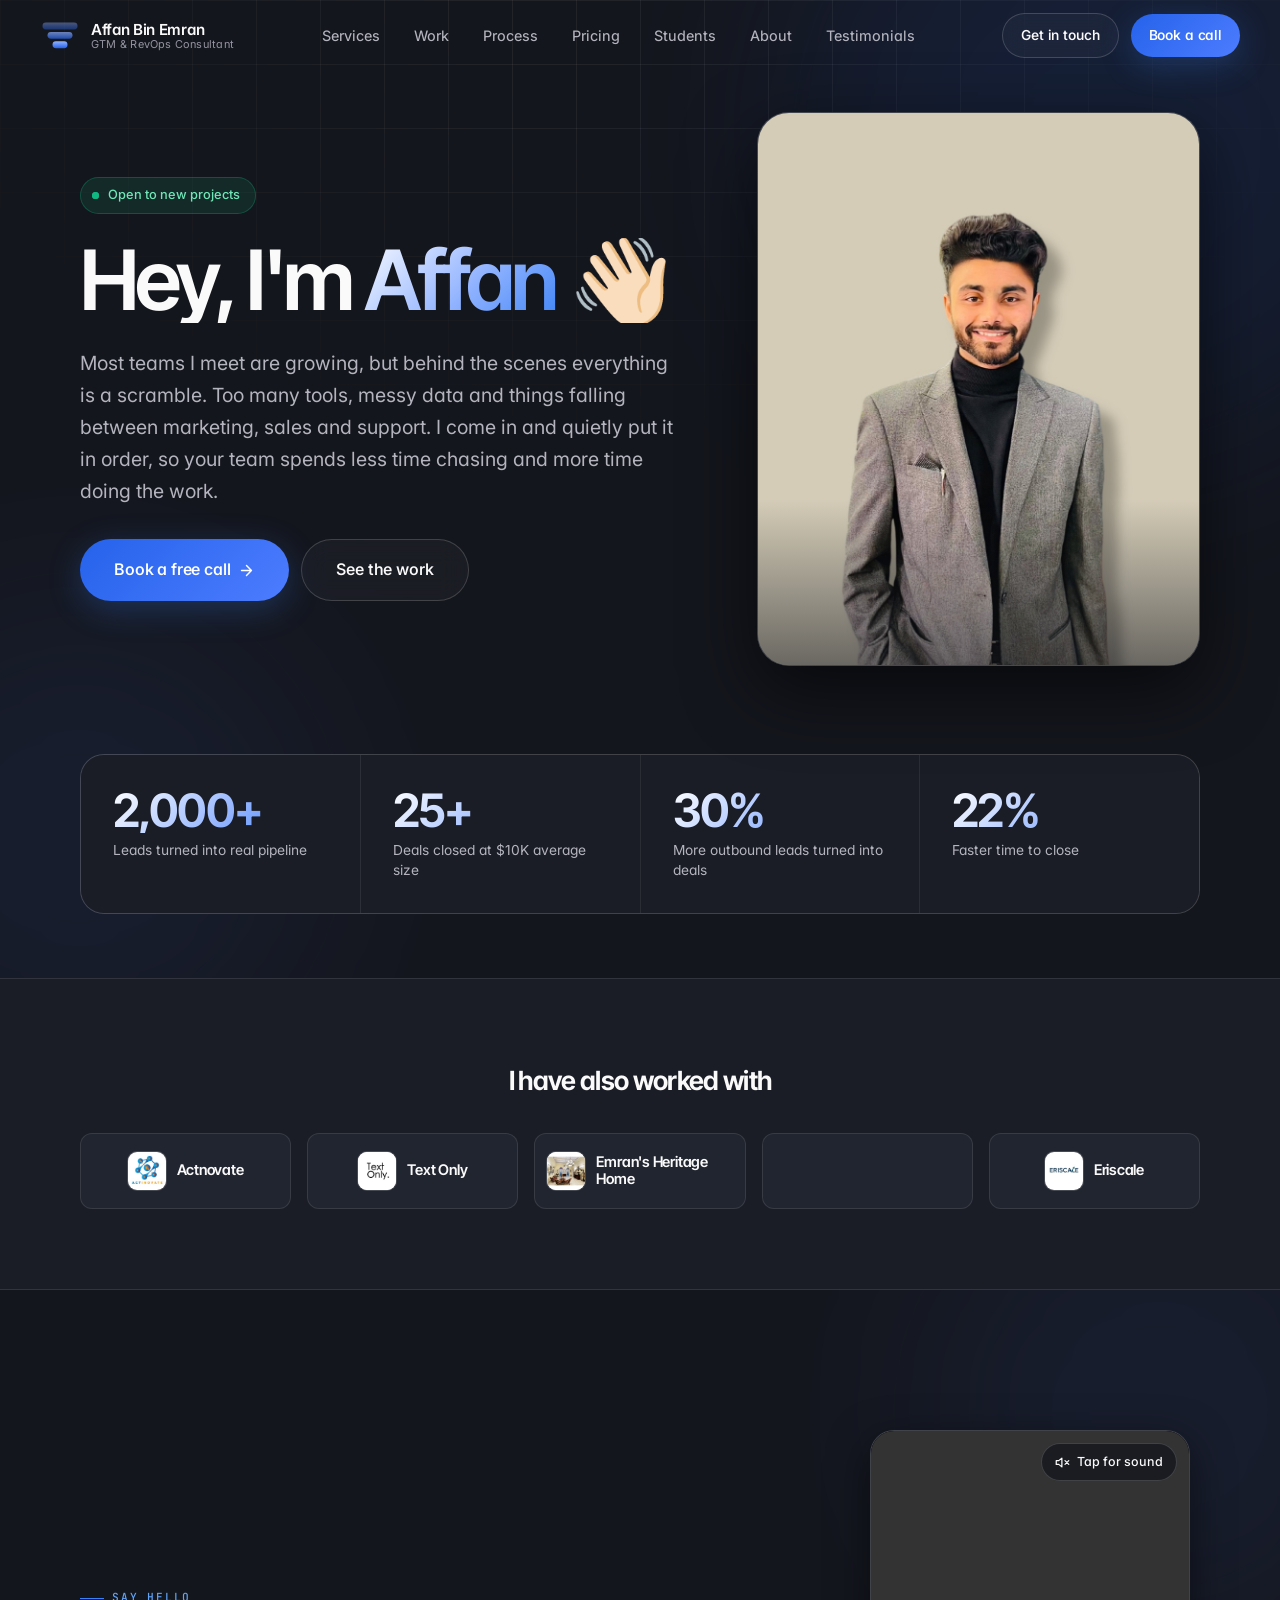
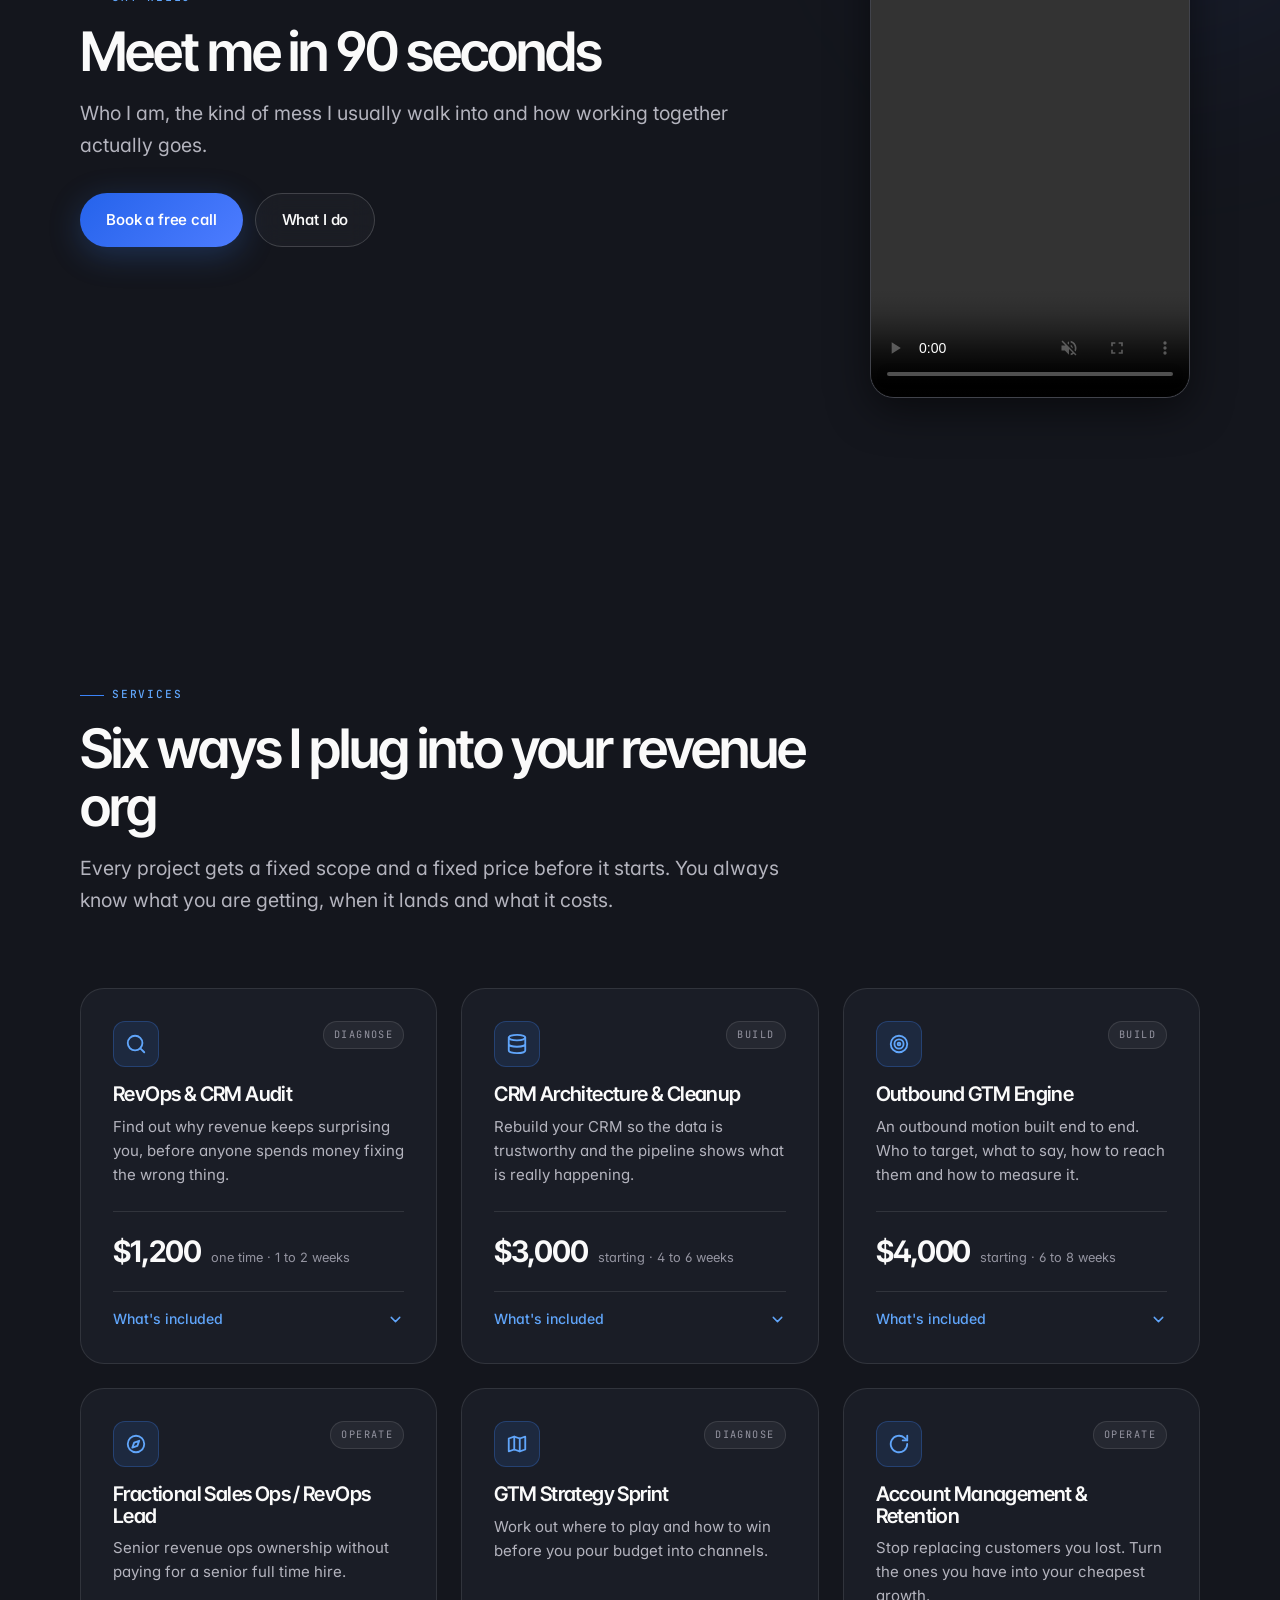
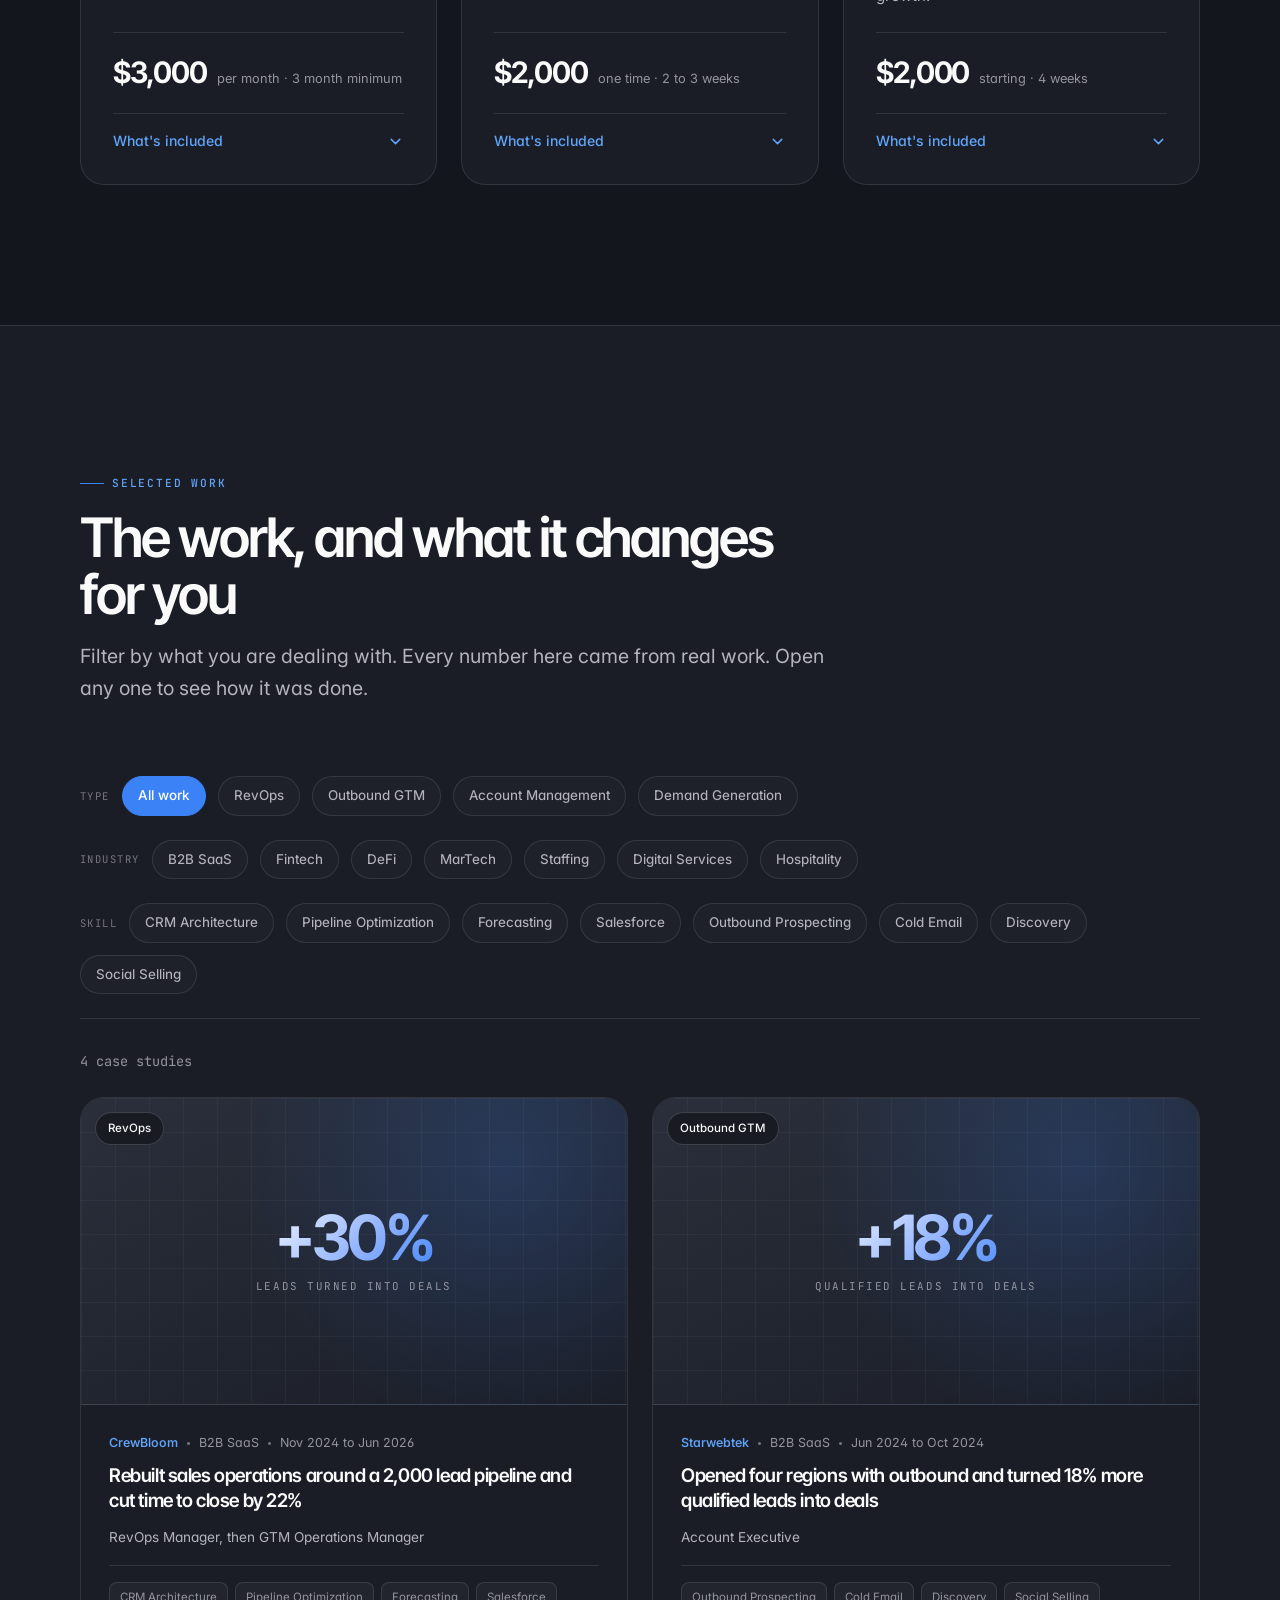
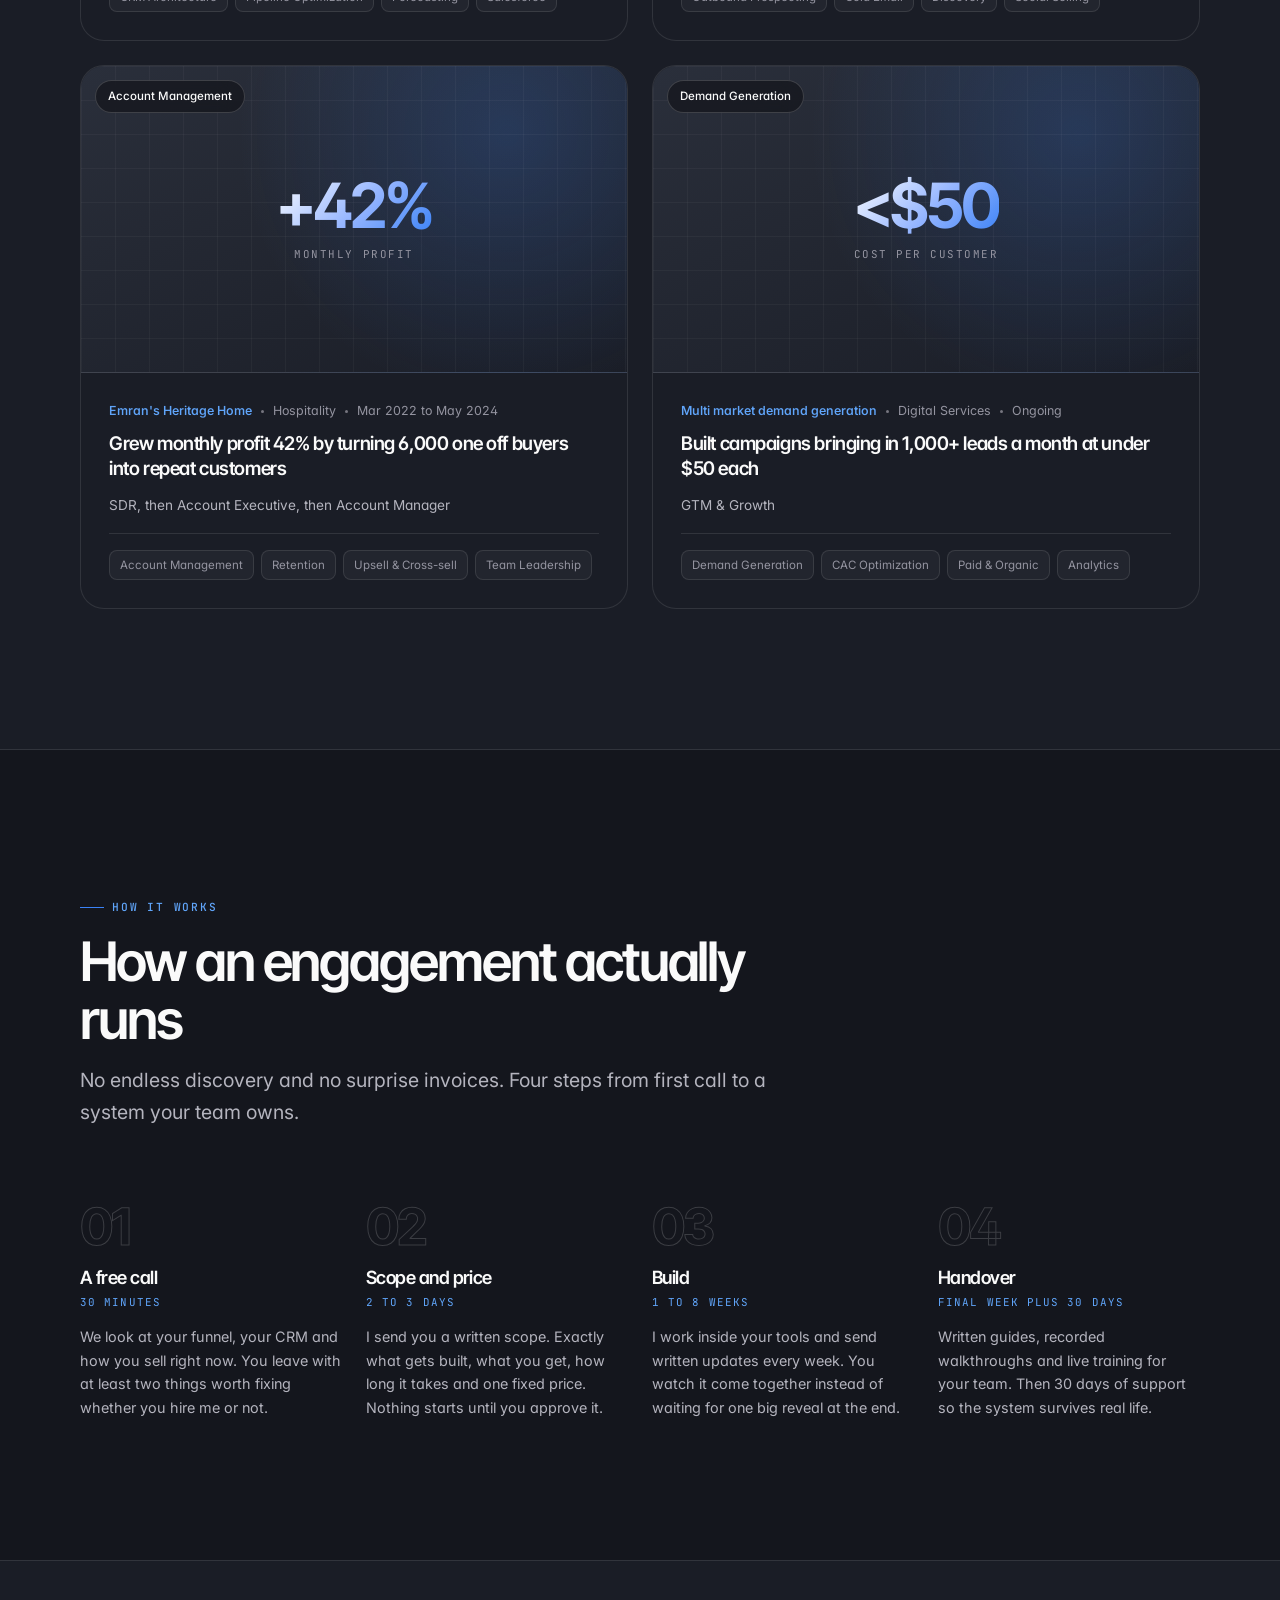
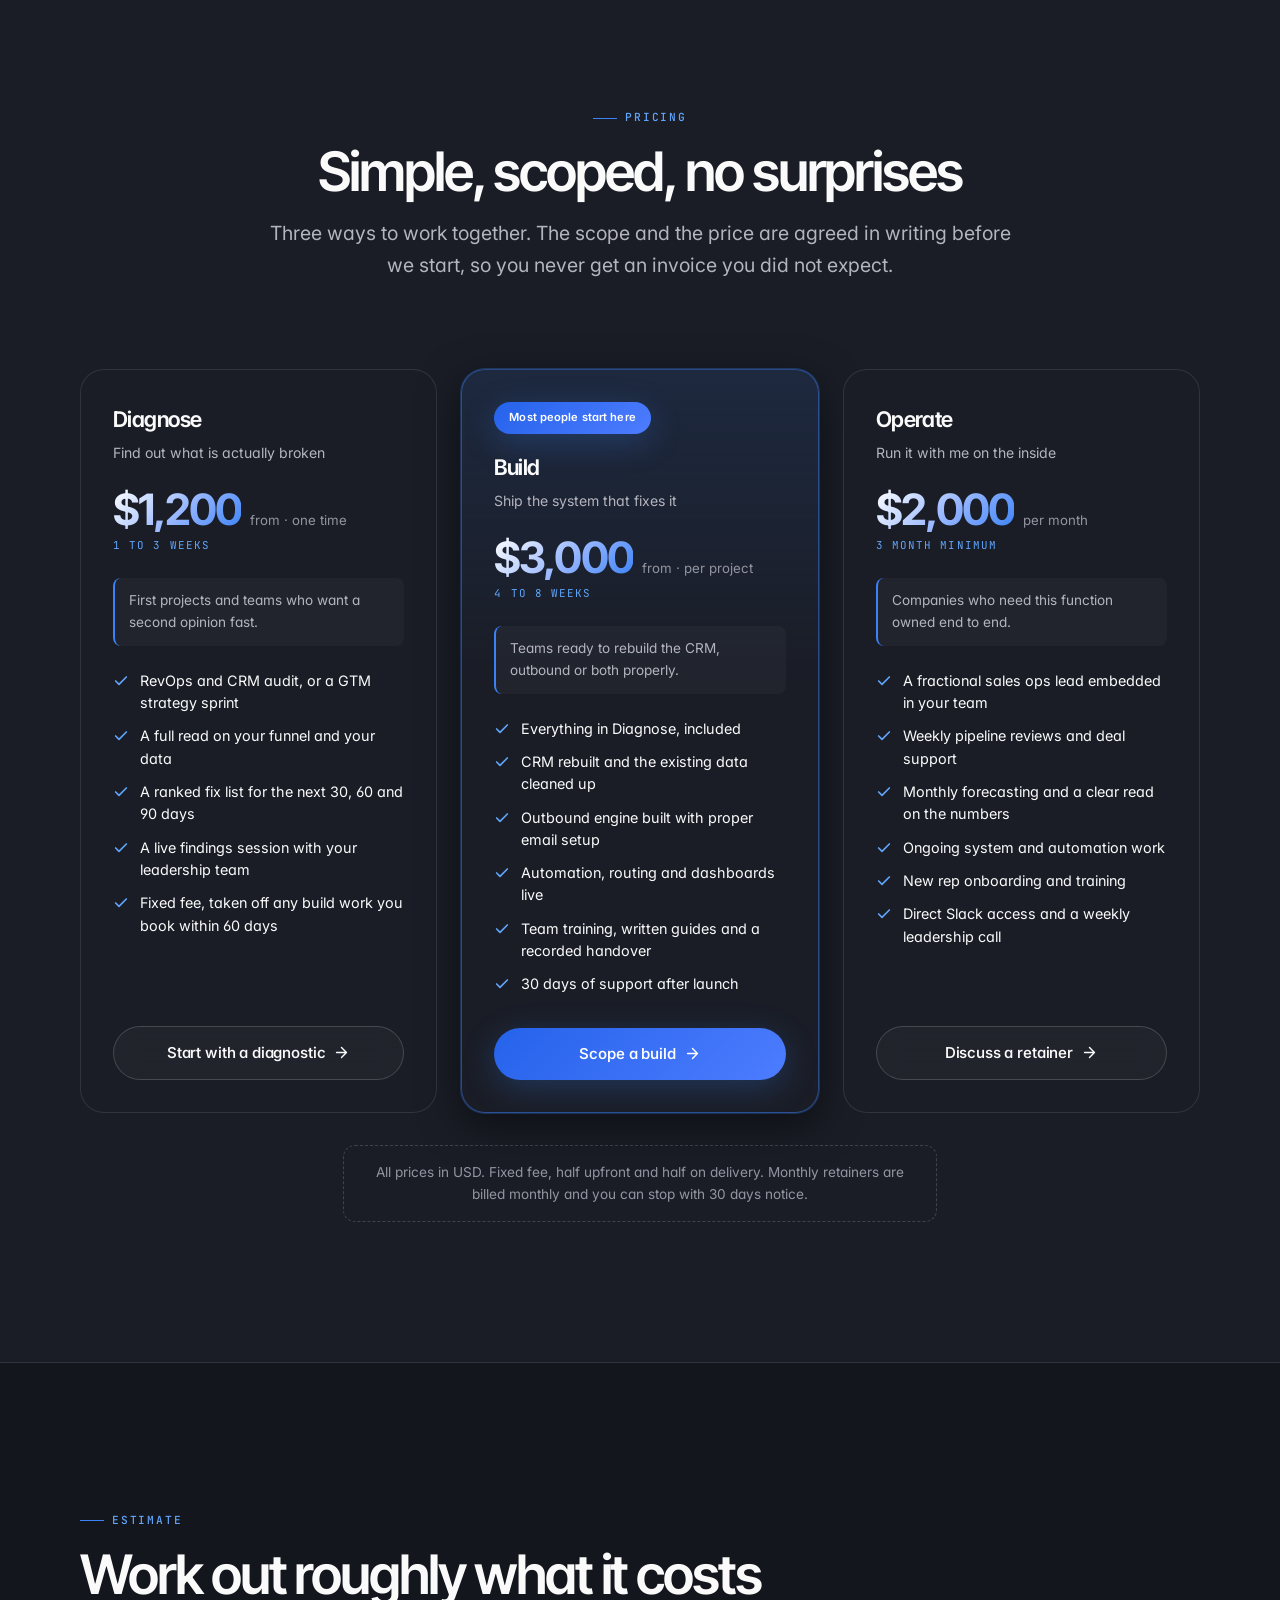
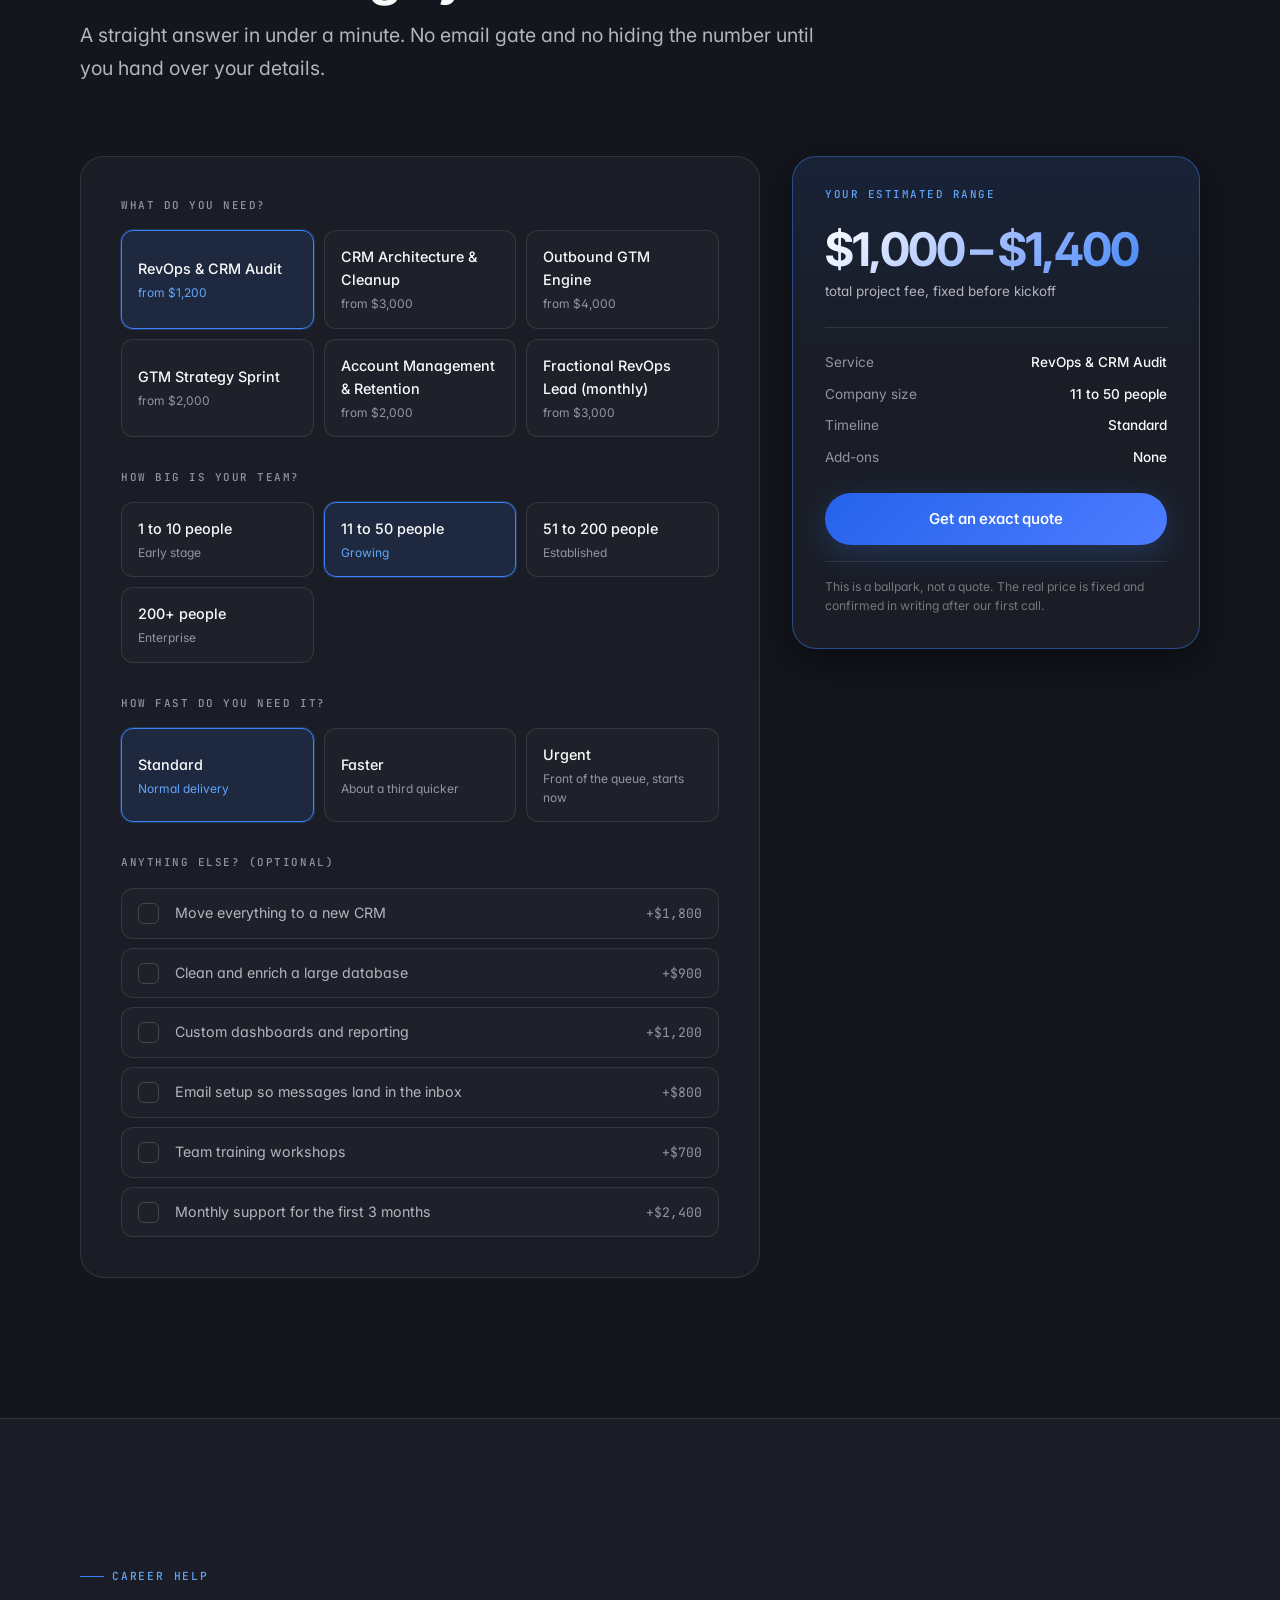
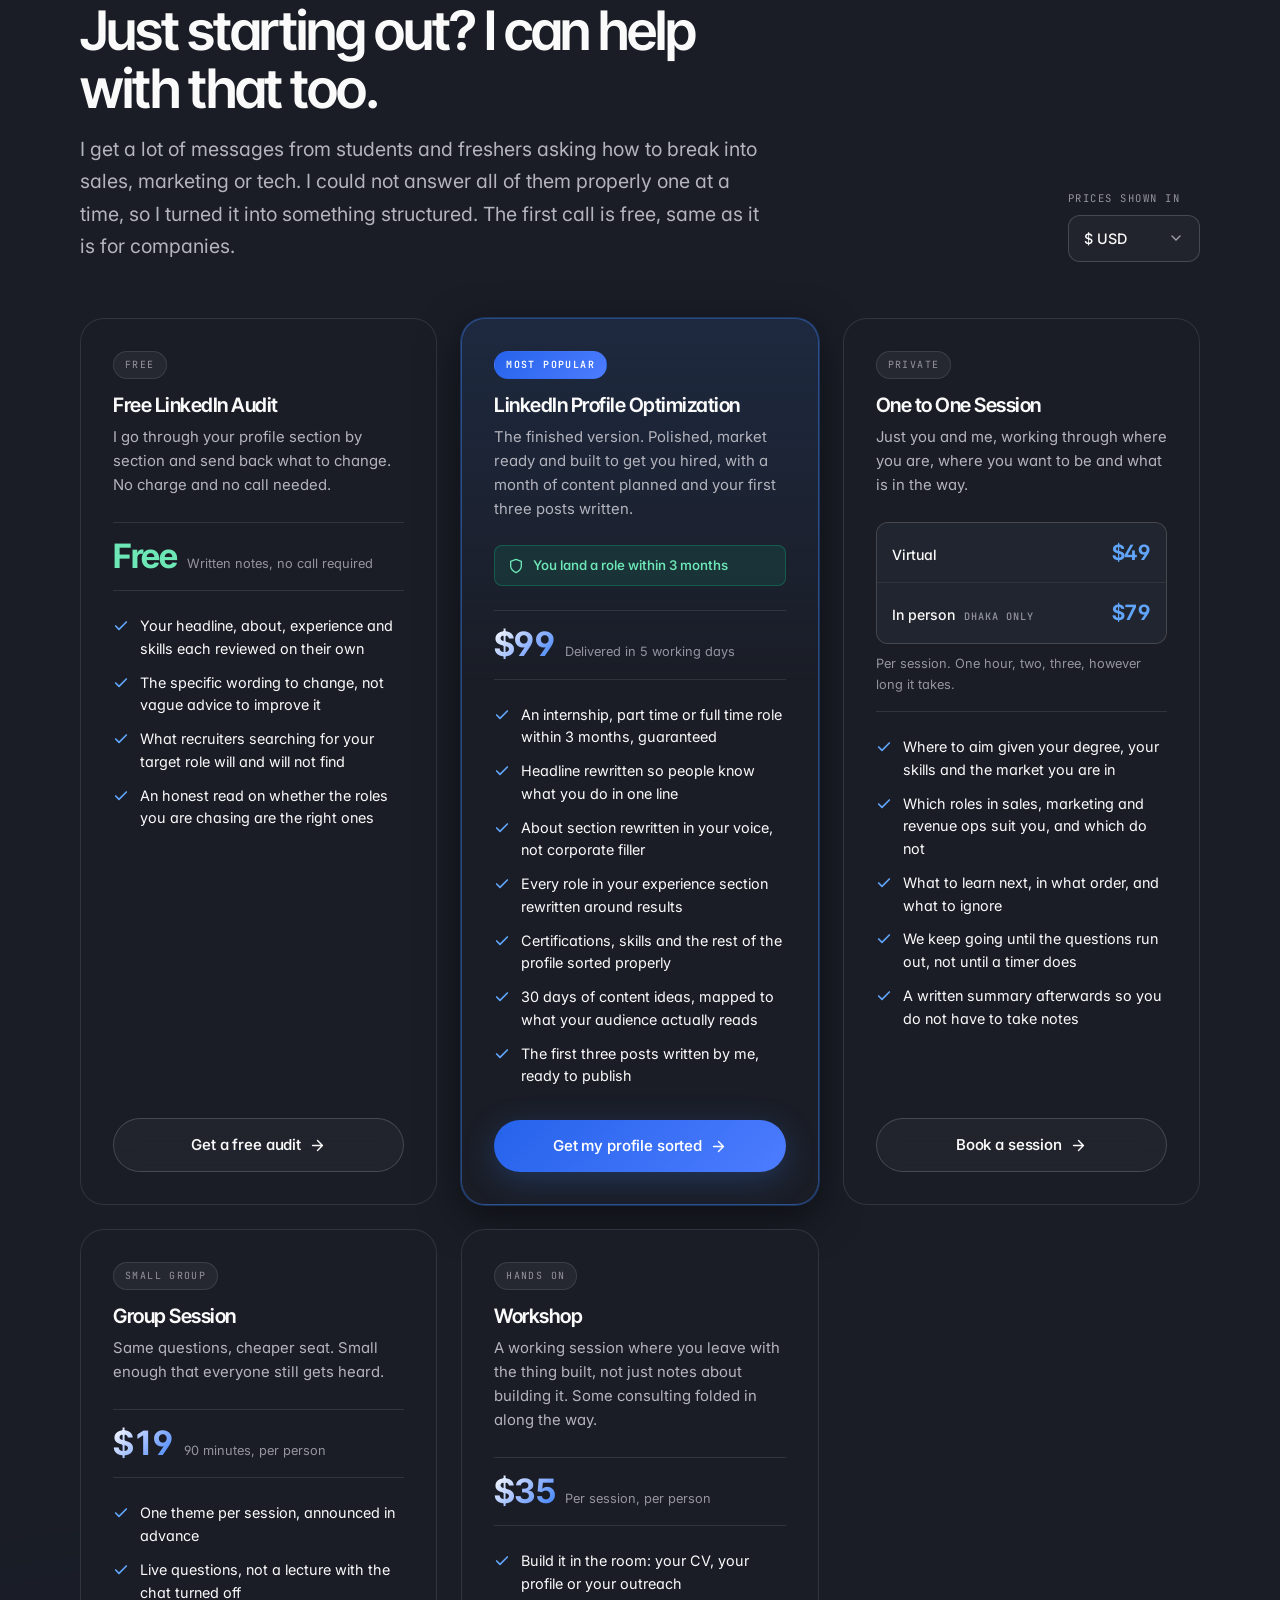
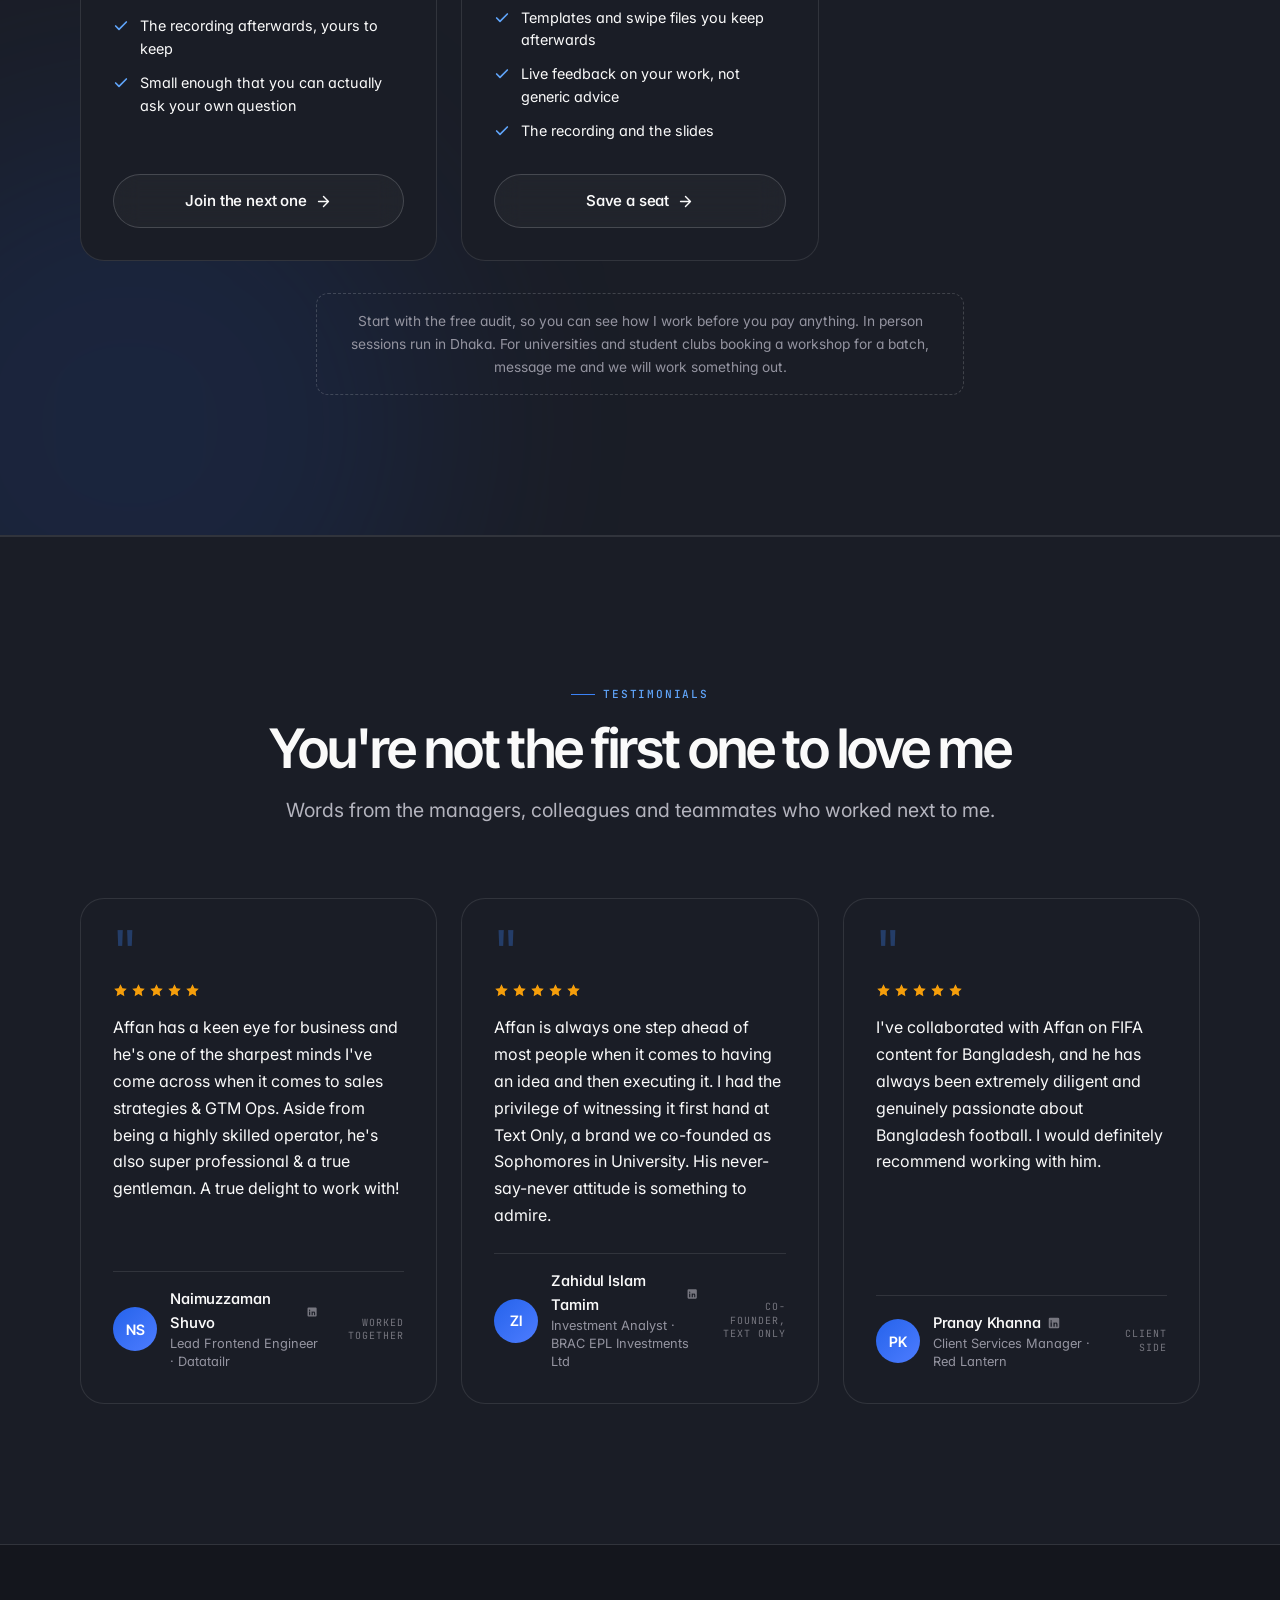
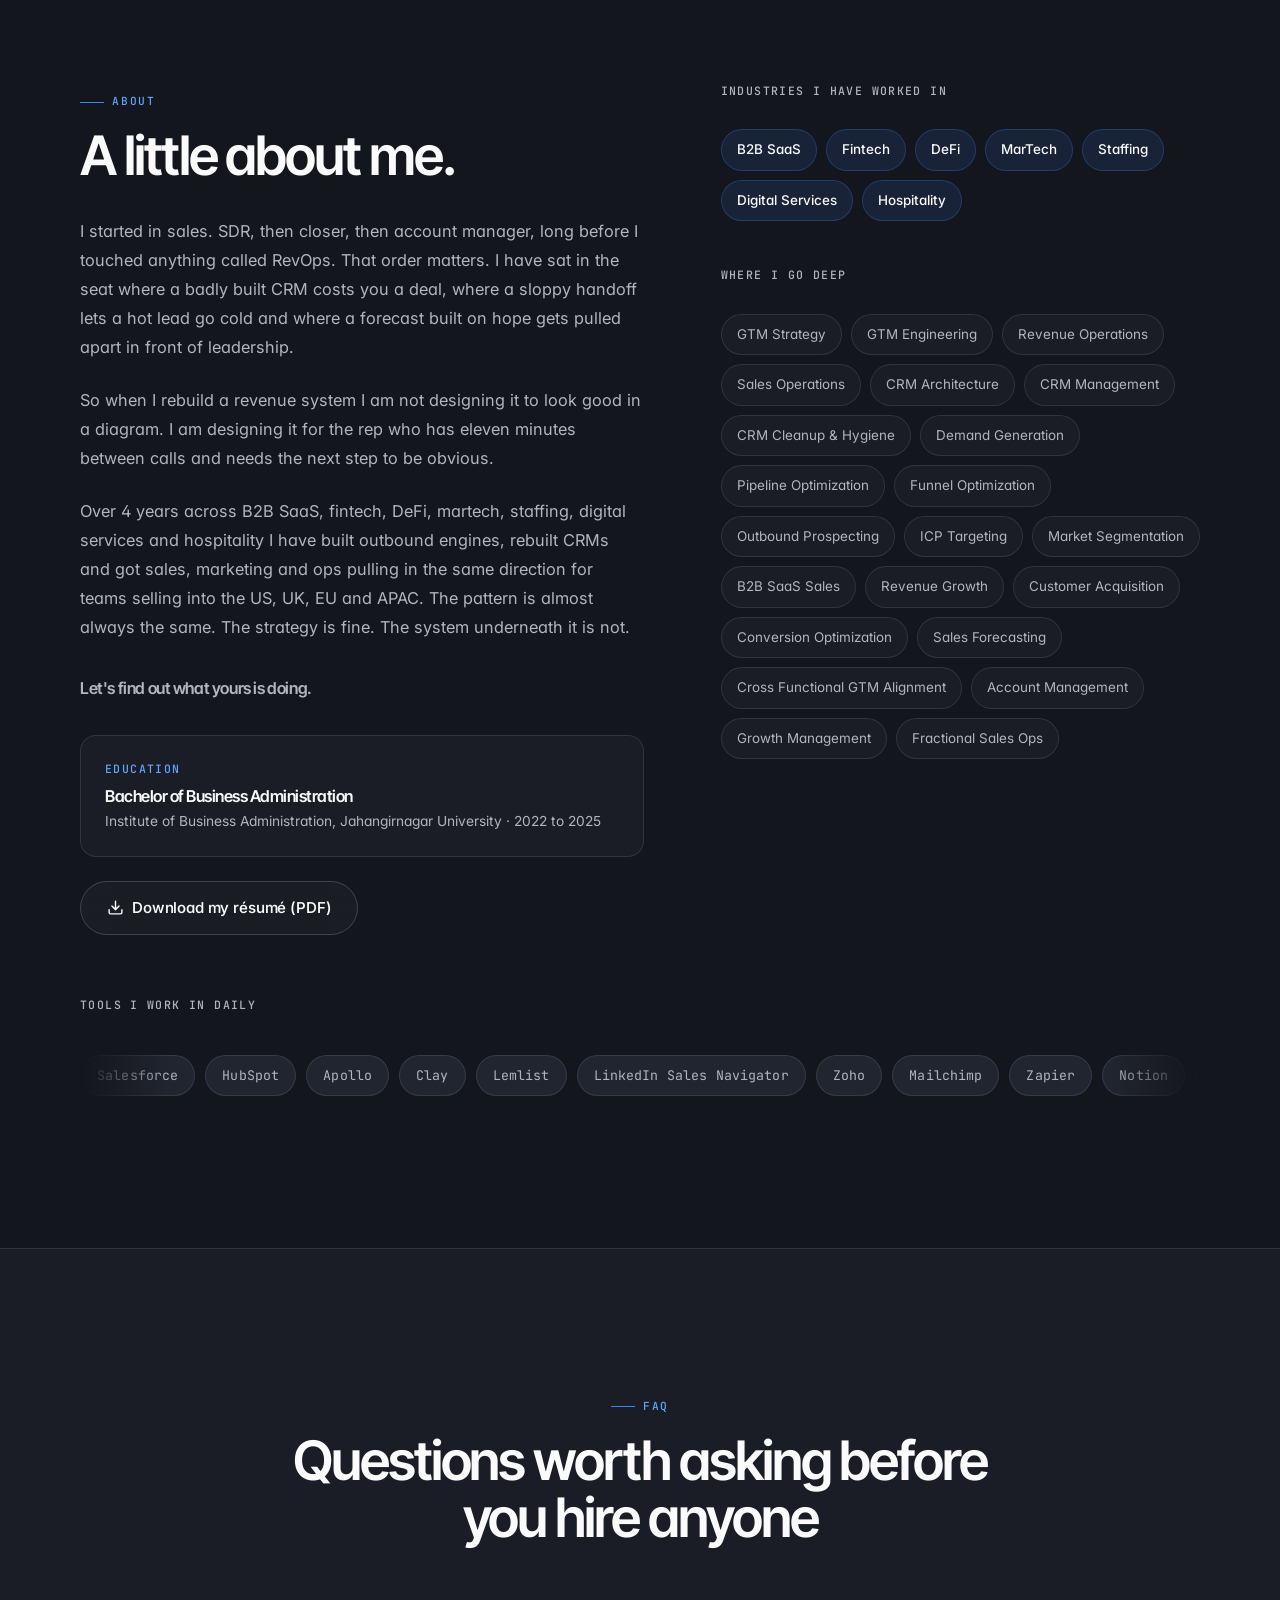
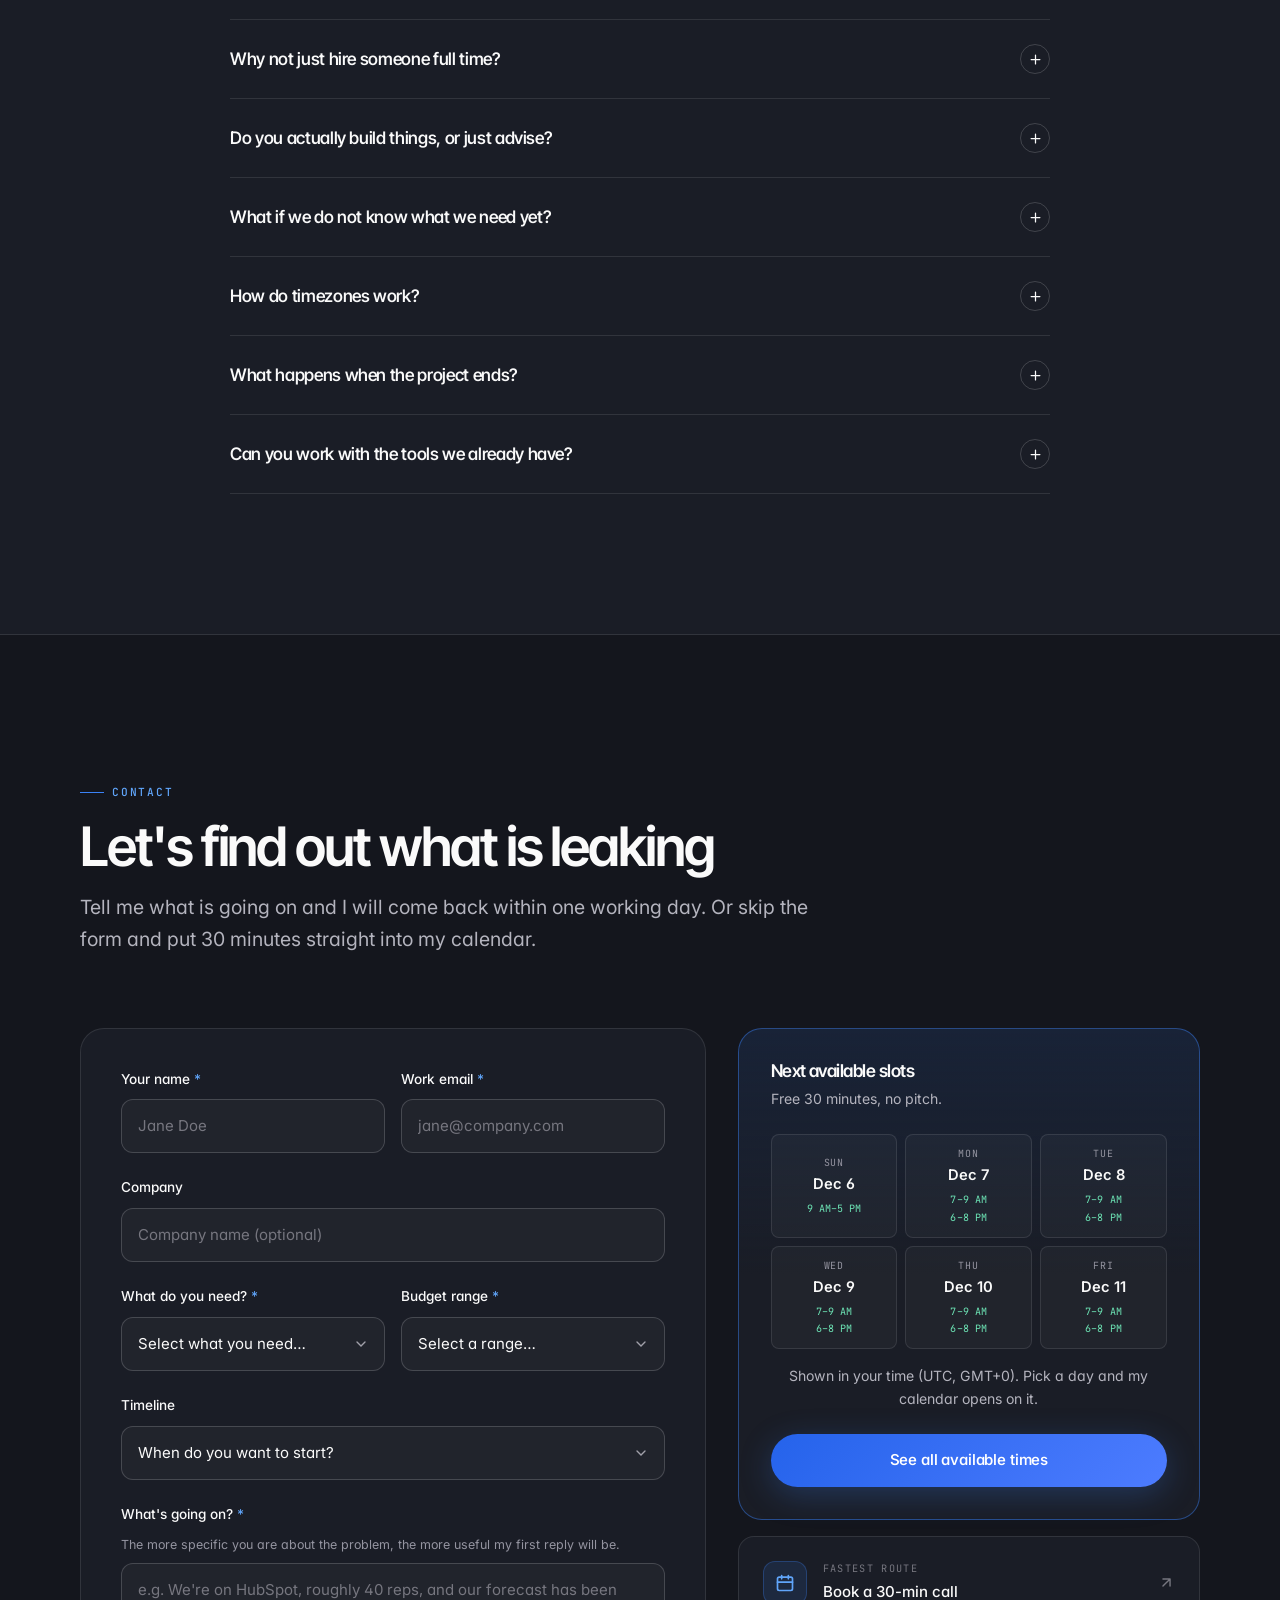
==== commit 4d1c582d: "Rework the student packages and pricing - Free LinkedIn Review becomes a Free LinkedIn Audit. It is " ====
--- a/index.html
+++ b/index.html
@@ -24,7 +24,7 @@
 <link href="https://fonts.googleapis.com/css2?family=Inter:wght@300;400;450;500;550;600;700&family=Inter+Tight:wght@500;600;650;700&family=JetBrains+Mono:wght@400;500&display=swap" rel="stylesheet">
 
 <!-- Bump ?v= after editing CSS/JS to force browsers past a cached copy -->
-<link rel="stylesheet" href="assets/css/styles.css?v=38">
+<link rel="stylesheet" href="assets/css/styles.css?v=39">
 </head>
 <body>
 
@@ -463,7 +463,7 @@
 <!-- ====================== CASE STUDY MODAL ====================== -->
 <div class="modal-backdrop" id="modalBackdrop"></div>
 
-<script src="assets/js/content.js?v=38"></script>
-<script src="assets/js/app.js?v=38"></script>
+<script src="assets/js/content.js?v=39"></script>
+<script src="assets/js/app.js?v=39"></script>
 </body>
 </html>
--- a/assets/css/styles.css
+++ b/assets/css/styles.css
@@ -2069,3 +2069,64 @@
   .career-head { flex-direction: column; align-items: stretch; }
   .currency-pick .select { width: 100%; }
 }
+
+/* Guarantee badge and the two price options on the one to one card */
+.career-guarantee {
+  display: flex;
+  align-items: center;
+  gap: 9px;
+  padding: 10px 13px;
+  margin-bottom: var(--space-5);
+  border-radius: var(--r-sm);
+  background: var(--success-soft);
+  border: 1px solid rgba(16,185,129,0.3);
+  color: #6EE7B7;
+  font-size: 0.83rem;
+  font-weight: 550;
+  line-height: 1.4;
+}
+.career-guarantee svg { width: 16px; height: 16px; flex-shrink: 0; }
+
+.career-variants {
+  display: flex;
+  flex-direction: column;
+  gap: 1px;
+  background: var(--border);
+  border: 1px solid var(--border);
+  border-radius: var(--r-md);
+  overflow: hidden;
+  margin-bottom: 10px;
+}
+.career-variant {
+  display: flex;
+  align-items: baseline;
+  justify-content: space-between;
+  gap: var(--space-4);
+  padding: 13px 15px;
+  background: var(--bg-elev-2);
+}
+.cv-label { font-size: 0.88rem; color: var(--fg); font-weight: 500; }
+.cv-label em {
+  font-style: normal;
+  font-family: var(--font-mono);
+  font-size: 0.64rem;
+  letter-spacing: 0.1em;
+  text-transform: uppercase;
+  color: var(--fg-dim);
+  margin-left: 5px;
+}
+.cv-price {
+  font-family: var(--font-display);
+  font-size: 1.32rem;
+  font-weight: 650;
+  letter-spacing: -0.03em;
+  color: var(--accent-hi);
+  font-variant-numeric: tabular-nums;
+  white-space: nowrap;
+}
+.career-duration.standalone {
+  display: block;
+  margin-bottom: var(--space-5);
+  padding-bottom: var(--space-4);
+  border-bottom: 1px solid var(--border);
+}
